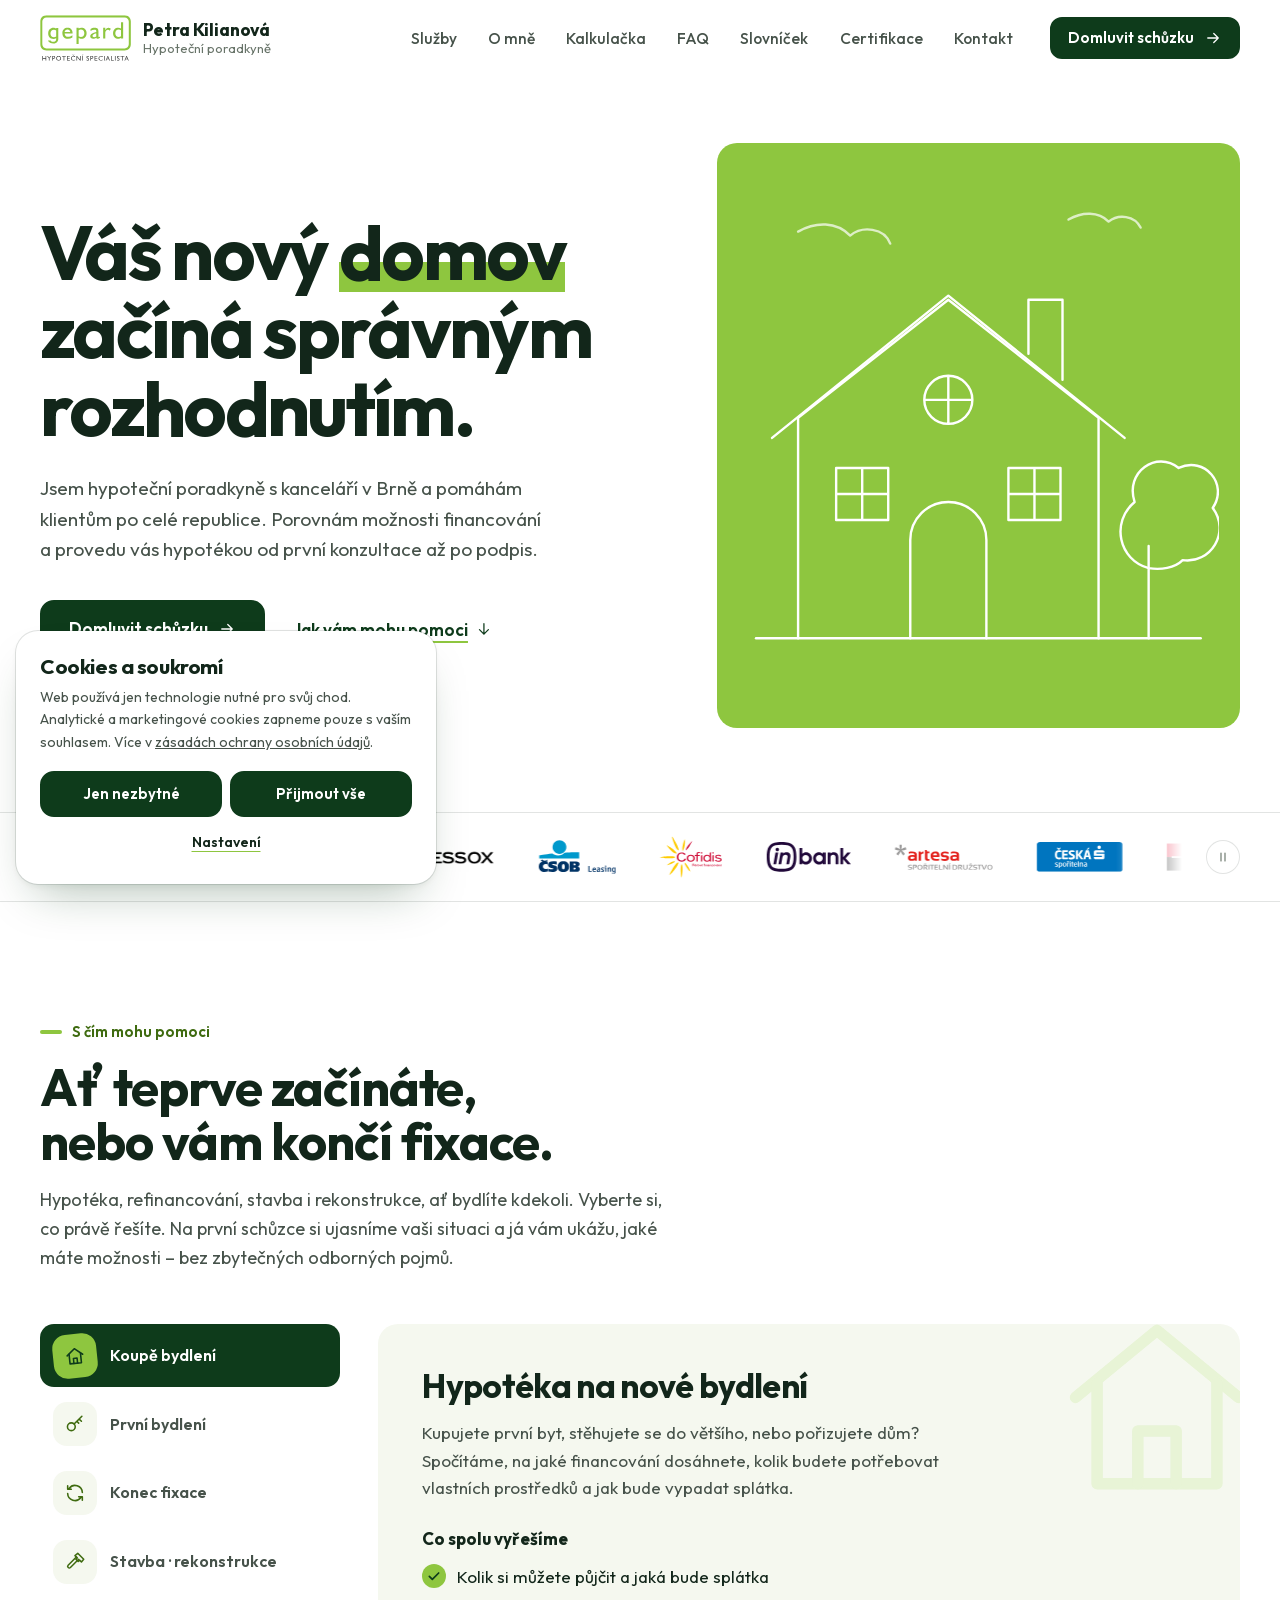
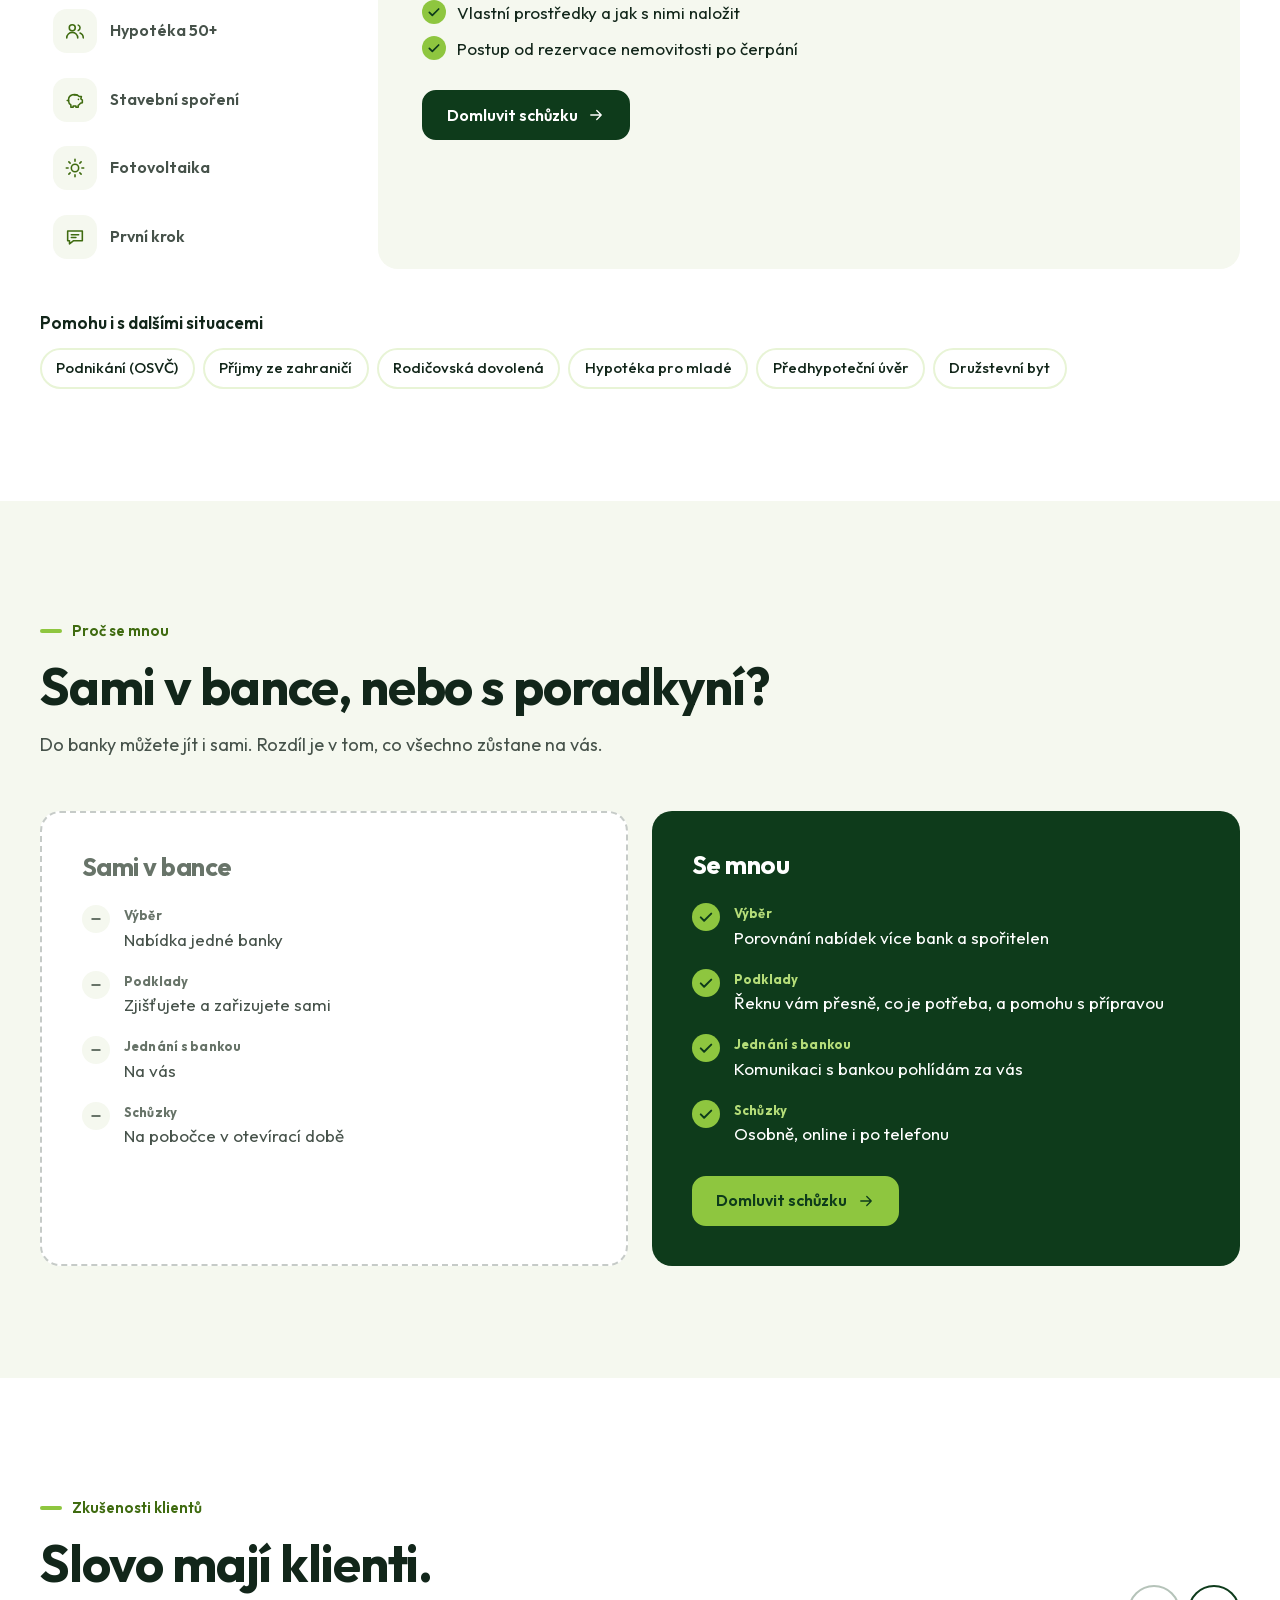
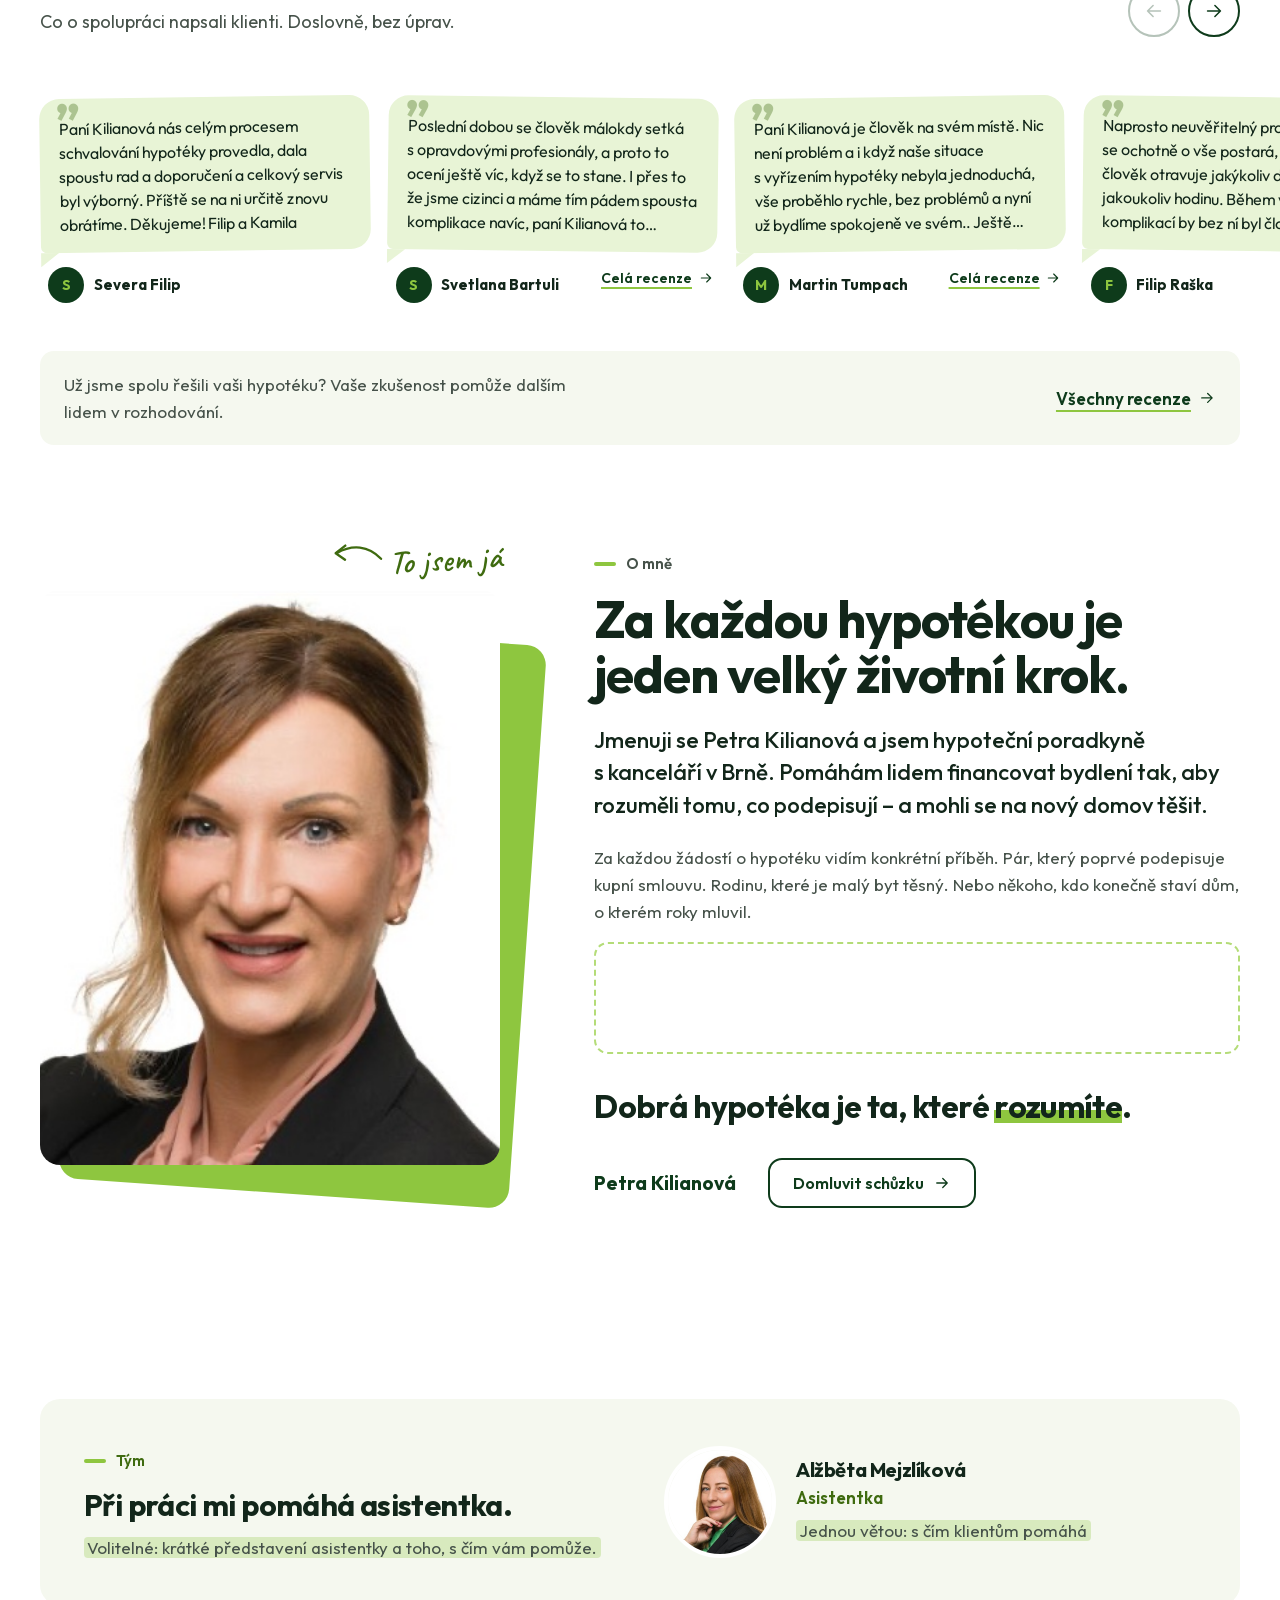
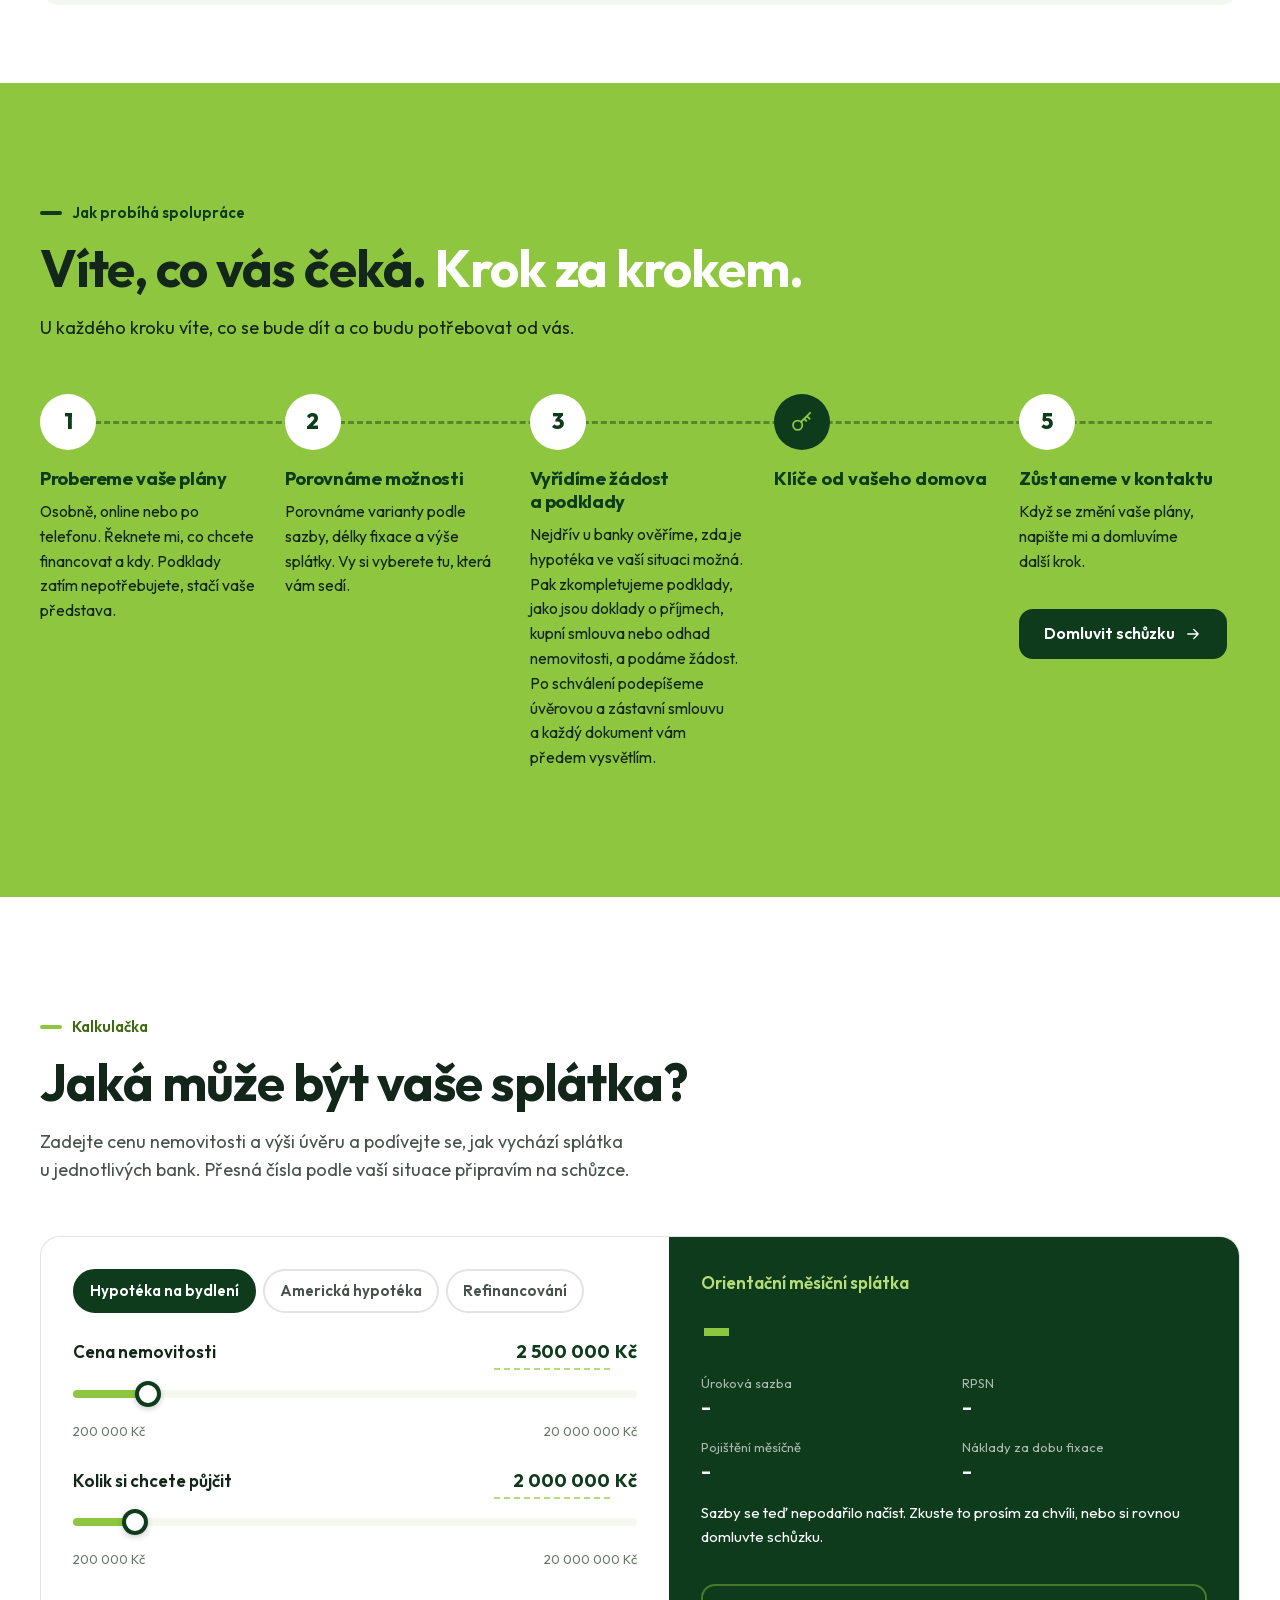
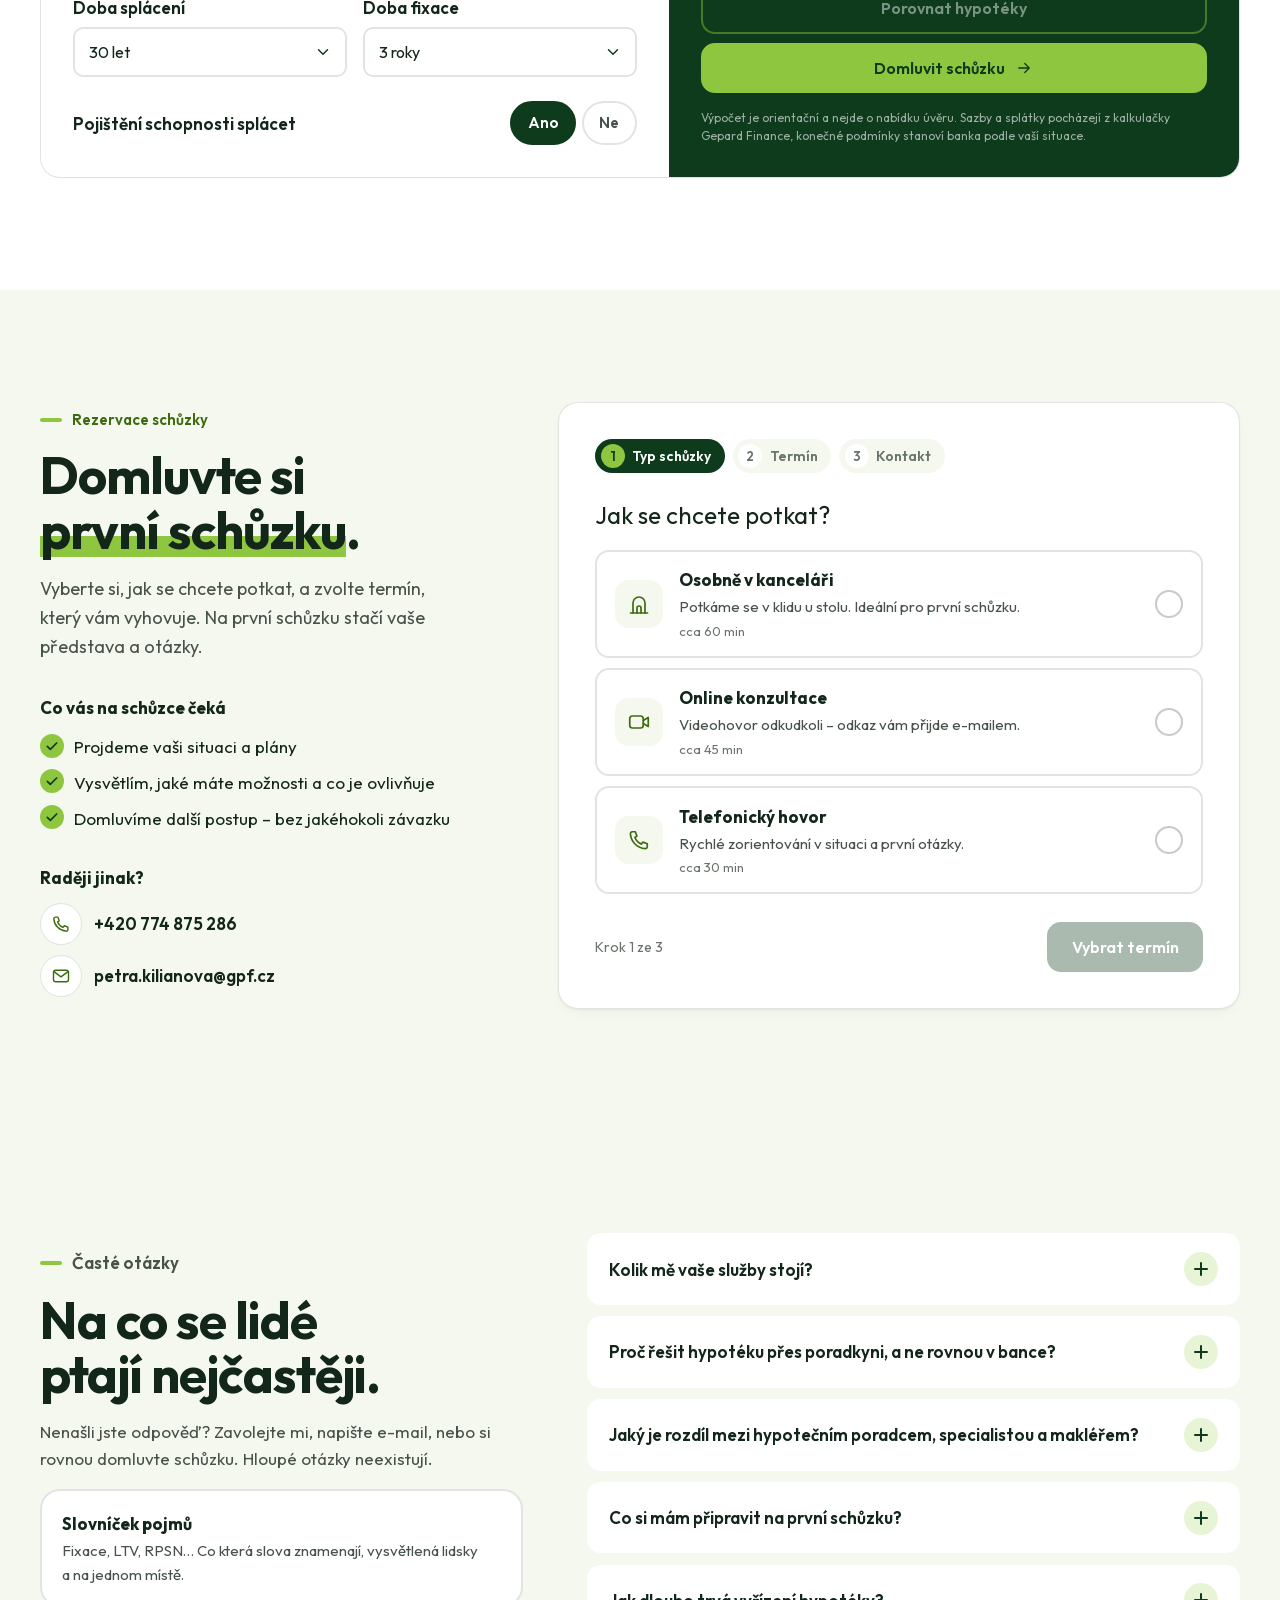
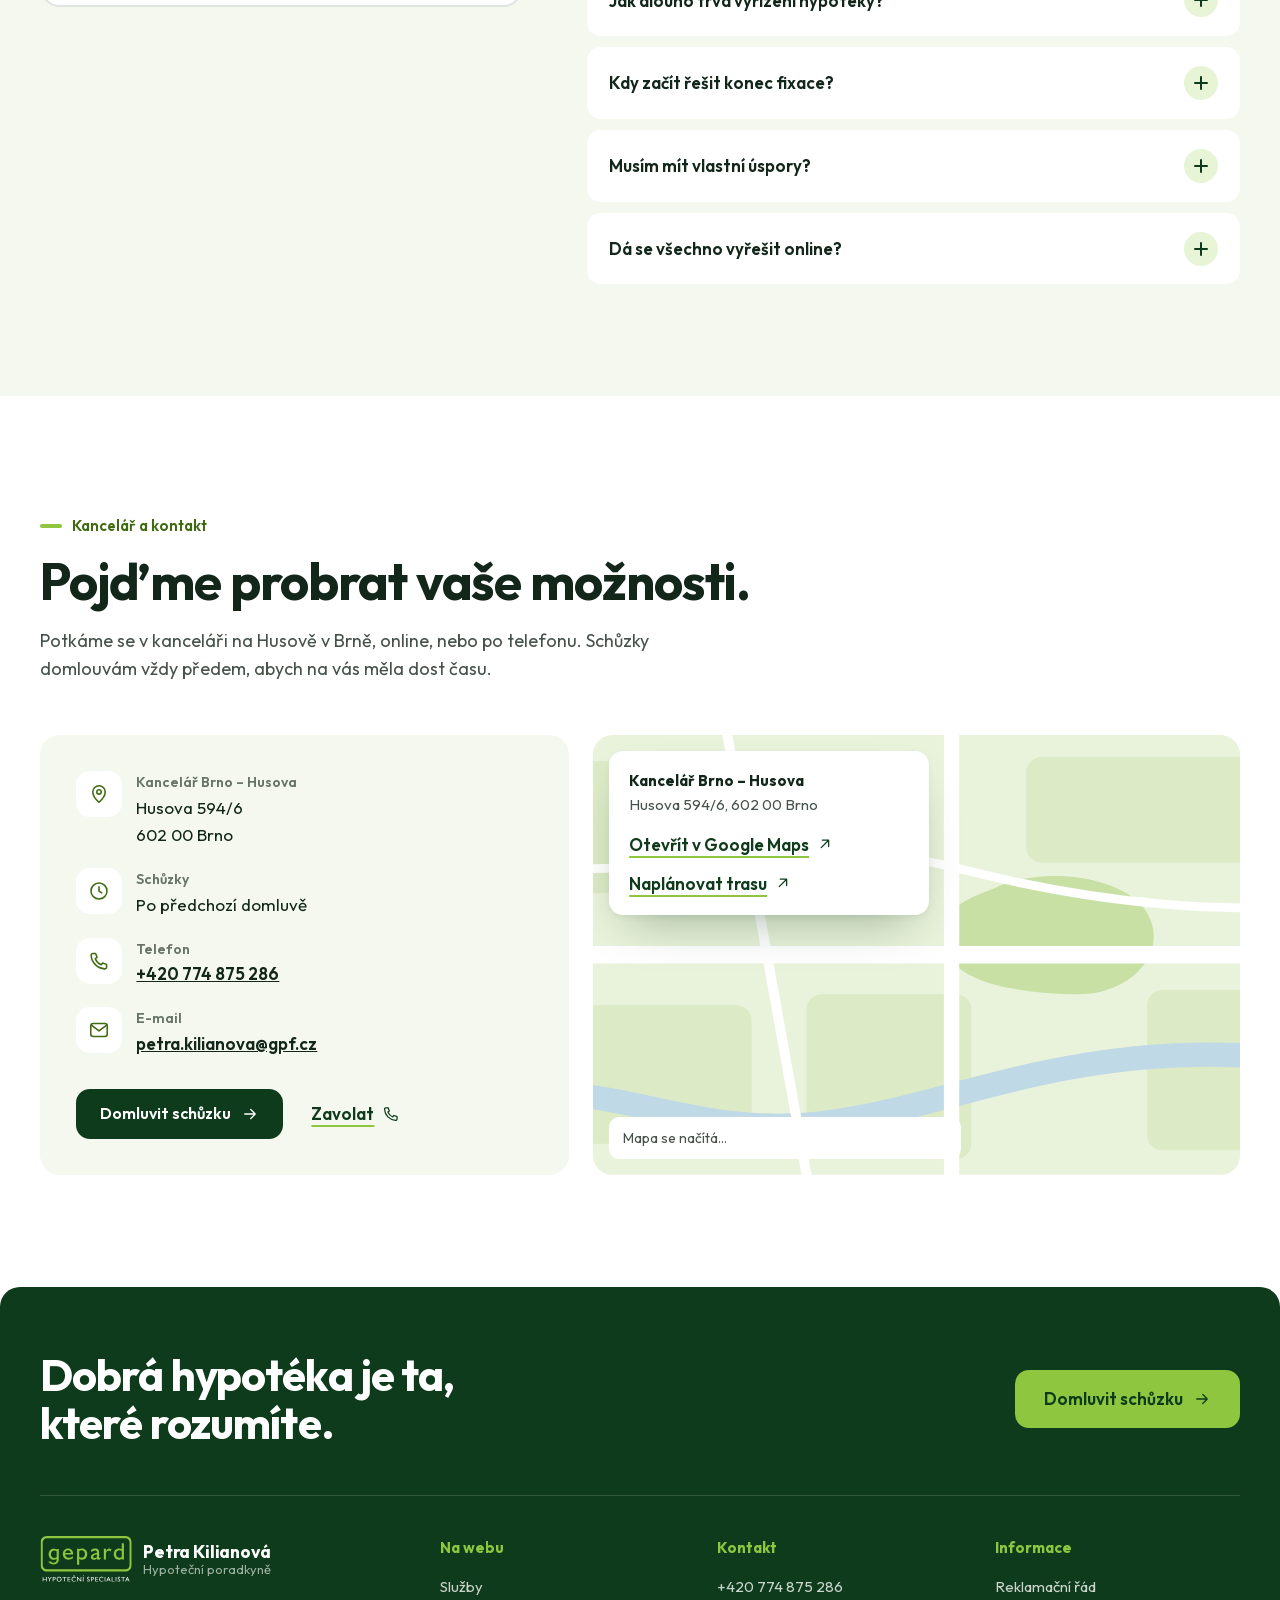
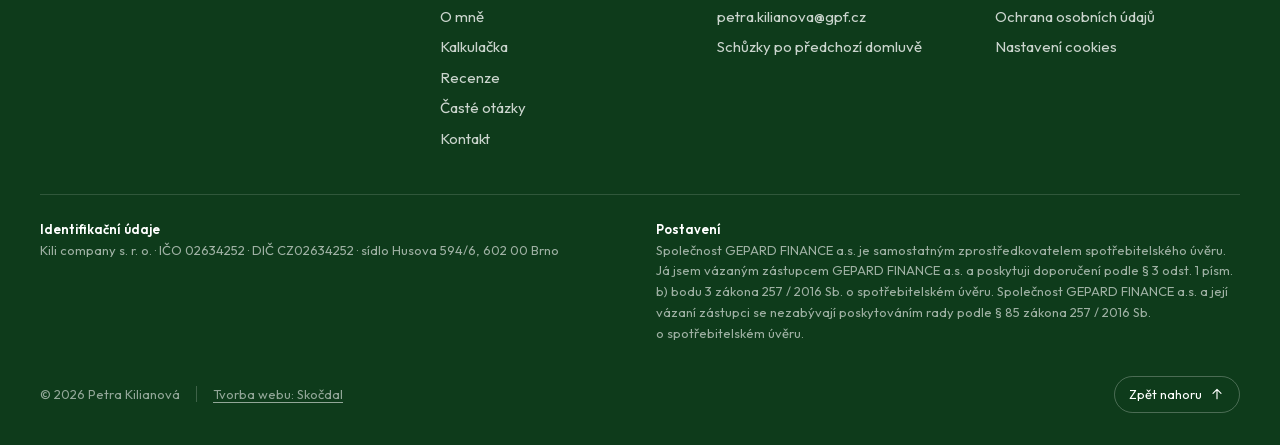
==== index.html @ bd6a0055 "Favicon ze starého webu Co-Authored-By: Claude Opus 5.5 <noreply@anthropic.com>" ====
<!doctype html>
<html lang="cs">
<head>
  <meta charset="utf-8">
  <meta name="viewport" content="width=device-width, initial-scale=1, viewport-fit=cover">
  <!-- seo-head:start -->
  <title>Hypoteční poradkyně Brno – Petra Kilianová | Gepard Finance</title>
  <meta name="description" content="Hypoteční poradkyně s kanceláří v Brně, pomáhám po celé ČR. Porovnám nabídky bank a provedu vás hypotékou i refinancováním. Osobně, online i po telefonu.">
  <link rel="canonical" href="https://petaholec.github.io/petra-kilianova-web/">

  <!-- Sdílení na sociálních sítích -->
  <meta property="og:type" content="website">
  <meta property="og:locale" content="cs_CZ">
  <meta property="og:url" content="https://petaholec.github.io/petra-kilianova-web/">
  <meta property="og:site_name" content="Petra Kilianová">
  <meta property="og:title" content="Hypoteční poradkyně Brno – Petra Kilianová | Gepard Finance">
  <meta property="og:description" content="Hypoteční poradkyně s kanceláří v Brně, pomáhám po celé ČR. Porovnám nabídky bank a provedu vás hypotékou i refinancováním. Osobně, online i po telefonu.">
  <meta name="twitter:card" content="summary">

  <script type="application/ld+json">
{
  "@context": "https://schema.org",
  "@graph": [
    {
      "@type": "FinancialService",
      "@id": "https://petaholec.github.io/petra-kilianova-web/#poradkyne",
      "name": "Petra Kilianová – hypoteční poradkyně",
      "description": "Hypoteční poradkyně s kanceláří v Brně, pomáhám po celé ČR. Porovnám nabídky bank a provedu vás hypotékou i refinancováním. Osobně, online i po telefonu.",
      "url": "https://petaholec.github.io/petra-kilianova-web/",
      "telephone": "+420774875286",
      "email": "petra.kilianova@gpf.cz",
      "brand": {
        "@type": "Brand",
        "name": "Gepard Finance"
      },
      "areaServed": {
        "@type": "Country",
        "name": "Česko"
      },
      "address": {
        "@type": "PostalAddress",
        "streetAddress": "Husova 594/6",
        "postalCode": "602 00",
        "addressLocality": "Brno",
        "addressCountry": "CZ"
      },
      "hasOfferCatalog": {
        "@type": "OfferCatalog",
        "name": "Služby",
        "itemListElement": [
          {
            "@type": "Offer",
            "itemOffered": {
              "@type": "Service",
              "name": "Hypotéka na nové bydlení",
              "description": "Kupujete první byt, stěhujete se do většího, nebo pořizujete dům? Spočítáme, na jaké financování dosáhnete, kolik budete potřebovat vlastních prostředků a jak bude vypadat splátka."
            }
          },
          {
            "@type": "Offer",
            "itemOffered": {
              "@type": "Service",
              "name": "Hypotéka na první bydlení",
              "description": "Chcete být konečně ve svém? Provedu vás celým procesem krok za krokem – od první úvahy přes výběr financování až po podpis a čerpání."
            }
          },
          {
            "@type": "Offer",
            "itemOffered": {
              "@type": "Service",
              "name": "Refinancování hypotéky",
              "description": "Blíží se konec fixace, nebo máte pocit, že vaše hypotéka už neodpovídá vašemu životu? Porovnáme nabídku vaší banky s dalšími možnostmi a společně zvážíme, co dává smysl."
            }
          },
          {
            "@type": "Offer",
            "itemOffered": {
              "@type": "Service",
              "name": "Financování stavby nebo rekonstrukce",
              "description": "Stavíte dům, nebo chcete z bytu udělat domov podle svých představ? Najdeme financování, které počítá s průběžným čerpáním, rozpočtem i tím, že ne všechno půjde přesně podle plánu."
            }
          },
          {
            "@type": "Offer",
            "itemOffered": {
              "@type": "Service",
              "name": "Hypotéka po padesátce",
              "description": "Pořizujete bydlení, rekonstruujete to současné, nebo chcete pomoci dětem? I v pozdějším věku se dá hypotéka řešit. Projdeme, jaké máte možnosti a co banky posuzují."
            }
          },
          {
            "@type": "Offer",
            "itemOffered": {
              "@type": "Service",
              "name": "Stavební spoření",
              "description": "Spořit na bydlení se dá i chytře, ať už na rekonstrukci, nebo jako doplněk financování. Vysvětlím, jak stavební spoření funguje a jestli se vám hodí."
            }
          },
          {
            "@type": "Offer",
            "itemOffered": {
              "@type": "Service",
              "name": "Financování fotovoltaiky",
              "description": "Chcete snížit náklady na energie a postavit si vlastní fotovoltaiku? Pomůžu vám zorientovat se v možnostech, jak ji financovat."
            }
          },
          {
            "@type": "Offer",
            "itemOffered": {
              "@type": "Service",
              "name": "Konzultace možností financování",
              "description": "Ještě nevíte, jestli je hypotéka pro vás, nebo kdy je ten správný čas? Projdeme vaši situaci a odejdete s jasnou představou, jaké máte možnosti a co udělat jako první."
            }
          }
        ]
      }
    },
    {
      "@type": "Person",
      "name": "Petra Kilianová",
      "jobTitle": "Hypoteční poradkyně",
      "worksFor": {
        "@id": "https://petaholec.github.io/petra-kilianova-web/#poradkyne"
      }
    },
    {
      "@type": "FAQPage",
      "mainEntity": [
        {
          "@type": "Question",
          "name": "Kolik mě vaše služby stojí?",
          "acceptedAnswer": {
            "@type": "Answer",
            "text": "Vás nic. Mé služby jsou pro vás zdarma, odměnu mi platí banka."
          }
        },
        {
          "@type": "Question",
          "name": "Proč řešit hypotéku přes poradkyni, a ne rovnou v bance?",
          "acceptedAnswer": {
            "@type": "Answer",
            "text": "Uvidíte víc nabídek najednou a nemusíte obcházet jednotlivé banky. Pomohu vám s podklady, s komunikací s bankou i s tím, abyste rozuměli každé smlouvě. Rozhodnutí je vždy na vás."
          }
        },
        {
          "@type": "Question",
          "name": "Jaký je rozdíl mezi hypotečním poradcem, specialistou a makléřem?",
          "acceptedAnswer": {
            "@type": "Answer",
            "text": "V běžné řeči jde většinou o totéž: o člověka, který vám pomůže porovnat nabídky bank a vyřídit hypotéku. Důležitější než název je, kolik nabídek s vámi projde a jestli rozumíte tomu, co podepisujete."
          }
        },
        {
          "@type": "Question",
          "name": "Co si mám připravit na první schůzku?",
          "acceptedAnswer": {
            "@type": "Answer",
            "text": "Stačí představa o tom, co chcete financovat, a přehled o vašich příjmech a výdajích. Konkrétní doklady řešíme až v dalším kroku – dostanete ode mě přesný seznam."
          }
        },
        {
          "@type": "Question",
          "name": "Jak dlouho trvá vyřízení hypotéky?",
          "acceptedAnswer": {
            "@type": "Answer",
            "text": "Záleží na bance, typu nemovitosti a na tom, jak rychle se podaří připravit podklady. Obvykle počítejte s několika týdny. Odhad pro vaši situaci vám řeknu na první schůzce."
          }
        },
        {
          "@type": "Question",
          "name": "Kdy začít řešit konec fixace?",
          "acceptedAnswer": {
            "@type": "Answer",
            "text": "Ideálně několik měsíců předem. Budete mít čas porovnat nabídku své banky s dalšími možnostmi a v klidu se rozhodnout."
          }
        },
        {
          "@type": "Question",
          "name": "Musím mít vlastní úspory?",
          "acceptedAnswer": {
            "@type": "Answer",
            "text": "Banky obvykle financují jen část hodnoty nemovitosti, zbytek je potřeba pokrýt z vlastních zdrojů. Kolik to bude ve vašem případě a jaké máte možnosti, spočítáme spolu."
          }
        },
        {
          "@type": "Question",
          "name": "Dá se všechno vyřešit online?",
          "acceptedAnswer": {
            "@type": "Answer",
            "text": "Většinu kroků zvládneme online nebo po telefonu. Pokud dáváte přednost osobnímu setkání, potkáme se v kanceláři."
          }
        }
      ]
    }
  ]
}
  </script>
  <!-- seo-head:end -->


  <meta name="theme-color" content="#FFFFFF">

  <link rel="icon" href="assets/img/favicon.ico" sizes="16x16 32x32">
  <link rel="preload" href="assets/fonts/outfit-var-latin.woff2" as="font" type="font/woff2" crossorigin>
  <link rel="stylesheet" href="assets/css/styles.css?v=202611054">

  <script>document.documentElement.classList.add('js');</script>

  <!-- Obsah (texty, kontakty, služby…) – upravujte v tomto souboru -->
  <script defer src="content/site.js?v=202611054"></script>

  <!-- Logika webu -->
  <script defer src="content/blog/posts.js"></script>
  <script defer src="assets/js/core.js?v=202611054"></script>
  <script defer src="assets/js/blog.js?v=202611054"></script>
  <script defer src="assets/js/consent.js?v=202611054"></script>
  <script defer src="assets/js/booking.js?v=202611054"></script>
  <script defer src="assets/js/app.js?v=202611054"></script>
</head>
<body data-page="home">
  <div data-render="header"></div>

  <main id="main" tabindex="-1">
  <!-- seo-main:start -->
  <div class="seo-static">
<h1>Váš nový domov začíná správným rozhodnutím.</h1>
<p>Jsem hypoteční poradkyně s kanceláří v Brně a pomáhám klientům po celé republice. Porovnám možnosti financování a provedu vás hypotékou od první konzultace až po podpis.</p>
<h2>Ať teprve začínáte, nebo vám končí fixace.</h2>
<p>Hypotéka, refinancování, stavba i rekonstrukce, ať bydlíte kdekoli. Vyberte si, co právě řešíte. Na první schůzce si ujasníme vaši situaci a já vám ukážu, jaké máte možnosti – bez zbytečných odborných pojmů.</p>
<h3>Hypotéka na nové bydlení</h3>
<p>Kupujete první byt, stěhujete se do většího, nebo pořizujete dům? Spočítáme, na jaké financování dosáhnete, kolik budete potřebovat vlastních prostředků a jak bude vypadat splátka.</p>
<h3>Hypotéka na první bydlení</h3>
<p>Chcete být konečně ve svém? Provedu vás celým procesem krok za krokem – od první úvahy přes výběr financování až po podpis a čerpání.</p>
<h3>Refinancování hypotéky</h3>
<p>Blíží se konec fixace, nebo máte pocit, že vaše hypotéka už neodpovídá vašemu životu? Porovnáme nabídku vaší banky s dalšími možnostmi a společně zvážíme, co dává smysl.</p>
<h3>Financování stavby nebo rekonstrukce</h3>
<p>Stavíte dům, nebo chcete z bytu udělat domov podle svých představ? Najdeme financování, které počítá s průběžným čerpáním, rozpočtem i tím, že ne všechno půjde přesně podle plánu.</p>
<h3>Hypotéka po padesátce</h3>
<p>Pořizujete bydlení, rekonstruujete to současné, nebo chcete pomoci dětem? I v pozdějším věku se dá hypotéka řešit. Projdeme, jaké máte možnosti a co banky posuzují.</p>
<h3>Stavební spoření</h3>
<p>Spořit na bydlení se dá i chytře, ať už na rekonstrukci, nebo jako doplněk financování. Vysvětlím, jak stavební spoření funguje a jestli se vám hodí.</p>
<h3>Financování fotovoltaiky</h3>
<p>Chcete snížit náklady na energie a postavit si vlastní fotovoltaiku? Pomůžu vám zorientovat se v možnostech, jak ji financovat.</p>
<h3>Konzultace možností financování</h3>
<p>Ještě nevíte, jestli je hypotéka pro vás, nebo kdy je ten správný čas? Projdeme vaši situaci a odejdete s jasnou představou, jaké máte možnosti a co udělat jako první.</p>
<h2>Sami v bance, nebo s poradkyní?</h2>
<p>Do banky můžete jít i sami. Rozdíl je v tom, co všechno zůstane na vás.</p>
<h2>Za každou hypotékou je jeden velký životní krok.</h2>
<p>Jmenuji se Petra Kilianová a jsem hypoteční poradkyně s kanceláří v Brně. Pomáhám lidem financovat bydlení tak, aby rozuměli tomu, co podepisují – a mohli se na nový domov těšit.</p>
<p>Za každou žádostí o hypotéku vidím konkrétní příběh. Pár, který poprvé podepisuje kupní smlouvu. Rodinu, které je malý byt těsný. Nebo někoho, kdo konečně staví dům, o kterém roky mluvil.</p>
<h2>Víte, co vás čeká. Krok za krokem.</h2>
<ol><li>Probereme vaše plány</li><li>Porovnáme možnosti</li><li>Vyřídíme žádost a podklady</li><li>Zůstaneme v kontaktu</li></ol>
<h2>Na co se lidé ptají nejčastěji.</h2>
<h3>Kolik mě vaše služby stojí?</h3>
<p>Vás nic. Mé služby jsou pro vás zdarma, odměnu mi platí banka.</p>
<h3>Proč řešit hypotéku přes poradkyni, a ne rovnou v bance?</h3>
<p>Uvidíte víc nabídek najednou a nemusíte obcházet jednotlivé banky. Pomohu vám s podklady, s komunikací s bankou i s tím, abyste rozuměli každé smlouvě. Rozhodnutí je vždy na vás.</p>
<h3>Jaký je rozdíl mezi hypotečním poradcem, specialistou a makléřem?</h3>
<p>V běžné řeči jde většinou o totéž: o člověka, který vám pomůže porovnat nabídky bank a vyřídit hypotéku. Důležitější než název je, kolik nabídek s vámi projde a jestli rozumíte tomu, co podepisujete.</p>
<h3>Co si mám připravit na první schůzku?</h3>
<p>Stačí představa o tom, co chcete financovat, a přehled o vašich příjmech a výdajích. Konkrétní doklady řešíme až v dalším kroku – dostanete ode mě přesný seznam.</p>
<h3>Jak dlouho trvá vyřízení hypotéky?</h3>
<p>Záleží na bance, typu nemovitosti a na tom, jak rychle se podaří připravit podklady. Obvykle počítejte s několika týdny. Odhad pro vaši situaci vám řeknu na první schůzce.</p>
<h3>Kdy začít řešit konec fixace?</h3>
<p>Ideálně několik měsíců předem. Budete mít čas porovnat nabídku své banky s dalšími možnostmi a v klidu se rozhodnout.</p>
<h3>Musím mít vlastní úspory?</h3>
<p>Banky obvykle financují jen část hodnoty nemovitosti, zbytek je potřeba pokrýt z vlastních zdrojů. Kolik to bude ve vašem případě a jaké máte možnosti, spočítáme spolu.</p>
<h3>Dá se všechno vyřešit online?</h3>
<p>Většinu kroků zvládneme online nebo po telefonu. Pokud dáváte přednost osobnímu setkání, potkáme se v kanceláři.</p>
<h2>Pojďme probrat vaše možnosti.</h2>
<p>Kancelář Brno – Husova, Husova 594/6, 602 00 Brno. Telefon: <a href="tel:+420774875286">+420 774 875 286</a>, e-mail: <a href="mailto:petra.kilianova@gpf.cz">petra.kilianova@gpf.cz</a>.</p>
<p><a href="recenze.html">Recenze klientů</a> · <a href="slovnicek.html">Slovníček hypotečních pojmů</a></p>
</div>
  <!-- seo-main:end -->
    <noscript>
      <p class="noscript">Pro zobrazení webu prosím povolte JavaScript.</p>
    </noscript>
  </main>

  <div data-render="footer"></div>
</body>
</html>
---- assets/css/styles.css ----
/* ==========================================================================
   Petra Kilianová · hypoteční poradkyně – styly webu
   --------------------------------------------------------------------------
   Živý, osobní vzhled v barvách Gepard Finance: limetková zelená, tmavě
   zelená, bílá kresba domu, ručně psané poznámky a barevná loga partnerů.

   1. Písma          6. Úvod a partneři   11. Rezervace
   2. Proměnné       7. Služby            12. Instagram, reference, otázky
   3. Základ         8. Proč se mnou      13. Kontakt a patička
   4. Komponenty     9. O mně, tým        14. Menu, cookies, upozornění
   5. Hlavička      10. Cesta, kalkulačka 15. Blog, slovníček, právní stránky
   ========================================================================== */

/* ---------- 1. Písma (hostovaná lokálně, licence OFL) ---------- */
@font-face {
  font-family: "Outfit"; font-style: normal; font-weight: 100 900; font-display: swap;
  src: url("../fonts/outfit-var-latin.woff2") format("woff2");
  unicode-range: U+0000-00FF, U+0131, U+0152-0153, U+02BB-02BC, U+02C6, U+02DA, U+02DC, U+0304, U+0308, U+0329, U+2000-206F, U+20AC, U+2122, U+2191, U+2193, U+2212, U+2215, U+FEFF, U+FFFD;
}
@font-face {
  font-family: "Outfit"; font-style: normal; font-weight: 100 900; font-display: swap;
  src: url("../fonts/outfit-var-latin-ext.woff2") format("woff2");
  unicode-range: U+0100-02BA, U+02BD-02C5, U+02C7-02CC, U+02CE-02D7, U+02DD-02FF, U+0304, U+0308, U+0329, U+1D00-1DBF, U+1E00-1E9F, U+1EF2-1EFF, U+2020, U+20A0-20AB, U+20AD-20C4, U+2113, U+2C60-2C7F, U+A720-A7FF;
}
@font-face {
  font-family: "Caveat"; font-style: normal; font-weight: 400 700; font-display: swap;
  src: url("../fonts/caveat-var-latin.woff2") format("woff2");
  unicode-range: U+0000-00FF, U+0131, U+0152-0153, U+02BB-02BC, U+02C6, U+02DA, U+02DC, U+0304, U+0308, U+0329, U+2000-206F, U+20AC, U+2122, U+2191, U+2193, U+2212, U+2215, U+FEFF, U+FFFD;
}
@font-face {
  font-family: "Caveat"; font-style: normal; font-weight: 400 700; font-display: swap;
  src: url("../fonts/caveat-var-latin-ext.woff2") format("woff2");
  unicode-range: U+0100-02BA, U+02BD-02C5, U+02C7-02CC, U+02CE-02D7, U+02DD-02FF, U+0304, U+0308, U+0329, U+1D00-1DBF, U+1E00-1E9F, U+1EF2-1EFF, U+2020, U+20A0-20AB, U+20AD-20C4, U+2113, U+2C60-2C7F, U+A720-A7FF;
}

/* ---------- 2. Proměnné ---------- */
:root {
  --white: #FFFFFF;
  --cream: #F5F8EF;          /* jemně zelenkavé sekce */
  --lime: #8EC63F;           /* Gepard Finance */
  --lime-2: #B4DC78;
  --lime-soft: #E8F4D6;
  --lime-deep: #3F6B10;      /* zelená pro text (kontrast AA) */
  --forest: #0E3B1B;         /* tmavě zelená */
  --forest-2: #17552A;
  --ink: #12261A;
  --ink-soft: #46524A;
  --ink-muted: #687469;
  --peach: #FFF0D9;          /* doplňkové barvy (reference) */
  --sky: #E2EFF5;
  --line: rgba(18, 38, 26, .12);
  --line-strong: rgba(18, 38, 26, .24);
  --error: #B03A2E;

  /* aliasy pro správu webu (admin.css) */
  --paper: var(--white);
  --paper-2: var(--white);
  --sand: var(--cream);
  --copper: var(--lime);
  --copper-ink: var(--lime-deep);

  --font-display: "Outfit", ui-sans-serif, system-ui, -apple-system, "Segoe UI", Roboto, sans-serif;
  --font-sans: "Outfit", ui-sans-serif, system-ui, -apple-system, "Segoe UI", Roboto, sans-serif;
  --font-hand: "Caveat", "Comic Sans MS", cursive;

  --container: 1240px;
  --gutter: clamp(1rem, 4vw, 2.5rem);
  --section-y: clamp(4.5rem, 3rem + 5vw, 8rem);
  --header-h: 76px;
  --r-lg: 20px;
  --r: 14px;
  --r-sm: 10px;
  --shadow-1: 0 1px 2px rgba(14, 59, 27, .06), 0 8px 24px -12px rgba(14, 59, 27, .18);
  --shadow-2: 0 2px 6px rgba(14, 59, 27, .06), 0 24px 48px -20px rgba(14, 59, 27, .35);
  --ease: cubic-bezier(.2, .8, .2, 1);
}

/* ---------- 3. Základ ---------- */
*, *::before, *::after { box-sizing: border-box; }
html { -webkit-text-size-adjust: 100%; text-size-adjust: 100%; scroll-behavior: smooth; scroll-padding-top: calc(var(--header-h) + 16px); }
html:has(dialog[open]) { overflow: hidden; }
body {
  margin: 0; background: var(--white); color: var(--ink);
  font-family: var(--font-sans); font-size: 1.0625rem; line-height: 1.6;
  -webkit-font-smoothing: antialiased; -moz-osx-font-smoothing: grayscale;
}
body.has-mobile-cta { padding-bottom: 80px; }
main { display: block; overflow-x: clip; }
main:focus { outline: none; }
img, svg, video { display: block; max-width: 100%; }
button, input, select, textarea { font: inherit; color: inherit; }
a { color: inherit; }
p { margin: 0 0 1em; text-wrap: pretty; }
h1, h2, h3, h4 { margin: 0; font-family: var(--font-display); font-weight: 700; line-height: 1.1; letter-spacing: -.02em; text-wrap: balance; }
::selection { background: var(--lime); color: var(--forest); }
:focus-visible { outline: 3px solid var(--lime); outline-offset: 3px; }

.container { width: min(100% - 2 * var(--gutter), var(--container)); margin-inline: auto; }
.section { position: relative; padding-block: var(--section-y); }
.section--slim { padding-block: calc(var(--section-y) * .7); }
.section--soft { background: var(--cream); }
.section--lime { background: var(--lime); }

.visually-hidden { position: absolute !important; width: 1px; height: 1px; padding: 0; margin: -1px; overflow: hidden; clip: rect(0 0 0 0); white-space: nowrap; border: 0; }
.skip-link { position: fixed; left: 1rem; top: -100px; z-index: 200; padding: .75rem 1.1rem; border-radius: var(--r-sm); background: var(--forest); color: #fff; font-weight: 600; text-decoration: none; }
.skip-link:focus { top: 1rem; }
.noscript { padding: 8rem 1.5rem; text-align: center; }
.js .seo-static { display: none; }
.seo-static { max-width: 46rem; margin-inline: auto; padding: 2rem 1rem; }
.muted { color: var(--ink-muted); }
.hp-field { position: absolute; left: -9999px; width: 1px; height: 1px; overflow: hidden; }

/* ---------- 4. Komponenty ---------- */
.i { width: 1.25em; height: 1.25em; flex: none; fill: none; stroke: currentColor; stroke-width: 1.7; stroke-linecap: round; stroke-linejoin: round; }

.kicker, .eyebrow { display: inline-flex; align-items: center; gap: .6rem; margin: 0 0 1rem; font-size: .9375rem; font-weight: 600; color: var(--lime-deep); }
.kicker::before, .eyebrow::before { content: ""; width: 22px; height: 4px; border-radius: 4px; background: var(--lime); }
.eyebrow__line, .eyebrow__idx { display: none; }
.section--lime .kicker { color: var(--forest); }
.section--lime .kicker::before { background: var(--forest); }

.sec-head { position: relative; max-width: 50rem; margin-bottom: clamp(2.25rem, 4vw, 3.5rem); }
.sec-head__intro { margin: 1.1rem 0 0; max-width: 40rem; font-size: 1.125rem; color: var(--ink-soft); }
.section--lime .sec-head__intro { color: var(--ink); }
.section-head--split { display: flex; flex-wrap: wrap; justify-content: space-between; align-items: flex-end; gap: 1rem 3rem; margin-bottom: 2.5rem; }
.section-head__intro { max-width: 30rem; color: var(--ink-soft); }

.h2 { font-size: clamp(2rem, 1.3rem + 2.4vw, 3.3rem); line-height: 1.06; }
.h3 { font-size: clamp(1.5rem, 1.25rem + .8vw, 2rem); }
.h2 em, .h3 em, .card-title em, .picker__title em { font-style: normal; }
/* jediné zvýraznění: úvod, citát a rezervace */
.hero__title em, .about__quote em, #booking-title em { font-style: normal; background: linear-gradient(transparent 60%, var(--lime) 60%, var(--lime) 92%, transparent 92%); box-decoration-break: clone; -webkit-box-decoration-break: clone; }
.section--lime .h2 em { color: var(--white); }

/* Ručně psaná poznámka */
.hand { display: inline-flex; align-items: flex-end; gap: .25rem; margin: 0; font-family: var(--font-hand); font-size: clamp(1.7rem, 1.4rem + .8vw, 2.2rem); font-weight: 600; line-height: 1; color: var(--lime-deep); transform: rotate(-3deg); }
.hand__arrow { width: 56px; height: 44px; fill: none; stroke: currentColor; stroke-width: 2.4; stroke-linecap: round; stroke-linejoin: round; }
.hand--left { flex-direction: row-reverse; }

/* Tlačítka */
.btn {
  display: inline-flex; align-items: center; justify-content: center; gap: .6rem;
  min-height: 50px; padding: .7rem 1.4rem; border: 2px solid var(--forest); border-radius: 14px;
  background: var(--forest); color: #fff; font-size: 1rem; font-weight: 600; line-height: 1.2;
  text-align: center; text-decoration: none; cursor: pointer;
  transition: background-color .2s, border-color .2s, color .2s, transform .2s var(--ease), box-shadow .2s;
}
.btn:hover { background: var(--lime); border-color: var(--lime); color: var(--forest); transform: translateY(-2px); box-shadow: 0 10px 20px -10px rgba(63, 107, 16, .6); }
.btn:active { transform: none; }
.btn__arrow { width: 18px; height: 18px; transition: transform .2s var(--ease); }
.btn:hover .btn__arrow { transform: translateX(3px); }
.btn--lime { background: var(--lime); border-color: var(--lime); color: var(--forest); }
.btn--lime:hover { background: #fff; border-color: #fff; }
.btn--outline, .btn--ghost { background: transparent; color: var(--forest); }
.btn--outline:hover, .btn--ghost:hover { background: var(--forest); border-color: var(--forest); color: #fff; }
.btn--light { background: #fff; border-color: #fff; color: var(--forest); }
.btn--danger { background: var(--error); border-color: var(--error); }
.btn--lg { min-height: 58px; padding: .9rem 1.7rem; font-size: 1.0625rem; }
.btn--sm { min-height: 42px; padding: .45rem 1rem; font-size: .9375rem; border-radius: 12px; }
.btn--block { width: 100%; }
.btn[disabled] { opacity: .35; cursor: not-allowed; transform: none; box-shadow: none; }
.btn[disabled]:hover { background: var(--forest); border-color: var(--forest); color: #fff; }
.btn.is-loading { opacity: .65; cursor: progress; }
.btn__icon { display: none; }

.link-arrow { display: inline-flex; align-items: center; gap: .45rem; font-weight: 600; color: var(--forest); text-decoration: underline; text-decoration-color: var(--lime); text-decoration-thickness: 2px; text-underline-offset: .3em; cursor: pointer; }
.link-arrow__icon { display: inline-flex; transition: transform .2s var(--ease); }
.link-arrow__icon .i { width: 1.05em; height: 1.05em; }
.link-arrow:hover .link-arrow__icon { transform: translateX(3px); }
.link-arrow--back { margin-bottom: 2rem; }
.link-arrow--back:hover .link-arrow__icon { transform: translateX(-3px); }

/* Zaškrtnutý seznam */
.ticks { display: grid; gap: .55rem; margin: 0 0 1.75rem; padding: 0; list-style: none; }
.ticks li { display: flex; gap: .65rem; align-items: flex-start; }
.ticks .i { width: 24px; height: 24px; padding: 4px; margin-top: .05rem; border-radius: 50%; background: var(--lime); color: var(--forest); stroke-width: 2.6; }

/* Zástupné údaje k doplnění */
.ph { background: rgba(142, 198, 63, .28); box-decoration-break: clone; -webkit-box-decoration-break: clone; padding: 0 .2em; border-radius: 4px; }
.ph-block { display: flex; gap: .75rem; margin: 0 0 1.25rem; padding: 1rem 1.15rem; border: 2px dashed var(--lime-2); border-radius: var(--r); color: var(--ink-soft); font-size: .9375rem; }
.ph-block p { margin: 0; }
.ph-block .i { margin-top: .15rem; color: var(--lime-deep); }
.proto-note { display: none; }
.show-notes .proto-note { display: flex; gap: .6rem; margin: 1rem 0; padding: .8rem 1rem; border-radius: var(--r-sm); background: var(--peach); font-size: .875rem; }

/* Fotografie a zástupná plocha */
.media { position: relative; margin: 0; aspect-ratio: var(--ratio, 4 / 5); overflow: hidden; border-radius: var(--r-lg); background: var(--cream); }
.media img { width: 100%; height: 100%; object-fit: cover; }
.media--ph { display: grid; place-items: center; padding: 1rem; background: repeating-linear-gradient(135deg, transparent 0 12px, rgba(142, 198, 63, .14) 12px 14px), var(--cream); }
.media__marks { display: none; }
.media__label { display: grid; justify-items: center; gap: .3rem; max-width: 15rem; text-align: center; font-size: .8125rem; line-height: 1.4; color: var(--ink-muted); }
.media__label .i { width: 26px; height: 26px; color: var(--lime-deep); }
.media__label strong { font-size: .9375rem; font-weight: 600; color: var(--ink-soft); }

/* Formuláře */
.field { display: grid; align-content: start; gap: .4rem; }
.field--full { grid-column: 1 / -1; }
.field__label { font-size: .9375rem; font-weight: 600; }
.req { margin-left: .15rem; color: var(--error); }
.opt { font-weight: 400; color: var(--ink-muted); }
.field__input { width: 100%; min-height: 50px; padding: .6rem .9rem; border: 2px solid var(--line); border-radius: var(--r-sm); background: #fff; font-size: 1rem; line-height: 1.4; transition: border-color .15s, box-shadow .15s; }
.field__input:hover { border-color: var(--line-strong); }
.field__input:focus { outline: none; border-color: var(--lime-deep); box-shadow: 0 0 0 4px rgba(142, 198, 63, .3); }
.field__input[aria-invalid="true"] { border-color: var(--error); }
textarea.field__input { resize: vertical; min-height: 100px; }
select.field__input { appearance: none; -webkit-appearance: none; padding-right: 2.5rem; cursor: pointer; background: #fff url("data:image/svg+xml,%3Csvg xmlns='http://www.w3.org/2000/svg' viewBox='0 0 24 24' fill='none' stroke='%230E3B1B' stroke-width='2' stroke-linecap='round'%3E%3Cpath d='m6 9 6 6 6-6'/%3E%3C/svg%3E") no-repeat right .8rem center / 18px; }
.field__input::placeholder { color: #8e978f; }
.field__error { display: flex; gap: .35rem; align-items: flex-start; margin: 0; font-size: .8125rem; color: var(--error); }
.field__error:empty { display: none; }
.field__error .i { width: 15px; height: 15px; margin-top: .15rem; }
.check { display: flex; gap: .6rem; align-items: flex-start; font-size: .875rem; line-height: 1.5; color: var(--ink-soft); cursor: pointer; }
.check input { flex: none; width: 20px; height: 20px; margin: .05rem 0 0; accent-color: var(--forest); }
.form-grid { display: grid; grid-template-columns: 1fr 1fr; gap: 1rem; }
.form-privacy { margin: 1rem 0 0; font-size: .8125rem; color: var(--ink-muted); }
fieldset { margin: 0; padding: 0; border: 0; min-width: 0; }
legend { padding: 0; }

.switch { position: relative; display: inline-flex; align-items: center; gap: .7rem; font-size: .9375rem; cursor: pointer; }
.switch input { position: absolute; inset: 0; width: 100%; height: 100%; margin: 0; opacity: 0; cursor: pointer; }
.switch__track { position: relative; flex: none; width: 44px; height: 26px; border-radius: 13px; background: var(--line-strong); transition: background-color .2s; }
.switch__track::after { content: ""; position: absolute; top: 3px; left: 3px; width: 20px; height: 20px; border-radius: 50%; background: #fff; box-shadow: 0 1px 3px rgba(0, 0, 0, .2); transition: transform .2s var(--ease); }
.switch input:checked + .switch__track { background: var(--lime-deep); }
.switch input:checked + .switch__track::after { transform: translateX(18px); }
.switch input:disabled + .switch__track { background: var(--lime-2); }
.switch input:focus-visible + .switch__track { outline: 3px solid var(--lime); outline-offset: 2px; }

.card-title { margin-bottom: 1.25rem; font-size: 1.4rem; }
.card-title .i { display: inline-block; margin-right: .45rem; vertical-align: -.2em; color: var(--lime-deep); }
.done-check { width: 64px; height: 64px; margin: 0 auto 1rem; fill: none; stroke: var(--lime-deep); stroke-width: 3; stroke-linecap: round; stroke-linejoin: round; }
.done-check circle, .done-check path { stroke-dasharray: 1; stroke-dashoffset: 1; animation: draw .7s var(--ease) forwards; }
.done-check path { animation-delay: .35s; }

/* ---------- 5. Hlavička ---------- */
.site-header { position: sticky; top: 0; z-index: 50; background: #fff; transition: box-shadow .2s; }
.site-header.is-scrolled { box-shadow: 0 1px 0 var(--line), 0 10px 30px -20px rgba(14, 59, 27, .35); }
.header__inner { display: flex; align-items: center; gap: 1.5rem; min-height: var(--header-h); }
.logo { display: inline-flex; align-items: center; gap: .7rem; text-decoration: none; }
.logo__gepard { flex: none; width: auto; height: 46px; }
.logo__text { display: flex; flex-direction: column; line-height: 1.15; }
.logo__name { font-size: 1.1rem; font-weight: 700; letter-spacing: -.01em; }
.logo__role { font-size: .8125rem; color: var(--ink-muted); }
.nav { margin-left: auto; }
.nav__list { display: flex; gap: .25rem; margin: 0; padding: 0; list-style: none; }
.nav__link { display: block; padding: .5rem .85rem; border-radius: 999px; font-size: .96875rem; font-weight: 500; color: var(--ink-soft); text-decoration: none; transition: background-color .15s, color .15s; }
.nav__link:hover { background: var(--cream); color: var(--ink); }
.nav__link.is-active { background: var(--lime-soft); color: var(--forest); }
.menu-toggle { display: none; align-items: center; gap: .55rem; min-height: 44px; padding: .4rem 1rem; border: 2px solid var(--forest); border-radius: 12px; background: none; font-weight: 600; cursor: pointer; }
.menu-toggle__lines { display: grid; gap: 5px; width: 18px; }
.menu-toggle__lines span { height: 2px; border-radius: 2px; background: currentColor; }
.menu-toggle__lines span:last-child { width: 65%; }

/* ---------- 6. Úvod a partneři ---------- */
.hero { padding-block: clamp(2rem, 1rem + 4vw, 4.5rem) clamp(3rem, 2rem + 4vw, 5.5rem); }
.hero__grid { display: grid; grid-template-columns: minmax(0, 1.08fr) minmax(0, .92fr); gap: clamp(2rem, 5vw, 4.5rem); align-items: center; }
.hero__kicker { margin-bottom: 1.25rem; font-size: 1rem; font-weight: 500; color: var(--ink-muted); }
.hero__title { font-size: clamp(2.6rem, 1.3rem + 4.3vw, 4.9rem); line-height: 1.03; letter-spacing: -.035em; }
.hero__text { max-width: 33rem; margin: 1.6rem 0 2.25rem; font-size: 1.1875rem; color: var(--ink-soft); }
.hero__actions { display: flex; flex-wrap: wrap; align-items: center; gap: 1rem 1.75rem; }


.hero__visual { position: relative; }
.hero__panel { position: relative; display: flex; align-items: flex-end; justify-content: center; aspect-ratio: 5 / 5.6; overflow: hidden; border-radius: var(--r-lg); background: var(--lime); }
.house-art { position: absolute; inset: 4% 4% 0; width: 92%; height: 96%; }

.partners { padding: 1.25rem 0; border-block: 1px solid var(--line); background: #fff; }
.partners__inner { display: grid; grid-template-columns: auto minmax(0, 1fr) auto; gap: .75rem 1.5rem; align-items: center; }
.partners__title { max-width: 11rem; margin: 0; font-size: .9375rem; font-weight: 600; line-height: 1.35; color: var(--ink-soft); }
.partners__marquee { overflow: hidden; -webkit-mask-image: linear-gradient(90deg, transparent, #000 7%, #000 93%, transparent); mask-image: linear-gradient(90deg, transparent, #000 7%, #000 93%, transparent); cursor: grab; touch-action: pan-y; user-select: none; -webkit-user-select: none; }
.partners__marquee.is-drag { cursor: grabbing; }
.partners__track { display: flex; width: max-content; will-change: transform; }
.partners__list { display: flex; flex: none; align-items: center; gap: 2.75rem; margin: 0; padding: 0 2.75rem 0 0; list-style: none; }
.partners__item { display: grid; flex: none; place-items: center; min-height: 48px; }
.partners__item img { pointer-events: none; display: block; width: auto; height: 30px; max-width: 138px; object-fit: contain; }
.partners__item--text { font-size: .875rem; font-weight: 600; white-space: nowrap; color: var(--ink-soft); }
.partners__note { grid-column: 1 / -1; margin: 0; font-size: .875rem; }
.partners__pause { display: grid; place-items: center; width: 34px; height: 34px; padding: 0; border: 1px solid var(--line); border-radius: 50%; background: #fff; color: var(--ink-muted); cursor: pointer; transition: color .15s, border-color .15s; }
.partners__pause:hover { border-color: var(--forest); color: var(--forest); }
.partners__pause .i { width: 16px; height: 16px; }
.partners__pause-on { display: none; }
.is-paused .partners__pause-off { display: none; }
.is-paused .partners__pause-on { display: block; }

/* ---------- 7. Služby ---------- */
.picker { display: grid; grid-template-columns: minmax(0, 300px) minmax(0, 1fr); gap: clamp(1.25rem, 3vw, 2.5rem); align-items: start; }
.picker__tabs { display: grid; gap: .35rem; }
.picker__tab { display: flex; align-items: center; gap: .85rem; width: 100%; padding: .6rem .8rem; border: 0; border-radius: var(--r); background: transparent; font-size: 1rem; font-weight: 600; text-align: left; color: var(--ink-soft); cursor: pointer; transition: background-color .2s, color .2s; }
.picker__tab:hover { background: var(--cream); color: var(--ink); }
.picker__icon { display: grid; place-items: center; width: 44px; height: 44px; flex: none; border-radius: 14px; background: var(--cream); color: var(--lime-deep); transition: background-color .2s, color .2s, transform .2s var(--ease); }
.picker__icon .i { width: 22px; height: 22px; }
.picker__tab[aria-selected="true"] { background: var(--forest); color: #fff; }
.picker__tab[aria-selected="true"] .picker__icon { background: var(--lime); color: var(--forest); transform: rotate(-6deg); }
.picker__panel { position: relative; overflow: hidden; min-height: 100%; padding: clamp(1.5rem, 4vw, 2.75rem); border-radius: var(--r-lg); background: var(--cream); }
.picker__panel:not([hidden]) { animation: panelIn .4s var(--ease); }
.picker__panel:focus-visible { outline-offset: -3px; }
.picker__big-icon { position: absolute; right: -2rem; top: -2rem; color: var(--lime-soft); }
.picker__big-icon .i { width: 230px; height: 230px; stroke-width: 1.2; }
.picker__title { position: relative; max-width: 30rem; margin-bottom: .9rem; font-size: clamp(1.6rem, 1.3rem + 1vw, 2.2rem); }
.picker__text { position: relative; max-width: 36rem; font-size: 1.0625rem; color: var(--ink-soft); }
.picker__sub { position: relative; margin: 1.5rem 0 .7rem; font-weight: 700; }
.picker .ticks { position: relative; }

.situations { display: flex; flex-wrap: wrap; align-items: center; gap: .75rem 1rem; margin-top: 2.5rem; }
.situations__title { margin: 0; font-weight: 600; }
.situations__list { display: flex; flex-wrap: wrap; gap: .5rem; margin: 0; padding: 0; list-style: none; }
.situations__list li { padding: .4rem .9rem; border: 2px solid var(--lime-soft); border-radius: 999px; font-size: .9375rem; font-weight: 500; }

/* ---------- 8. Proč se mnou ---------- */
.versus { display: grid; grid-template-columns: repeat(2, minmax(0, 1fr)); gap: 1.5rem; align-items: stretch; }
.versus__card { position: relative; padding: clamp(1.5rem, 3.5vw, 2.5rem); border-radius: var(--r-lg); }
.versus__card--self { background: #fff; border: 2px dashed var(--line-strong); color: var(--ink-soft); }
.versus__card--me { background: var(--forest); color: #fff; }
.versus__who { margin-bottom: 1.5rem; font-size: 1.6rem; }
.versus__card--self .versus__who { color: var(--ink-muted); }
.versus__list { display: grid; gap: 1.1rem; margin: 0 0 1.75rem; padding: 0; list-style: none; }
.versus__list li { display: flex; gap: .85rem; align-items: flex-start; }
.versus__icon .i { width: 28px; height: 28px; padding: 5px; border-radius: 50%; stroke-width: 2.6; }
.versus__card--self .versus__icon .i { background: var(--cream); color: var(--ink-muted); }
.versus__card--me .versus__icon .i { background: var(--lime); color: var(--forest); }
.versus__label { display: block; font-size: .8125rem; font-weight: 700; letter-spacing: .02em; }
.versus__card--self .versus__label { color: var(--ink-muted); }
.versus__card--me .versus__label { color: var(--lime-2); }
.versus__card--self .versus__list { margin-bottom: 0; }


/* ---------- 9. O mně, tým ---------- */
.about__grid { display: grid; grid-template-columns: minmax(0, .85fr) minmax(0, 1.15fr); gap: clamp(2rem, 6vw, 5rem); align-items: center; }
.about__visual { position: relative; }
.about__frame { position: relative; max-width: 460px; }
.about__frame::before { content: ""; position: absolute; inset: 7% -6% -5% 8%; border-radius: var(--r-lg); background: var(--lime); transform: rotate(4deg); }
.about__portrait { position: relative; }
.about__hand { position: absolute; right: 1rem; top: -3.4rem; }
.about__lead { margin: 1.4rem 0; font-size: clamp(1.2rem, 1.05rem + .5vw, 1.4rem); font-weight: 500; line-height: 1.45; }
.about__content > p { color: var(--ink-soft); }
.about__content > .about__lead { color: var(--ink); }
.about__story { min-height: 7rem; margin: 0 0 1.25rem; border: 2px dashed var(--lime-2); border-radius: var(--r); }
.about__quote { margin: 2rem 0; }
.about__quote p { margin: 0; font-size: clamp(1.5rem, 1.2rem + 1vw, 2.1rem); font-weight: 700; line-height: 1.25; letter-spacing: -.02em; }
.about__sign { display: flex; flex-wrap: wrap; align-items: center; gap: 1rem 2rem; }
.signature { margin: 0; font-size: 1.2rem; font-weight: 700; color: var(--forest); }


.team__inner { display: grid; grid-template-columns: minmax(0, 1fr) minmax(0, 1fr); gap: 2rem 3rem; align-items: center; padding: clamp(1.5rem, 4vw, 2.75rem); border-radius: var(--r-lg); background: var(--cream); }
.team__intro { margin: .75rem 0 0; color: var(--ink-soft); }
.member { display: grid; grid-template-columns: 112px minmax(0, 1fr); gap: 1.25rem; align-items: center; }
.member .media { border-radius: 50%; border: 4px solid #fff; }
.member__name { font-size: 1.25rem; }
.member__role { margin: .15rem 0 .4rem; font-weight: 600; color: var(--lime-deep); }
.member__text { margin: 0; color: var(--ink-soft); }

/* ---------- 10. Cesta a kalkulačka ---------- */
.road { position: relative; display: grid; grid-template-columns: repeat(5, minmax(0, 1fr)); gap: 1.5rem; margin: 0; padding: 0; list-style: none; }
.road::before { content: ""; position: absolute; left: 28px; right: 28px; top: 27px; border-top: 3px dashed var(--forest); opacity: .45; transform-origin: left; }
.road__step { position: relative; }
.road__dot { position: relative; display: grid; place-items: center; width: 56px; height: 56px; margin-bottom: 1.1rem; border-radius: 50%; background: #fff; color: var(--forest); font-size: 1.35rem; font-weight: 800; }
.road__step--finish .road__dot { background: var(--forest); color: var(--lime); }
.road__step--finish .road__dot .i { width: 26px; height: 26px; }
.road__title { margin-bottom: .55rem; font-size: 1.15rem; line-height: 1.25; color: var(--forest); }
.road__text { font-size: .96875rem; color: var(--ink); }
.road__text + .btn { margin-top: 1.25rem; }
.road__finish { margin-bottom: 0; font-size: 1.15rem; font-weight: 700; line-height: 1.25; color: var(--forest); }
.calc { display: grid; grid-template-columns: minmax(0, 1.1fr) minmax(0, 1fr); overflow: hidden; border: 1px solid var(--line); border-radius: var(--r-lg); background: #fff; }
.calc__inputs { padding: clamp(1.25rem, 3vw, 2rem); }
.calc__field { margin-bottom: 1.5rem; }
.calc__row { display: flex; justify-content: space-between; align-items: baseline; gap: 1rem; margin-bottom: .6rem; }
.calc__label { font-weight: 600; }
.calc__scale { display: flex; justify-content: space-between; margin-top: .35rem; font-size: .8125rem; color: var(--ink-muted); }

.range { --fill: 50%; width: 100%; height: 28px; margin: 0; background: transparent; -webkit-appearance: none; appearance: none; cursor: pointer; }
.range::-webkit-slider-runnable-track { height: 8px; border-radius: 8px; background: linear-gradient(to right, var(--lime) var(--fill), var(--cream) var(--fill)); }
.range::-moz-range-track { height: 8px; border-radius: 8px; background: var(--cream); }
.range::-moz-range-progress { height: 8px; border-radius: 8px; background: var(--lime); }
.range::-webkit-slider-thumb { -webkit-appearance: none; width: 26px; height: 26px; margin-top: -9px; border: 4px solid var(--forest); border-radius: 50%; background: #fff; box-shadow: 0 2px 6px rgba(0, 0, 0, .2); transition: transform .15s; }
.range::-moz-range-thumb { width: 18px; height: 18px; border: 4px solid var(--forest); border-radius: 50%; background: #fff; }
.range:active::-webkit-slider-thumb { transform: scale(1.15); }
.range:focus-visible { outline: none; }
.range:focus-visible::-webkit-slider-thumb { box-shadow: 0 0 0 5px rgba(142, 198, 63, .5); }
.range:focus-visible::-moz-range-thumb { box-shadow: 0 0 0 5px rgba(142, 198, 63, .5); }

.calc__result { display: flex; flex-direction: column; padding: clamp(1.25rem, 3vw, 2rem); background: var(--forest); color: #fff; }
.calc__result-label { margin-bottom: .25rem; font-weight: 600; color: var(--lime-2); }
.calc__payment { margin-bottom: 1.25rem; font-size: clamp(2.4rem, 1.8rem + 2vw, 3.3rem); font-weight: 800; line-height: 1; letter-spacing: -.03em; color: var(--lime); }
.calc__stats { display: grid; grid-template-columns: 1fr 1fr; gap: 1rem; margin: 0 0 1rem; }
.calc__stats dt { font-size: .8125rem; color: rgba(255, 255, 255, .65); }
.calc__stats dd { margin: 0; font-weight: 700; }
.calc__label--block { display: block; margin-bottom: .4rem; }
.calc__modes { display: flex; flex-wrap: wrap; gap: .4rem; margin-bottom: 1.5rem; }
.calc__modes--small { margin-bottom: 0; }
.calc__mode { padding: .5rem .95rem; border: 2px solid var(--line); border-radius: 999px; background: #fff; font: inherit; font-size: .9375rem; font-weight: 600; color: var(--ink-soft); cursor: pointer; transition: border-color .2s, background-color .2s, color .2s; }
.calc__mode:hover { border-color: var(--forest); }
.calc__mode[aria-pressed="true"] { border-color: var(--forest); background: var(--forest); color: #fff; }
.calc__money { display: inline-flex; align-items: baseline; gap: .3rem; font-size: 1.15rem; font-weight: 700; color: var(--forest); white-space: nowrap; }
.calc__money-input { width: 7.25rem; padding: 0 0 .1rem; border: 0; border-bottom: 2px dashed var(--lime-2); border-radius: 0; background: transparent; font: inherit; color: inherit; text-align: right; }
.calc__money-input:focus { outline: none; border-bottom: 2px solid var(--forest); }
.calc__error { margin: .4rem 0 0; font-size: .875rem; font-weight: 600; color: #B3261E; }
.calc__selects { display: grid; grid-template-columns: 1fr 1fr; gap: 1rem; margin-bottom: 1.5rem; }
.calc__insurance { display: flex; flex-wrap: wrap; align-items: center; justify-content: space-between; gap: .6rem 1rem; }
.calc__result[aria-busy="true"] .calc__payment, .calc__result[aria-busy="true"] .calc__stats { opacity: .55; transition: opacity .2s; }
.calc__message { margin: 0 0 1rem; font-size: .9375rem; color: #fff; }
.calc__actions { display: grid; gap: .6rem; margin-top: auto; }
.calc__toggle { border: 2px solid var(--lime); background: transparent; color: #fff; }
.calc__toggle:hover:not(:disabled) { background: rgba(255, 255, 255, .1); }
.calc__toggle:disabled { opacity: .45; cursor: default; }
.calc__compare { grid-column: 1 / -1; padding: clamp(1.25rem, 3vw, 2rem); border-top: 1px solid var(--line); }
.calc__table { width: 100%; margin-top: .75rem; border-collapse: collapse; font-size: .9375rem; }
.calc__table th { padding: .5rem .75rem; font-size: .8125rem; font-weight: 600; text-align: left; color: var(--ink-muted); }
.calc__table td { padding: .75rem; border-top: 1px solid var(--line); }
.calc__table .is-best td { background: var(--lime-soft); }
.calc__bank { display: flex; align-items: center; gap: .9rem; }
.calc__bank-logo { display: grid; place-items: center; flex: none; width: 92px; height: 40px; padding: .3rem .4rem; border-radius: var(--r-sm); background: #fff; }
.calc__bank-logo img { width: 100%; height: 100%; object-fit: contain; }
.calc__product { display: block; font-size: .8125rem; color: var(--ink-muted); }
@media (max-width: 700px) {
  .calc__table thead { display: none; }
  .calc__table tr { display: block; padding: .5rem 0; border-top: 1px solid var(--line); }
  .calc__table .is-best { border-radius: var(--r-sm); background: var(--lime-soft); }
  .calc__table td { display: flex; justify-content: space-between; gap: 1rem; padding: .3rem .75rem; border: 0; text-align: right; }
  .calc__table td:first-child { display: block; text-align: left; }
  .calc__table td:not(:first-child)::before { content: attr(data-label); color: var(--ink-muted); }
}
.calc__disclaimer { margin: 1rem 0 0; font-size: .75rem; line-height: 1.5; color: rgba(255, 255, 255, .6); }


/* ---------- 11. Rezervace ---------- */
.booking-section__grid { display: grid; grid-template-columns: minmax(0, .8fr) minmax(0, 1.2fr); gap: clamp(2rem, 5vw, 4rem); align-items: start; }
.booking-section__lead { margin: 1.1rem 0 2rem; font-size: 1.125rem; color: var(--ink-soft); }
.booking-section__widget { scroll-margin-top: calc(var(--header-h) + 16px); }
.aside-title { margin: 0 0 .75rem; font-weight: 700; }
.alt-contacts { margin-top: 2rem; }
.alt-contact { display: flex; align-items: center; gap: .75rem; margin: 0 0 .6rem; font-weight: 600; text-decoration: none; }
.alt-contact__icon { display: grid; place-items: center; width: 42px; height: 42px; border-radius: 50%; background: #fff; color: var(--lime-deep); border: 1px solid var(--line); }
.alt-contact__icon .i { width: 20px; height: 20px; }
a.alt-contact:hover { color: var(--lime-deep); }

.bk { border: 1px solid var(--line); border-radius: var(--r-lg); background: #fff; box-shadow: 0 1px 2px rgba(14, 59, 27, .05), 0 6px 18px -12px rgba(14, 59, 27, .16); }
.bk__body { padding: clamp(1.25rem, 3.5vw, 2.25rem); }
.bk__steps { display: flex; flex-wrap: wrap; gap: .5rem; margin: 0 0 1.75rem; padding: 0; list-style: none; counter-reset: st; }
.bk__steps li { counter-increment: st; display: inline-flex; align-items: center; gap: .45rem; padding: .3rem .85rem .3rem .35rem; border-radius: 999px; background: var(--cream); font-size: .875rem; font-weight: 600; color: var(--ink-muted); }
.bk__steps li::before { content: counter(st); display: grid; place-items: center; width: 24px; height: 24px; border-radius: 50%; background: #fff; font-size: .8125rem; }
.bk__steps li[aria-current] { background: var(--forest); color: #fff; }
.bk__steps li[aria-current]::before { background: var(--lime); color: var(--forest); }
.bk__steps li.is-done { background: var(--lime-soft); color: var(--lime-deep); }
.bk__steps li.is-done::before { content: "✓"; }
.bk__panel:focus { outline: none; }
.bk__panel:not([hidden]) { animation: panelIn .35s var(--ease); }
.bk__title { margin-bottom: 1.25rem; font-size: 1.5rem; line-height: 1.2; }
.bk__head { display: flex; align-items: center; gap: .75rem; margin-bottom: 1rem; }
.bk__head .bk__title { margin: 0; }
.bk__back { display: grid; place-items: center; width: 42px; height: 42px; flex: none; padding: 0; border: 0; border-radius: 50%; background: var(--cream); cursor: pointer; transition: background-color .15s; }
.bk__back:hover { background: var(--lime-soft); }
.bk__back .i { width: 20px; height: 20px; }
.bk__summary { display: flex; flex-wrap: wrap; gap: .4rem; margin-bottom: 1.25rem; }
.bk__summary:empty { display: none; }
.bk__chip { display: inline-flex; align-items: center; gap: .35rem; padding: .3rem .75rem; border-radius: 999px; background: var(--lime-soft); font-size: .875rem; font-weight: 600; color: var(--forest); }
.bk__chip .i { display: none; }
.bk__actions { display: flex; align-items: center; justify-content: space-between; gap: 1rem; margin-top: 1.75rem; }
.bk__hint { margin: 0; font-size: .875rem; color: var(--ink-muted); }

.type-grid { display: grid; gap: .65rem; }
.type-opt { position: relative; display: block; cursor: pointer; }
.type-opt input { position: absolute; opacity: 0; width: 1px; height: 1px; }
.type-opt__box { display: grid; grid-template-columns: auto minmax(0, 1fr) auto; gap: 1rem; align-items: center; padding: .9rem 1.1rem; border: 2px solid var(--line); border-radius: var(--r); transition: border-color .15s, background-color .15s, transform .15s var(--ease); }
.type-opt:hover .type-opt__box { border-color: var(--lime-2); transform: translateX(3px); }
.type-opt input:checked + .type-opt__box { border-color: var(--lime-deep); background: var(--lime-soft); }
.type-opt input:focus-visible + .type-opt__box { outline: 3px solid var(--lime); outline-offset: 2px; }
.type-opt__icon { display: grid; place-items: center; width: 48px; height: 48px; border-radius: 14px; background: var(--cream); color: var(--lime-deep); transition: background-color .15s; }
.type-opt input:checked + .type-opt__box .type-opt__icon { background: var(--lime); color: var(--forest); }
.type-opt__icon .i { width: 24px; height: 24px; }
.type-opt__content { display: grid; gap: .1rem; }
.type-opt__title { font-weight: 700; }
.type-opt__text { font-size: .9375rem; color: var(--ink-soft); }
.type-opt__meta { display: inline-flex; align-items: center; gap: .3rem; font-size: .8125rem; color: var(--ink-muted); }
.type-opt__meta .i { display: none; }
.type-opt__check { display: grid; place-items: center; width: 28px; height: 28px; border: 2px solid var(--line-strong); border-radius: 50%; color: transparent; }
.type-opt__check .i { width: 16px; height: 16px; stroke-width: 3; }
.type-opt input:checked + .type-opt__box .type-opt__check { border-color: var(--forest); background: var(--forest); color: var(--lime); }

.cal-wrap { display: grid; grid-template-columns: minmax(0, 7fr) minmax(0, 5fr); gap: 1.5rem; }
.cal__head { display: flex; align-items: center; justify-content: space-between; margin-bottom: .75rem; }
.cal__month { margin: 0; font-size: 1.15rem; font-weight: 700; }
.cal__navs { display: flex; gap: .35rem; }
.cal__nav { display: grid; place-items: center; width: 38px; height: 38px; padding: 0; border: 0; border-radius: 50%; background: var(--cream); cursor: pointer; }
.cal__nav:hover:not(:disabled) { background: var(--lime-soft); }
.cal__nav:disabled { opacity: .35; cursor: default; }
.cal__nav .i { width: 18px; height: 18px; }
.cal__row { display: grid; grid-template-columns: repeat(7, minmax(0, 1fr)); gap: 4px; margin-bottom: 4px; }
.cal__dow { padding: .3rem 0; font-size: .75rem; font-weight: 700; text-align: center; color: var(--ink-muted); }
.cal__cell { aspect-ratio: 1; min-height: 34px; }
.cal__day { width: 100%; height: 100%; padding: 0; border: 2px solid transparent; border-radius: 12px; background: none; font-size: .9375rem; color: var(--ink-muted); cursor: default; }
.cal__day[aria-disabled="true"] { opacity: .4; }
.cal__day.is-available { background: var(--lime-soft); color: var(--forest); font-weight: 700; cursor: pointer; }
.cal__day.is-available:hover { border-color: var(--lime-deep); }
.cal__day.is-today { box-shadow: inset 0 -3px 0 var(--lime); }
.cal__day.is-selected { background: var(--forest); color: #fff; }
.cal__legend { margin: .6rem 0 0; font-size: .8125rem; color: var(--ink-muted); }

.slots__empty { display: grid; justify-items: center; align-content: center; gap: .5rem; height: 100%; min-height: 180px; padding: 1.5rem; border: 2px dashed var(--lime-soft); border-radius: var(--r); text-align: center; font-size: .9375rem; color: var(--ink-muted); }
.slots__empty .i { width: 28px; height: 28px; color: var(--lime-deep); }
.slots__title { margin-bottom: .1rem; font-size: 1.1rem; font-weight: 700; }
.slots__sub { margin-bottom: .75rem; font-size: .875rem; color: var(--ink-muted); }
.slots__grid { display: grid; grid-template-columns: repeat(auto-fill, minmax(76px, 1fr)); gap: .45rem; }
.slot { position: relative; cursor: pointer; }
.slot input { position: absolute; opacity: 0; width: 1px; height: 1px; }
.slot span { display: block; padding: .55rem 0; border: 2px solid var(--line); border-radius: 12px; text-align: center; font-weight: 600; font-variant-numeric: tabular-nums; transition: border-color .15s, background-color .15s; }
.slot:hover input:not(:disabled) + span { border-color: var(--lime-deep); }
.slot input:checked + span { background: var(--forest); border-color: var(--forest); color: #fff; }
.slot input:disabled + span { color: var(--ink-muted); text-decoration: line-through; opacity: .45; cursor: not-allowed; }
.slot input:focus-visible + span { outline: 3px solid var(--lime); outline-offset: 2px; }
.slots__tz { margin: .75rem 0 0; font-size: .8125rem; color: var(--ink-muted); }

.bk__done { padding: 1rem 0; text-align: center; }
.done-summary { display: grid; gap: .5rem; max-width: 22rem; margin: 1.5rem auto; padding: 1rem 1.25rem; border-radius: var(--r); background: var(--cream); text-align: left; }
.done-summary div { display: flex; justify-content: space-between; gap: 1rem; }
.done-summary dt { color: var(--ink-muted); }
.done-summary dd { margin: 0; font-weight: 700; text-align: right; }
.bk-external p { color: var(--ink-soft); }

/* ---------- 12. Instagram, reference, otázky ---------- */
.insta__grid { display: grid; grid-template-columns: minmax(0, 1fr) minmax(0, 1fr); gap: clamp(2rem, 5vw, 4rem); align-items: center; }
.insta__text { margin: 1rem 0 0; font-size: 1.125rem; color: var(--ink-soft); }
.channels { display: grid; gap: 1rem; margin: 0; padding: 0; list-style: none; }
.channel { display: flex; align-items: center; gap: 1.1rem; padding: 1.1rem 1.25rem; border: 1px solid var(--line); border-radius: 22px; background: #fff; text-decoration: none; transition: transform .2s var(--ease), box-shadow .2s; }
.channel:hover { transform: translateY(-3px); box-shadow: var(--shadow-2); }
.channel__icon { display: grid; place-items: center; width: 56px; height: 56px; flex: none; border-radius: 18px; color: #fff; }
.channel__icon .i { width: 28px; height: 28px; }
.channel--instagram .channel__icon { background: linear-gradient(45deg, #F9A13A, #E1306C 45%, #833AB4); }
.channel--linkedin .channel__icon { background: #0A66C2; }
.channel__body { display: grid; gap: .15rem; flex: 1; min-width: 0; }
.channel__name { font-size: 1.15rem; font-weight: 700; }
.channel__handle { font-size: .9375rem; font-weight: 400; color: var(--ink-muted); }
.channel__text { font-size: .9375rem; color: var(--ink-soft); }
.channel__go { display: grid; place-items: center; width: 42px; height: 42px; flex: none; border-radius: 50%; background: var(--cream); transition: background-color .2s; }
.channel:hover .channel__go { background: var(--lime); }
.channel__go .i { width: 20px; height: 20px; }

/* menší mezera mezi recenzemi a sekcí O mně */
.testimonials { padding-bottom: calc(var(--section-y) * .45); }
.testimonials + .about { padding-top: calc(var(--section-y) * .45); }
.testimonials__head { display: flex; flex-wrap: wrap; align-items: flex-end; justify-content: space-between; gap: 1rem 2rem; }
.testimonials__head .sec-head { margin-bottom: 0; }
.reviews__nav { display: flex; gap: .5rem; }
.reviews__btn { display: grid; place-items: center; width: 52px; height: 52px; padding: 0; border: 2px solid var(--forest); border-radius: 50%; background: #fff; color: var(--forest); cursor: pointer; transition: background-color .2s, color .2s, transform .2s var(--ease); }
.reviews__btn:hover { background: var(--forest); color: var(--lime); transform: scale(1.06); }
.reviews__btn .i { width: 22px; height: 22px; }
.reviews__btn:disabled { opacity: .3; cursor: default; background: #fff; color: var(--forest); transform: none; }

/* posuvný pás */
.reviews { --edge: max(var(--gutter), calc((100% - var(--container)) / 2)); margin-top: clamp(1.5rem, 3vw, 2.25rem); overflow-x: auto; overscroll-behavior-x: contain; scroll-snap-type: x proximity; scroll-padding-inline: var(--edge); scrollbar-width: none; }
.reviews::-webkit-scrollbar { display: none; }
.reviews:focus-visible { outline: 3px solid var(--lime); outline-offset: -3px; }
.reviews__track { display: flex; align-items: stretch; gap: 1.1rem; width: max-content; margin: 0; padding: 1.5rem var(--edge) 1rem; list-style: none; }
.reviews__track .review { width: clamp(260px, 78vw, 330px); flex: none; scroll-snap-align: start; }
.reviews__track .review figure { display: flex; flex-direction: column; height: 100%; margin: 0; }

/* karta recenze (pás i podstránka) */
.review { position: relative; }
.review blockquote { position: relative; margin: 0; padding: 2.4rem 1.6rem 1.5rem; border-radius: var(--r-lg) var(--r-lg) var(--r-lg) 6px; background: var(--lime-soft); }
.reviews__track .review blockquote { flex: 1; }
.review blockquote::before { content: "„"; position: absolute; left: 1.3rem; top: -2rem; font-size: 4.5rem; font-weight: 800; line-height: 1; color: var(--lime-deep); opacity: .35; }
.review blockquote::after { content: ""; position: absolute; left: 0; bottom: -14px; border-left: 18px solid var(--lime-soft); border-bottom: 14px solid transparent; }
.review blockquote p { position: relative; margin: 0; font-size: 1.0625rem; line-height: 1.55; }
.reviews__track .review:nth-child(odd) blockquote { transform: rotate(-.8deg); }
.reviews__track .review:nth-child(even) blockquote { transform: rotate(.7deg); }
/* v pásu: kompaktní karty, text na 5 řádků */
.reviews__track .review blockquote { padding: 1.15rem 1.2rem 1rem; }
.reviews__track .review blockquote::before { left: 1rem; top: -1.75rem; font-size: 3rem; }
.review__text { margin: 0; }
.reviews__track .review__text { display: -webkit-box; -webkit-box-orient: vertical; -webkit-line-clamp: 5; line-clamp: 5; overflow: hidden; font-size: 1rem; line-height: 1.5; }
.reviews__track .review__more { flex: none; margin: 0 0 0 auto; font-size: .875rem; }
.reviews__track .review__more[hidden] { display: none; }
.reviews__track .review figcaption { gap: .6rem; margin-top: 1rem; padding-right: .25rem; }
.reviews__track .review figcaption > span:not(.review__avatar) { min-width: 0; }
.reviews__track .review__avatar { width: 36px; height: 36px; font-size: .875rem; }
.reviews__track .review__name { font-size: .9375rem; }
.review__more { display: inline-flex; align-items: center; gap: .35rem; align-self: flex-start; margin: 1.6rem 0 0 .5rem; font-size: .9375rem; font-weight: 600; color: var(--forest); text-decoration: underline; text-decoration-color: var(--lime); text-decoration-thickness: 2px; text-underline-offset: .25em; }
.review__more .i { width: 16px; height: 16px; transition: transform .2s var(--ease); }
.review__more:hover .i { transform: translateX(3px); }
.review figcaption { display: flex; align-items: center; gap: .75rem; margin-top: 1.4rem; padding-left: .5rem; }
.review__more + figcaption { margin-top: .9rem; }
.review__avatar { display: grid; place-items: center; width: 44px; height: 44px; flex: none; border-radius: 50%; background: var(--forest); color: var(--lime); font-weight: 700; }
.review__name { display: block; font-weight: 700; }
.review__meta { display: block; font-size: .875rem; color: var(--ink-muted); }

.testimonials__foot { display: flex; flex-wrap: wrap; align-items: center; justify-content: space-between; gap: 1rem 2rem; margin-top: 2rem; padding: 1.25rem 1.5rem; border-radius: var(--r); background: var(--cream); }
.testimonials__foot p { margin: 0; max-width: 38rem; color: var(--ink-soft); }
.testimonials__links { display: flex; flex-wrap: wrap; gap: .75rem 1.75rem; }

/* podstránka: karty skládané do sloupců */
.reviews-page__count { display: inline-block; margin: 1.25rem 0 0; padding: .35rem .9rem; border-radius: 999px; background: var(--lime); font-weight: 700; color: var(--forest); }
.review-wall { columns: 3 300px; column-gap: 1.5rem; }
.review-wall blockquote p { white-space: pre-line; }
.review-wall .review { display: inline-block; width: 100%; margin: 0 0 2.25rem; break-inside: avoid; scroll-margin-top: calc(var(--header-h) + 24px); }
.review-wall .review:target blockquote { box-shadow: 0 0 0 3px var(--lime-deep); animation: pop .6s var(--ease); }
@keyframes pop { 0% { transform: scale(.97); } 60% { transform: scale(1.02); } 100% { transform: none; } }

.faq__grid { display: grid; grid-template-columns: minmax(0, .85fr) minmax(0, 1.15fr); gap: clamp(2rem, 5vw, 4.5rem); align-items: start; }
.faq__intro { position: sticky; top: calc(var(--header-h) + 2rem); }
.faq__intro > p { margin-top: 1rem; font-size: 1.0625rem; color: var(--ink-soft); }
.glossary-card { display: flex; gap: 1rem; align-items: flex-start; padding: 1.15rem 1.25rem; border: 2px solid var(--line); border-radius: 20px; background: #fff; text-decoration: none; transition: border-color .2s, transform .2s var(--ease); }
.glossary-card:hover { border-color: var(--lime); transform: translateY(-2px); }
.glossary-card strong { display: block; margin-bottom: .15rem; }
.glossary-card span span { display: block; font-size: .9375rem; color: var(--ink-soft); }
.faq__list { display: grid; gap: .7rem; }
.faq__item { border: 2px solid transparent; border-radius: var(--r); background: #fff; transition: border-color .2s; }
.faq__item[open] { border-color: var(--lime); }
.faq__q { display: flex; align-items: center; justify-content: space-between; gap: 1.25rem; padding: 1.05rem 1.25rem; font-size: 1.0625rem; font-weight: 600; list-style: none; cursor: pointer; }
.faq__q::-webkit-details-marker { display: none; }
.faq__sign { position: relative; flex: none; width: 34px; height: 34px; border-radius: 50%; background: var(--lime-soft); transition: background-color .2s, transform .3s var(--ease); }
.faq__sign::before, .faq__sign::after { content: ""; position: absolute; left: 10px; top: 16px; width: 14px; height: 2px; border-radius: 2px; background: var(--forest); }
.faq__sign::after { transform: rotate(90deg); transition: transform .3s var(--ease); }
.faq__item[open] .faq__sign { background: var(--lime); transform: rotate(180deg); }
.faq__item[open] .faq__sign::after { transform: rotate(0); }
.faq__q:hover .faq__sign { background: var(--lime-2); }
.faq__a { padding: 0 1.25rem 1.25rem; color: var(--ink-soft); }
.faq__a p { margin: 0; }

/* ---------- 13. Kontakt a patička ---------- */
.contact__grid { display: grid; grid-template-columns: minmax(0, .9fr) minmax(0, 1.1fr); gap: 1.5rem; align-items: stretch; }
.contact__card { padding: clamp(1.5rem, 3.5vw, 2.25rem); border-radius: var(--r-lg); background: var(--cream); }
.details { display: grid; gap: 1.25rem; margin: 0; }
.detail { display: flex; gap: .9rem; align-items: flex-start; }
.detail__icon { display: grid; place-items: center; width: 46px; height: 46px; flex: none; border-radius: 14px; background: #fff; color: var(--lime-deep); }
.detail__icon .i { width: 22px; height: 22px; }
.detail dt { font-size: .875rem; font-weight: 600; color: var(--ink-muted); }
.detail dd { margin: 0; }
.detail a { font-weight: 600; }
.contact__actions { display: flex; flex-wrap: wrap; align-items: center; gap: 1rem 1.75rem; margin-top: 2rem; }
.map { position: relative; min-height: 380px; overflow: hidden; border-radius: var(--r-lg); background: var(--lime-soft); }
.map__art { position: absolute; inset: 0; width: 100%; height: 100%; }
.map__pin { position: absolute; left: 54%; top: 42%; display: grid; place-items: center; width: 60px; height: 60px; border-radius: 50% 50% 50% 6px; background: var(--forest); color: var(--lime); transform: translate(-50%, -100%) rotate(-45deg); }
.map__pin .i { width: 26px; height: 26px; transform: rotate(45deg); }
.map__overlay { position: absolute; left: 1rem; right: 1rem; bottom: 1rem; max-width: 400px; padding: 1.1rem 1.25rem; border-radius: var(--r); background: #fff; box-shadow: var(--shadow-2); }
.map__overlay p { margin: 0 0 .85rem; font-size: .9375rem; color: var(--ink-soft); }
.map__actions { display: flex; flex-wrap: wrap; align-items: center; gap: .75rem 1.25rem; }
.map--live { display: flex; flex-direction: column; background: var(--cream); }
.map__stage { position: relative; flex: 1; min-height: 380px; overflow: hidden; }
.map__fallback { position: absolute; left: 1rem; right: 1rem; bottom: 1rem; max-width: 22rem; margin: 0; padding: .6rem .85rem; border-radius: var(--r-sm); background: #fff; font-size: .875rem; color: var(--ink-soft); }
.map__fallback a { font-weight: 600; color: var(--forest); text-decoration-color: var(--lime); text-decoration-thickness: 2px; text-underline-offset: .25em; }
.map__frame { position: absolute; inset: 0; display: block; width: 100%; height: 100%; border: 0; }
.map--live .map__overlay { top: 1rem; bottom: auto; max-width: 320px; }
.map__overlay strong { color: var(--ink); }

.site-footer { margin-top: 0; padding: 0 0 2rem; border-radius: var(--r-lg) var(--r-lg) 0 0; background: var(--forest); color: rgba(255, 255, 255, .78); font-size: .9375rem; }
.footer__cta { display: flex; flex-wrap: wrap; align-items: center; justify-content: space-between; gap: 1.5rem 2rem; padding: clamp(2.75rem, 6vw, 4rem) 0 clamp(2rem, 4vw, 3rem); border-bottom: 1px solid rgba(255, 255, 255, .14); }
.footer__claim { max-width: 30rem; margin: 0; font-size: clamp(1.8rem, 1.3rem + 1.8vw, 2.75rem); font-weight: 700; line-height: 1.1; letter-spacing: -.02em; color: #fff; }
.footer__top { display: grid; grid-template-columns: minmax(0, 1.5fr) repeat(3, minmax(0, 1fr)); gap: 2rem; padding-top: 2.5rem; }
.site-footer .logo__name { color: #fff; }
.site-footer .logo__role { color: rgba(255, 255, 255, .6); }
.footer__social { display: flex; gap: .6rem; margin-top: 1.25rem; }
.footer__social a { display: grid; place-items: center; width: 44px; height: 44px; border: 1px solid rgba(255, 255, 255, .25); border-radius: 50%; color: #fff; transition: background-color .2s, color .2s, border-color .2s; }
.footer__social a:hover { background: var(--lime); border-color: var(--lime); color: var(--forest); }
.footer__social .i { width: 20px; height: 20px; }
.footer__title { margin-bottom: .7rem; font-weight: 700; color: var(--lime); }
.footer__links { margin: 0; padding: 0; list-style: none; }
.footer__links li { padding: .2rem 0; }
.footer__links a, .footer__links button { padding: 0; border: 0; background: none; color: inherit; text-decoration: none; cursor: pointer; }
.footer__links a:hover, .footer__links button:hover { color: #fff; text-decoration: underline; text-decoration-color: var(--lime); }
.site-footer .ph { background: rgba(142, 198, 63, .25); color: #fff; }
.footer__legal { display: grid; grid-template-columns: repeat(2, minmax(0, 1fr)); gap: 1rem 2rem; margin: 2.5rem 0 0; padding-top: 1.5rem; border-top: 1px solid rgba(255, 255, 255, .14); font-size: .8125rem; }
.footer__legal dt { font-weight: 600; color: #fff; }
.footer__legal dd { margin: 0; color: rgba(255, 255, 255, .6); }
.footer__bottom { display: flex; flex-wrap: wrap; justify-content: space-between; align-items: center; gap: 1rem; margin-top: 2rem; font-size: .8125rem; color: rgba(255, 255, 255, .55); }
.footer__bottom p { margin: 0; }
.footer__credit a { color: inherit; text-underline-offset: .2em; }
.footer__credit a:hover { color: #fff; }
.footer__credit { margin-left: 1rem; padding-left: 1rem; border-left: 1px solid rgba(255, 255, 255, .2); }
.to-top { display: inline-flex; align-items: center; gap: .4rem; padding: .45rem .9rem; border: 1px solid rgba(255, 255, 255, .25); border-radius: 999px; background: none; color: #fff; cursor: pointer; }
.to-top:hover { background: var(--lime); border-color: var(--lime); color: var(--forest); }
.to-top .i { width: 16px; height: 16px; }

/* ---------- 14. Menu, cookies, upozornění ---------- */
.menu { position: fixed; inset: 0; width: 100%; max-width: 100%; height: 100%; max-height: 100%; margin: 0; padding: 0; border: 0; background: #fff; color: var(--ink); overscroll-behavior: contain; }
.menu::backdrop { background: rgba(14, 59, 27, .35); }
.menu[open] { animation: menuIn .3s var(--ease); }
.menu.is-closing { animation: menuOut .2s ease-in forwards; }
.menu__inner { display: flex; flex-direction: column; min-height: 100%; width: min(100% - 2 * var(--gutter), var(--container)); margin-inline: auto; padding-bottom: 2rem; }
.menu__top { display: flex; align-items: center; justify-content: space-between; min-height: var(--header-h); }
.menu__close { display: grid; place-items: center; width: 48px; height: 48px; padding: 0; border: 0; border-radius: 50%; background: var(--cream); cursor: pointer; }
.menu__close .i { width: 22px; height: 22px; }
.menu__list { margin: 1.5rem 0 2rem; padding: 0; list-style: none; }
.menu__link { display: flex; align-items: center; justify-content: space-between; padding: .85rem 0; border-bottom: 1px solid var(--line); font-size: 1.75rem; font-weight: 700; letter-spacing: -.02em; text-decoration: none; }
.menu__link .i { width: 24px; height: 24px; color: var(--lime-deep); }
.menu__contacts { display: grid; gap: .6rem; margin-top: 2rem; }
.menu__contacts p { display: flex; align-items: center; gap: .6rem; margin: 0; font-weight: 600; }
.menu__contacts .i { color: var(--lime-deep); }

.mobile-cta { display: none; }

.toast { position: fixed; left: 50%; bottom: 1.25rem; z-index: 120; display: flex; gap: .6rem; align-items: flex-start; width: max-content; max-width: min(92vw, 480px); padding: .9rem 1.15rem; border-radius: 14px; background: var(--forest); color: #fff; font-size: .9375rem; line-height: 1.45; box-shadow: var(--shadow-2); opacity: 0; transform: translate(-50%, 14px); pointer-events: none; transition: opacity .25s, transform .25s var(--ease); }
.toast .i { margin-top: .1rem; color: var(--lime); }
.toast.is-shown { opacity: 1; transform: translate(-50%, 0); }
.has-mobile-cta .toast { bottom: 92px; }

.consent { position: fixed; left: 1rem; bottom: 1rem; z-index: 110; width: min(100% - 2rem, 420px); max-height: calc(100dvh - 2rem); overflow: auto; padding: 1.5rem; border-radius: 22px; background: #fff; box-shadow: 0 0 0 1px var(--line), var(--shadow-2); animation: panelIn .4s var(--ease); }
.consent[hidden] { display: none; }
.consent__title { display: flex; align-items: center; gap: .55rem; margin: 0 0 .5rem; font-size: 1.3rem; }
.consent__title .i { display: none; }
.consent__text { margin: 0 0 1.1rem; font-size: .875rem; color: var(--ink-soft); }
.consent__actions { display: grid; grid-template-columns: 1fr 1fr; gap: .5rem; }
.consent__actions .btn { min-height: 46px; padding: .5rem .75rem; font-size: .9375rem; }
.consent__more { grid-column: 1 / -1; justify-self: center; padding: .4rem; border: 0; background: none; font-size: .875rem; font-weight: 600; text-decoration: underline; text-decoration-color: var(--lime); text-underline-offset: .25em; cursor: pointer; }
.consent__prefs { display: grid; gap: .5rem; margin: 0 0 1.1rem; }
.consent__prefs[hidden] { display: none; }
.consent__cat { display: flex; align-items: center; justify-content: space-between; gap: 1rem; padding: .8rem 1rem; border-radius: 14px; background: var(--cream); }
.consent__cat-text strong { display: block; font-size: .9375rem; }
.consent__cat-text span { display: block; font-size: .8125rem; color: var(--ink-muted); }

@keyframes panelIn { from { opacity: 0; transform: translateY(10px); } }
@keyframes menuIn { from { opacity: 0; transform: translateY(-12px); } }
@keyframes menuOut { to { opacity: 0; transform: translateY(-12px); } }
@keyframes draw { to { stroke-dashoffset: 0; } }

/* ---------- 15. Blog, slovníček, právní stránky ---------- */
.blog-page, .legal-page { padding: clamp(2rem, 5vw, 3.5rem) 0 var(--section-y); }
.blog-head { max-width: 46rem; margin-bottom: 3rem; }
.blog-head .h2 { font-size: clamp(2.3rem, 1.5rem + 2.8vw, 3.75rem); }
.blog-head__intro { margin: 1.1rem 0 0; font-size: 1.125rem; color: var(--ink-soft); }
.blog-grid { display: grid; grid-template-columns: repeat(3, minmax(0, 1fr)); gap: 1.5rem; }
.blog-grid--two { grid-template-columns: repeat(2, minmax(0, 1fr)); }
.blog-card { position: relative; display: flex; flex-direction: column; overflow: hidden; border-radius: var(--r-lg); background: var(--cream); transition: transform .25s var(--ease), box-shadow .25s; }
.blog-card:hover { transform: translateY(-4px); box-shadow: var(--shadow-2); }
.blog-card__media { display: grid; place-items: center; aspect-ratio: 3 / 2; overflow: hidden; background: var(--lime); }
.blog-card__media img { width: 100%; height: 100%; object-fit: cover; }
.blog-card__mark { display: none; }
.blog-card__body { display: flex; flex-direction: column; flex: 1; padding: 1.4rem; }
.blog-card__meta { display: flex; gap: .4rem; margin-bottom: .4rem; font-size: .875rem; color: var(--ink-muted); }
.blog-card__title { margin-bottom: .6rem; font-size: 1.3rem; line-height: 1.2; }
.blog-card__title a { text-decoration: none; }
.blog-card__title a::after { content: ""; position: absolute; inset: 0; }
.blog-card__excerpt { color: var(--ink-soft); }
.blog-card .link-arrow { margin-top: auto; }
.blog-empty { max-width: 40rem; padding: 2.5rem; border-radius: var(--r-lg); background: var(--cream); }
.blog-empty__mark { display: none; }
.blog-empty h1, .blog-empty h2 { margin-bottom: .75rem; font-size: 1.75rem; }
.blog-empty p { color: var(--ink-soft); }

.post { padding: clamp(2rem, 5vw, 3.5rem) 0 var(--section-y); }
.post__wrap { max-width: 46rem; }
.post__head { margin-bottom: 2rem; }
.post__meta { display: flex; gap: .4rem; margin-bottom: 1rem; font-size: .9375rem; color: var(--ink-muted); }
.post__title { font-size: clamp(2.2rem, 1.5rem + 2.6vw, 3.5rem); }
.post__lead { margin: 1.25rem 0 0; font-size: 1.3rem; font-weight: 500; line-height: 1.45; color: var(--ink-soft); }
.post__cover { margin: 0 0 2.5rem; overflow: hidden; border-radius: var(--r-lg); }
.post__cover img { width: 100%; }
.post__cta { display: flex; flex-wrap: wrap; align-items: center; justify-content: space-between; gap: 1.25rem 2rem; margin-top: 3.5rem; padding: 1.75rem 2rem; border-radius: var(--r-lg); background: var(--lime); }
.post__cta h2 { margin-bottom: .35rem; font-size: 1.5rem; }
.post__cta p { margin: 0; color: var(--ink); }
.post__more { margin-top: var(--section-y); }
.post__more-title { margin-bottom: 1.5rem; font-size: 1.75rem; }

.prose { font-size: 1.125rem; line-height: 1.75; color: var(--ink-soft); overflow-wrap: anywhere; }
.prose > :first-child { margin-top: 0; }
.prose p, .prose ul, .prose ol { margin: 0 0 1.25em; }
.prose h2 { margin: 2.5rem 0 1rem; font-size: 1.85rem; color: var(--ink); }
.prose h3 { margin: 2rem 0 .75rem; font-size: 1.45rem; color: var(--ink); }
.prose h4 { margin: 1.75rem 0 .6rem; font-size: 1.15rem; color: var(--ink); }
.prose ul, .prose ol { padding-left: 1.4rem; }
.prose li { margin-bottom: .4rem; }
.prose li::marker { color: var(--lime-deep); }
.prose strong { font-weight: 700; color: var(--ink); }
.prose a { color: var(--forest); font-weight: 600; text-decoration-color: var(--lime); text-decoration-thickness: 2px; text-underline-offset: .25em; }
.prose blockquote { margin: 2rem 0; padding: 1.25rem 1.5rem; border-radius: var(--r); background: var(--lime-soft); font-size: 1.2rem; font-weight: 500; color: var(--ink); }
.prose img, .prose figure { margin: 2rem 0; border-radius: var(--r); }
.prose hr { margin: 2.5rem 0; border: 0; border-top: 2px dashed var(--lime-2); }

.glossary-group { margin-top: 2.5rem; }
.glossary-group:first-of-type { margin-top: 0; }
.glossary-group__title { margin: 0 0 1rem; font-size: 1.6rem; color: var(--ink); }
.glossary { display: grid; grid-template-columns: repeat(2, minmax(0, 1fr)); gap: 1rem; max-width: 64rem; margin: 0; }
.glossary__item { padding: 1.4rem 1.5rem; border-radius: var(--r-lg); background: var(--cream); }
.glossary dt { margin-bottom: .4rem; font-size: 1.3rem; font-weight: 700; color: var(--forest); }
.glossary dd { margin: 0; color: var(--ink-soft); }

.certs { display: grid; grid-template-columns: repeat(3, minmax(0, 1fr)); gap: 1rem; margin: 0; padding: 0; list-style: none; }
.cert { display: flex; flex-direction: column; height: 100%; border: 2px solid transparent; border-radius: var(--r-lg); background: var(--cream); color: inherit; text-decoration: none; transition: border-color .2s; }
.cert:hover { border-color: var(--lime); }
.cert__img { position: relative; display: block; aspect-ratio: 4 / 3; }
.cert__img img { position: absolute; inset: 1rem 1rem 0; width: calc(100% - 2rem); height: calc(100% - 1rem); object-fit: contain; }
.cert__body { display: grid; gap: .3rem; padding: 1rem 1.25rem 1.25rem; }
.cert__title { font-size: 1.0625rem; font-weight: 700; line-height: 1.3; color: var(--forest); }
.cert__meta { font-size: .9375rem; color: var(--ink-soft); }
.cert-view { width: min(100vw - 2rem, 72rem); max-width: none; max-height: calc(100dvh - 2rem); padding: 1rem; border: 0; border-radius: var(--r-lg); background: #fff; overflow: hidden; }
.cert-view[open] { display: flex; flex-direction: column; gap: .75rem; }
.cert-view::backdrop { background: rgba(14, 59, 27, .6); }
.cert-view__bar { display: flex; flex-wrap: wrap; align-items: center; gap: .5rem; }
.cert-view__caption { flex: 1 1 12rem; margin: 0; font-weight: 700; line-height: 1.3; color: var(--forest); }
.cert-view__img { flex: 1 1 auto; width: 100%; min-height: 0; height: calc(100dvh - 8.5rem); object-fit: contain; }
@media (max-width: 900px) { .certs { grid-template-columns: repeat(2, minmax(0, 1fr)); } }
@media (max-width: 560px) { .certs { grid-template-columns: 1fr; } }

.legal-doc { max-width: 46rem; }
.legal-doc h1 { margin-bottom: 2rem; }
.legal-doc h2 { margin: 2.5rem 0 .75rem; font-size: 1.45rem; }
.legal-doc ul { padding-left: 1.25rem; }
.legal-doc li { margin-bottom: .4rem; }
.legal-doc p, .legal-doc li { color: var(--ink-soft); }

/* ---------- Responzivita ---------- */
@media (max-width: 1100px) {
  .nav { display: none; }
  .header__cta { margin-left: auto; }
  .menu-toggle { display: inline-flex; }
  .road { grid-template-columns: repeat(3, minmax(0, 1fr)); row-gap: 2.5rem; }
  .road::before { display: none; }
}

@media (max-width: 900px) {
  .hero__grid { grid-template-columns: 1fr; }
  .hero__visual { width: min(100%, 480px); margin-inline: auto; }

  .picker { grid-template-columns: 1fr; }
  /* na mobilu jsou vidět všechny situace najednou: mřížka dvou sloupců */
  .picker__tabs { display: grid; grid-template-columns: repeat(2, minmax(0, 1fr)); gap: .5rem; }
  .picker__tab { gap: .55rem; min-height: 56px; padding: .45rem .6rem .45rem .45rem; border: 2px solid var(--line); border-radius: 16px; font-size: .9375rem; line-height: 1.2; }
  .picker__tab[aria-selected="true"] { border-color: var(--forest); }
  .picker__icon { width: 36px; height: 36px; border-radius: 12px; }
  .picker__icon .i { width: 19px; height: 19px; }
  .picker__panel { scroll-margin-top: calc(var(--header-h) + 12px); }
  .picker__big-icon .i { width: 160px; height: 160px; }

  .versus { grid-template-columns: 1fr; gap: 1.5rem; }
  .versus__card--me { order: -1; }
  .about__grid, .insta__grid, .faq__grid, .contact__grid, .booking-section__grid, .team__inner { grid-template-columns: 1fr; }
  .about__frame { max-width: 380px; }
  .about__hand { right: 0; }
  .blog-grid, .blog-grid--two, .glossary { grid-template-columns: 1fr; }
  .faq__intro { position: static; }

  .road { grid-template-columns: 1fr; gap: 1.75rem; }
  .road::before { display: block; left: 27px; right: auto; top: 28px; bottom: 28px; border-top: 0; border-left: 3px dashed var(--forest); transform-origin: top; }
  .road__step { display: grid; grid-template-columns: 56px minmax(0, 1fr); column-gap: 1.1rem; }
  .road__dot { grid-row: 1 / span 4; margin: 0; }
  .road__step > :not(.road__dot) { grid-column: 2; }
  .road__step .btn { justify-self: start; }

  .footer__top { grid-template-columns: 1fr 1fr; }
  .footer__brand { grid-column: 1 / -1; }
}

@media (max-width: 760px) {
  .partners__inner { grid-template-columns: minmax(0, 1fr) auto; }
  .partners__title { grid-column: 1; grid-row: 1; max-width: none; }
  .partners__pause { grid-column: 2; grid-row: 1; }
  .partners__marquee { grid-column: 1 / -1; grid-row: 2; }
  .partners__list { gap: 2rem; padding-right: 2rem; }
  .mobile-cta { position: fixed; left: 0; right: 0; bottom: 0; z-index: 40; display: flex; gap: .6rem; padding: .7rem var(--gutter) calc(.7rem + env(safe-area-inset-bottom)); background: #fff; box-shadow: 0 -10px 30px -12px rgba(14, 59, 27, .3); transform: translateY(110%); visibility: hidden; transition: transform .3s var(--ease), visibility .3s; }
  .mobile-cta.is-visible { transform: none; visibility: visible; }
  .mobile-cta .btn { flex: 1; }
  .mobile-cta__call { display: grid; place-items: center; width: 52px; flex: none; border-radius: 14px; background: var(--lime); color: var(--forest); }
  .consent { left: .75rem; bottom: .75rem; width: calc(100% - 1.5rem); }
  .cal-wrap { grid-template-columns: 1fr; }
  .map--live .map__overlay { position: static; max-width: none; margin: 0; border-radius: 0; box-shadow: none; }
  .map__stage { min-height: 300px; }
  .slots__empty { min-height: 0; }
  .calc { grid-template-columns: 1fr; }
  .footer__legal { grid-template-columns: 1fr; }
}

/* úzké telefony: odkaz jen jako šipka, jméno na jeden řádek – karty pak neporostou */
@media (max-width: 430px) {
  .reviews__track .review__more { display: grid; place-items: center; width: 34px; height: 34px; border-radius: 50%; background: var(--lime); text-decoration: none; }
  .reviews__track .review__more-text { position: absolute; width: 1px; height: 1px; overflow: hidden; clip: rect(0 0 0 0); white-space: nowrap; }
  .reviews__track .review figcaption > span:not(.review__avatar) { white-space: nowrap; overflow: hidden; text-overflow: ellipsis; }
  .reviews__track .review__name { overflow: hidden; text-overflow: ellipsis; }
}

@media (max-width: 560px) {
  .header__cta { display: none; }
  .menu-toggle { margin-left: auto; }
  .logo__role { display: none; }
  .hero__actions .btn { width: 100%; }
  .form-grid { grid-template-columns: 1fr; }
  .bk__actions { flex-direction: column-reverse; align-items: stretch; }
  .bk__actions .btn { width: 100%; }
  .bk__hint { text-align: center; }
  .footer__top { grid-template-columns: 1fr; }
  .footer__cta .btn { width: 100%; }
  .channel { padding: 1rem; }
  .channel__go { display: none; }
}

@media (prefers-reduced-motion: reduce) {
  html { scroll-behavior: auto; }
  .partners__track { width: auto; transform: none !important; }
  .partners__marquee { -webkit-mask-image: none; mask-image: none; cursor: auto; touch-action: auto; }
  .partners__list { flex: 1; flex-wrap: wrap; gap: .75rem 2rem; padding: 0; }
  .partners__list[aria-hidden] { display: none; }
  .partners__pause { display: none; }
  *, *::before, *::after { animation-duration: .01ms !important; animation-iteration-count: 1 !important; transition-duration: .01ms !important; }
}
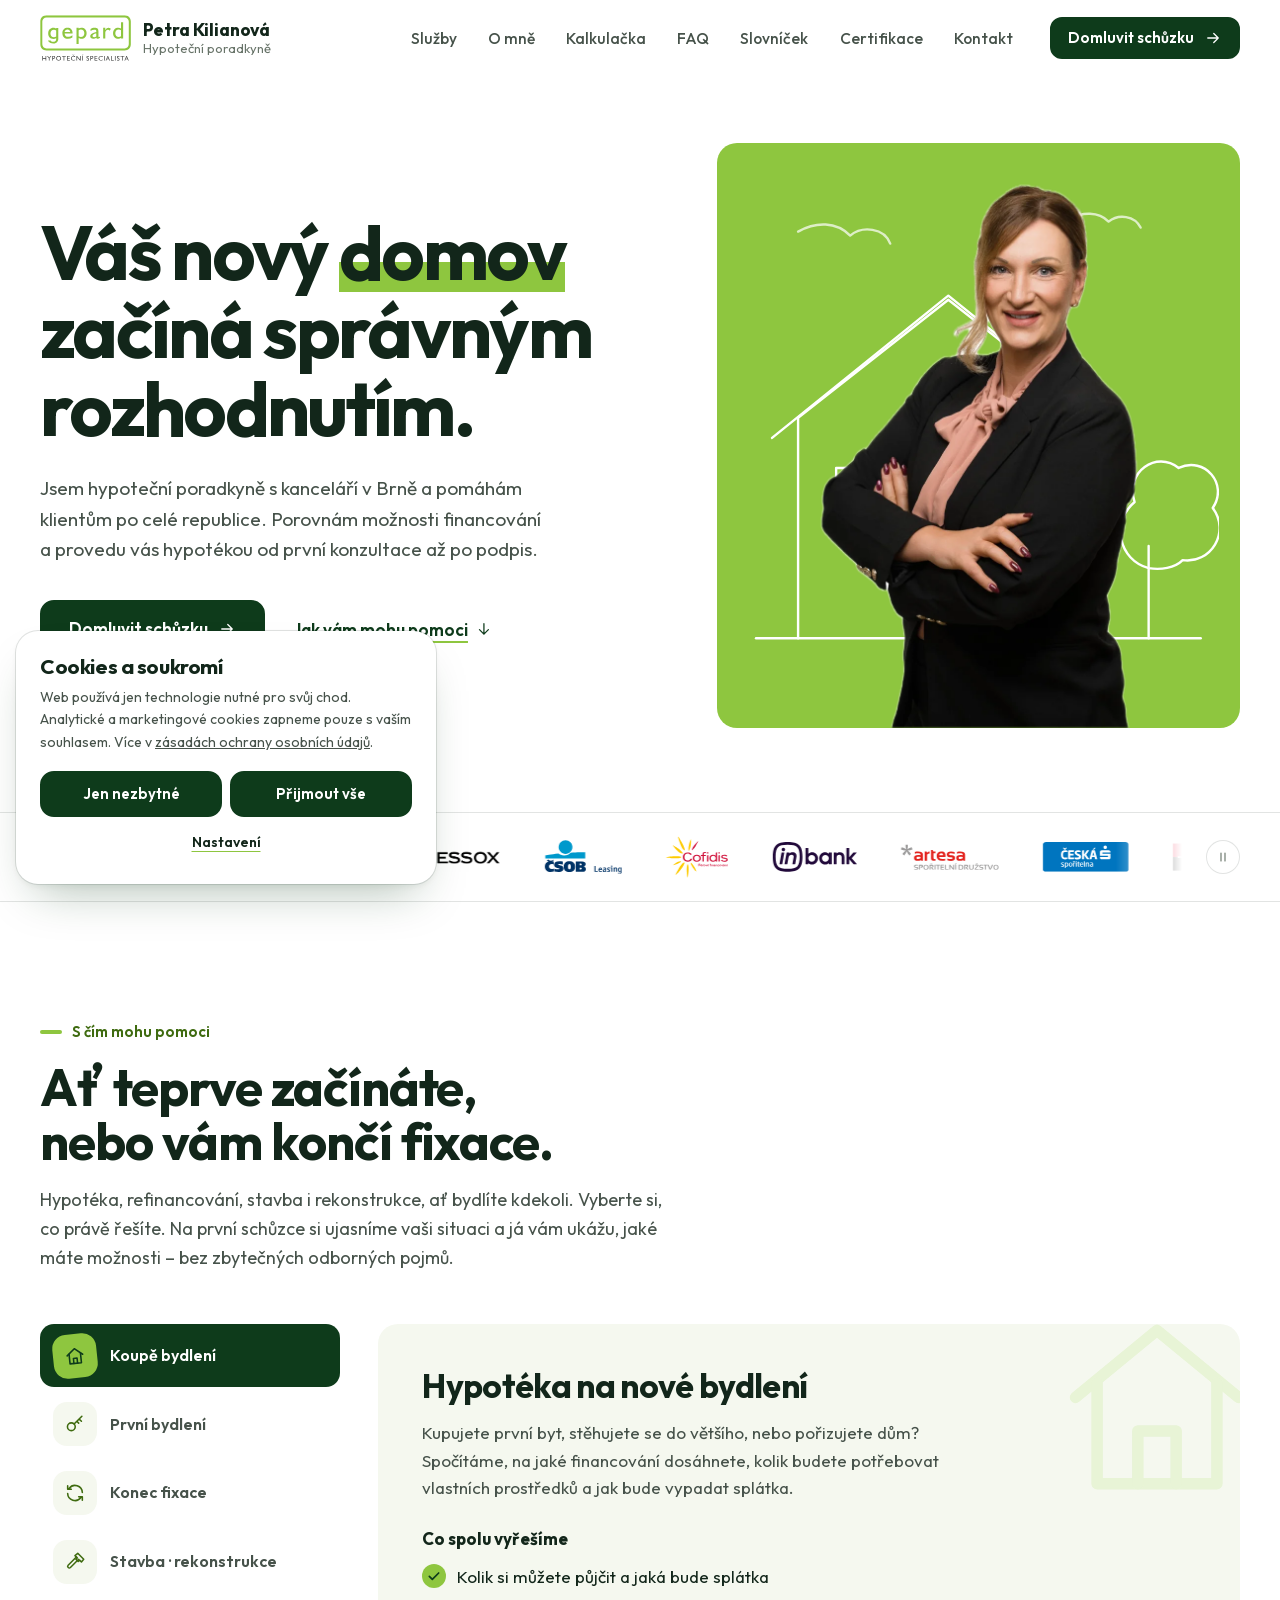
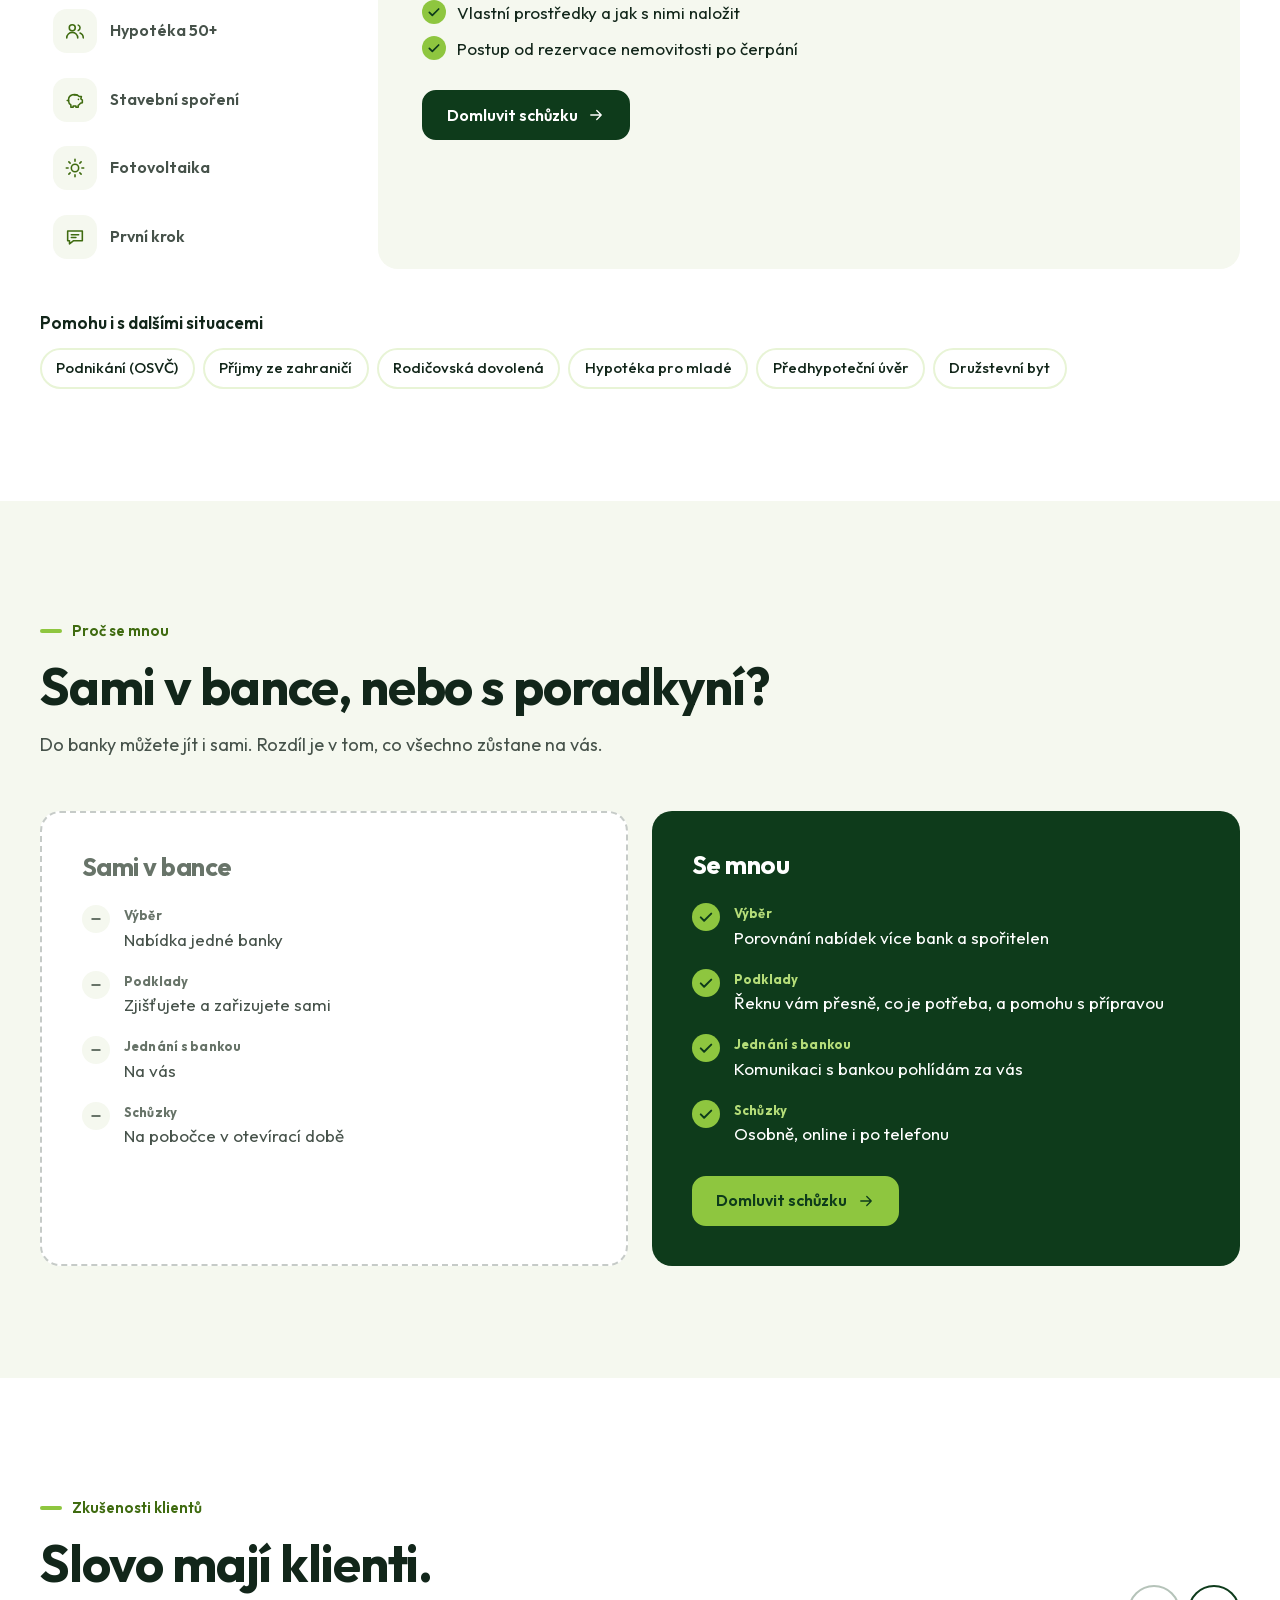
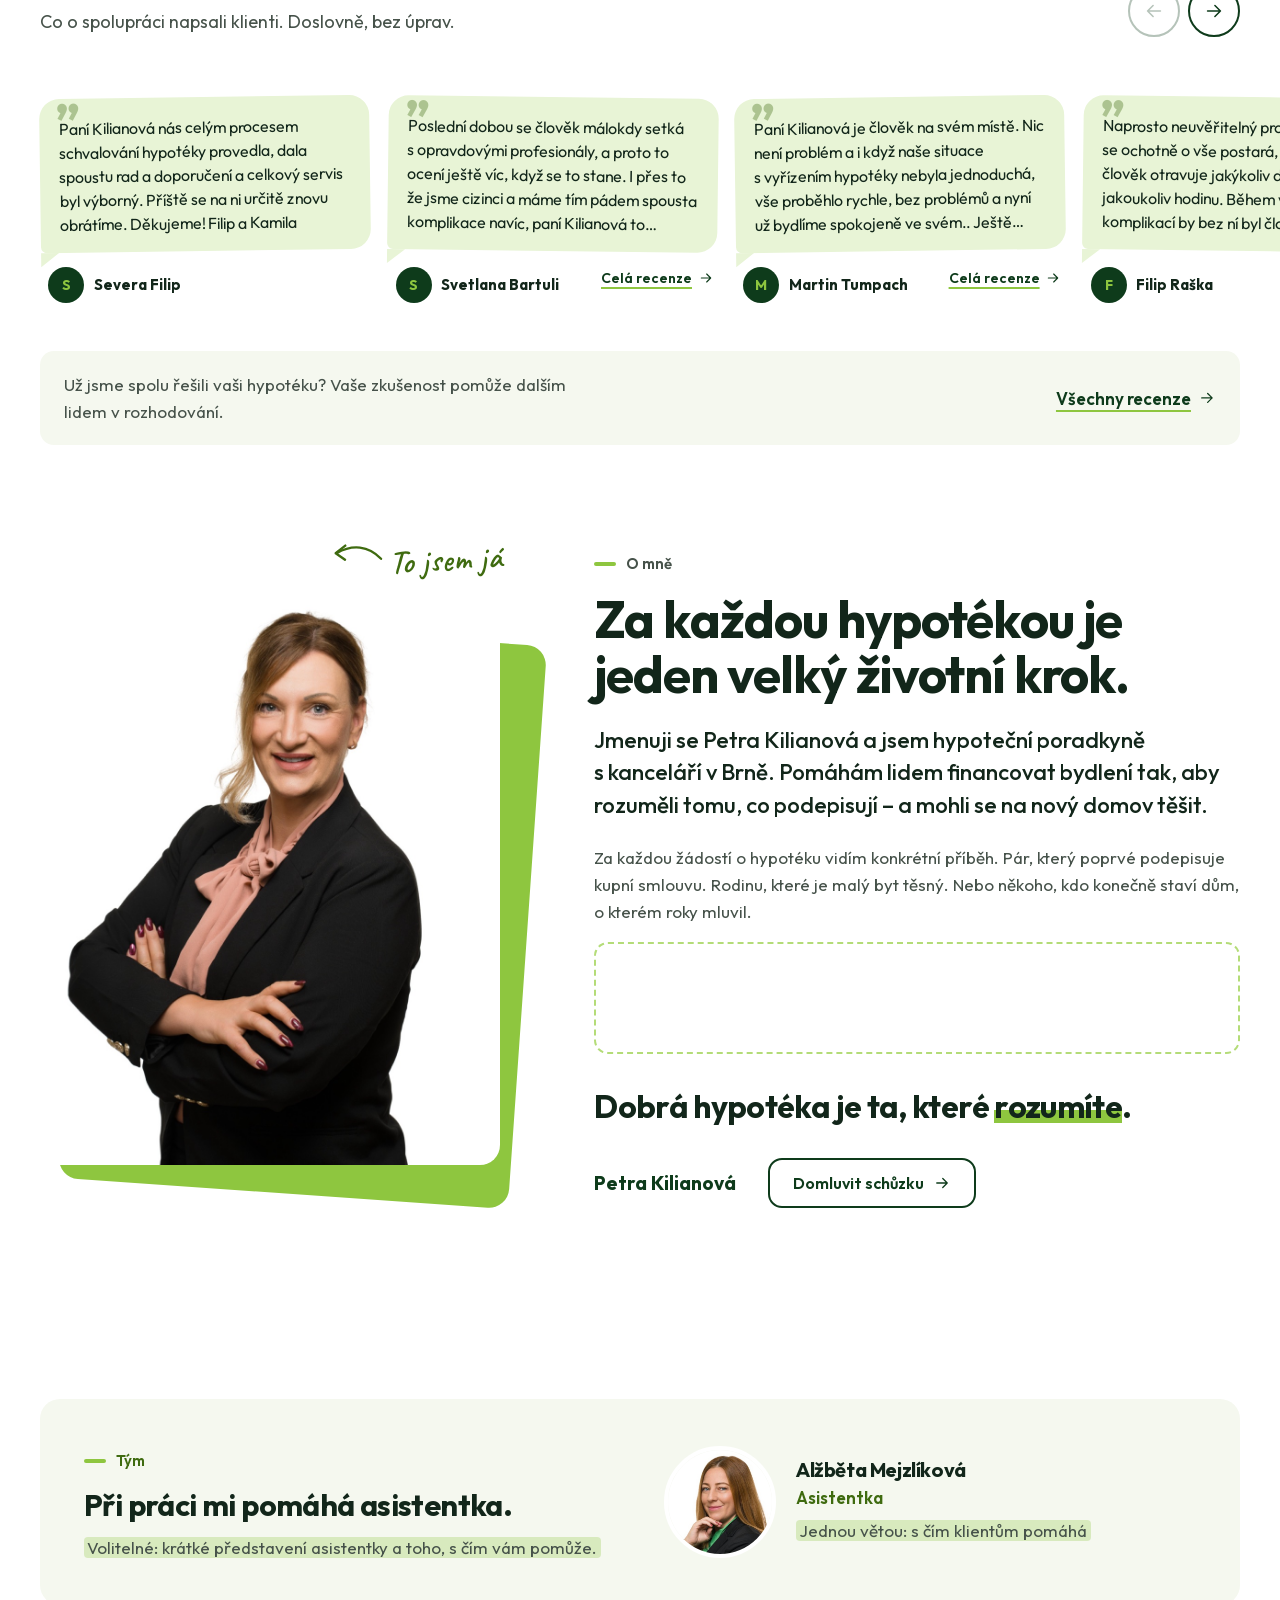
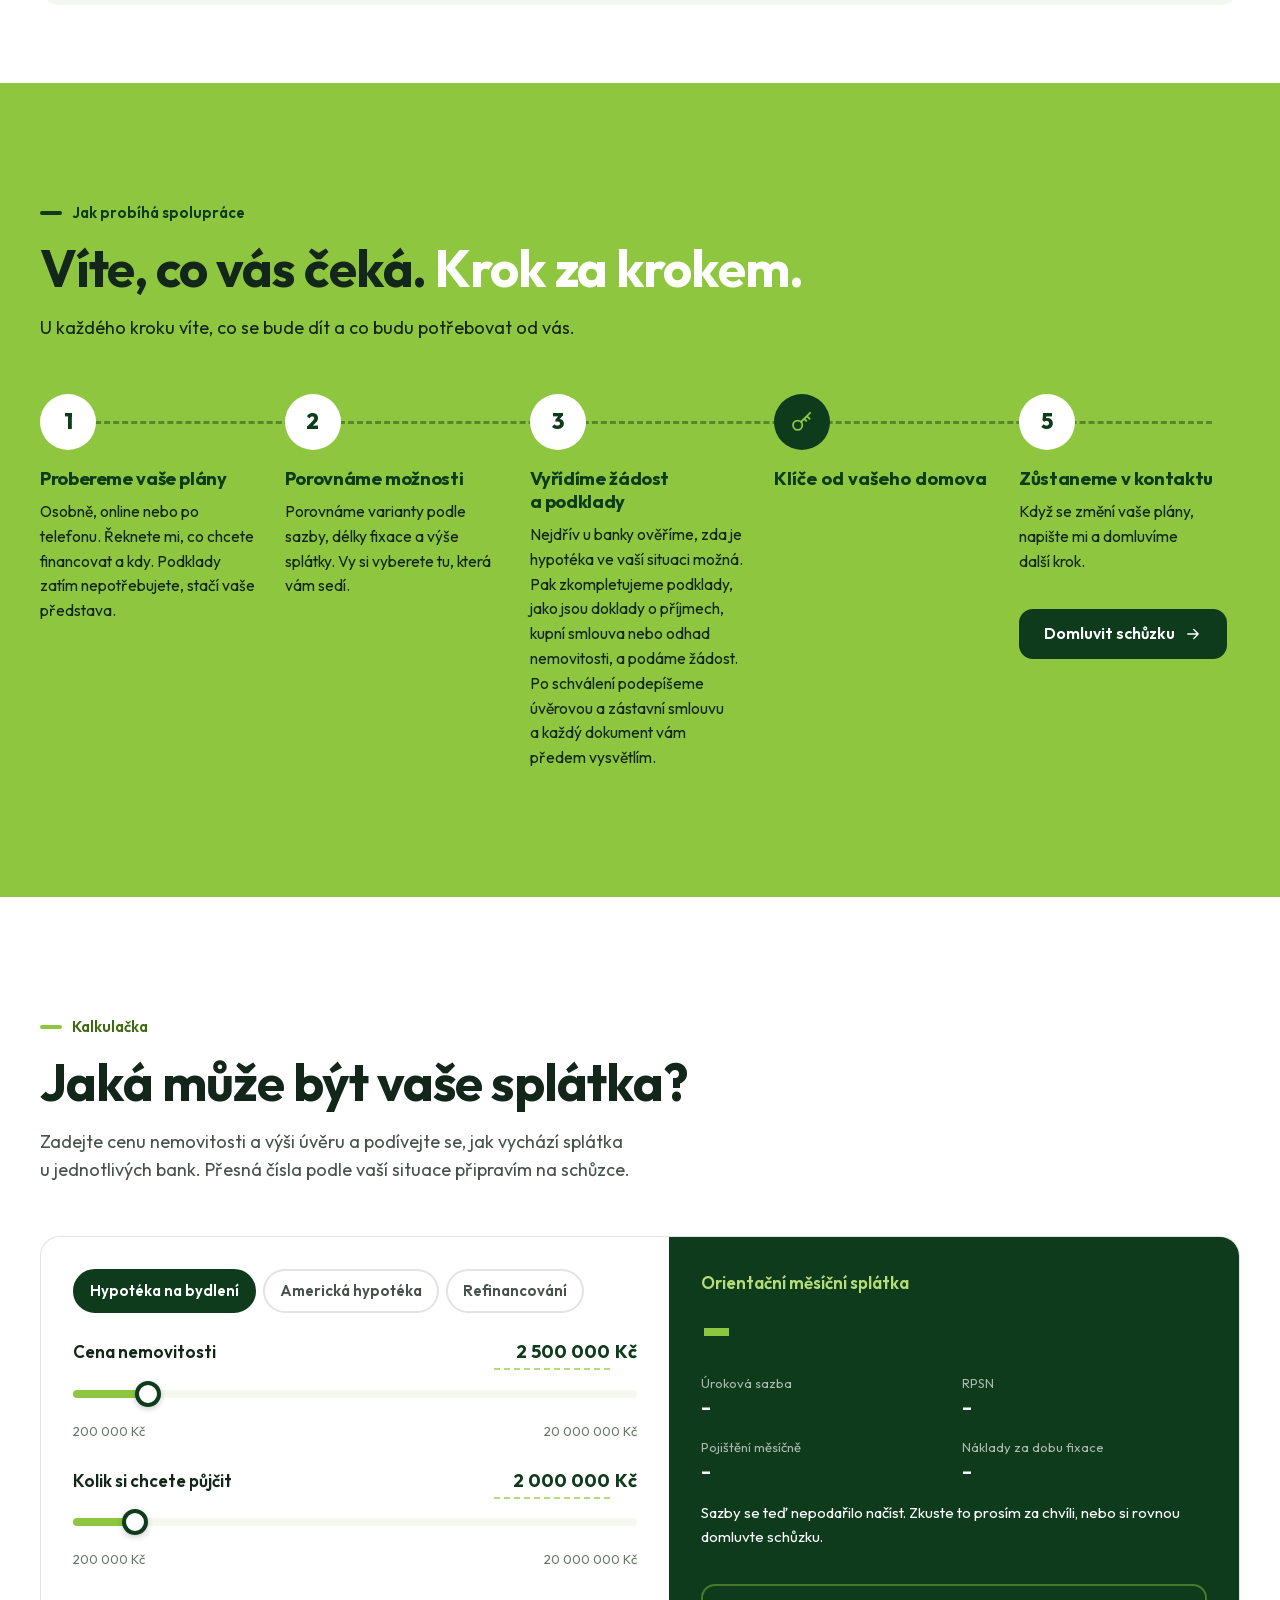
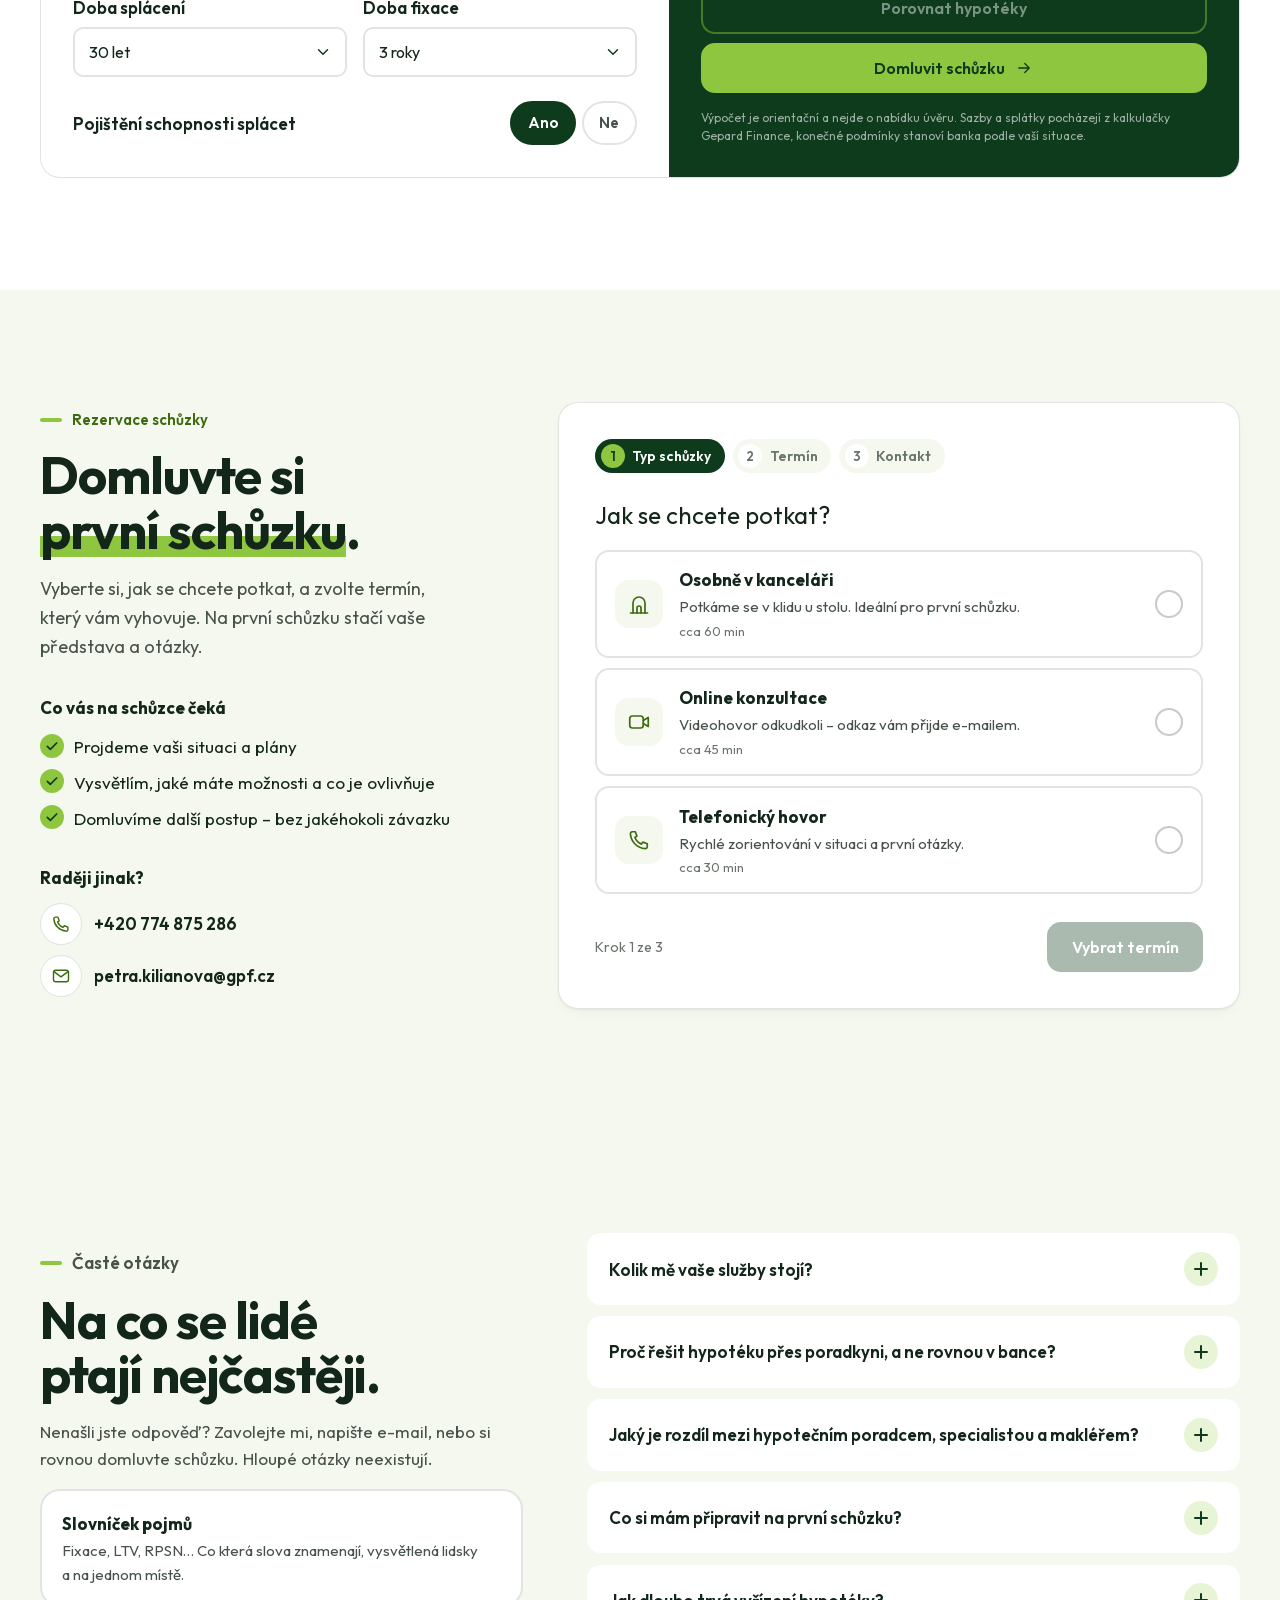
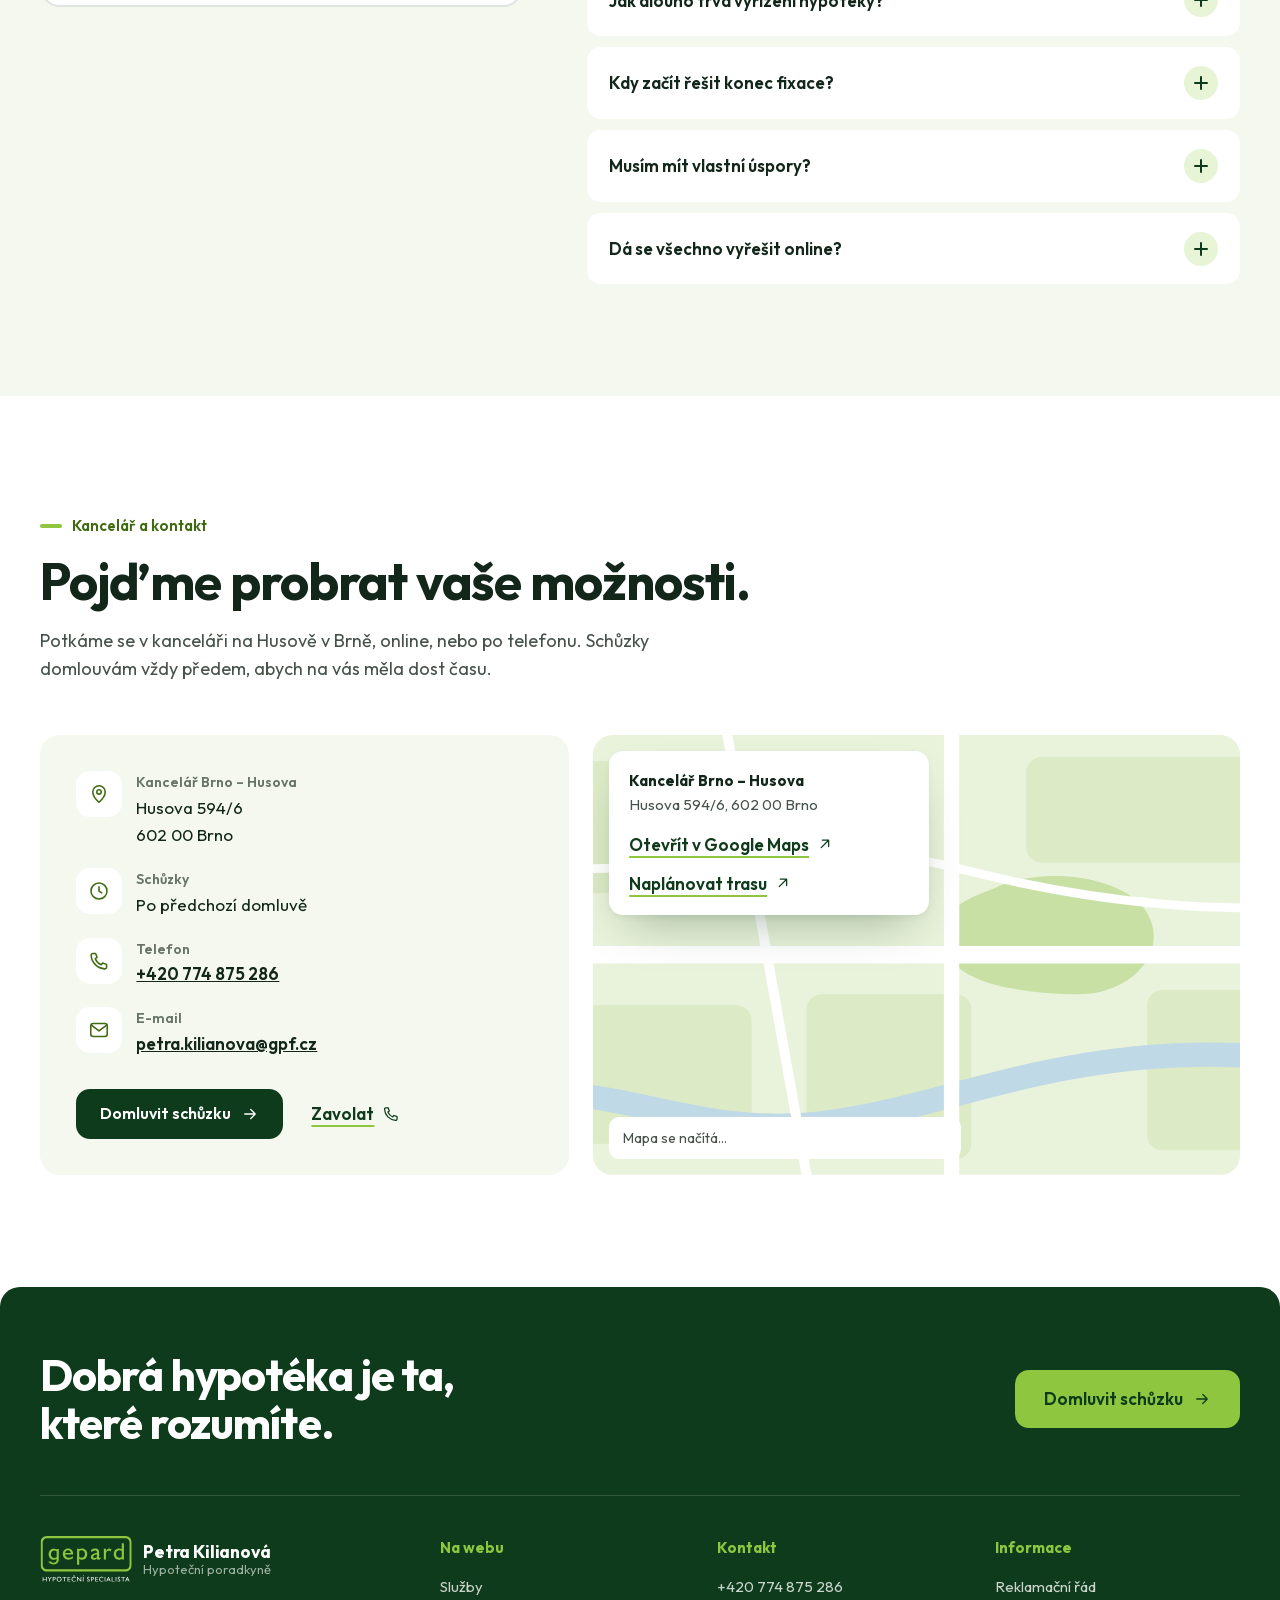
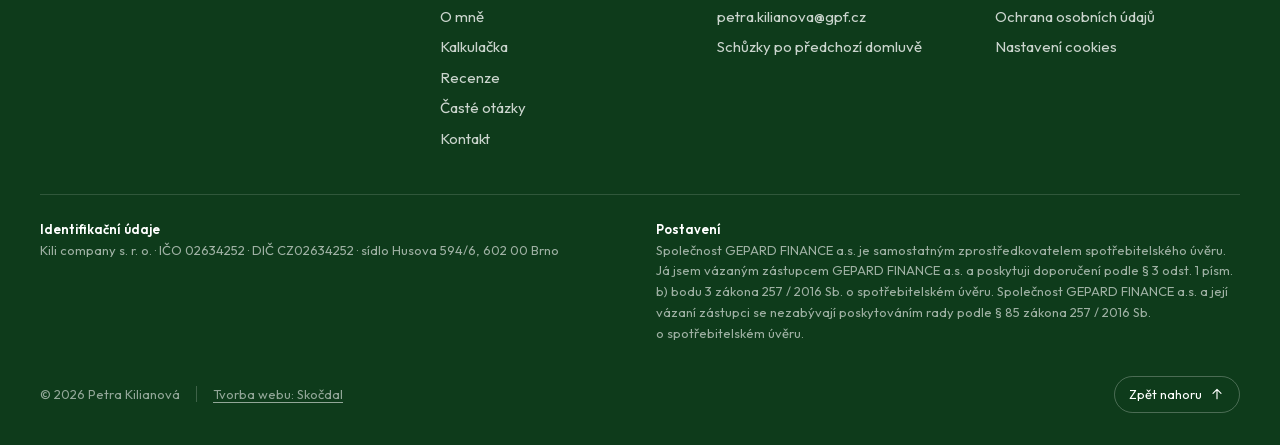
==== commit 51a46100: "Petra bez pozadí v úvodu, přes kresbu domu Co-Authored-By: Claude Opus 5.5 <noreply@anthropic.com>" ====
--- a/index.html
+++ b/index.html
@@ -202,20 +202,20 @@
 
   <link rel="icon" href="assets/img/favicon.ico" sizes="16x16 32x32">
   <link rel="preload" href="assets/fonts/outfit-var-latin.woff2" as="font" type="font/woff2" crossorigin>
-  <link rel="stylesheet" href="assets/css/styles.css?v=202611054">
+  <link rel="stylesheet" href="assets/css/styles.css?v=202611057">
 
   <script>document.documentElement.classList.add('js');</script>
 
   <!-- Obsah (texty, kontakty, služby…) – upravujte v tomto souboru -->
-  <script defer src="content/site.js?v=202611054"></script>
+  <script defer src="content/site.js?v=202611057"></script>
 
   <!-- Logika webu -->
   <script defer src="content/blog/posts.js"></script>
-  <script defer src="assets/js/core.js?v=202611054"></script>
-  <script defer src="assets/js/blog.js?v=202611054"></script>
-  <script defer src="assets/js/consent.js?v=202611054"></script>
-  <script defer src="assets/js/booking.js?v=202611054"></script>
-  <script defer src="assets/js/app.js?v=202611054"></script>
+  <script defer src="assets/js/core.js?v=202611057"></script>
+  <script defer src="assets/js/blog.js?v=202611057"></script>
+  <script defer src="assets/js/consent.js?v=202611057"></script>
+  <script defer src="assets/js/booking.js?v=202611057"></script>
+  <script defer src="assets/js/app.js?v=202611057"></script>
 </head>
 <body data-page="home">
   <div data-render="header"></div>
--- a/assets/css/styles.css
+++ b/assets/css/styles.css
@@ -261,6 +261,7 @@
 .hero__visual { position: relative; }
 .hero__panel { position: relative; display: flex; align-items: flex-end; justify-content: center; aspect-ratio: 5 / 5.6; overflow: hidden; border-radius: var(--r-lg); background: var(--lime); }
 .house-art { position: absolute; inset: 4% 4% 0; width: 92%; height: 96%; }
+.hero__person { position: absolute; bottom: 0; left: 50%; width: auto; max-width: none; height: 93%; transform: translateX(-50%); }
 
 .partners { padding: 1.25rem 0; border-block: 1px solid var(--line); background: #fff; }
 .partners__inner { display: grid; grid-template-columns: auto minmax(0, 1fr) auto; gap: .75rem 1.5rem; align-items: center; }
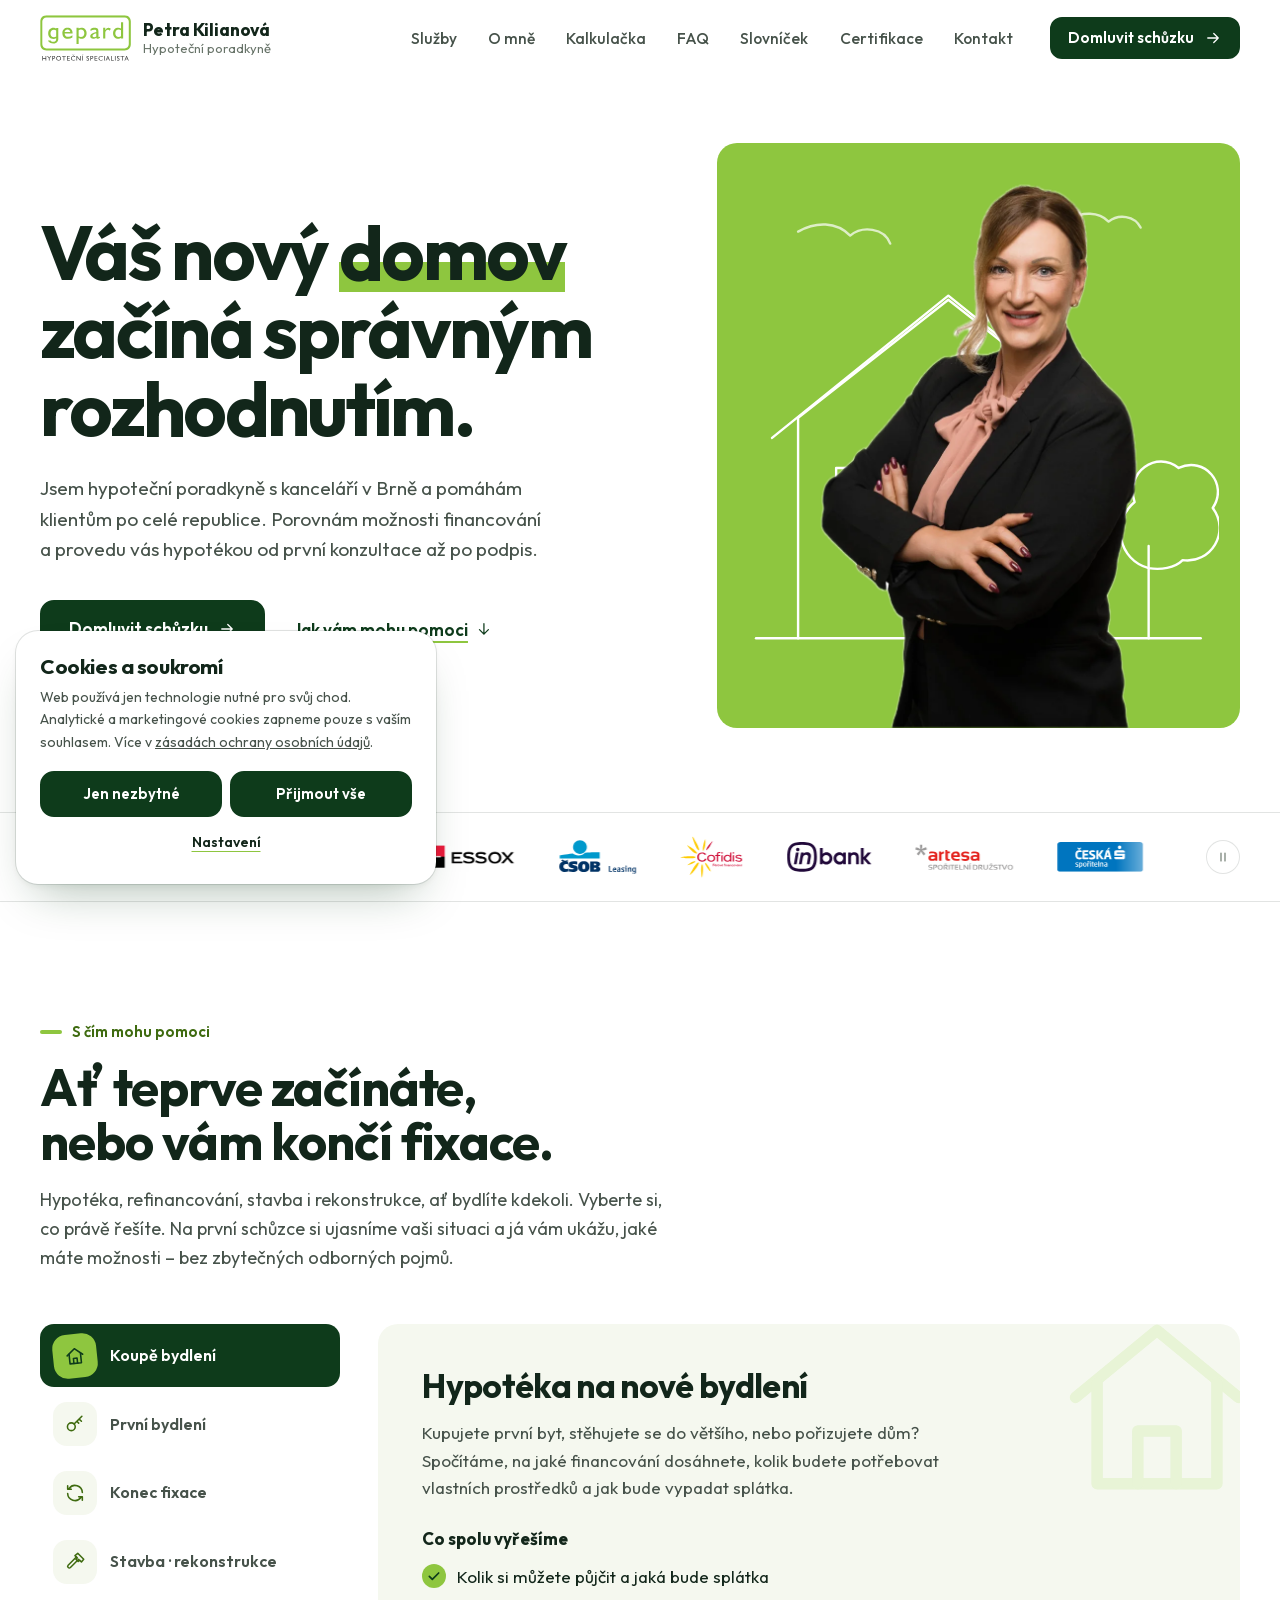
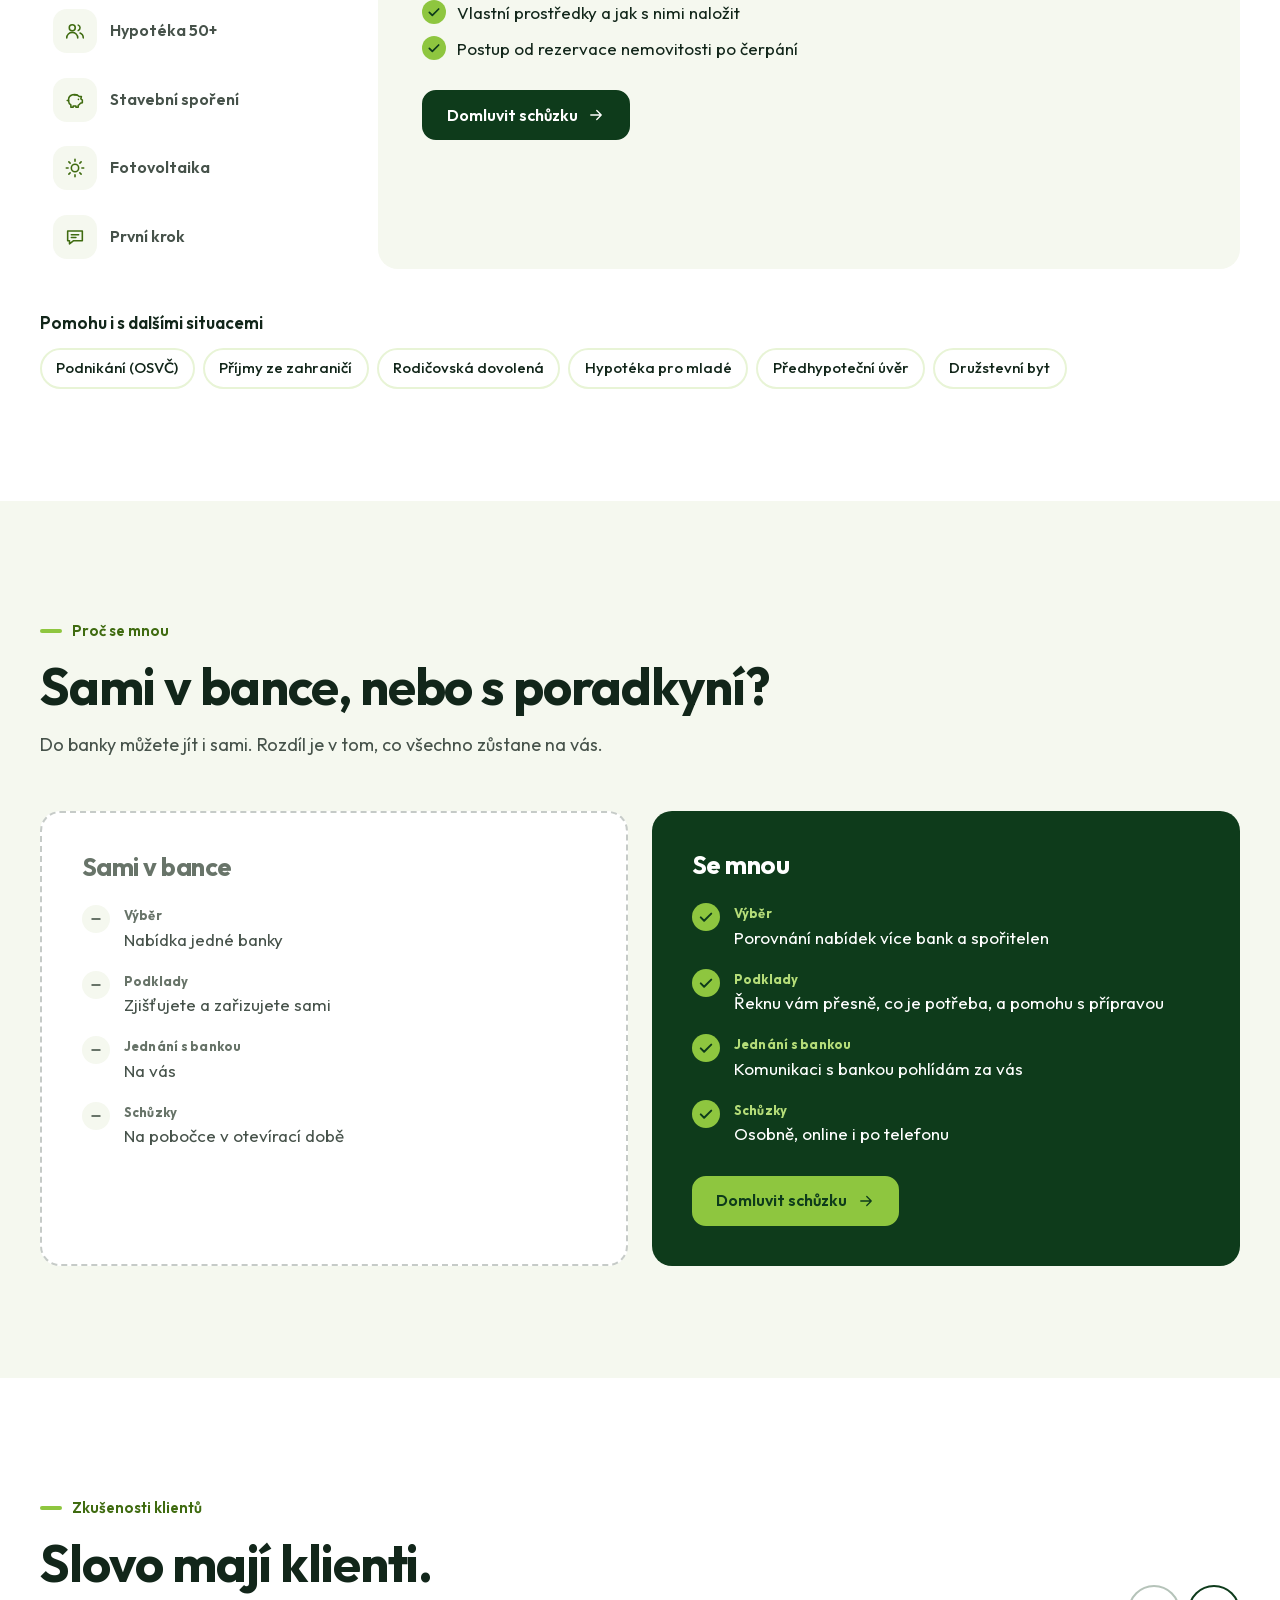
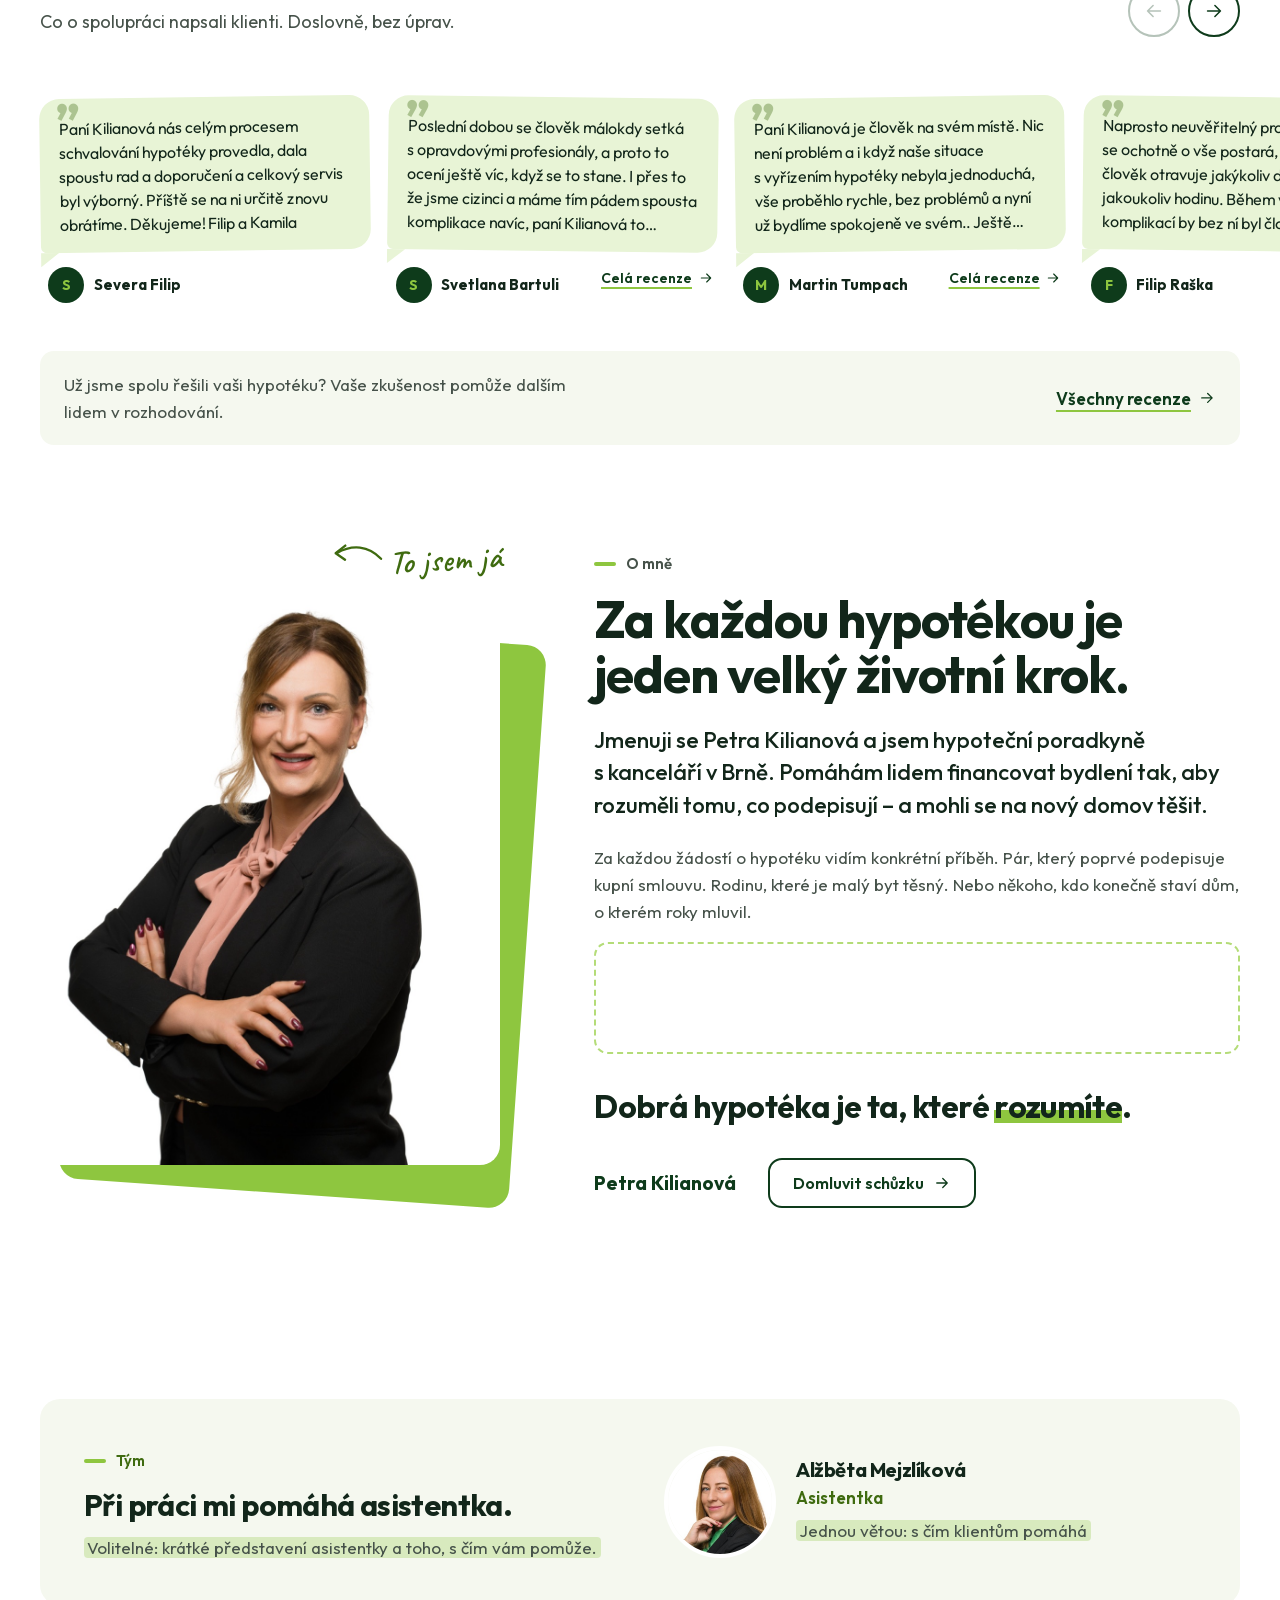
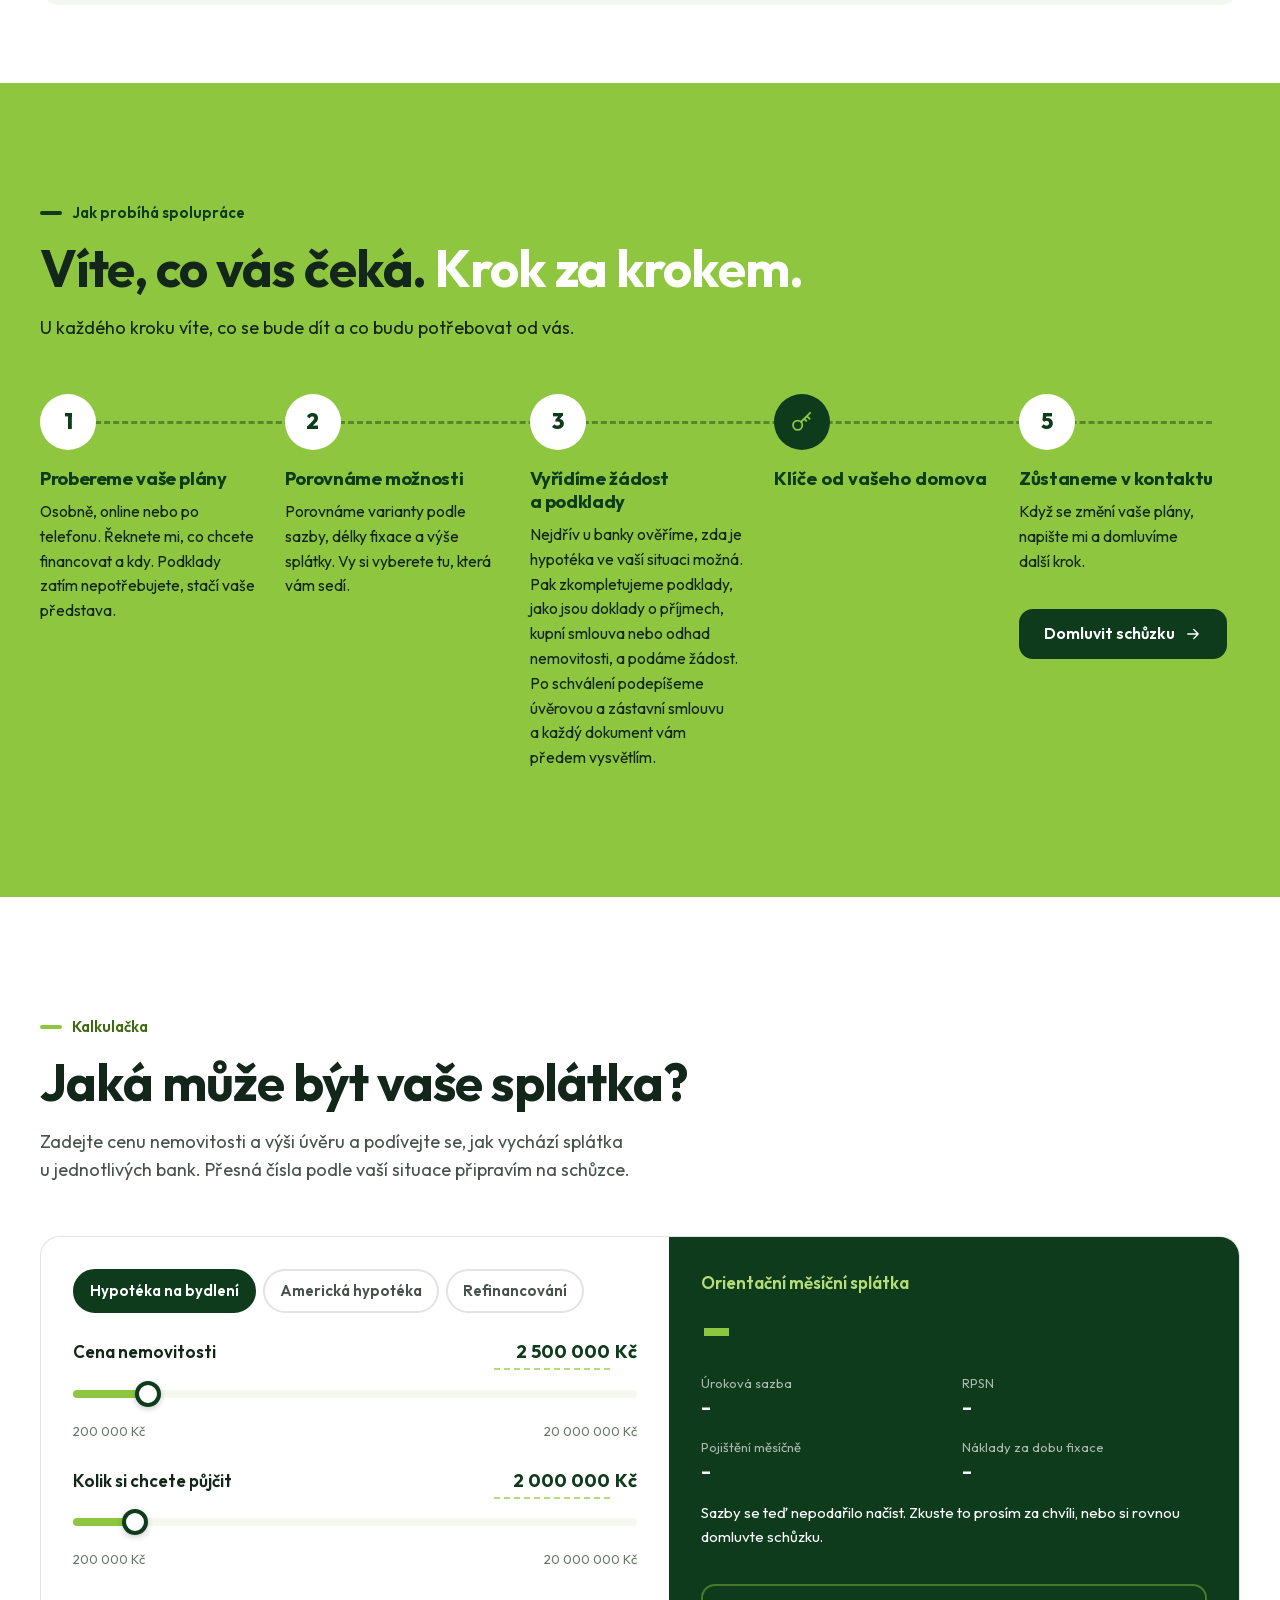
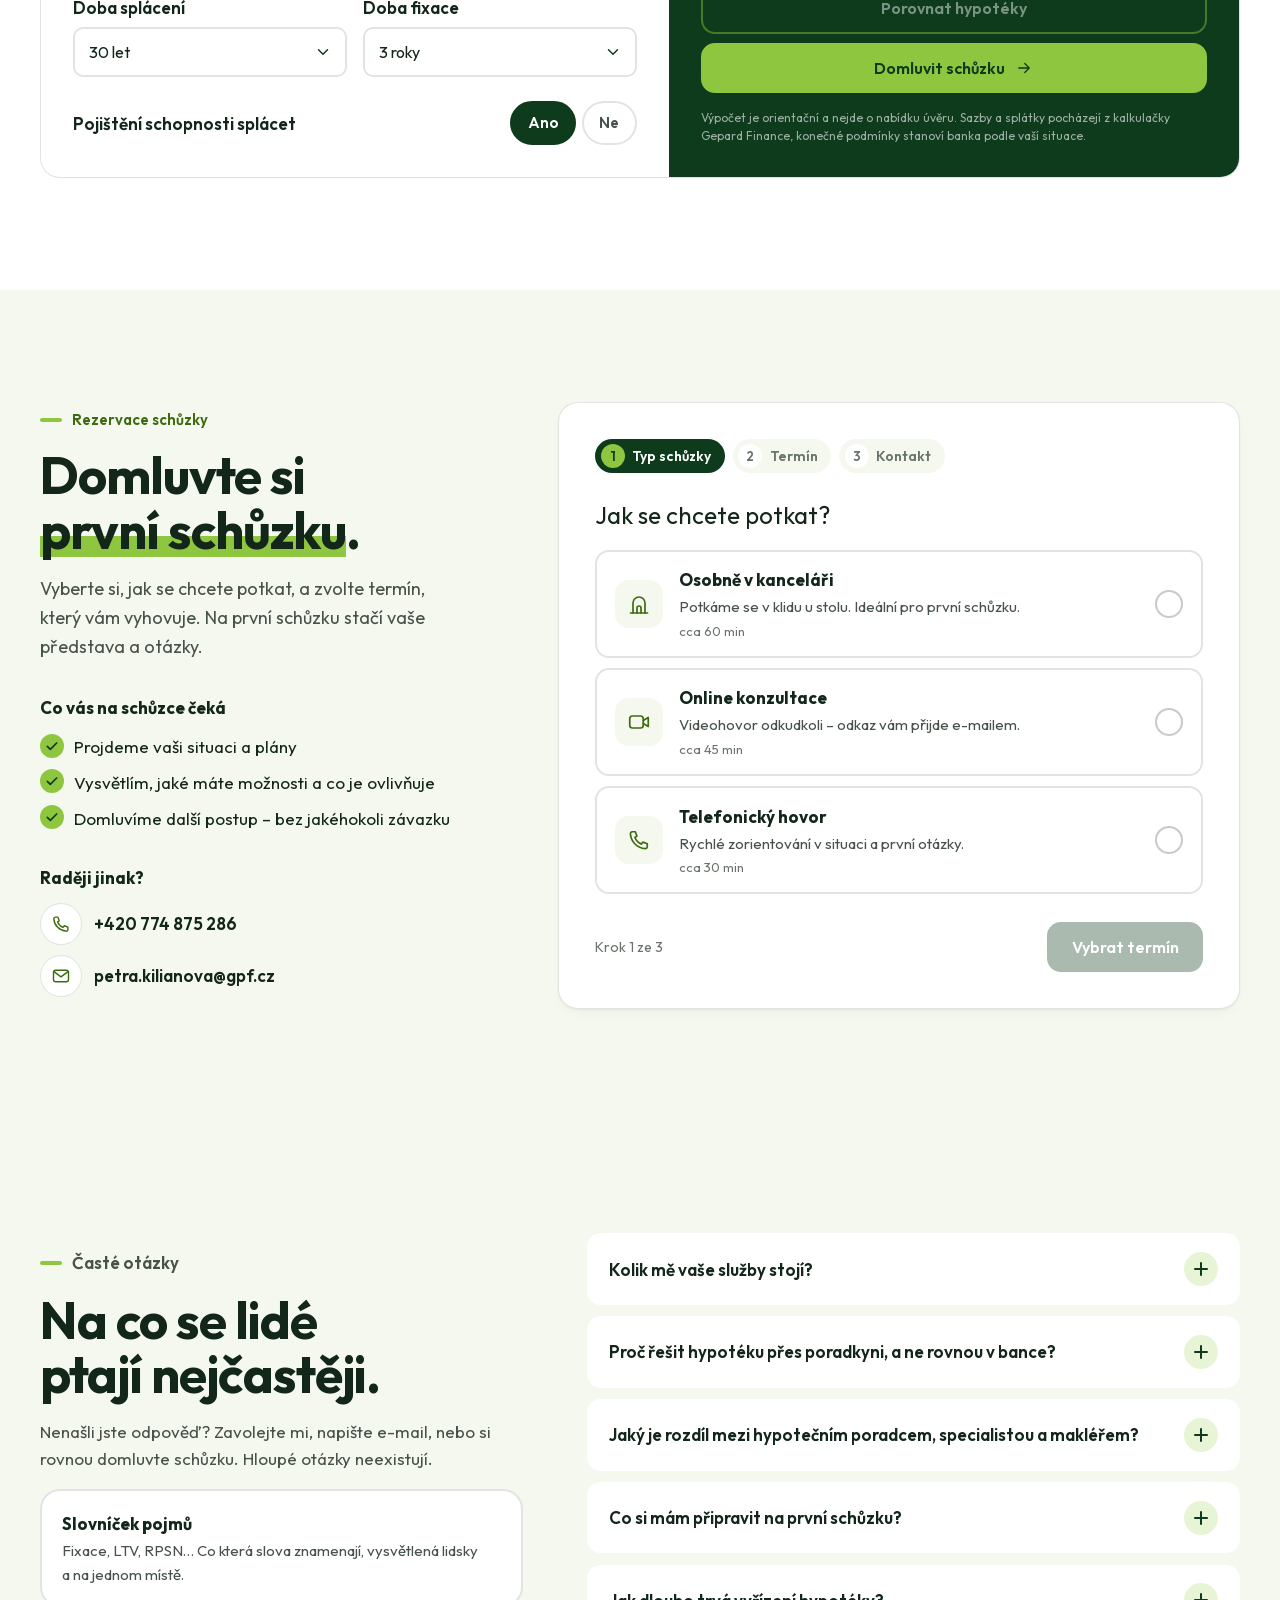
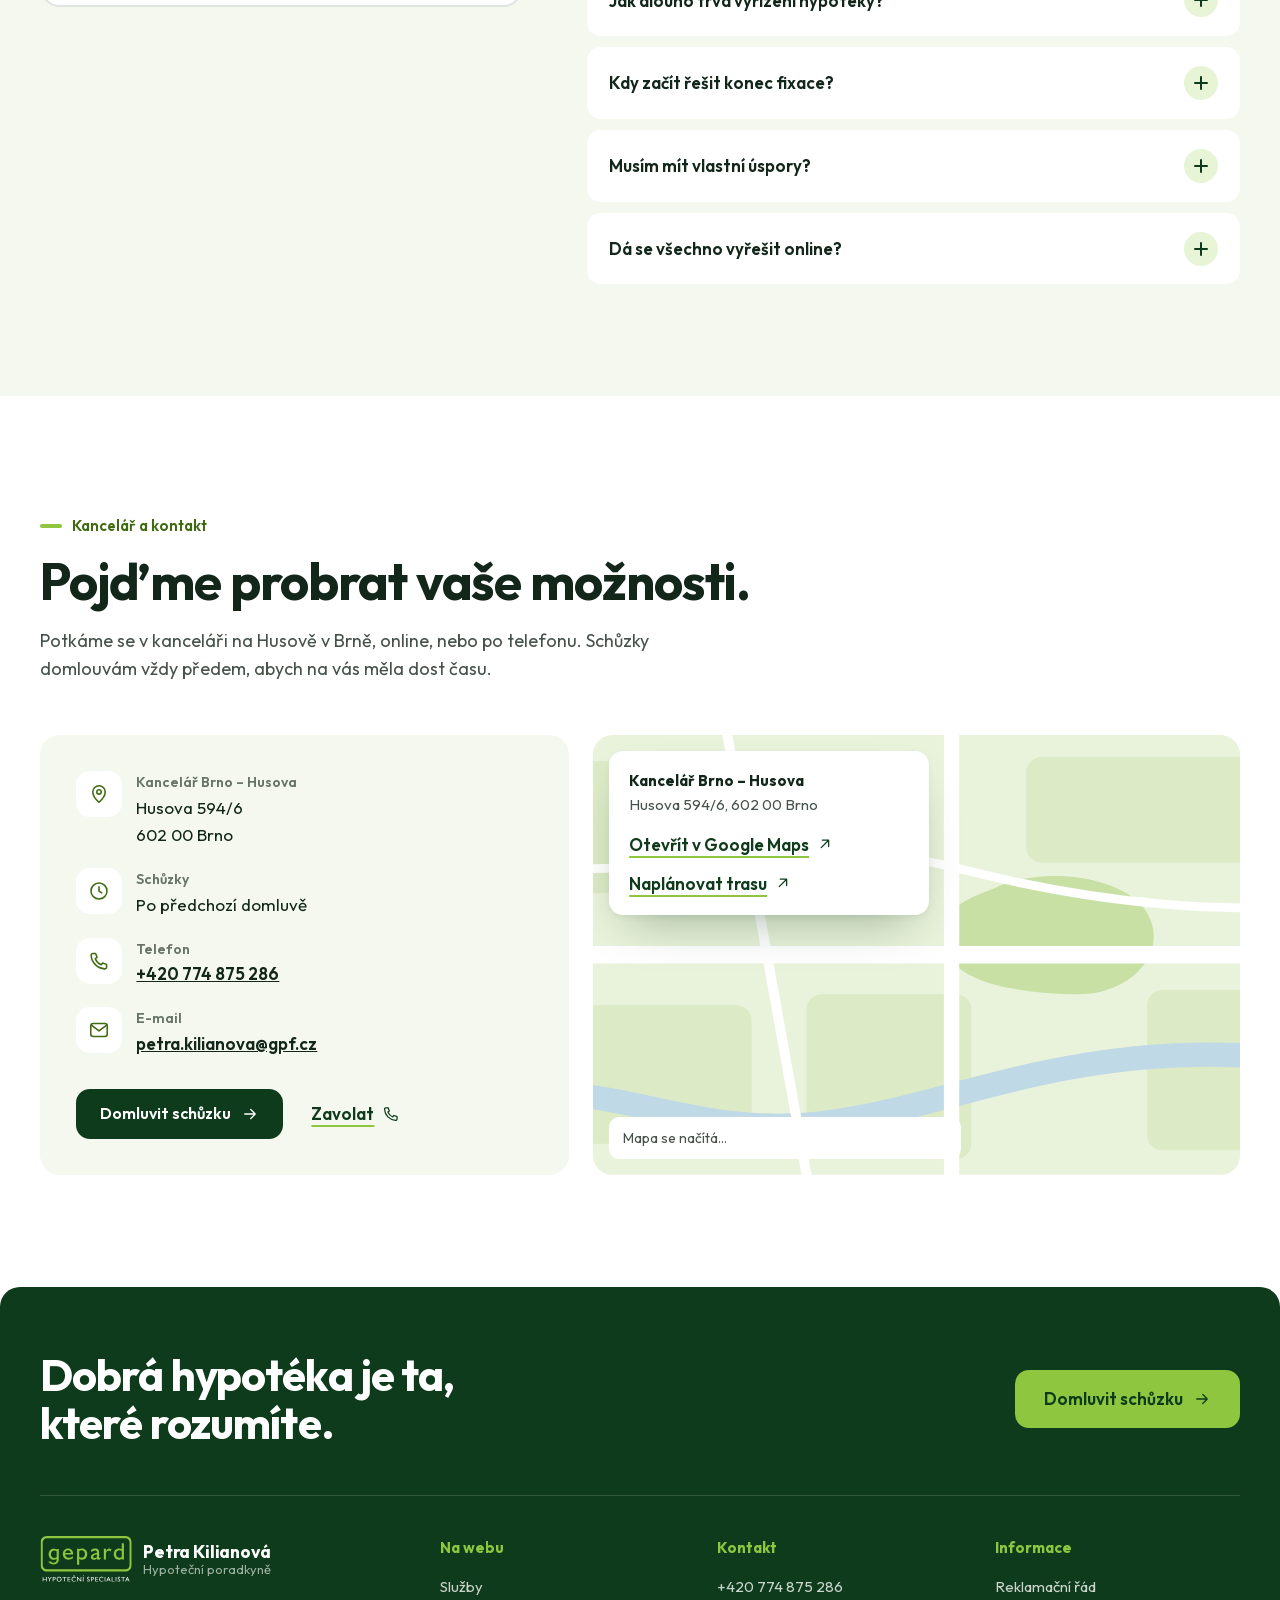
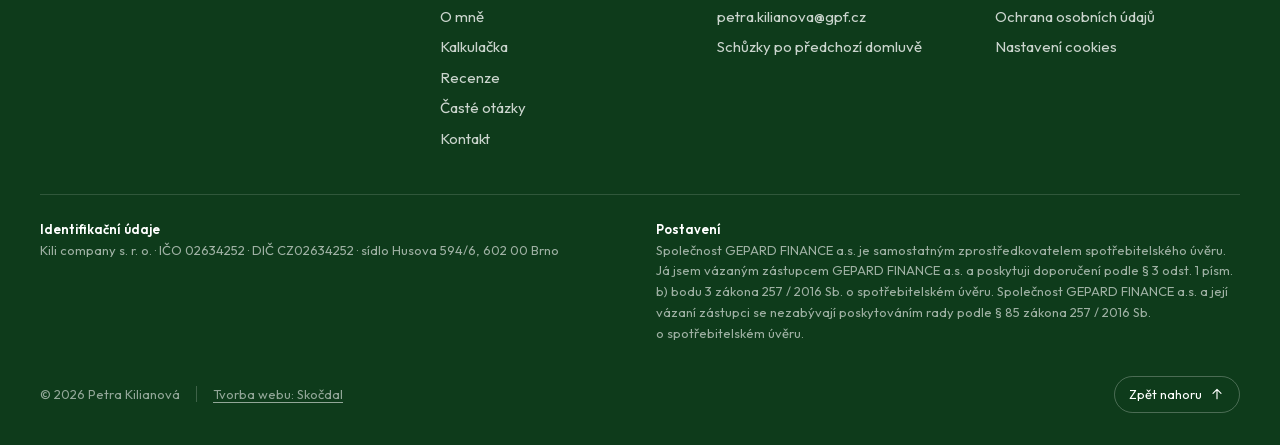
==== commit 978e2b41: "Kalkulačka: pole s částkami mají name, bez upozornění v DevTools Co-Authored-By: Claude Opus 5.5 <no" ====
--- a/index.html
+++ b/index.html
@@ -202,20 +202,20 @@
 
   <link rel="icon" href="assets/img/favicon.ico" sizes="16x16 32x32">
   <link rel="preload" href="assets/fonts/outfit-var-latin.woff2" as="font" type="font/woff2" crossorigin>
-  <link rel="stylesheet" href="assets/css/styles.css?v=202611057">
+  <link rel="stylesheet" href="assets/css/styles.css?v=202611059">
 
   <script>document.documentElement.classList.add('js');</script>
 
   <!-- Obsah (texty, kontakty, služby…) – upravujte v tomto souboru -->
-  <script defer src="content/site.js?v=202611057"></script>
+  <script defer src="content/site.js?v=202611059"></script>
 
   <!-- Logika webu -->
   <script defer src="content/blog/posts.js"></script>
-  <script defer src="assets/js/core.js?v=202611057"></script>
-  <script defer src="assets/js/blog.js?v=202611057"></script>
-  <script defer src="assets/js/consent.js?v=202611057"></script>
-  <script defer src="assets/js/booking.js?v=202611057"></script>
-  <script defer src="assets/js/app.js?v=202611057"></script>
+  <script defer src="assets/js/core.js?v=202611059"></script>
+  <script defer src="assets/js/blog.js?v=202611059"></script>
+  <script defer src="assets/js/consent.js?v=202611059"></script>
+  <script defer src="assets/js/booking.js?v=202611059"></script>
+  <script defer src="assets/js/app.js?v=202611059"></script>
 </head>
 <body data-page="home">
   <div data-render="header"></div>
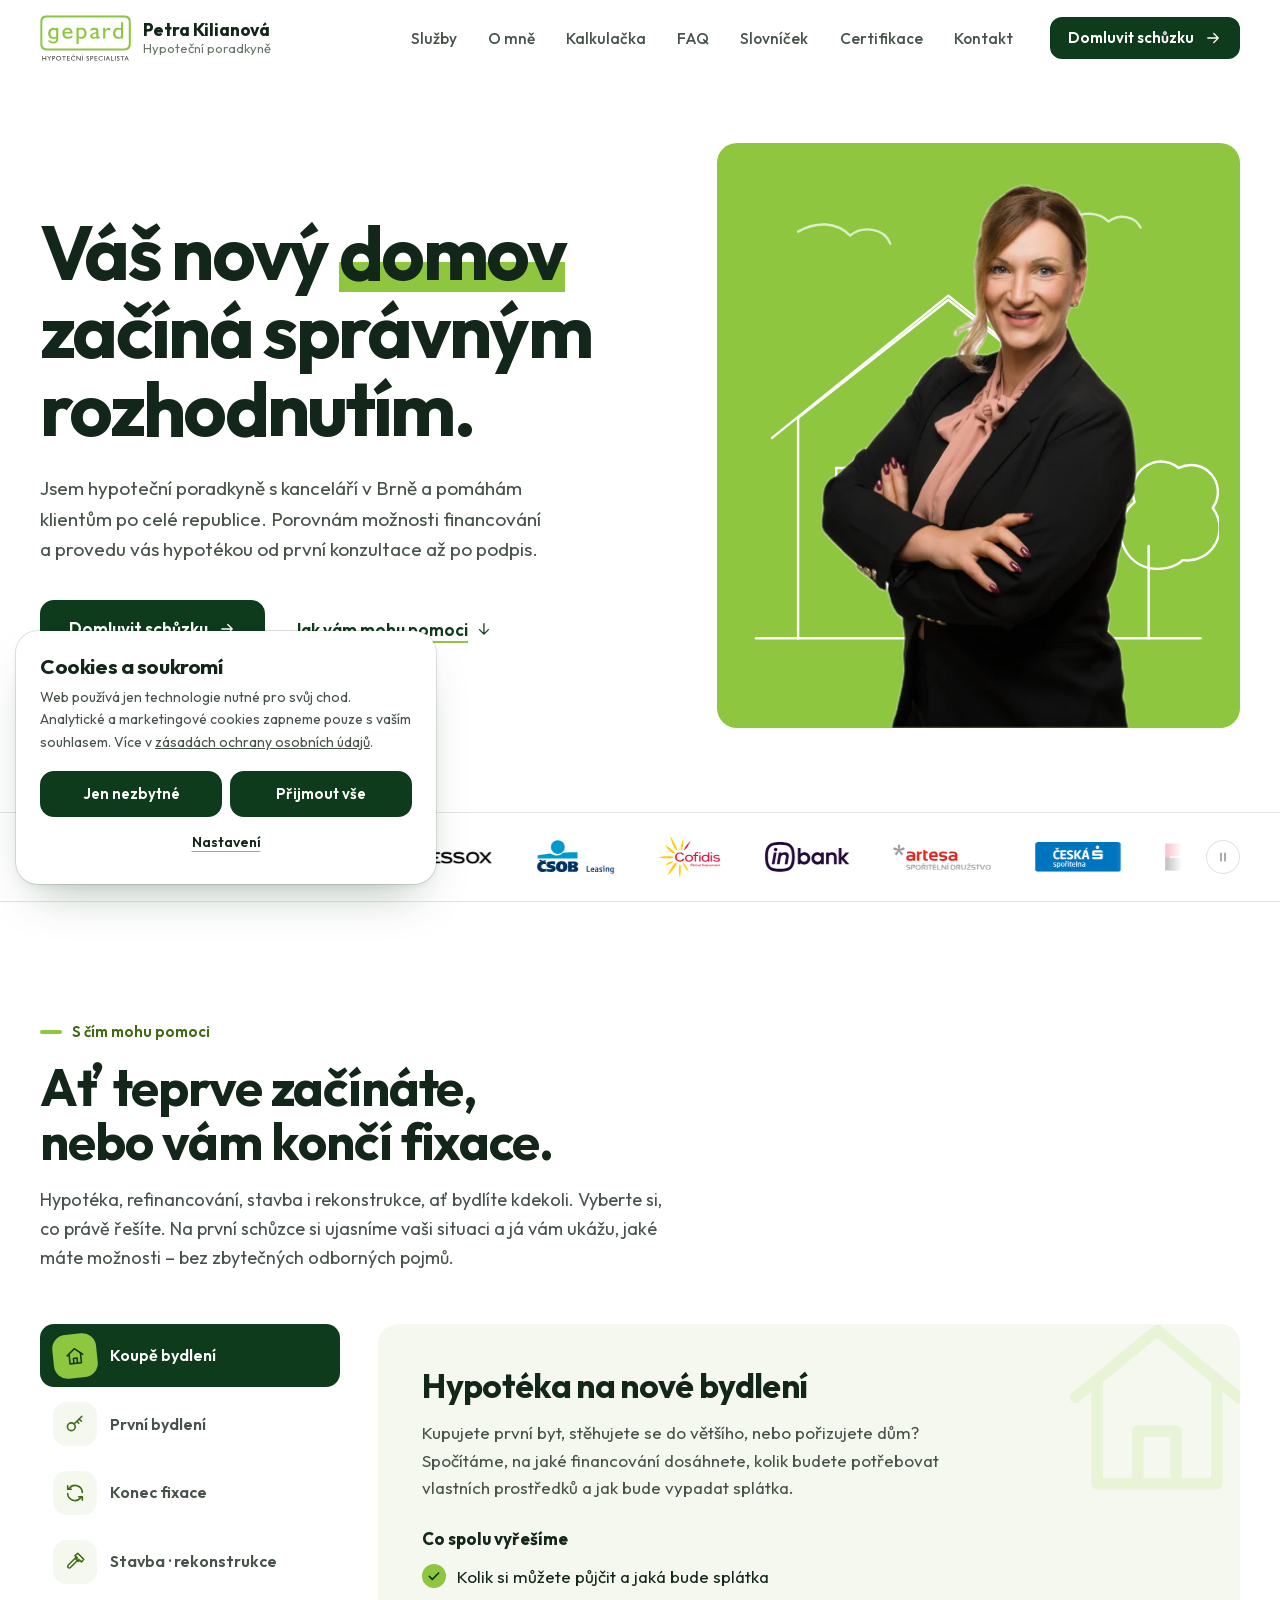
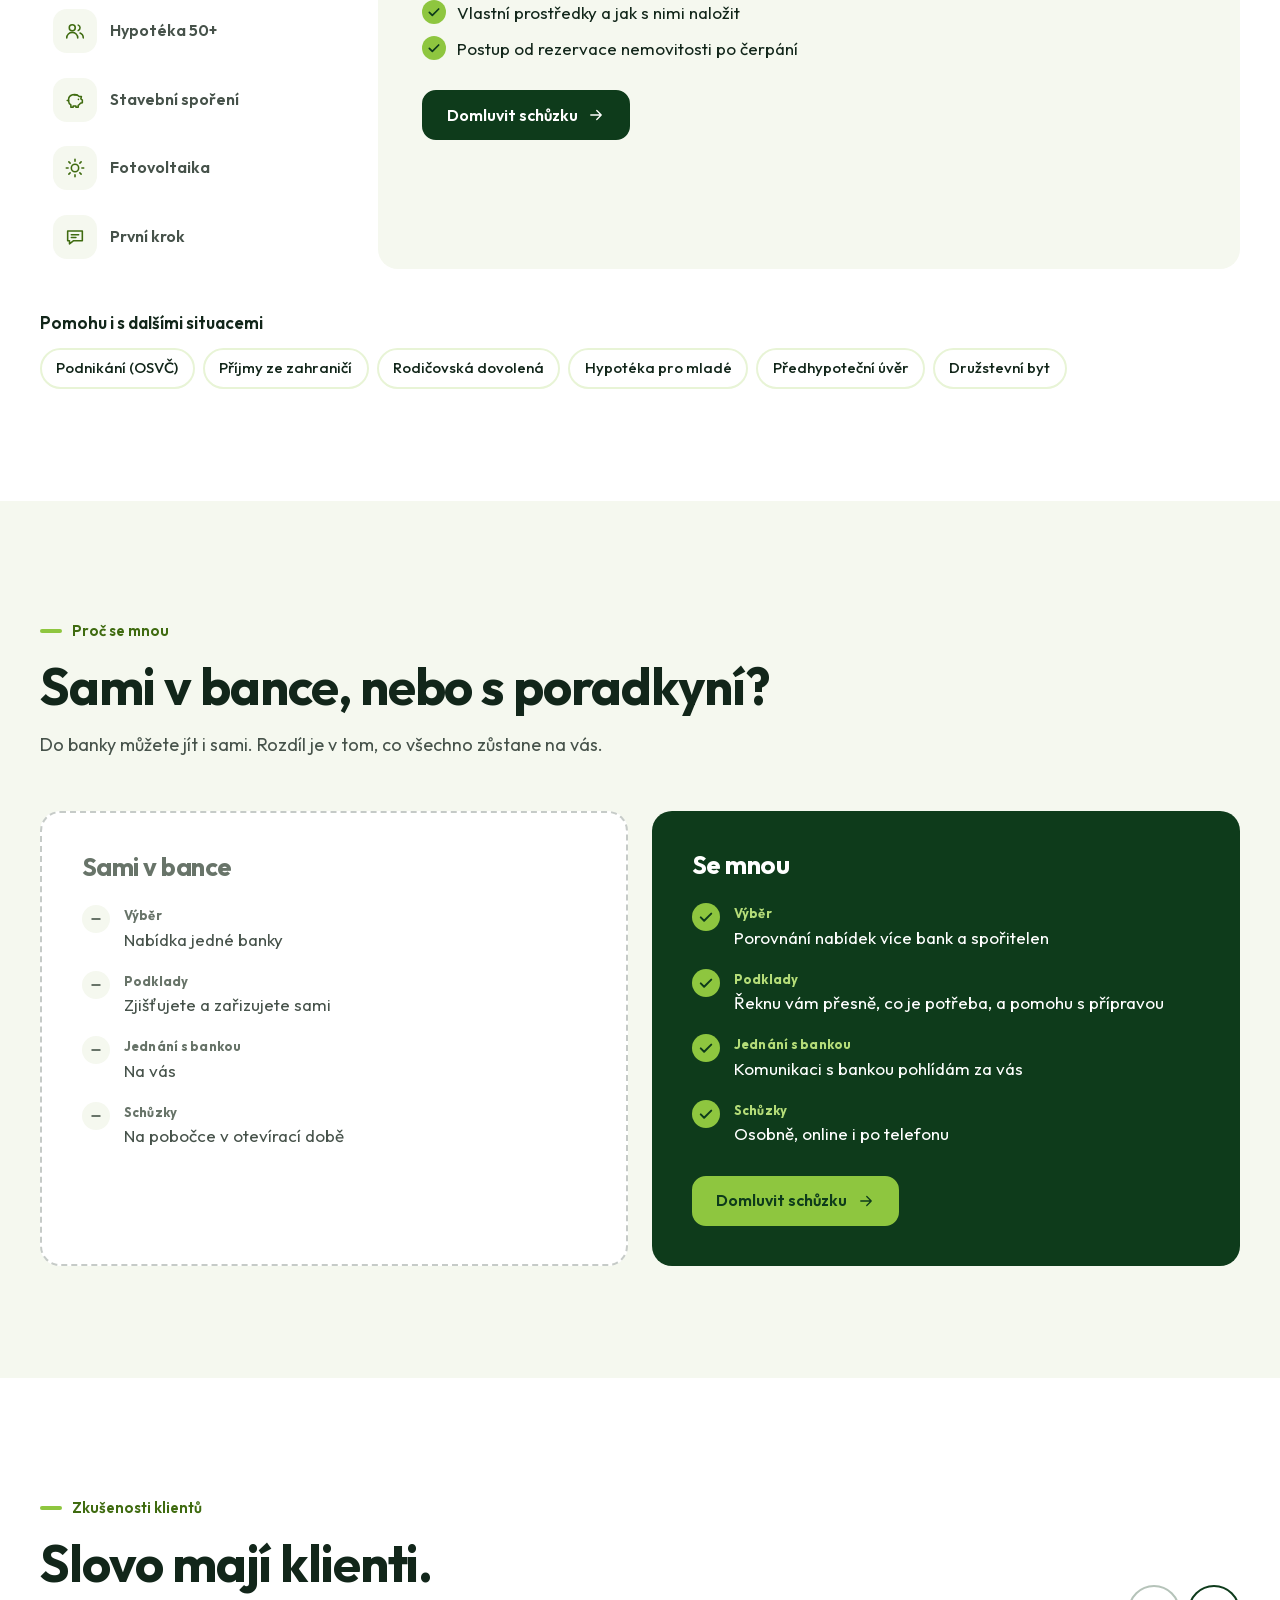
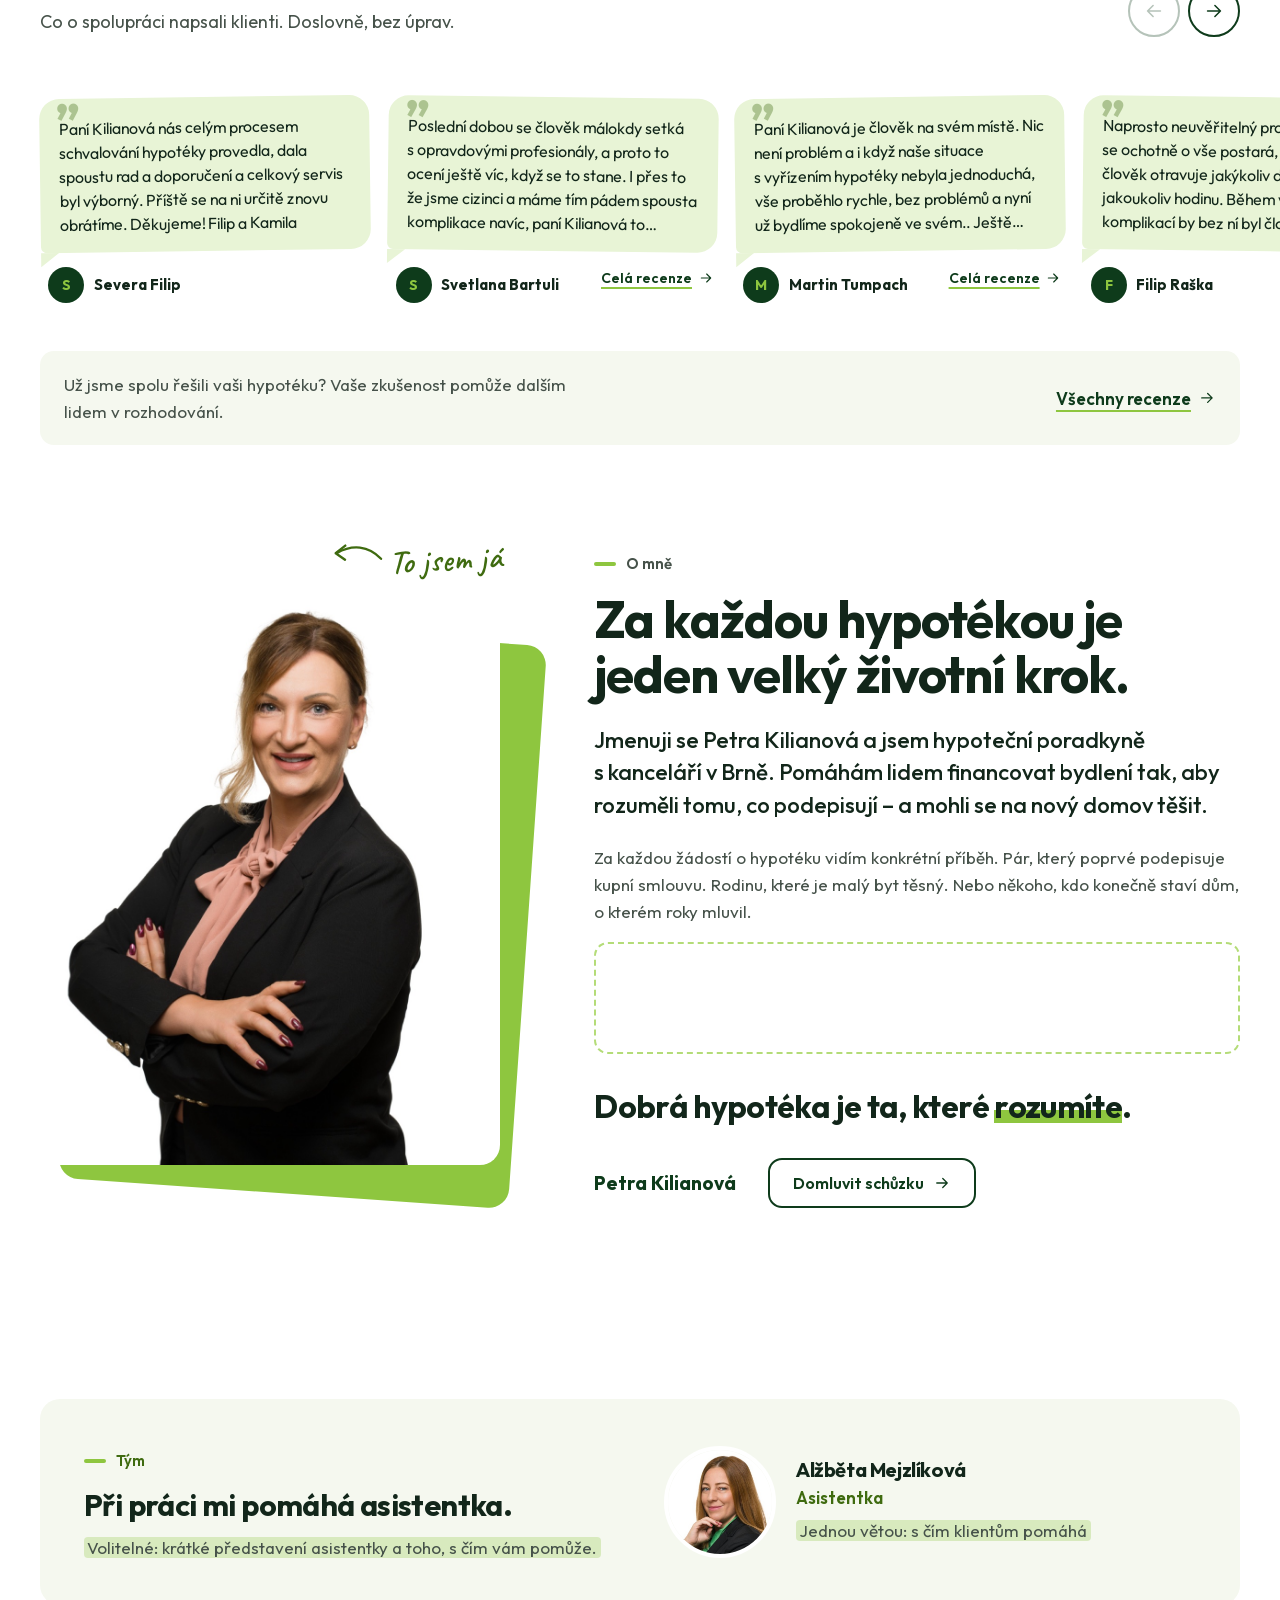
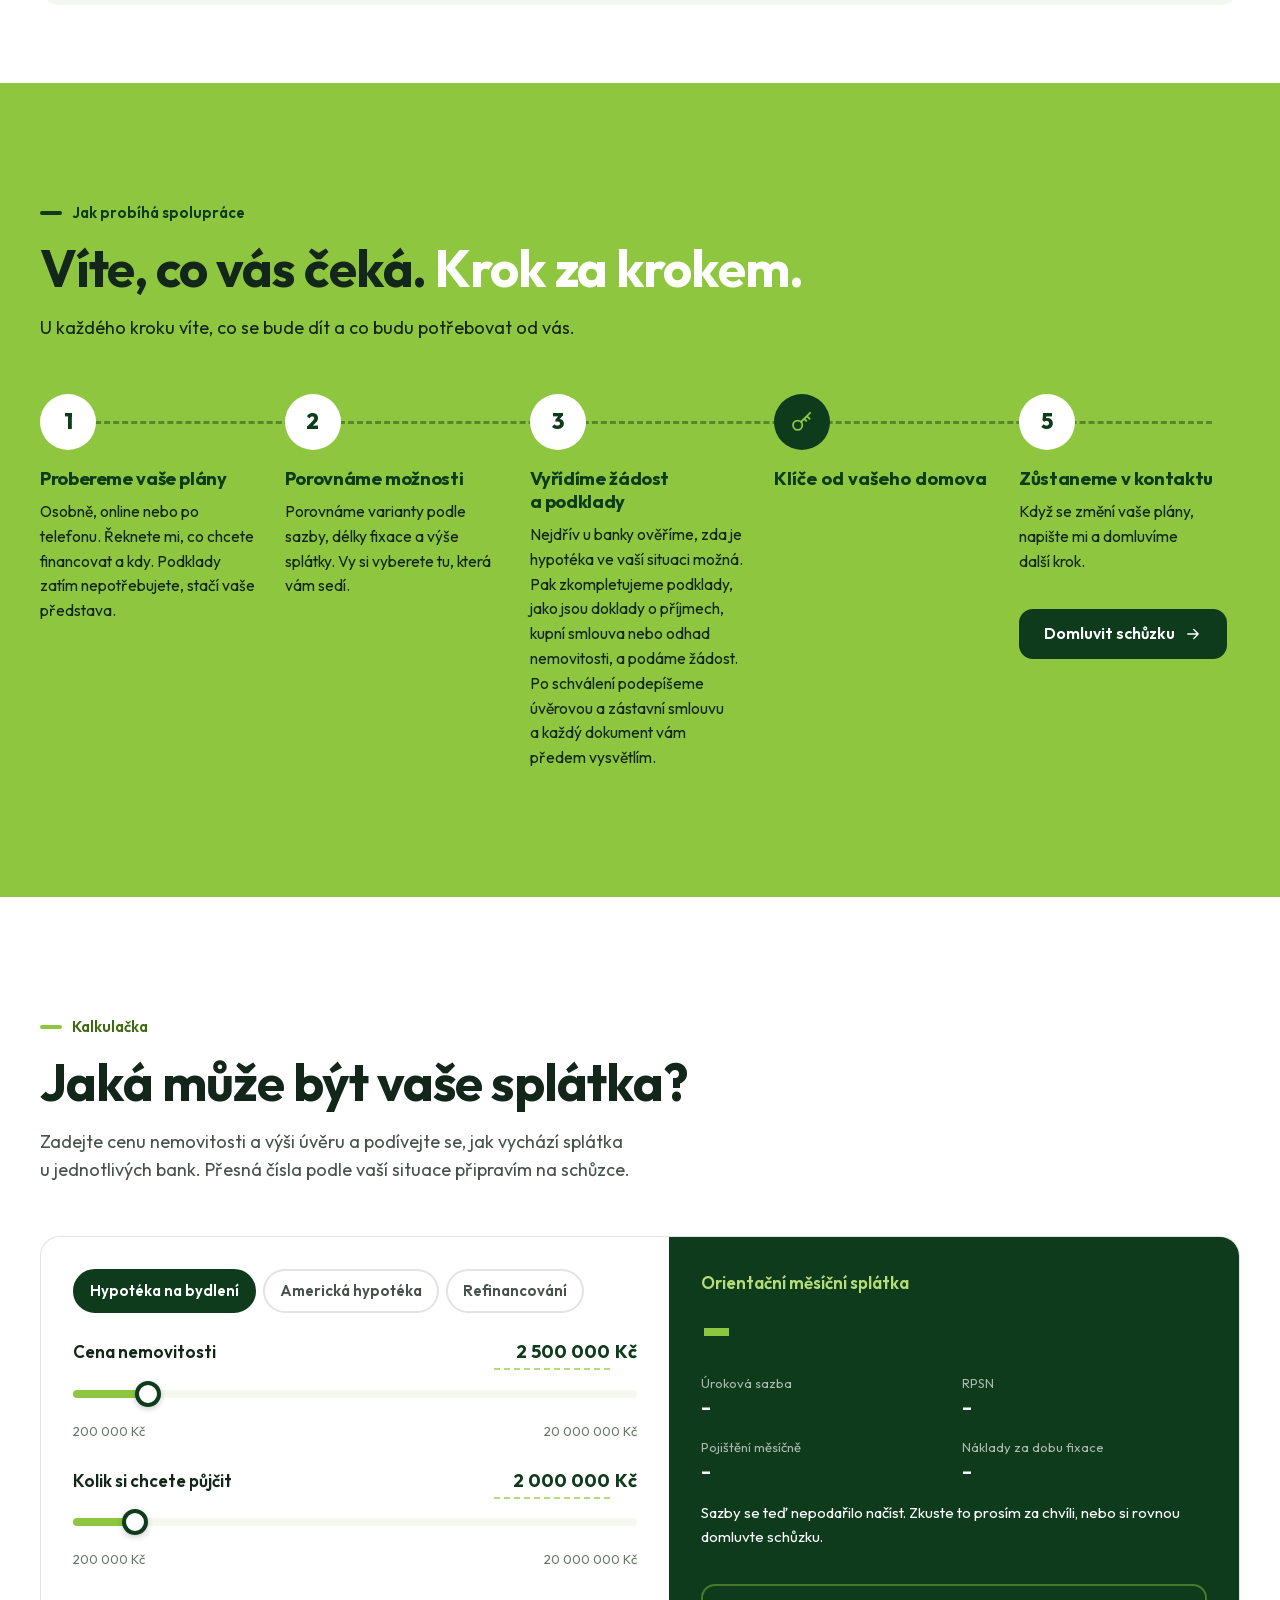
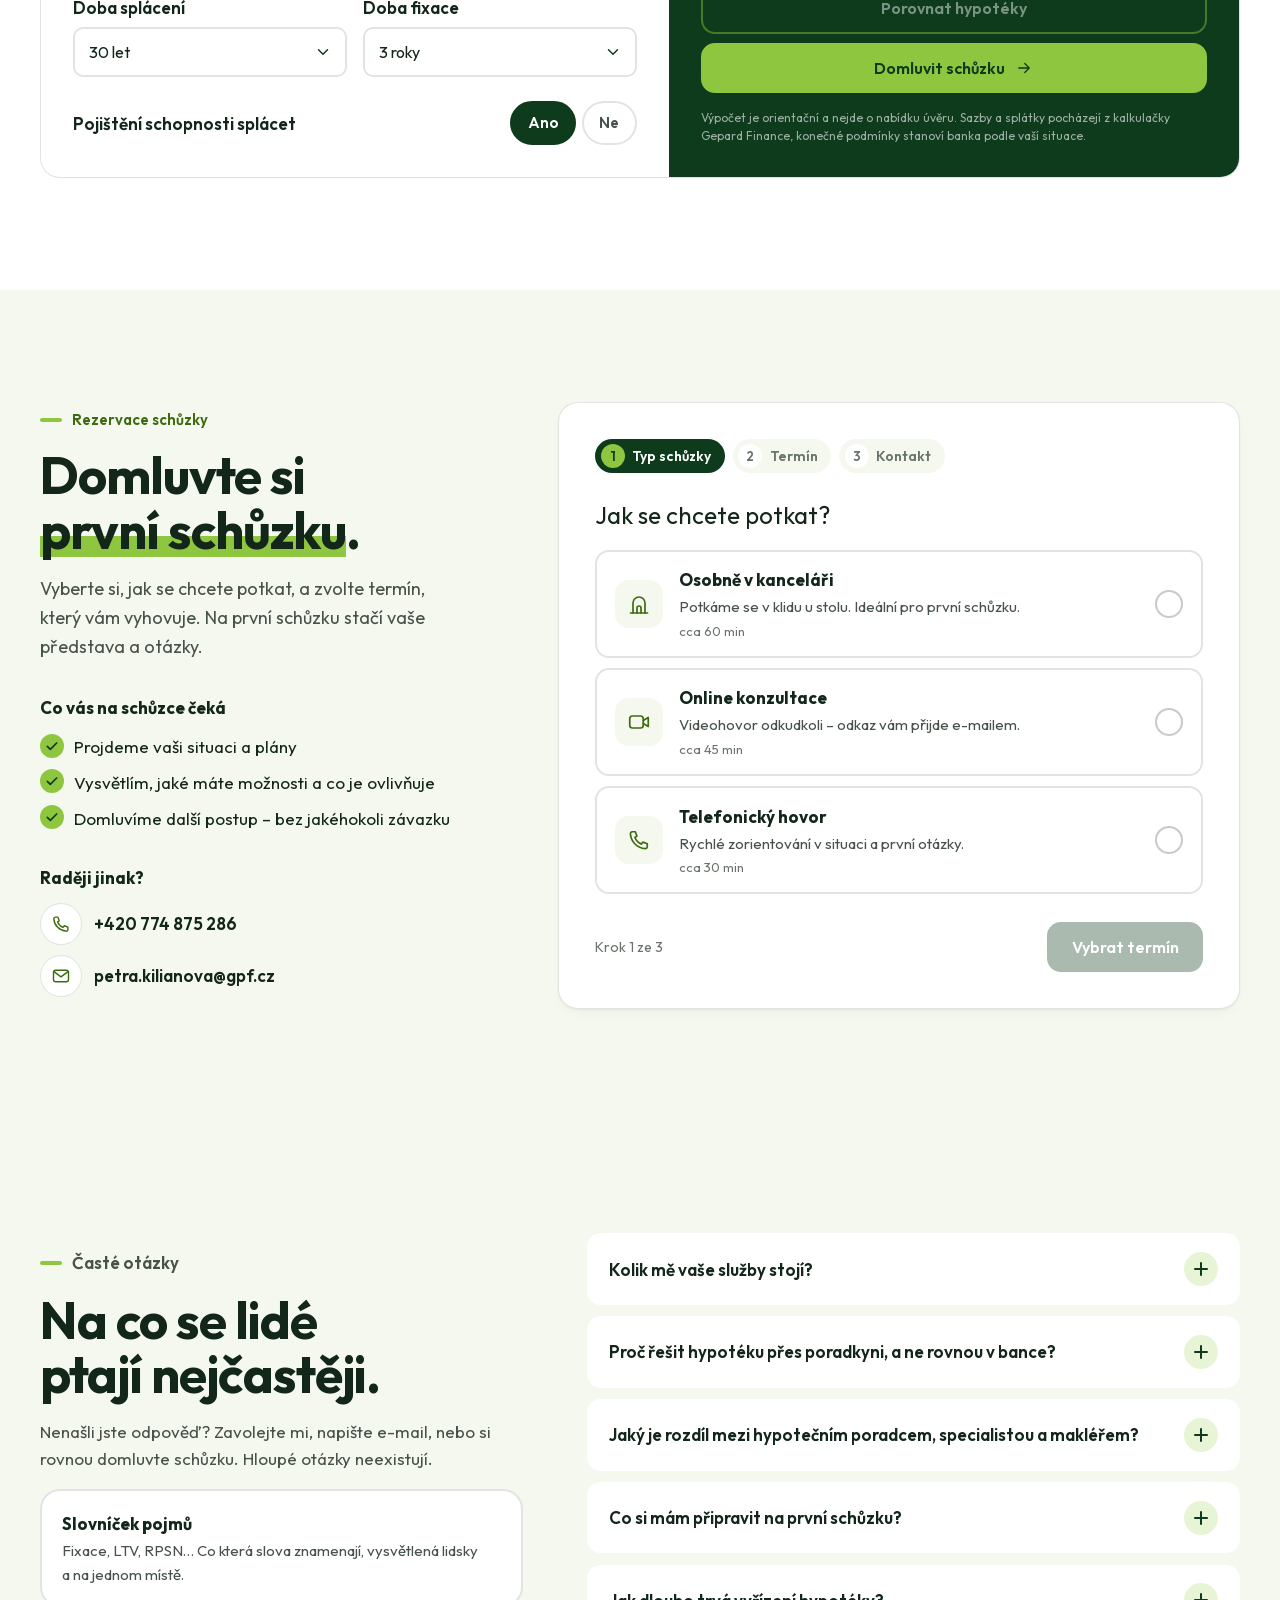
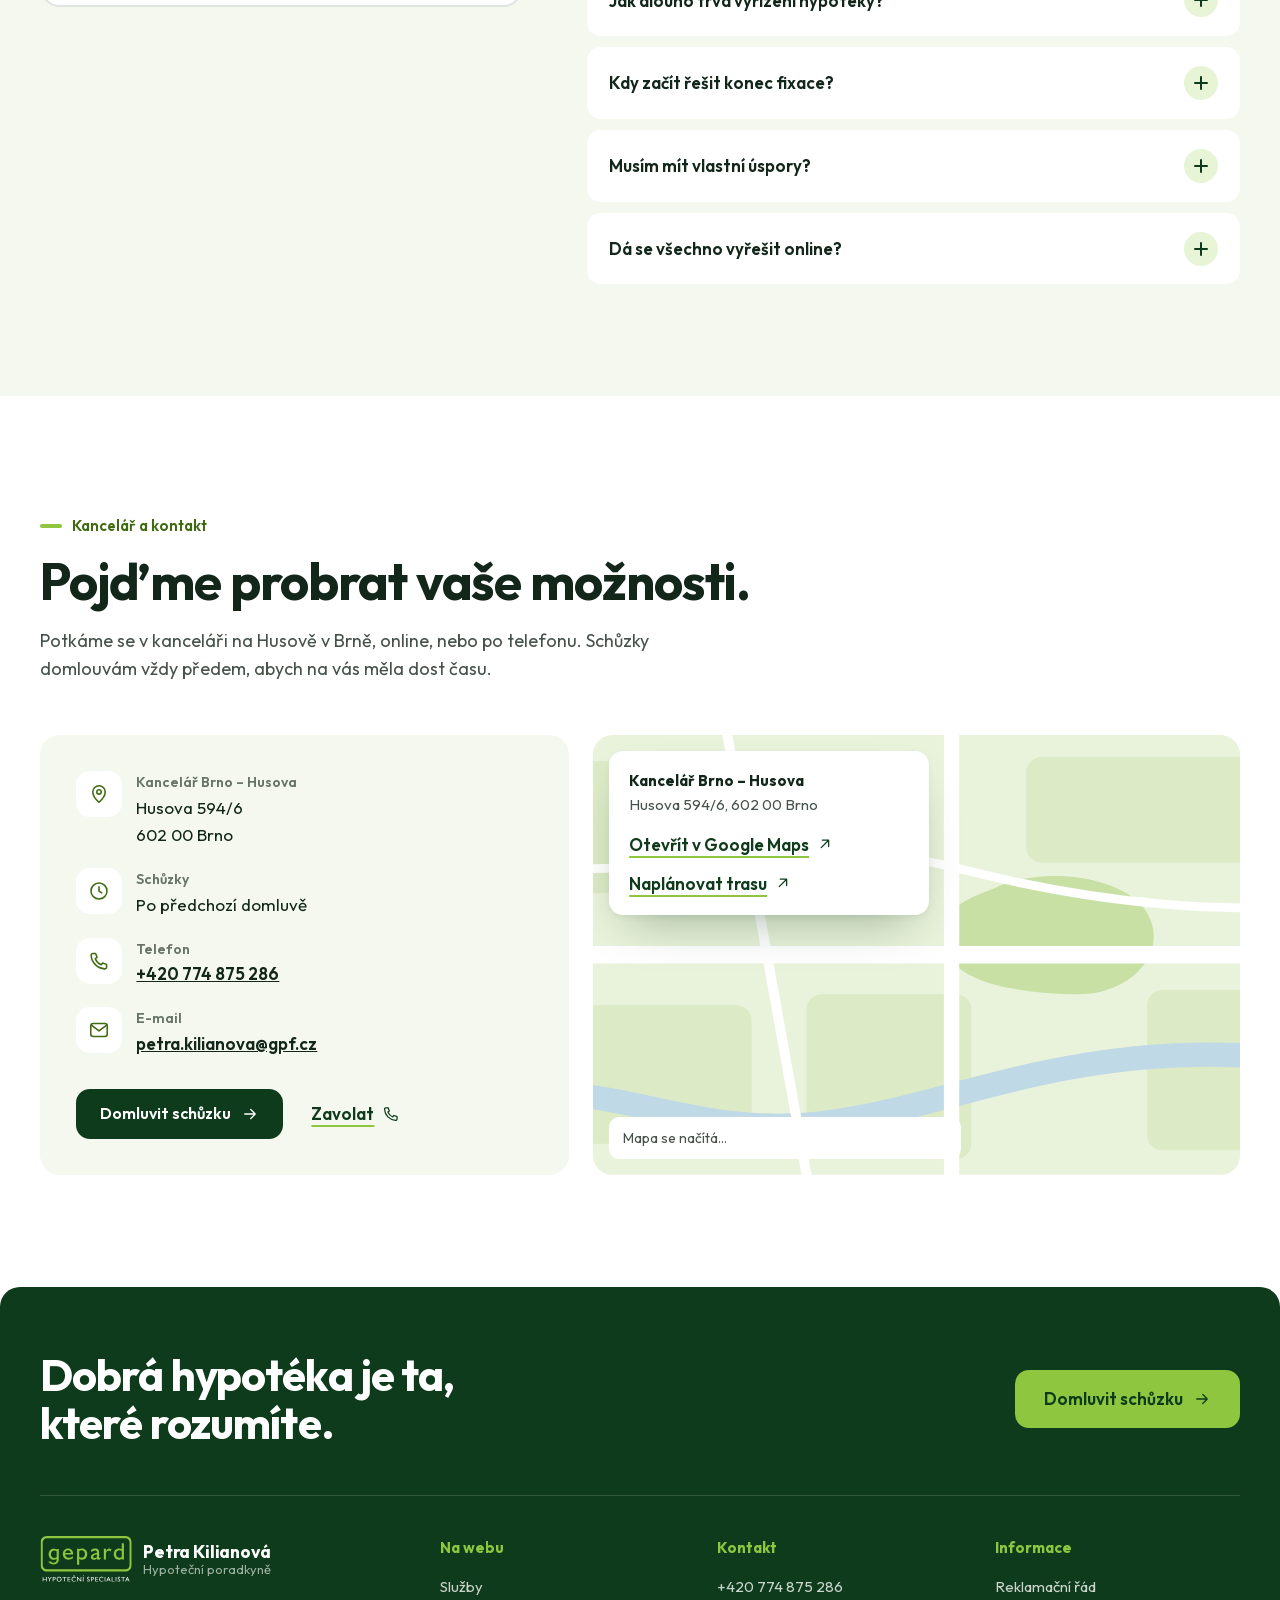
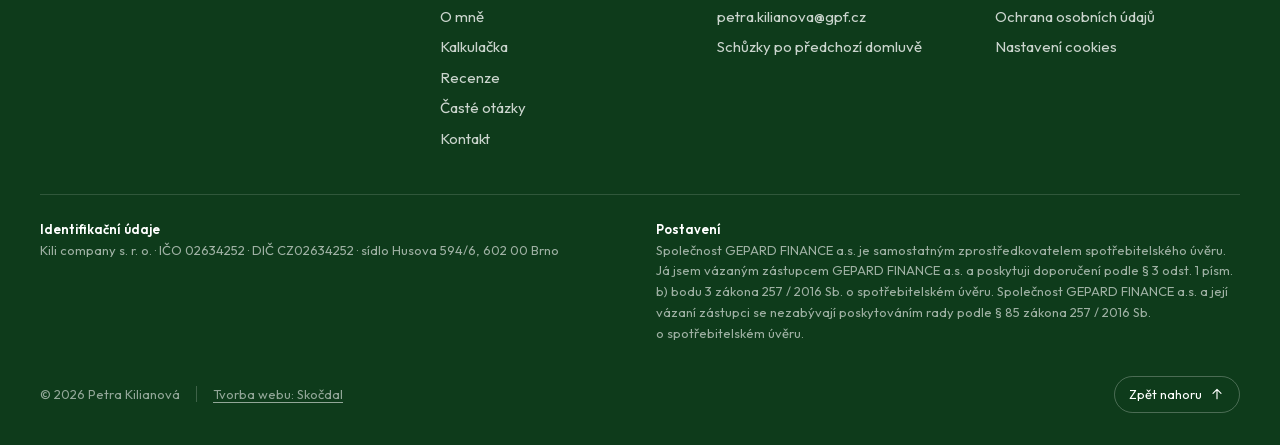
==== commit 6a8416f2: "Titulky stránek: Petra Kilianová – název stránky Co-Authored-By: Claude Opus 5.5 <noreply@anthropic." ====
--- a/index.html
+++ b/index.html
@@ -4,7 +4,7 @@
   <meta charset="utf-8">
   <meta name="viewport" content="width=device-width, initial-scale=1, viewport-fit=cover">
   <!-- seo-head:start -->
-  <title>Hypoteční poradkyně Brno – Petra Kilianová | Gepard Finance</title>
+  <title>Petra Kilianová – hypoteční poradkyně</title>
   <meta name="description" content="Hypoteční poradkyně s kanceláří v Brně, pomáhám po celé ČR. Porovnám nabídky bank a provedu vás hypotékou i refinancováním. Osobně, online i po telefonu.">
   <link rel="canonical" href="https://petaholec.github.io/petra-kilianova-web/">
 
@@ -13,7 +13,7 @@
   <meta property="og:locale" content="cs_CZ">
   <meta property="og:url" content="https://petaholec.github.io/petra-kilianova-web/">
   <meta property="og:site_name" content="Petra Kilianová">
-  <meta property="og:title" content="Hypoteční poradkyně Brno – Petra Kilianová | Gepard Finance">
+  <meta property="og:title" content="Petra Kilianová – hypoteční poradkyně">
   <meta property="og:description" content="Hypoteční poradkyně s kanceláří v Brně, pomáhám po celé ČR. Porovnám nabídky bank a provedu vás hypotékou i refinancováním. Osobně, online i po telefonu.">
   <meta name="twitter:card" content="summary">
 
@@ -202,20 +202,20 @@
 
   <link rel="icon" href="assets/img/favicon.ico" sizes="16x16 32x32">
   <link rel="preload" href="assets/fonts/outfit-var-latin.woff2" as="font" type="font/woff2" crossorigin>
-  <link rel="stylesheet" href="assets/css/styles.css?v=202611059">
+  <link rel="stylesheet" href="assets/css/styles.css?v=202611060">
 
   <script>document.documentElement.classList.add('js');</script>
 
   <!-- Obsah (texty, kontakty, služby…) – upravujte v tomto souboru -->
-  <script defer src="content/site.js?v=202611059"></script>
+  <script defer src="content/site.js?v=202611060"></script>
 
   <!-- Logika webu -->
   <script defer src="content/blog/posts.js"></script>
-  <script defer src="assets/js/core.js?v=202611059"></script>
-  <script defer src="assets/js/blog.js?v=202611059"></script>
-  <script defer src="assets/js/consent.js?v=202611059"></script>
-  <script defer src="assets/js/booking.js?v=202611059"></script>
-  <script defer src="assets/js/app.js?v=202611059"></script>
+  <script defer src="assets/js/core.js?v=202611060"></script>
+  <script defer src="assets/js/blog.js?v=202611060"></script>
+  <script defer src="assets/js/consent.js?v=202611060"></script>
+  <script defer src="assets/js/booking.js?v=202611060"></script>
+  <script defer src="assets/js/app.js?v=202611060"></script>
 </head>
 <body data-page="home">
   <div data-render="header"></div>
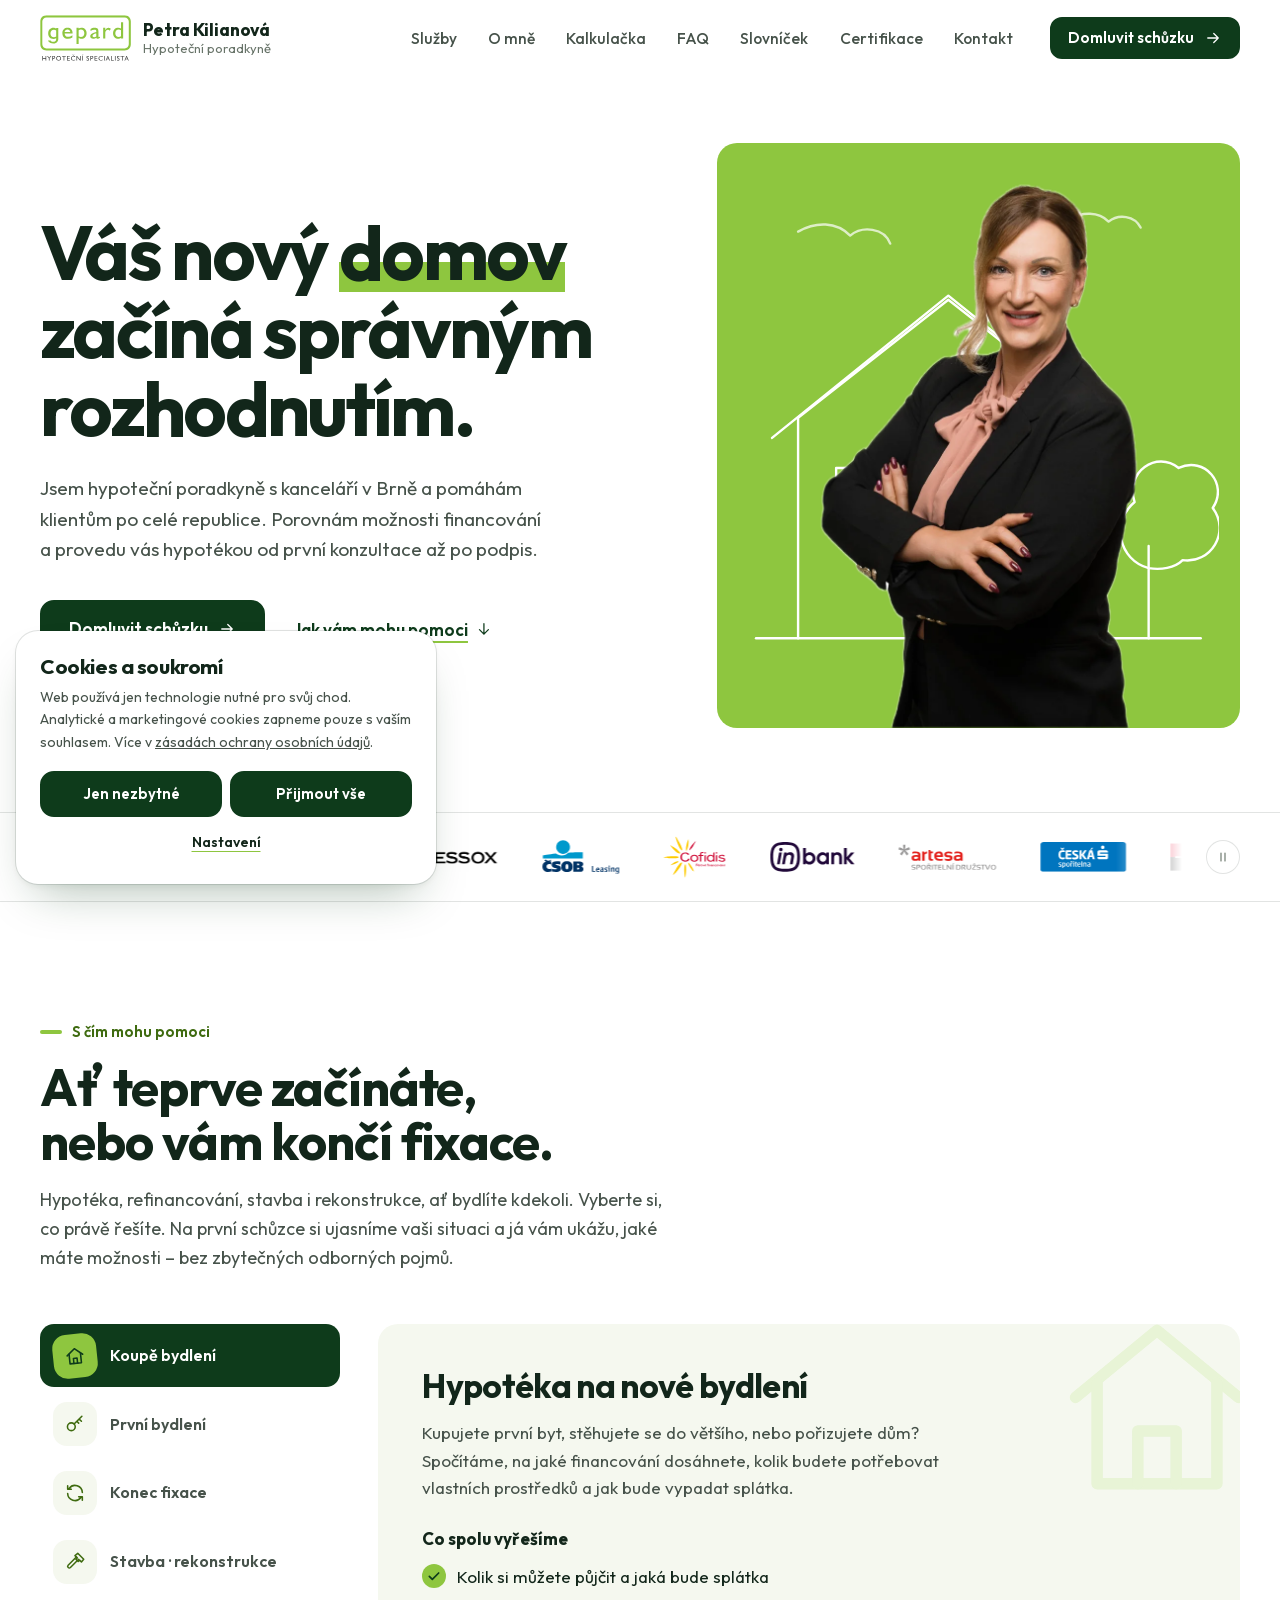
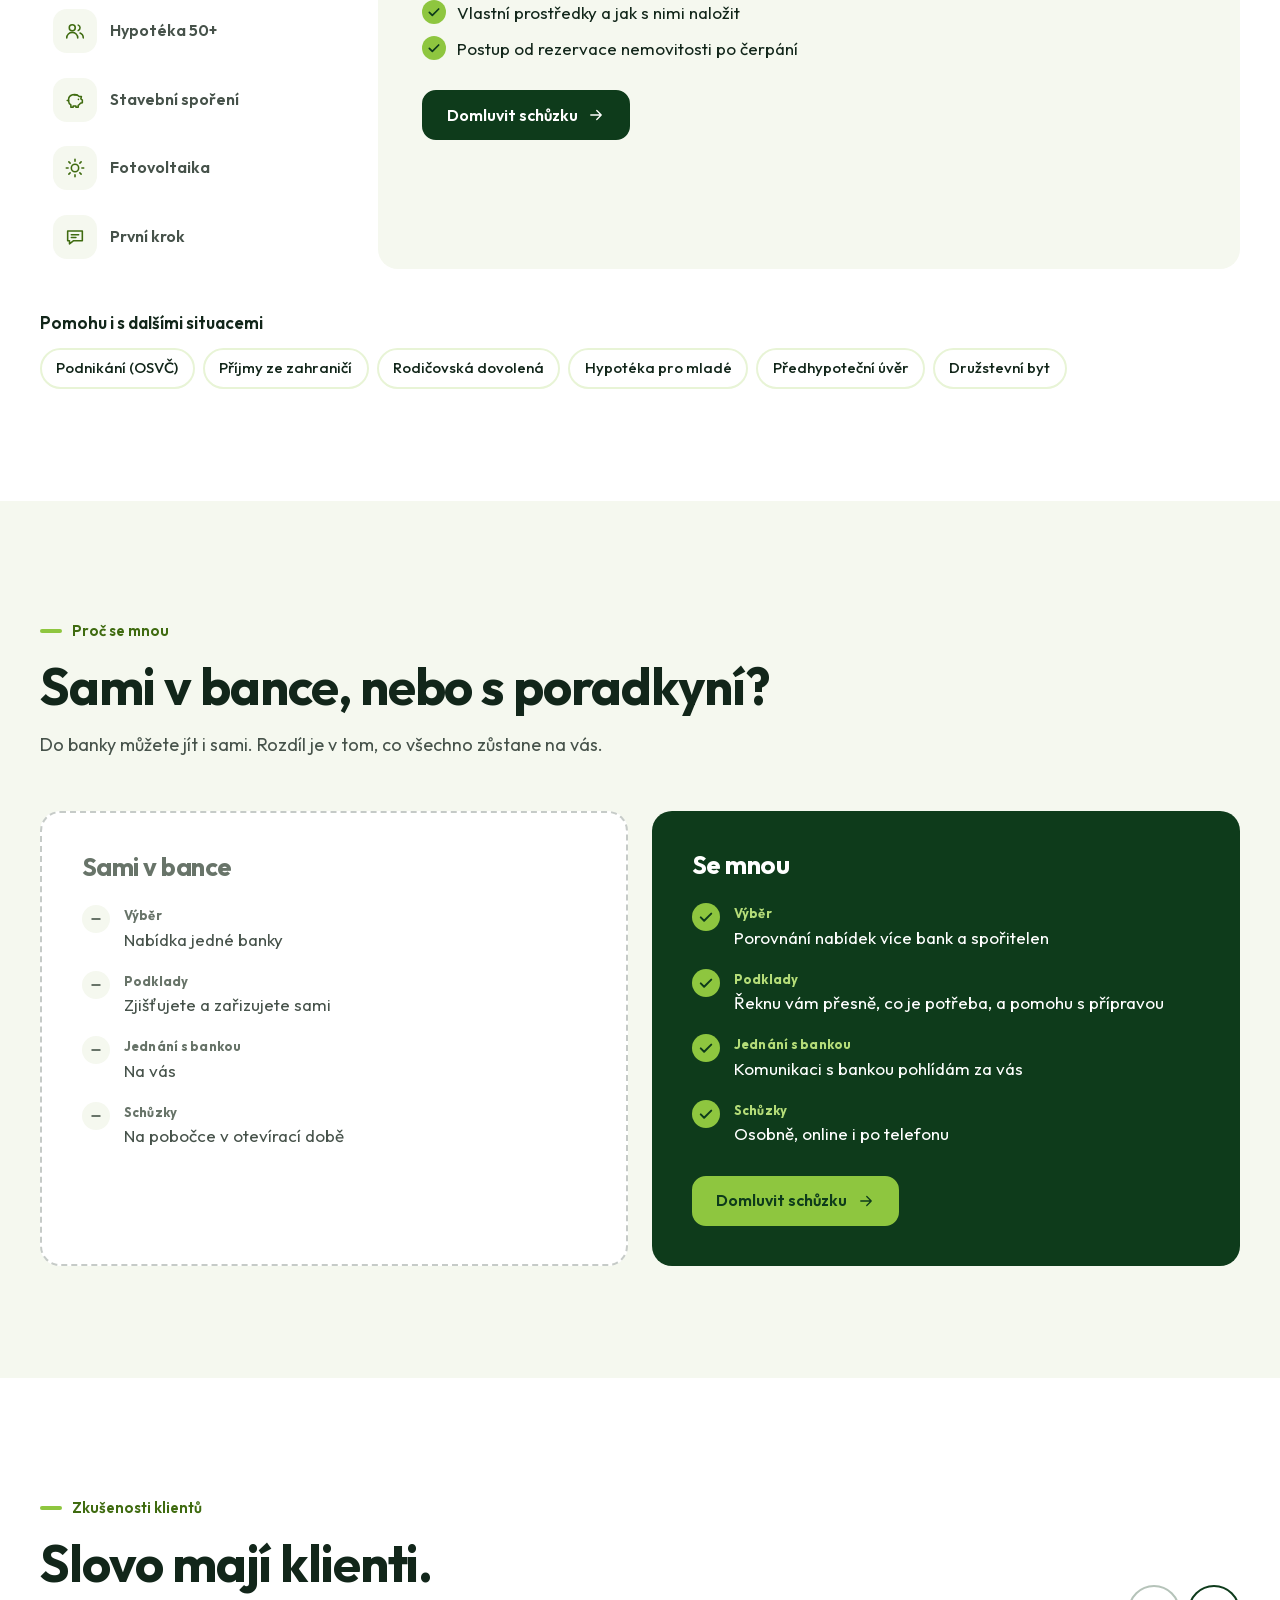
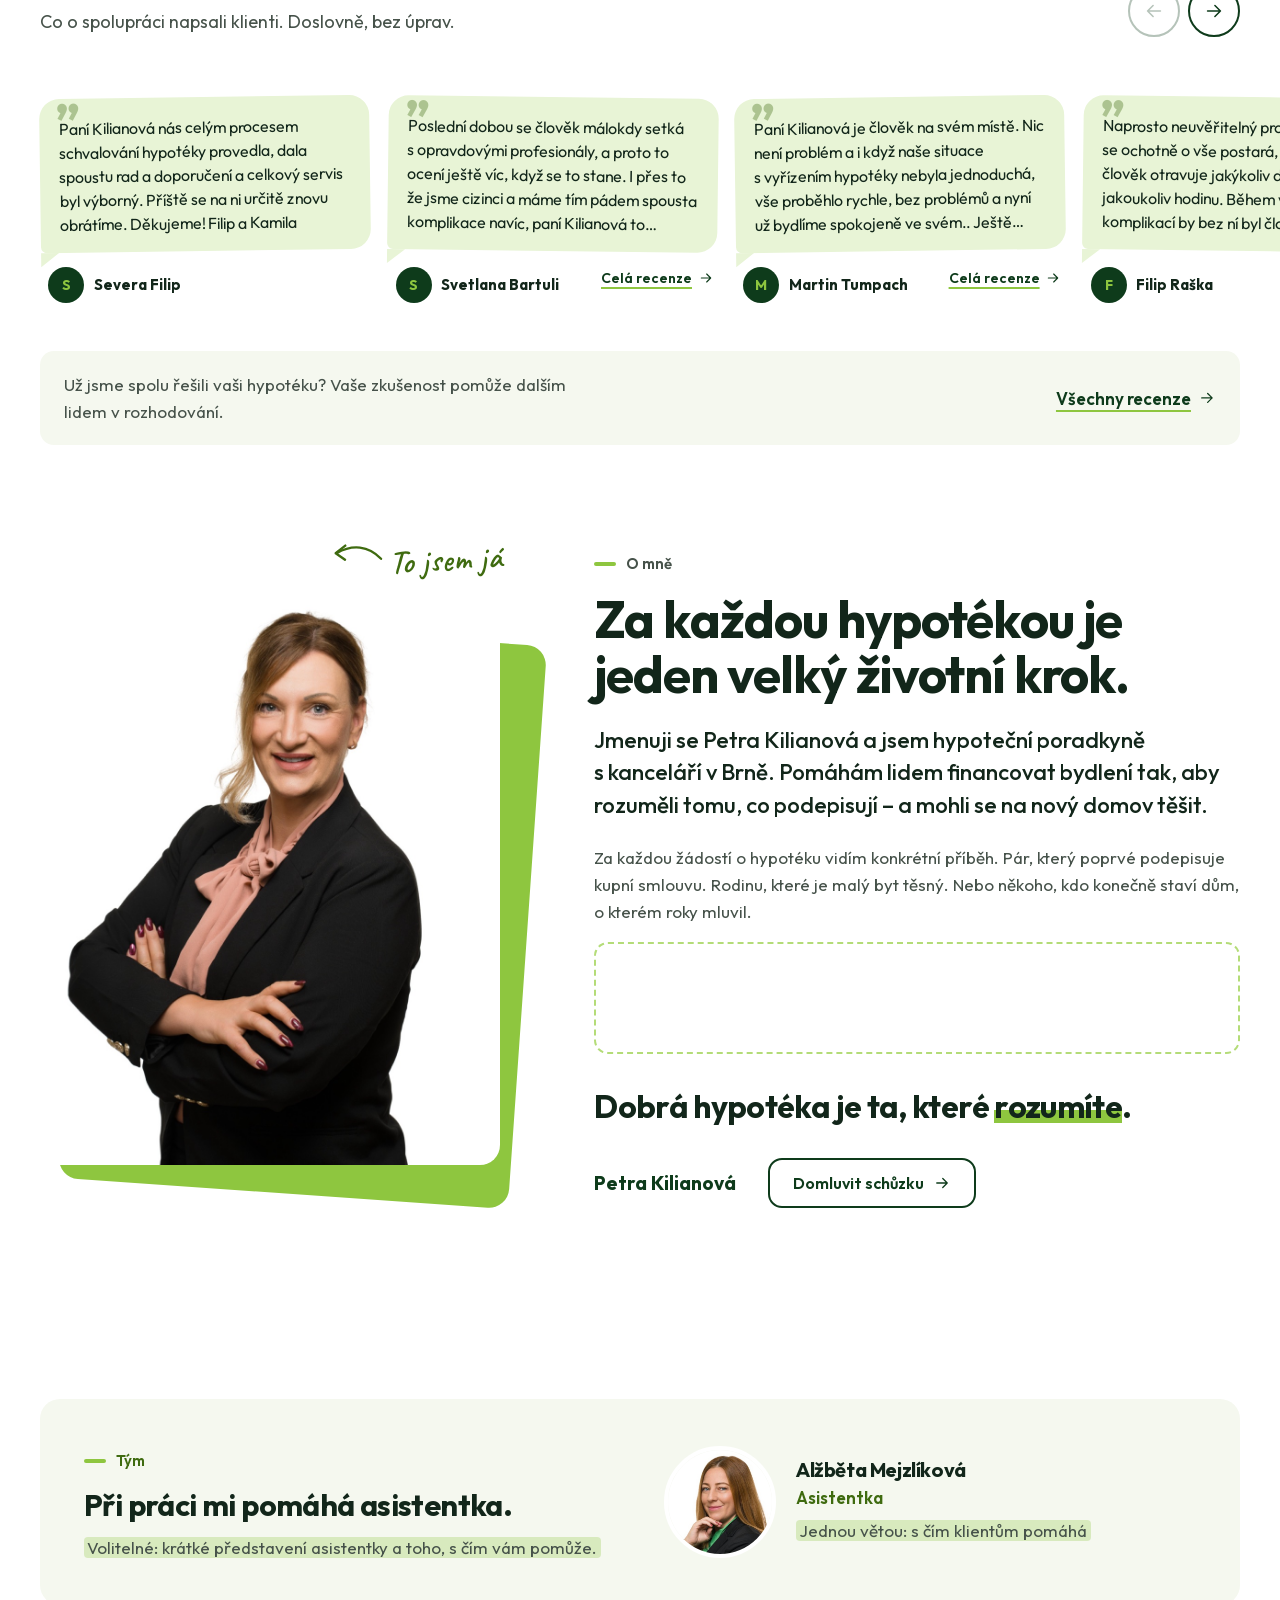
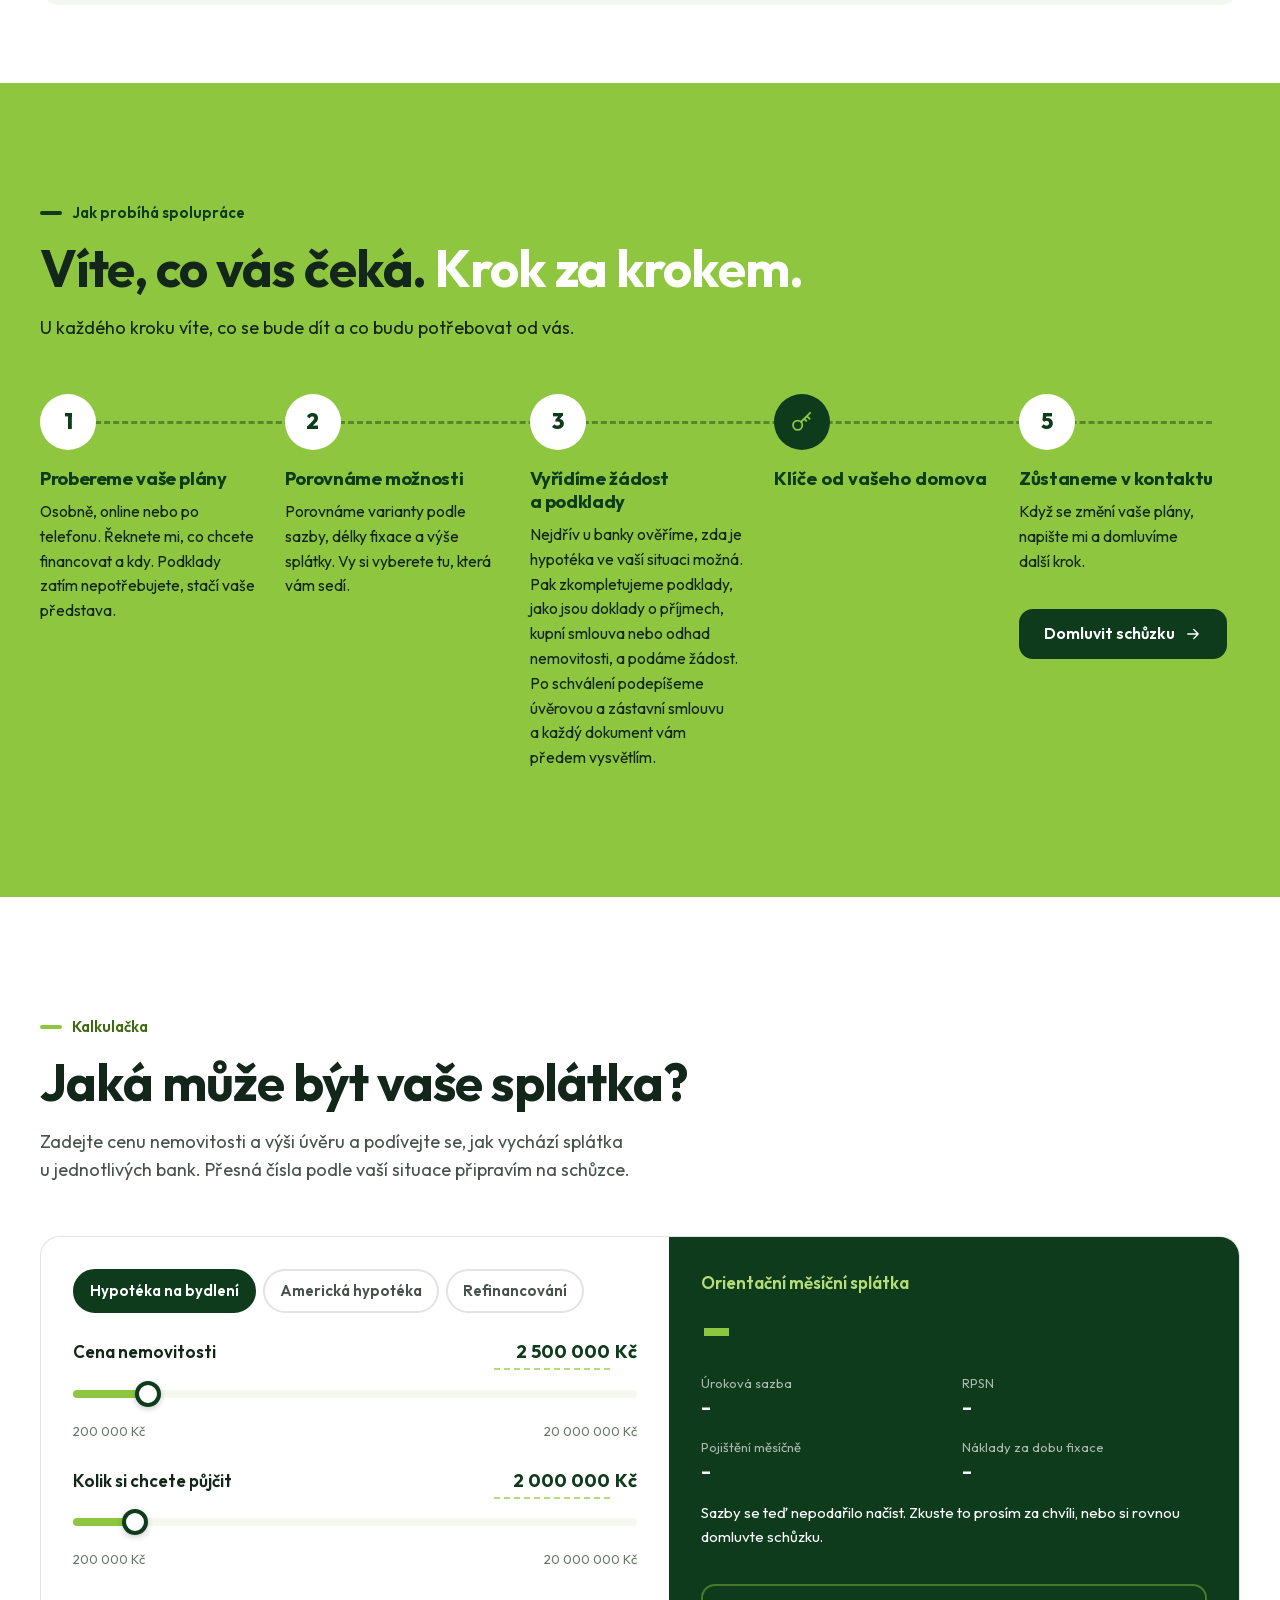
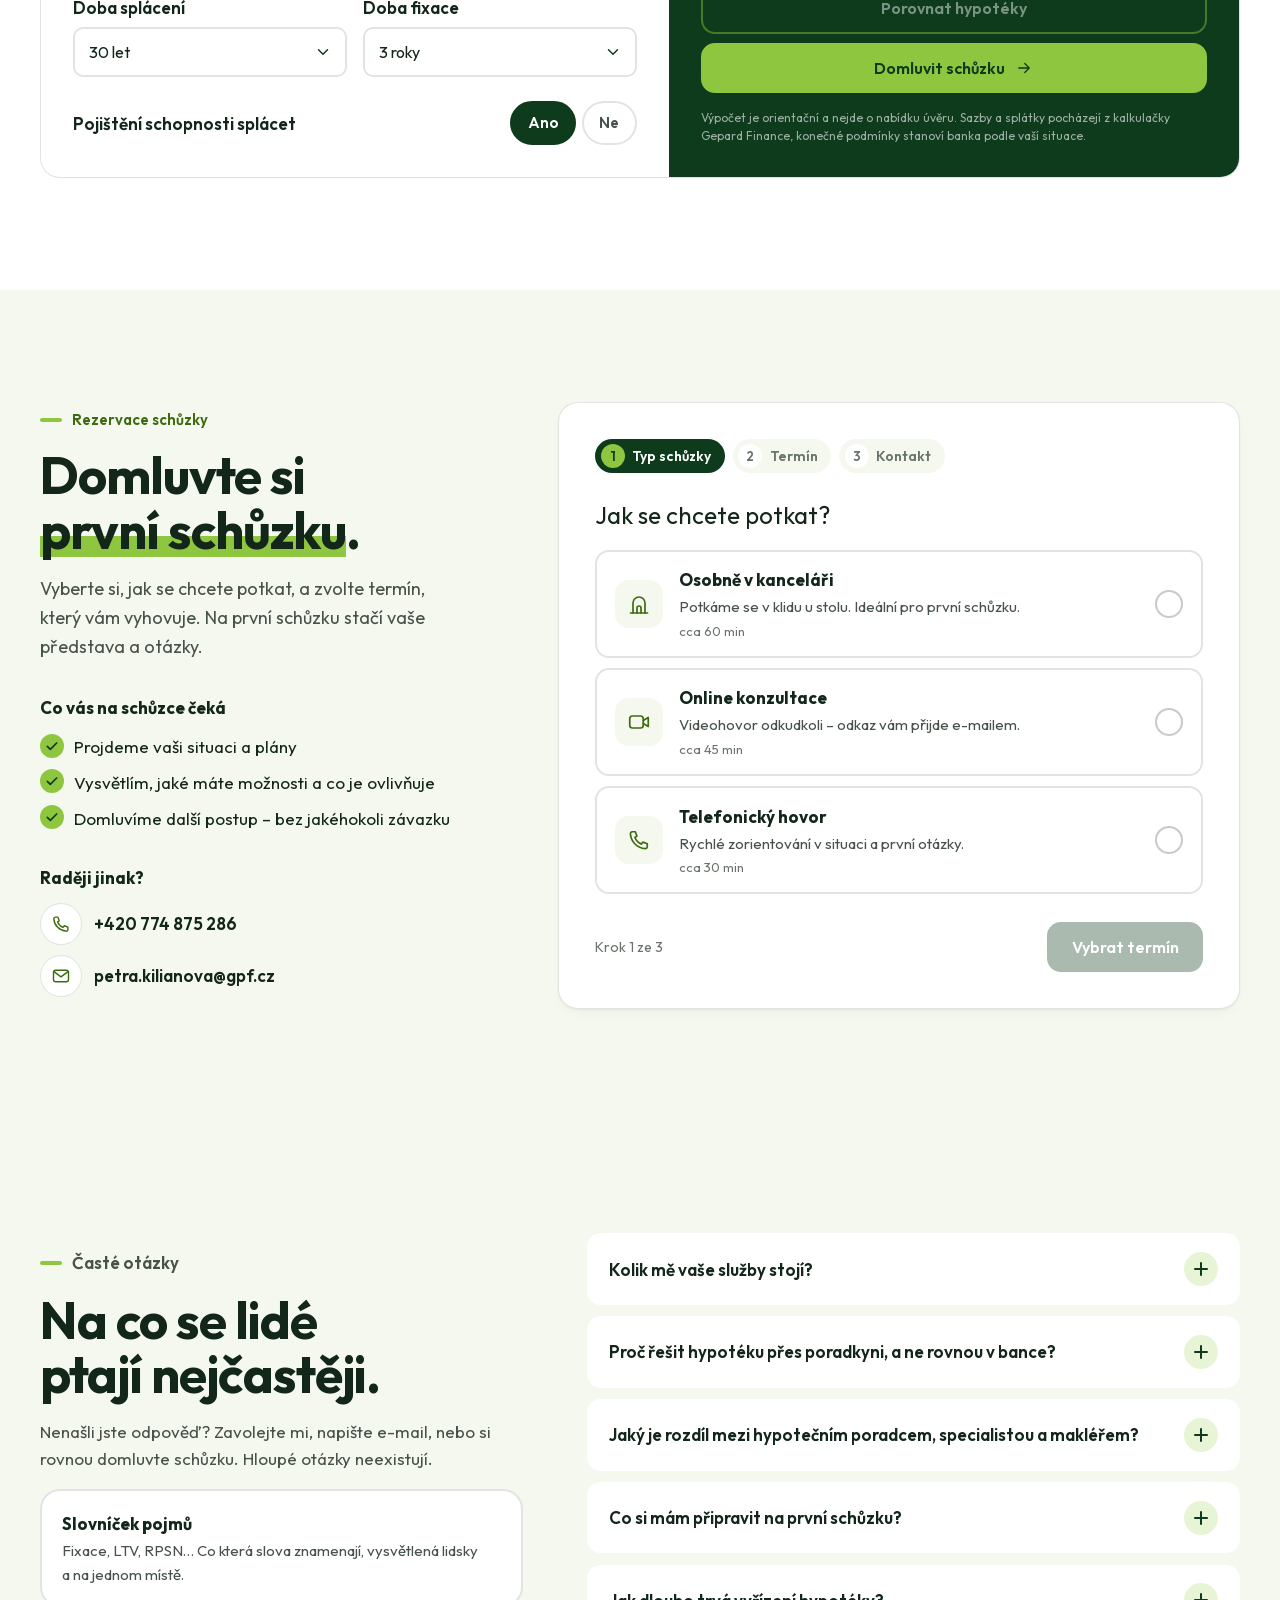
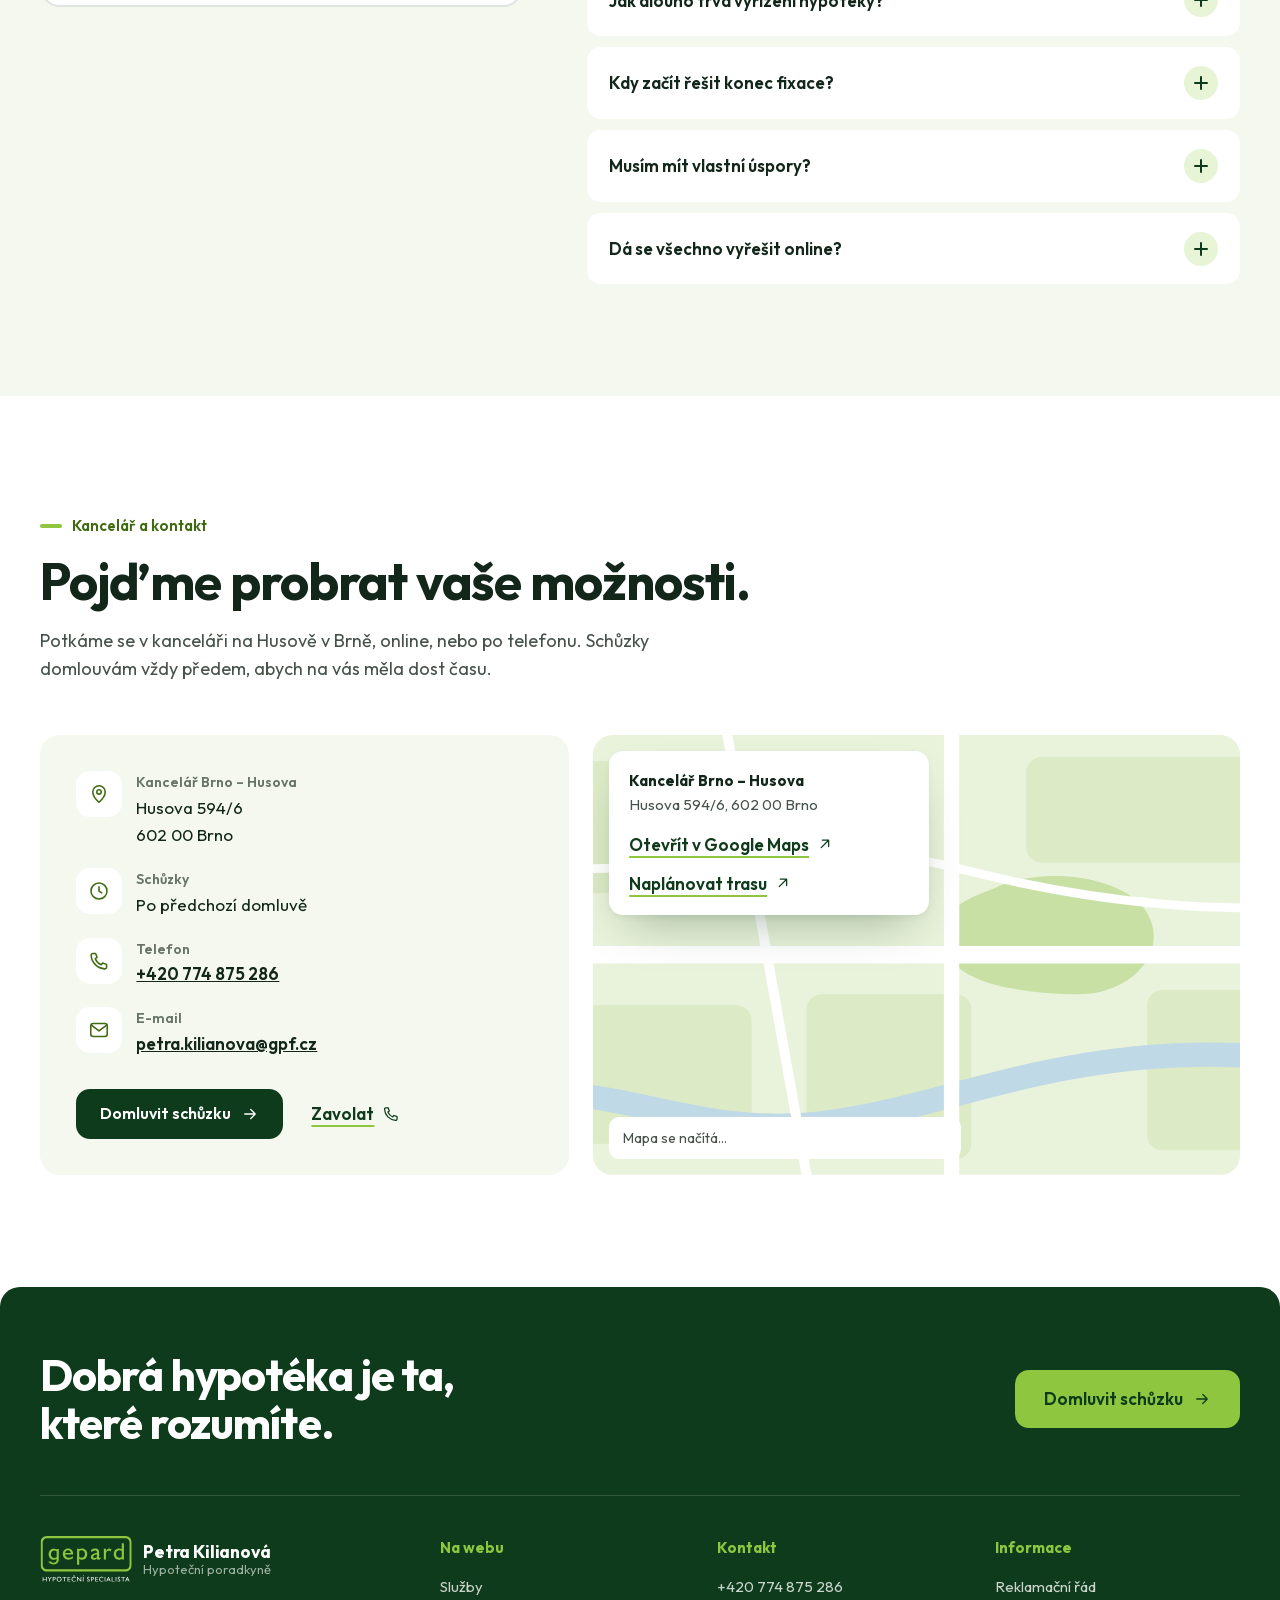
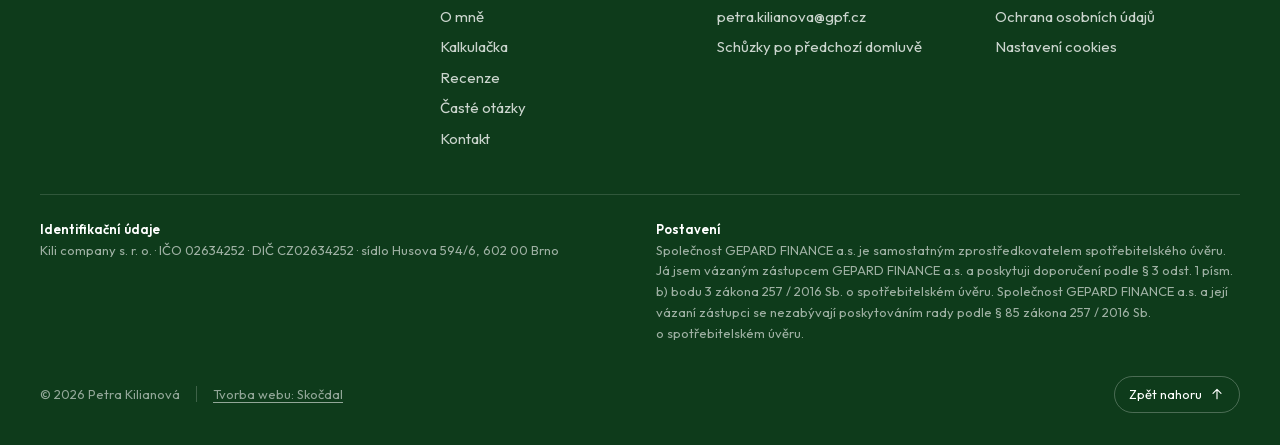
==== commit f7eb19e2: "Adresy bez .html: odkazy, canonical, sitemap a .htaccess pro hosting Co-Authored-By: Claude Opus 5.5" ====
--- a/index.html
+++ b/index.html
@@ -202,20 +202,20 @@
 
   <link rel="icon" href="assets/img/favicon.ico" sizes="16x16 32x32">
   <link rel="preload" href="assets/fonts/outfit-var-latin.woff2" as="font" type="font/woff2" crossorigin>
-  <link rel="stylesheet" href="assets/css/styles.css?v=202611060">
+  <link rel="stylesheet" href="assets/css/styles.css?v=202611061">
 
   <script>document.documentElement.classList.add('js');</script>
 
   <!-- Obsah (texty, kontakty, služby…) – upravujte v tomto souboru -->
-  <script defer src="content/site.js?v=202611060"></script>
+  <script defer src="content/site.js?v=202611061"></script>
 
   <!-- Logika webu -->
   <script defer src="content/blog/posts.js"></script>
-  <script defer src="assets/js/core.js?v=202611060"></script>
-  <script defer src="assets/js/blog.js?v=202611060"></script>
-  <script defer src="assets/js/consent.js?v=202611060"></script>
-  <script defer src="assets/js/booking.js?v=202611060"></script>
-  <script defer src="assets/js/app.js?v=202611060"></script>
+  <script defer src="assets/js/core.js?v=202611061"></script>
+  <script defer src="assets/js/blog.js?v=202611061"></script>
+  <script defer src="assets/js/consent.js?v=202611061"></script>
+  <script defer src="assets/js/booking.js?v=202611061"></script>
+  <script defer src="assets/js/app.js?v=202611061"></script>
 </head>
 <body data-page="home">
   <div data-render="header"></div>
@@ -269,7 +269,7 @@
 <p>Většinu kroků zvládneme online nebo po telefonu. Pokud dáváte přednost osobnímu setkání, potkáme se v kanceláři.</p>
 <h2>Pojďme probrat vaše možnosti.</h2>
 <p>Kancelář Brno – Husova, Husova 594/6, 602 00 Brno. Telefon: <a href="tel:+420774875286">+420 774 875 286</a>, e-mail: <a href="mailto:petra.kilianova@gpf.cz">petra.kilianova@gpf.cz</a>.</p>
-<p><a href="recenze.html">Recenze klientů</a> · <a href="slovnicek.html">Slovníček hypotečních pojmů</a></p>
+<p><a href="recenze">Recenze klientů</a> · <a href="slovnicek">Slovníček hypotečních pojmů</a></p>
 </div>
   <!-- seo-main:end -->
     <noscript>
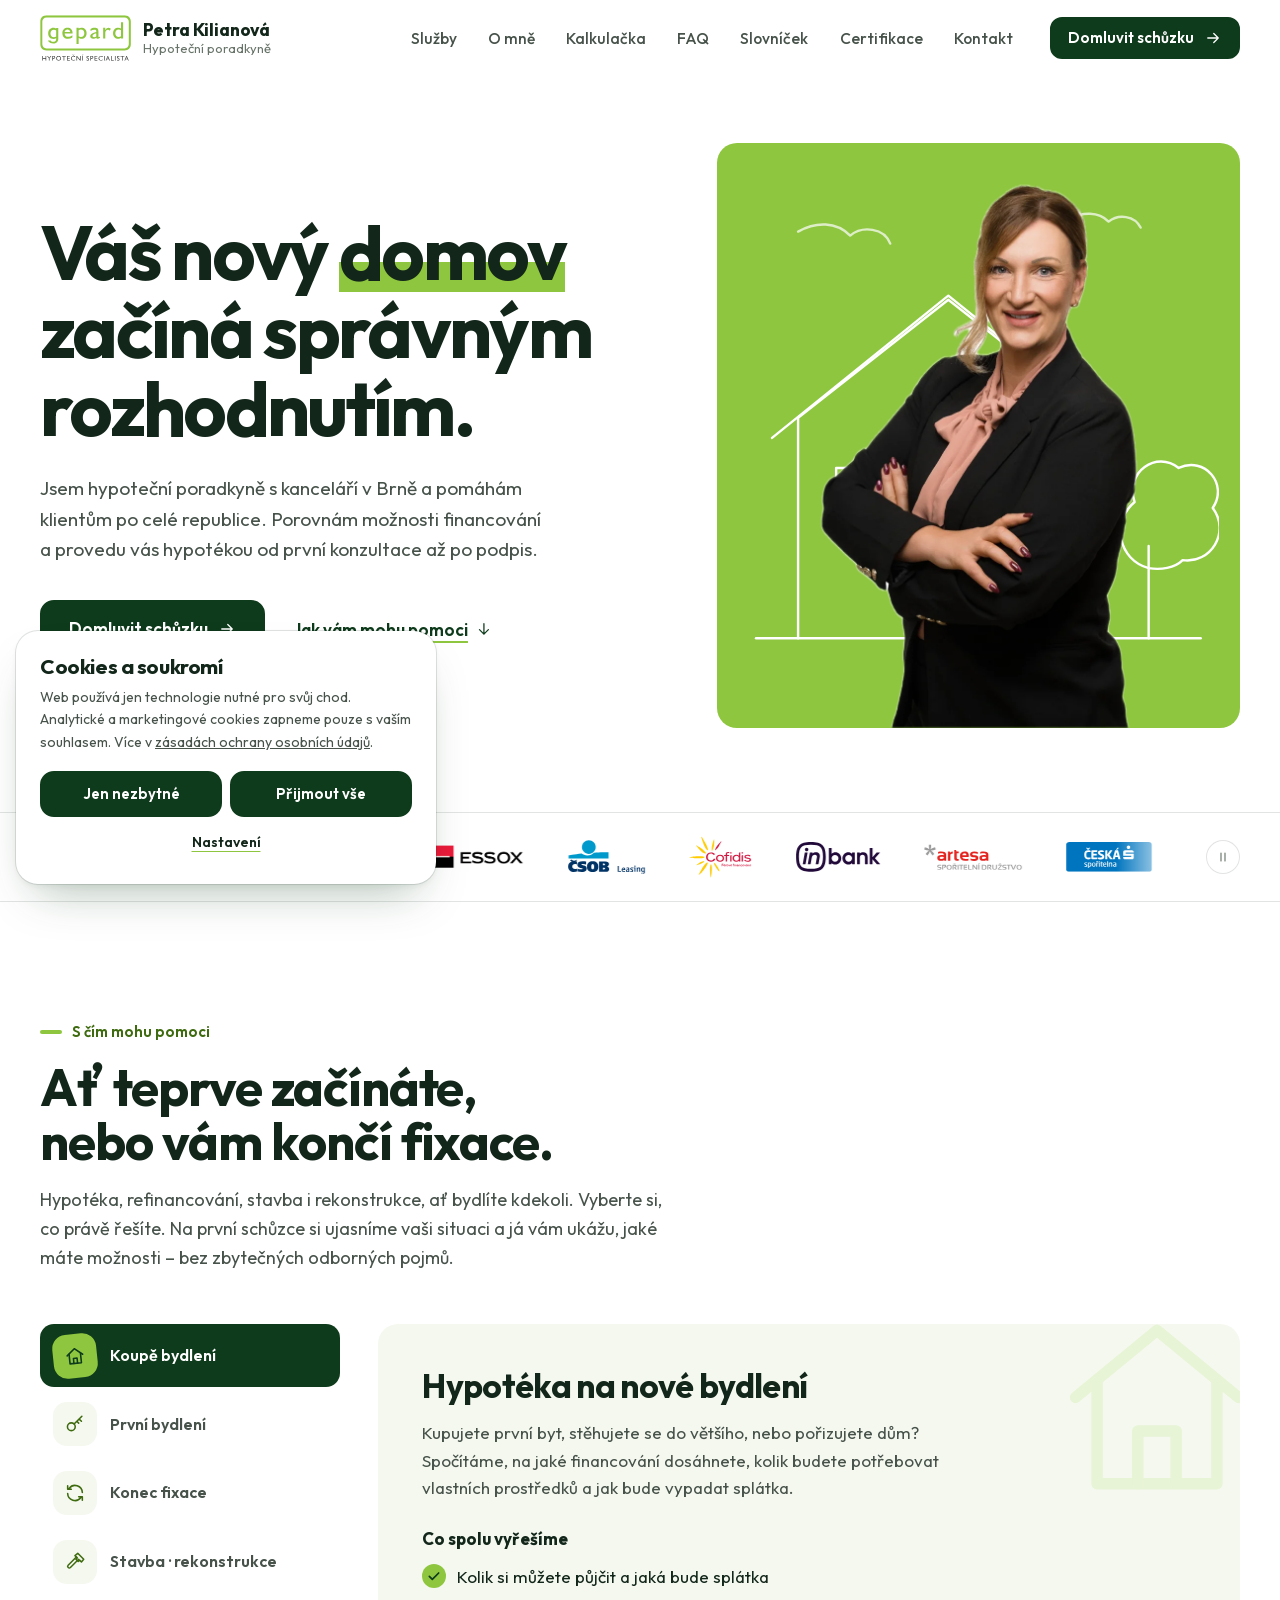
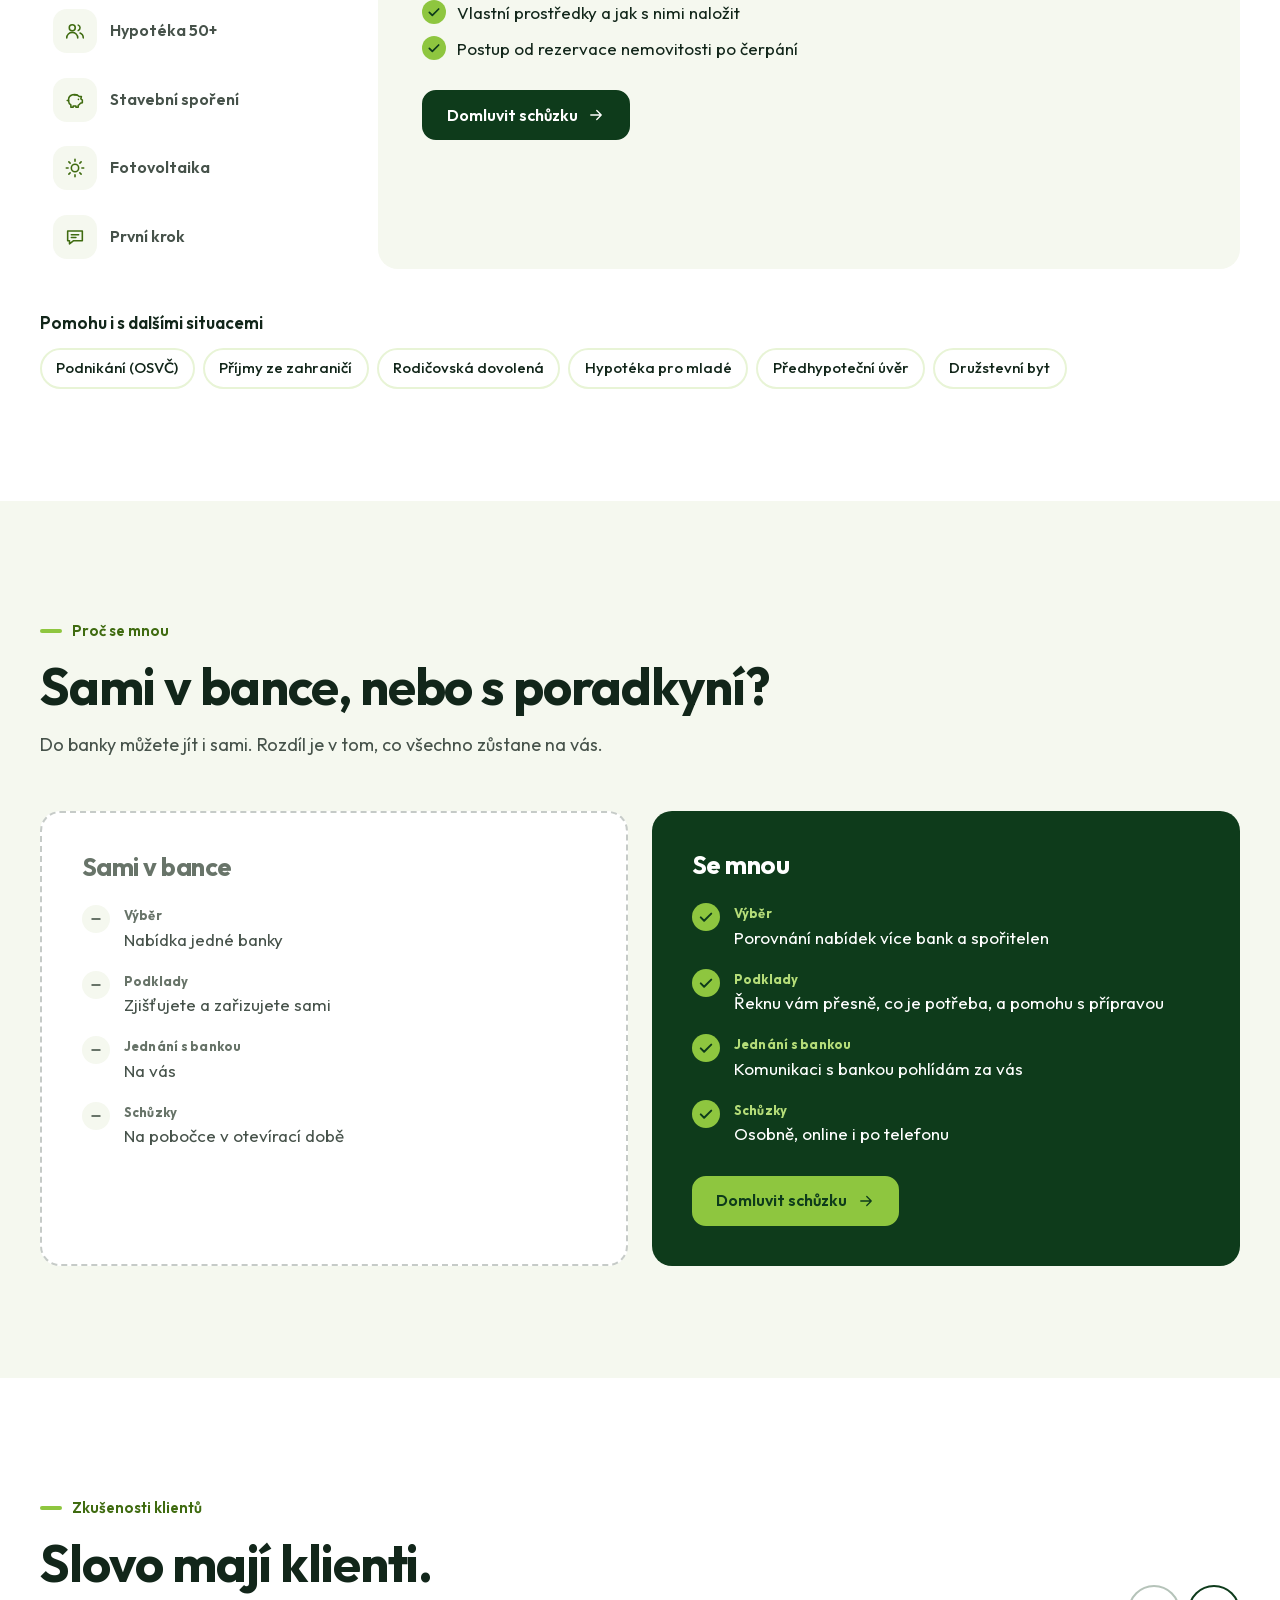
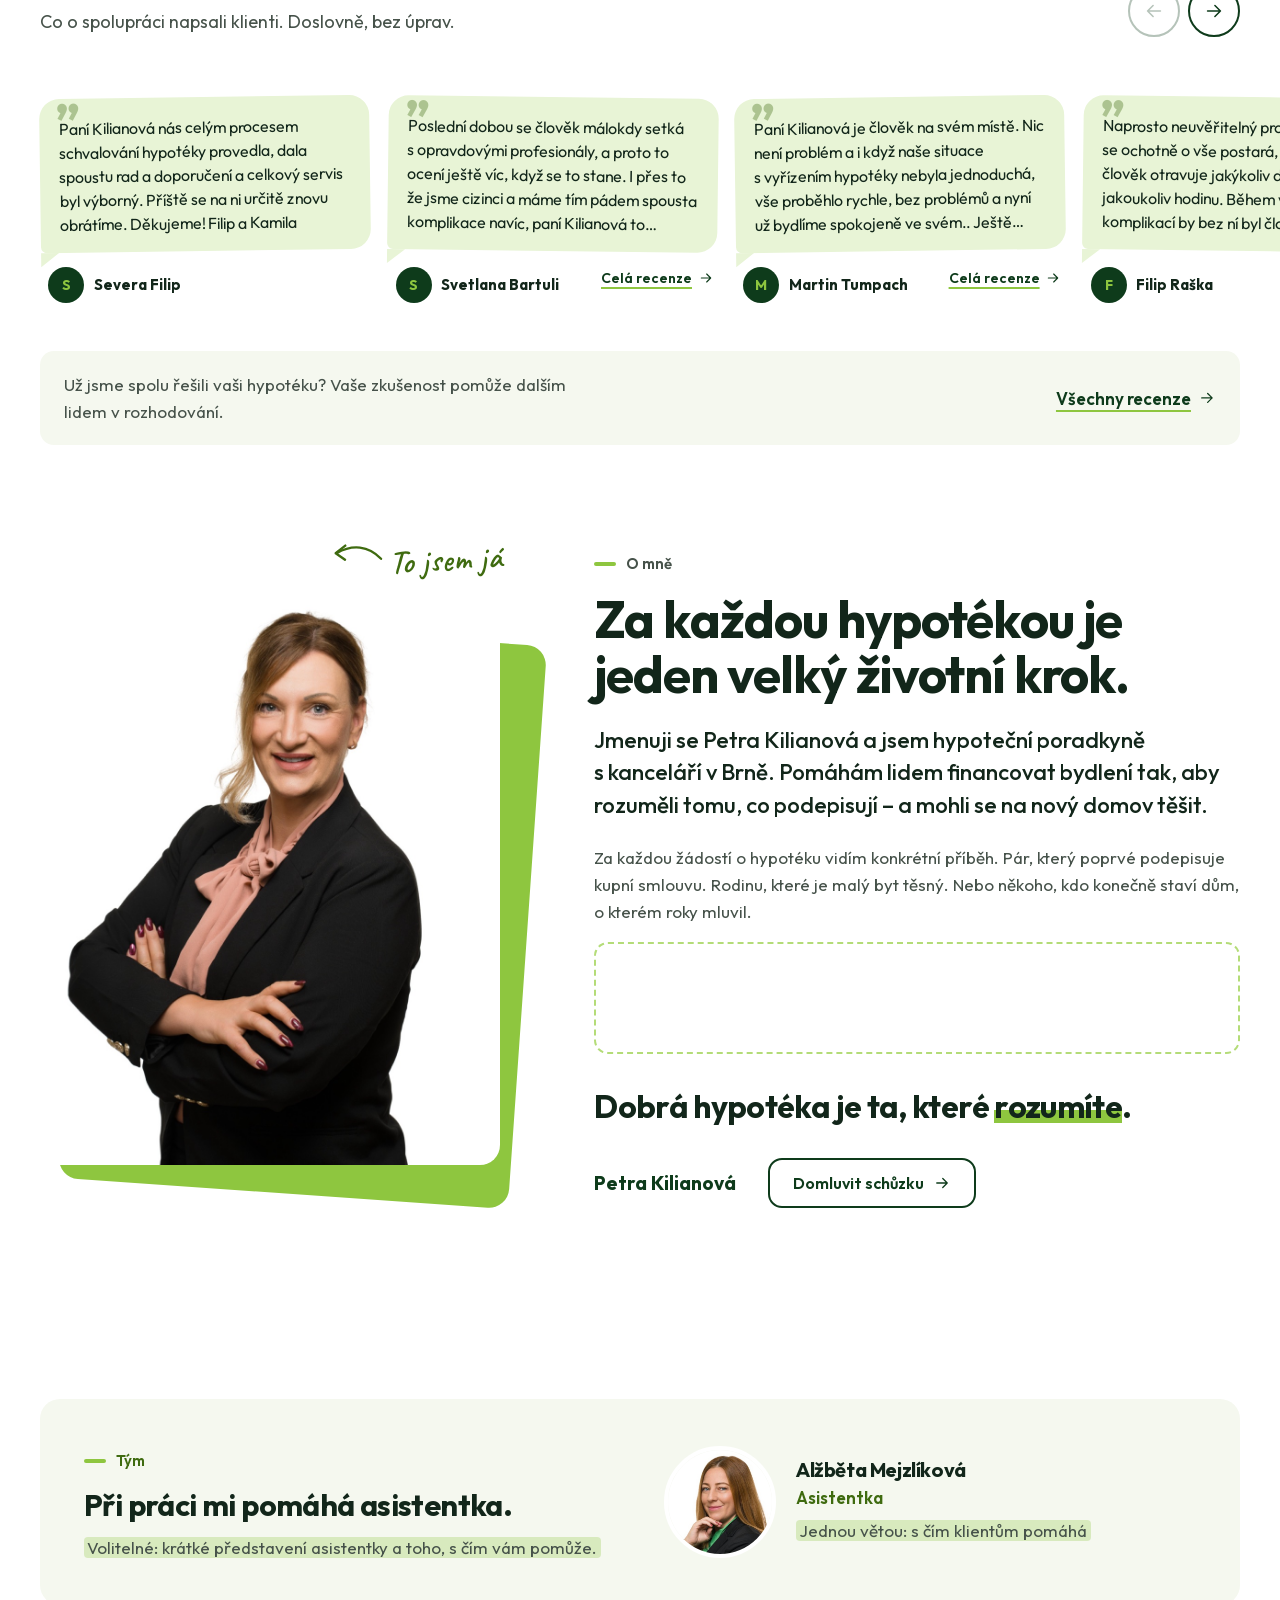
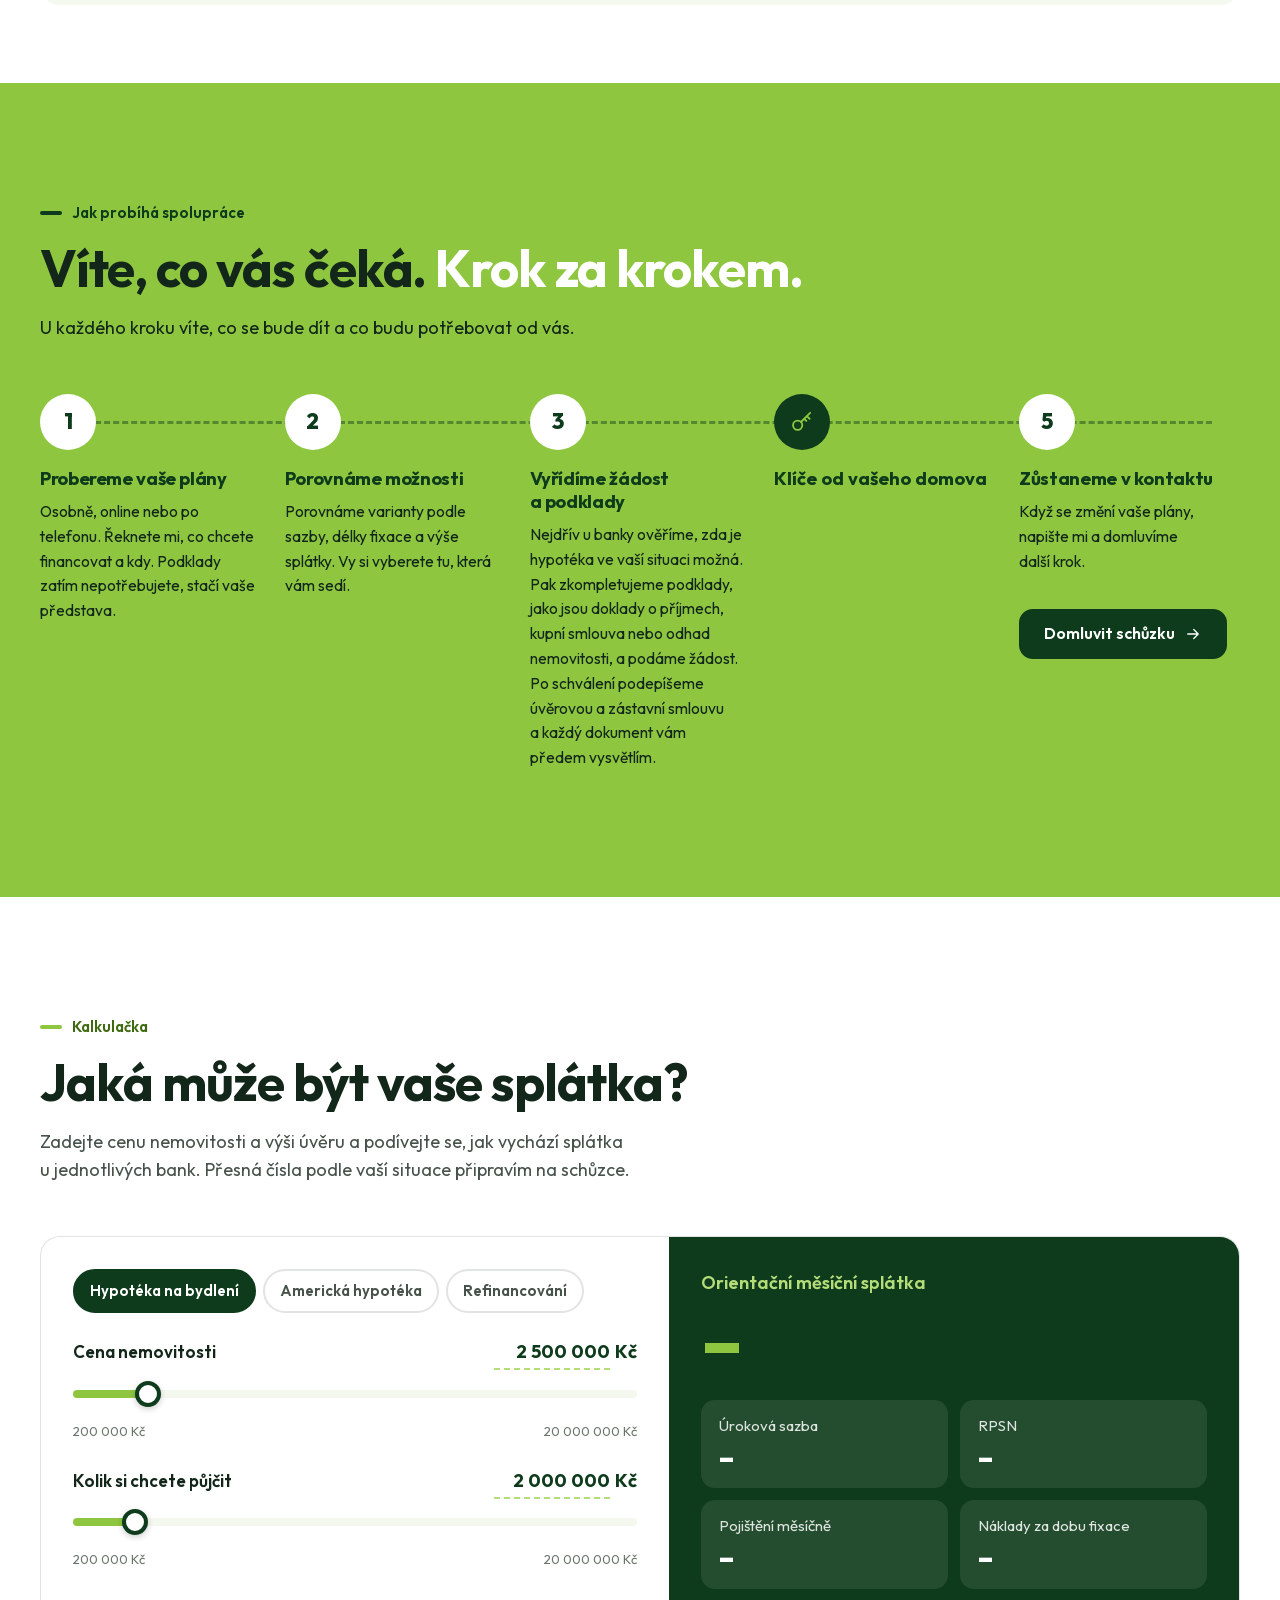
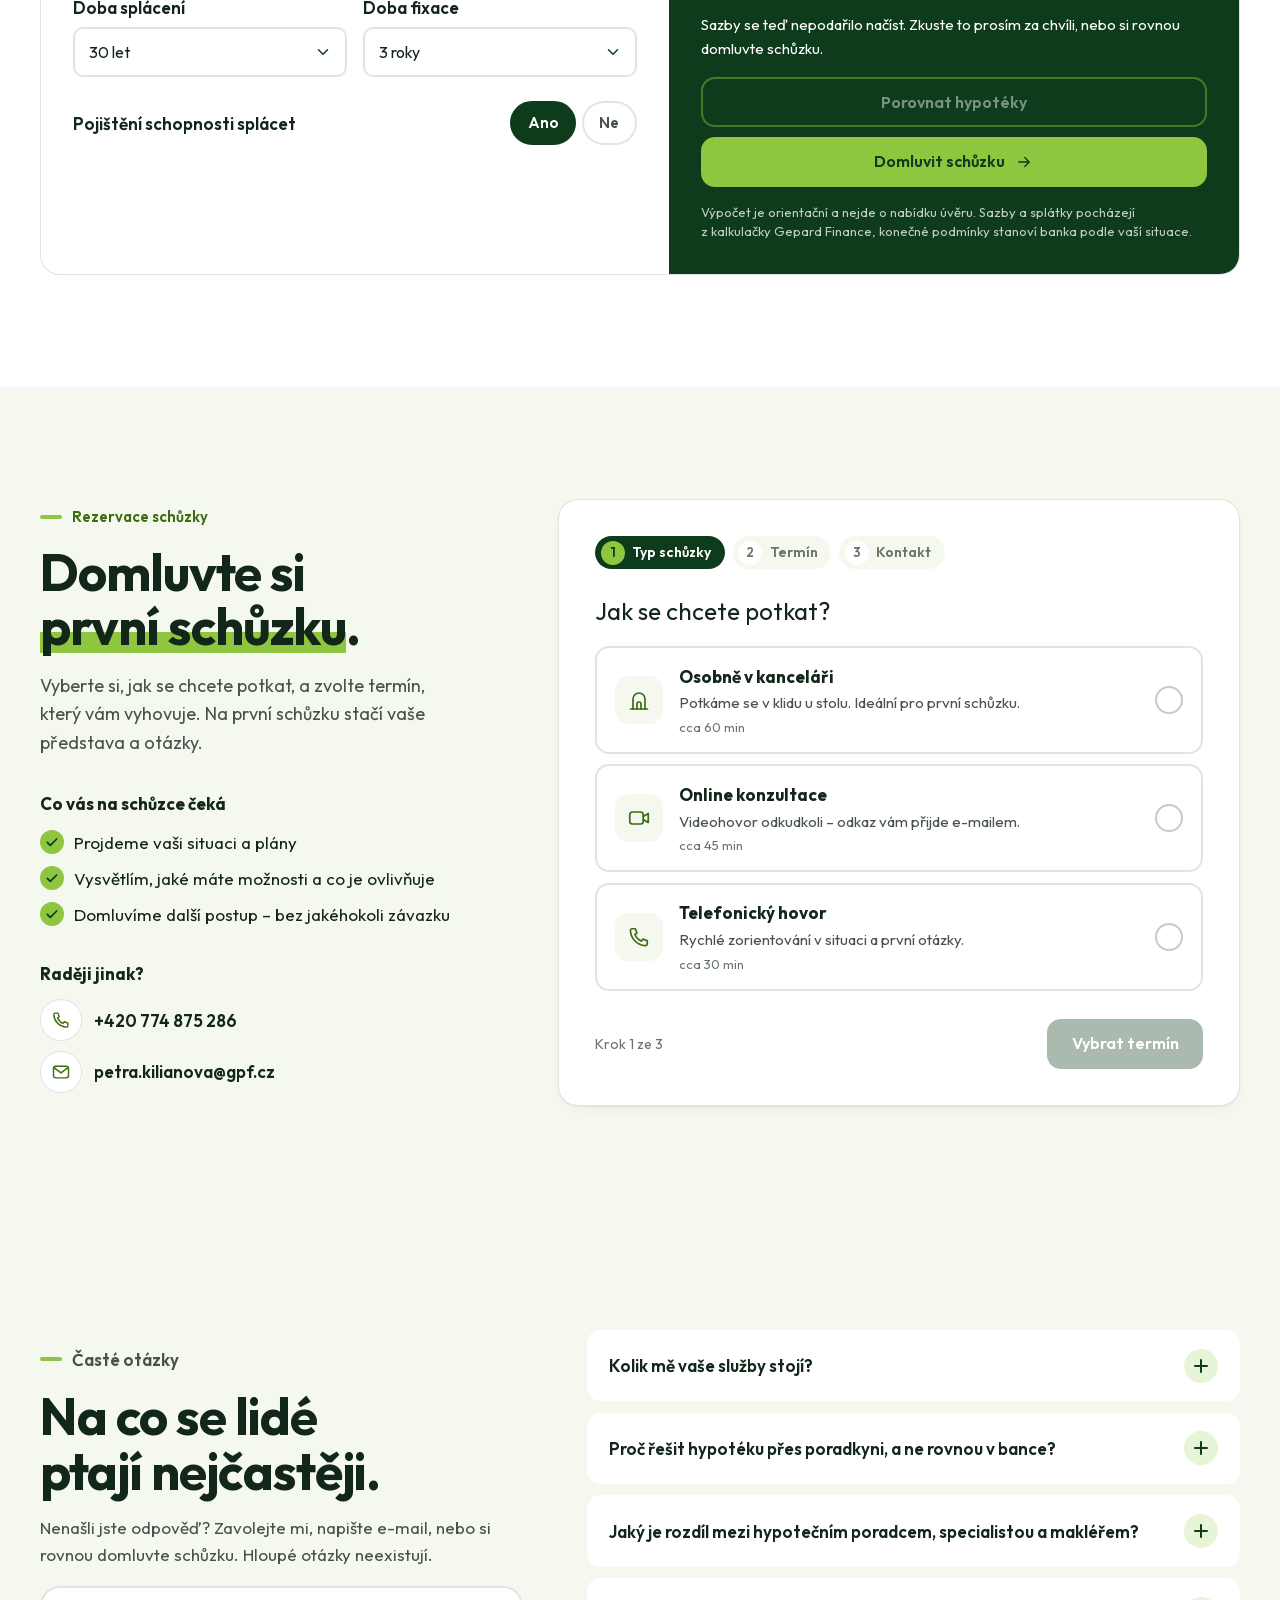
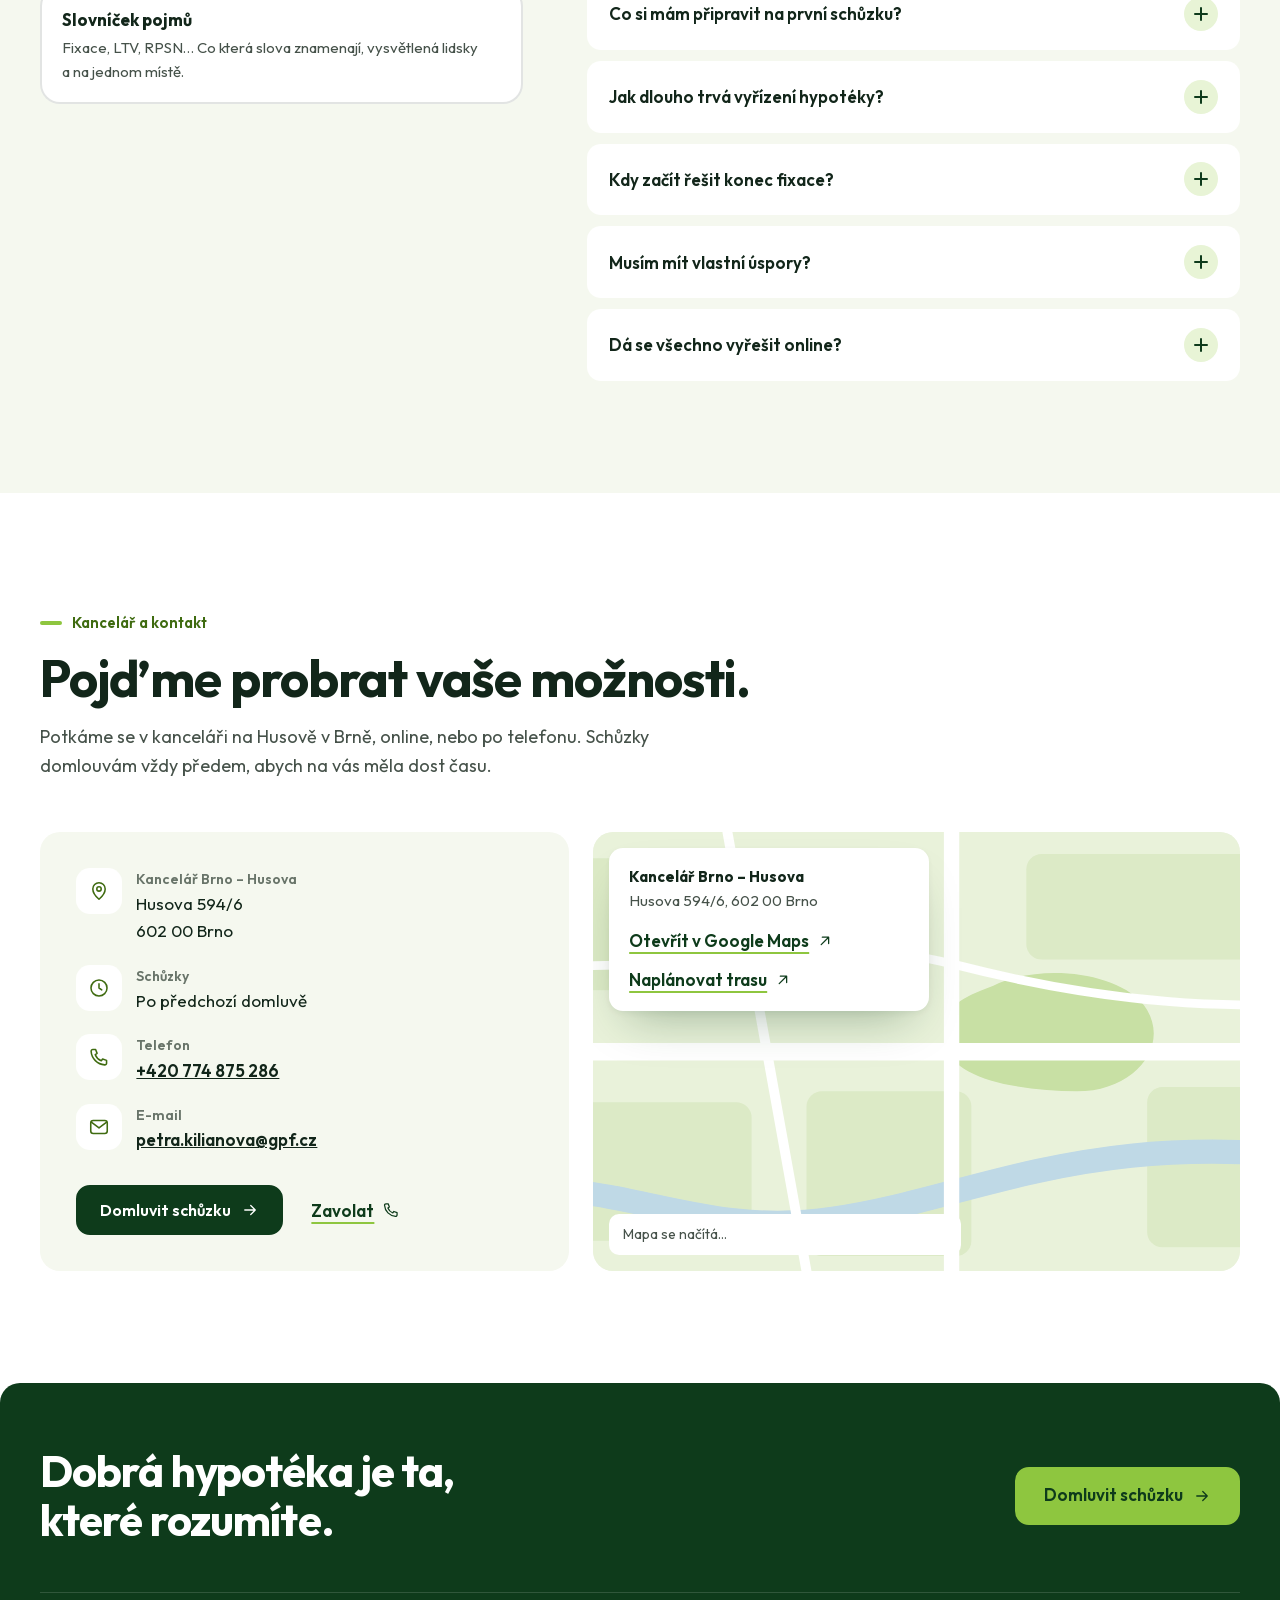
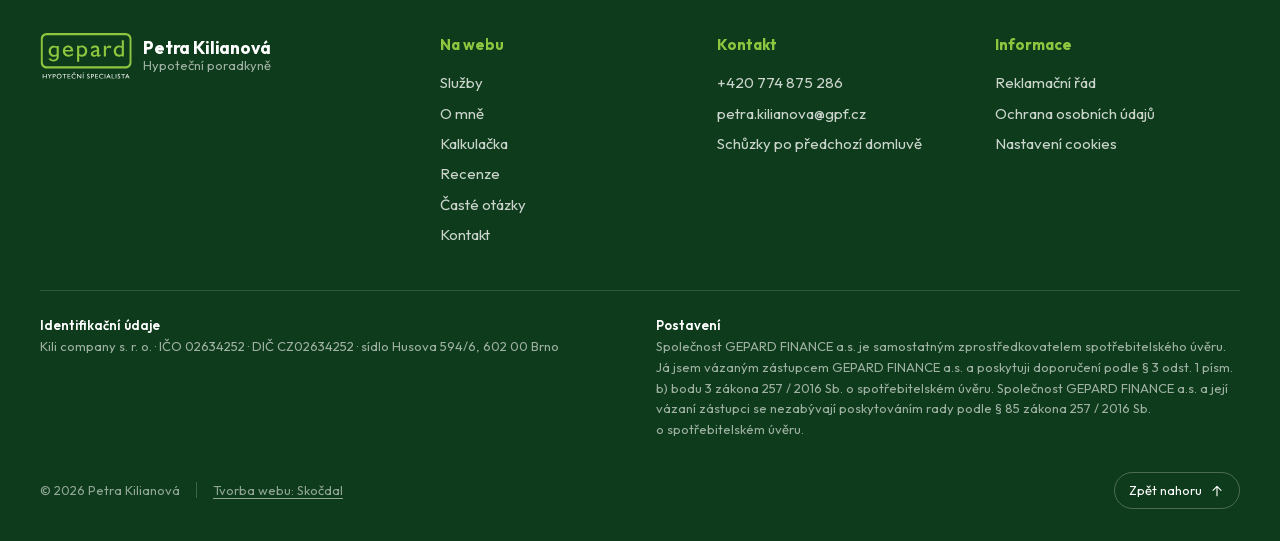
==== commit 24f4200b: "Kalkulačka: výraznější výsledek, údaje v boxech přes celý prostor Co-Authored-By: Claude Opus 5.5 <n" ====
--- a/index.html
+++ b/index.html
@@ -202,20 +202,20 @@
 
   <link rel="icon" href="assets/img/favicon.ico" sizes="16x16 32x32">
   <link rel="preload" href="assets/fonts/outfit-var-latin.woff2" as="font" type="font/woff2" crossorigin>
-  <link rel="stylesheet" href="assets/css/styles.css?v=202611061">
+  <link rel="stylesheet" href="assets/css/styles.css?v=202611062">
 
   <script>document.documentElement.classList.add('js');</script>
 
   <!-- Obsah (texty, kontakty, služby…) – upravujte v tomto souboru -->
-  <script defer src="content/site.js?v=202611061"></script>
+  <script defer src="content/site.js?v=202611062"></script>
 
   <!-- Logika webu -->
   <script defer src="content/blog/posts.js"></script>
-  <script defer src="assets/js/core.js?v=202611061"></script>
-  <script defer src="assets/js/blog.js?v=202611061"></script>
-  <script defer src="assets/js/consent.js?v=202611061"></script>
-  <script defer src="assets/js/booking.js?v=202611061"></script>
-  <script defer src="assets/js/app.js?v=202611061"></script>
+  <script defer src="assets/js/core.js?v=202611062"></script>
+  <script defer src="assets/js/blog.js?v=202611062"></script>
+  <script defer src="assets/js/consent.js?v=202611062"></script>
+  <script defer src="assets/js/booking.js?v=202611062"></script>
+  <script defer src="assets/js/app.js?v=202611062"></script>
 </head>
 <body data-page="home">
   <div data-render="header"></div>
--- a/assets/css/styles.css
+++ b/assets/css/styles.css
@@ -378,11 +378,14 @@
 .range:focus-visible::-moz-range-thumb { box-shadow: 0 0 0 5px rgba(142, 198, 63, .5); }
 
 .calc__result { display: flex; flex-direction: column; padding: clamp(1.25rem, 3vw, 2rem); background: var(--forest); color: #fff; }
-.calc__result-label { margin-bottom: .25rem; font-weight: 600; color: var(--lime-2); }
-.calc__payment { margin-bottom: 1.25rem; font-size: clamp(2.4rem, 1.8rem + 2vw, 3.3rem); font-weight: 800; line-height: 1; letter-spacing: -.03em; color: var(--lime); }
-.calc__stats { display: grid; grid-template-columns: 1fr 1fr; gap: 1rem; margin: 0 0 1rem; }
-.calc__stats dt { font-size: .8125rem; color: rgba(255, 255, 255, .65); }
-.calc__stats dd { margin: 0; font-weight: 700; }
+.calc__result-label { margin-bottom: .35rem; font-size: 1.125rem; font-weight: 600; color: var(--lime-2); }
+.calc__payment { margin-bottom: 1.5rem; font-size: clamp(3rem, 2.2rem + 3vw, 4.5rem); font-weight: 800; line-height: 1; letter-spacing: -.03em; color: var(--lime); }
+.calc__stats { flex: 1 0 auto; display: grid; grid-template-columns: 1fr 1fr; grid-auto-rows: 1fr; gap: .75rem; margin: 0 0 1.5rem; }
+.calc__stats > div { display: flex; flex-direction: column; justify-content: center; gap: .4rem; padding: 1rem 1.15rem; border-radius: var(--r); background: rgba(255, 255, 255, .09); }
+.calc__stats > div[hidden] { display: none; }
+.calc__stats > [hidden] + div { grid-column: 1 / -1; }
+.calc__stats dt { font-size: .9375rem; line-height: 1.3; color: rgba(255, 255, 255, .85); }
+.calc__stats dd { margin: 0; font-size: clamp(1.3rem, 1.1rem + .9vw, 1.75rem); font-weight: 800; line-height: 1.1; letter-spacing: -.01em; }
 .calc__label--block { display: block; margin-bottom: .4rem; }
 .calc__modes { display: flex; flex-wrap: wrap; gap: .4rem; margin-bottom: 1.5rem; }
 .calc__modes--small { margin-bottom: 0; }
@@ -418,7 +421,7 @@
   .calc__table td:first-child { display: block; text-align: left; }
   .calc__table td:not(:first-child)::before { content: attr(data-label); color: var(--ink-muted); }
 }
-.calc__disclaimer { margin: 1rem 0 0; font-size: .75rem; line-height: 1.5; color: rgba(255, 255, 255, .6); }
+.calc__disclaimer { margin: 1rem 0 0; font-size: .8125rem; line-height: 1.5; color: rgba(255, 255, 255, .75); }
 
 
 /* ---------- 11. Rezervace ---------- */
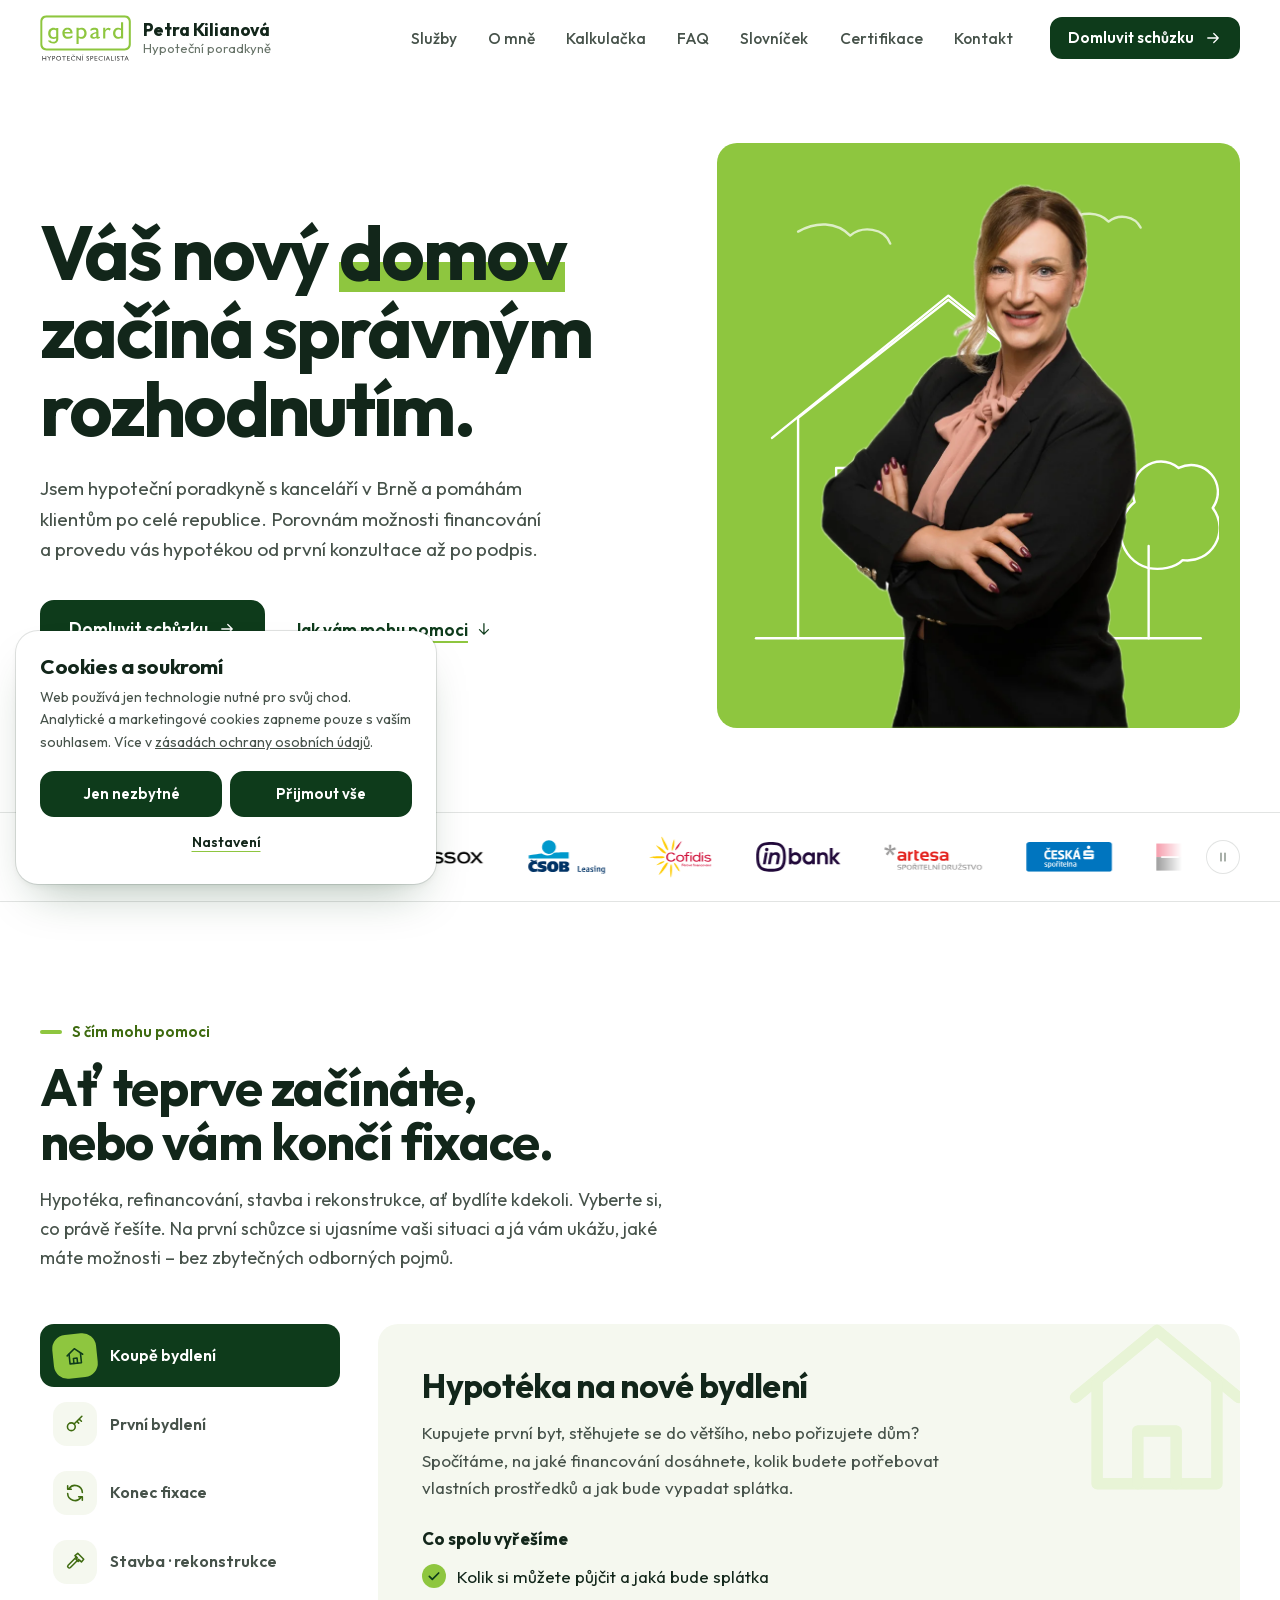
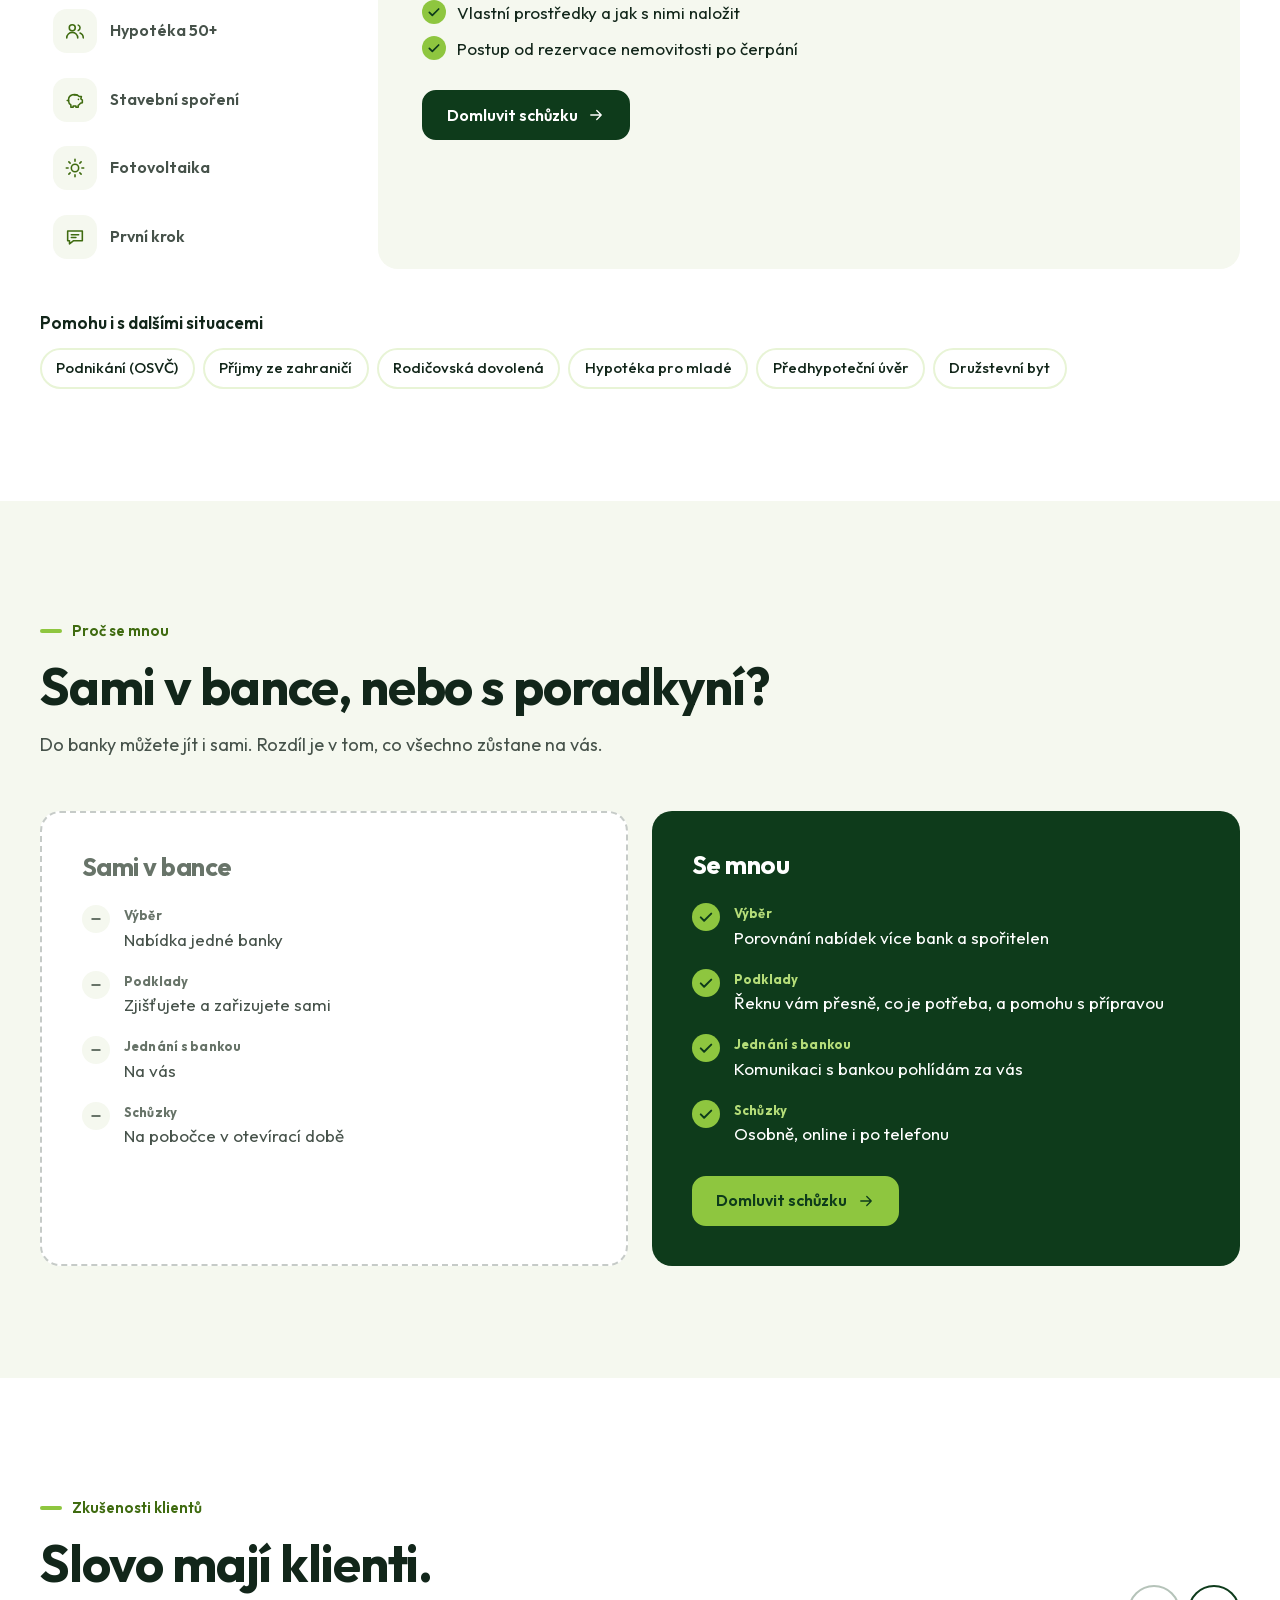
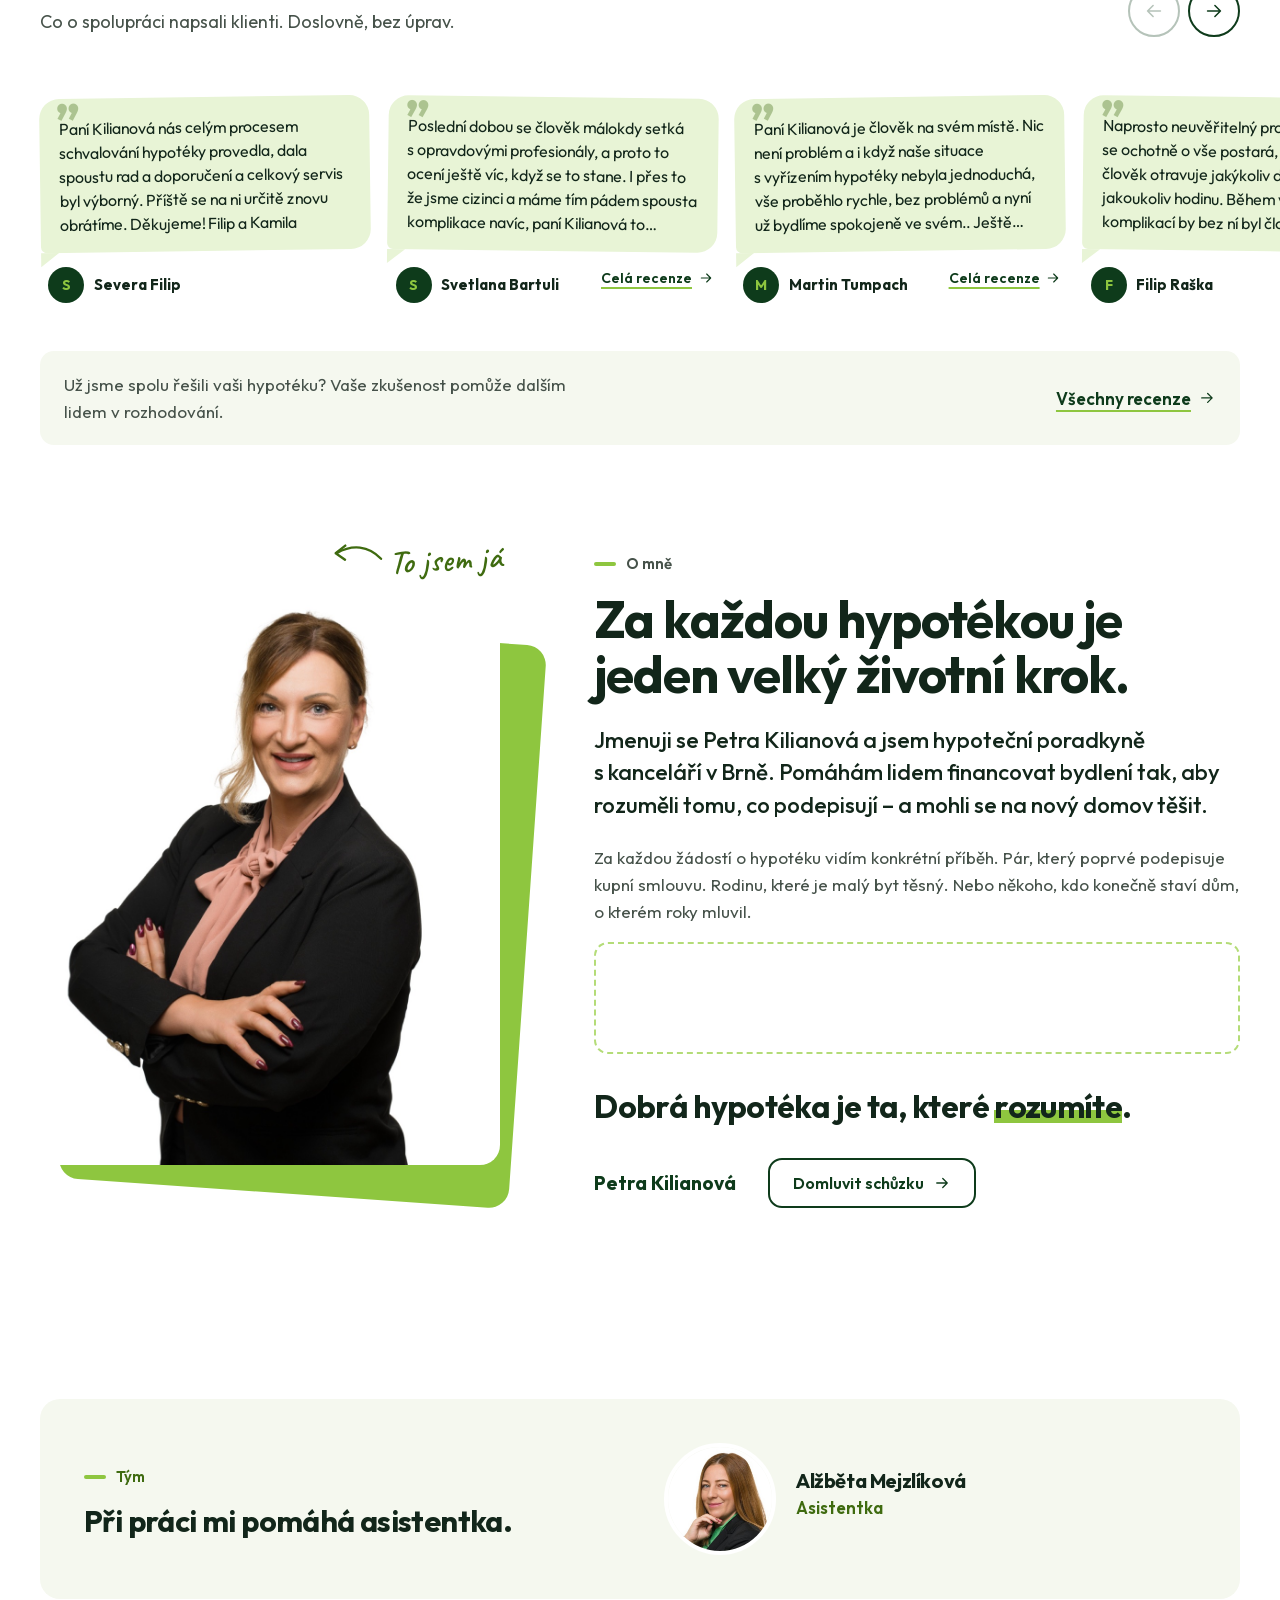
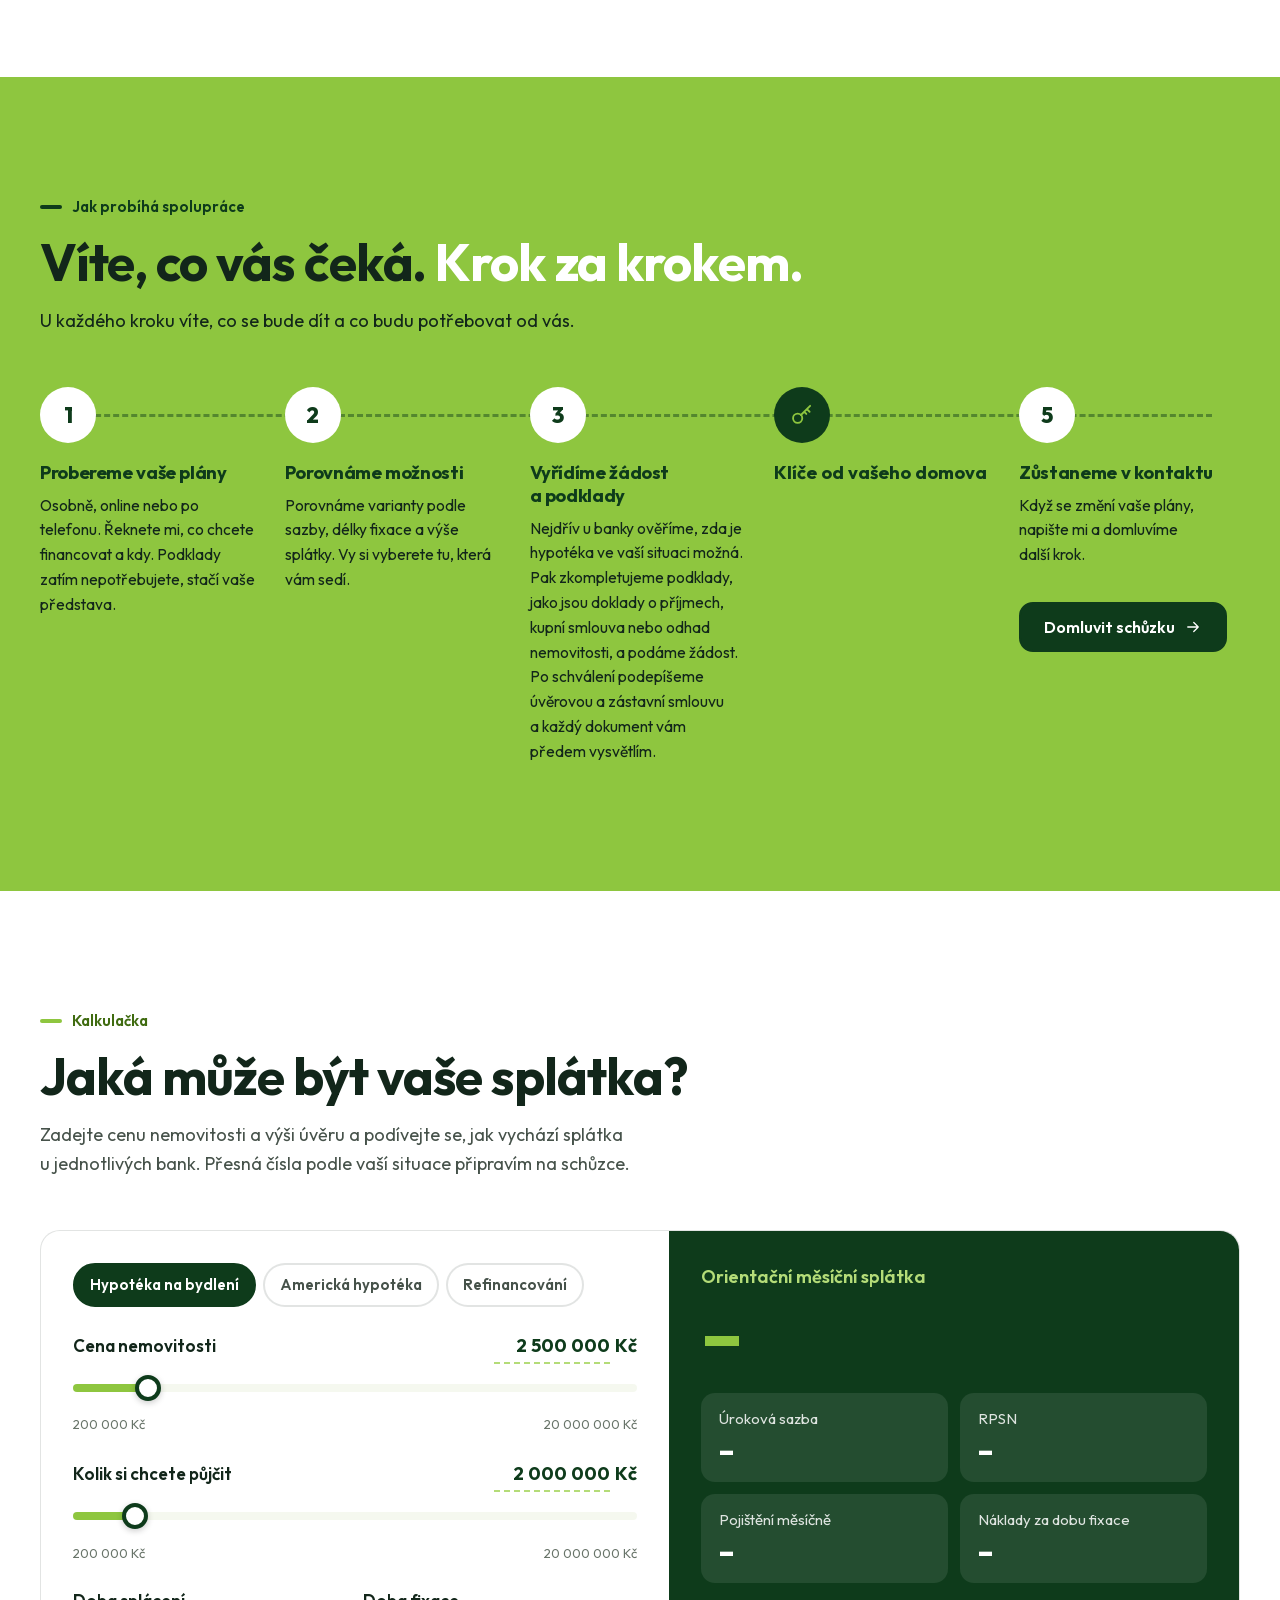
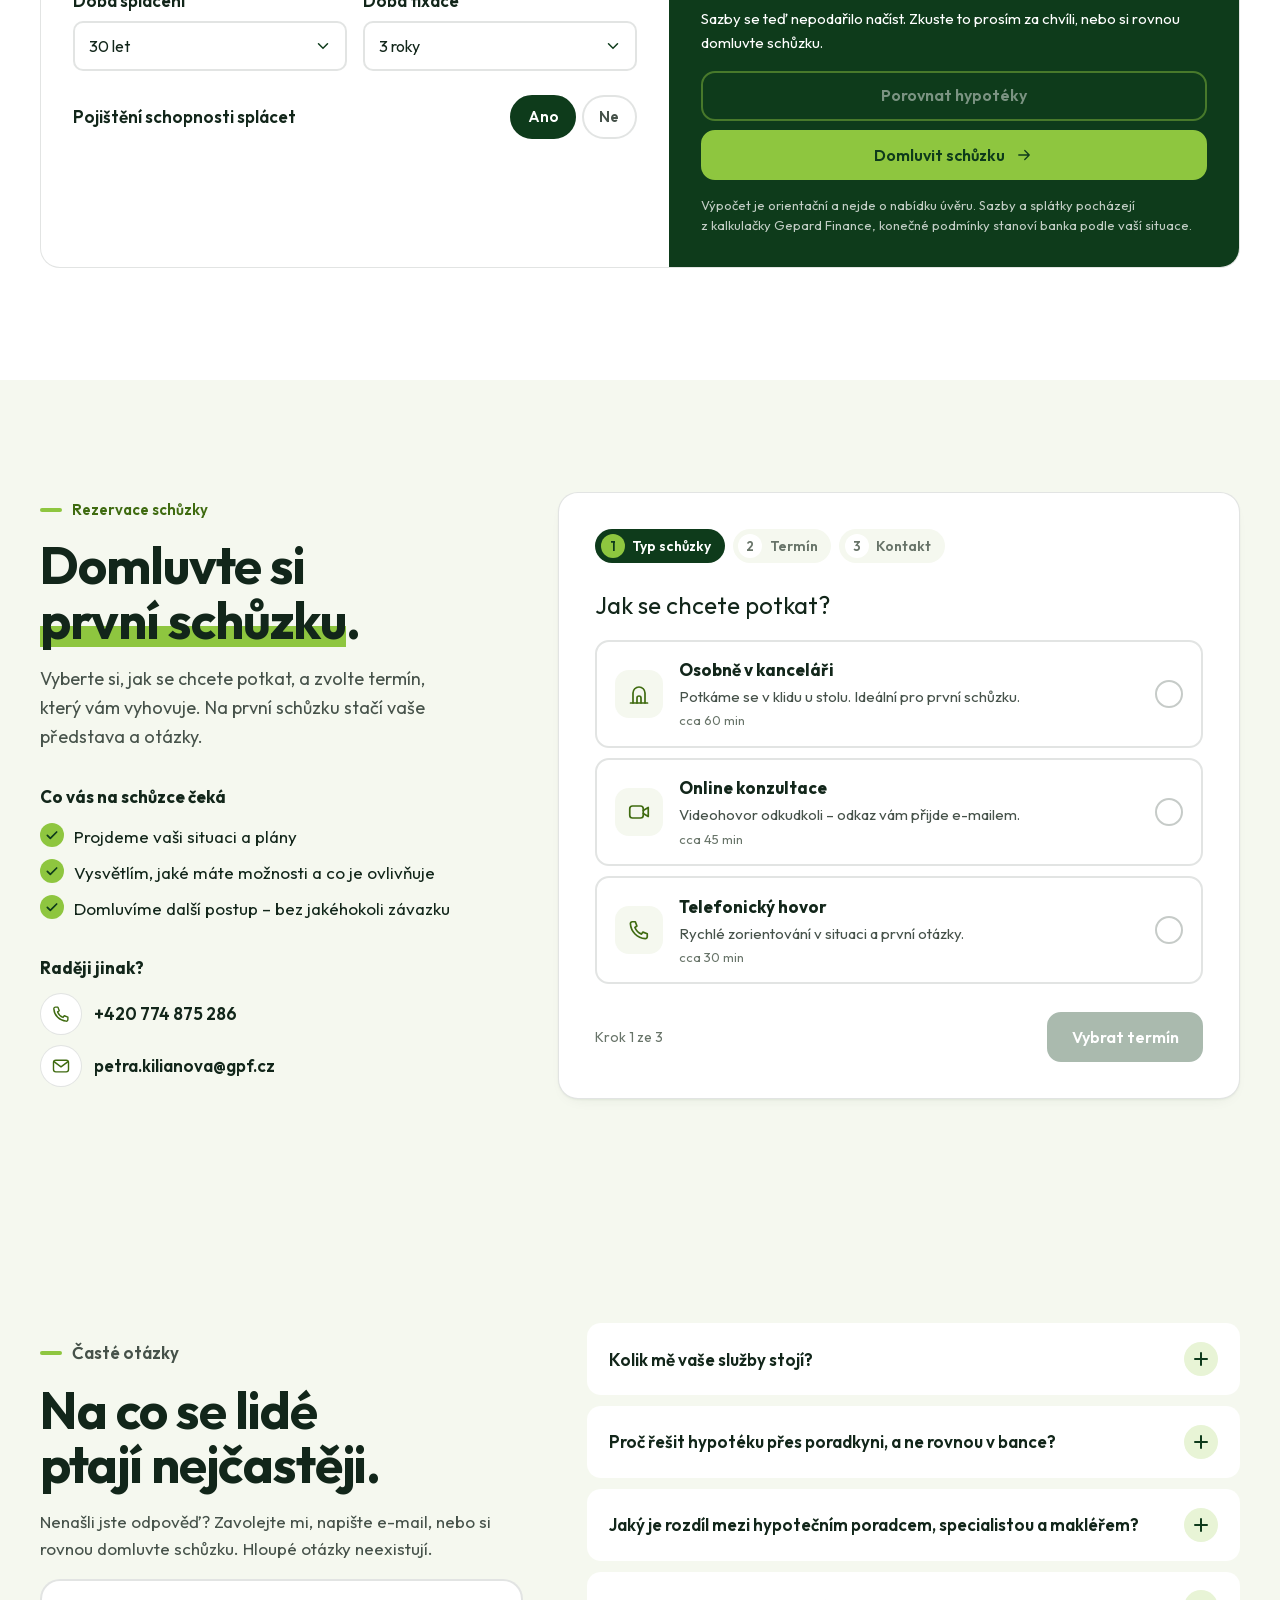
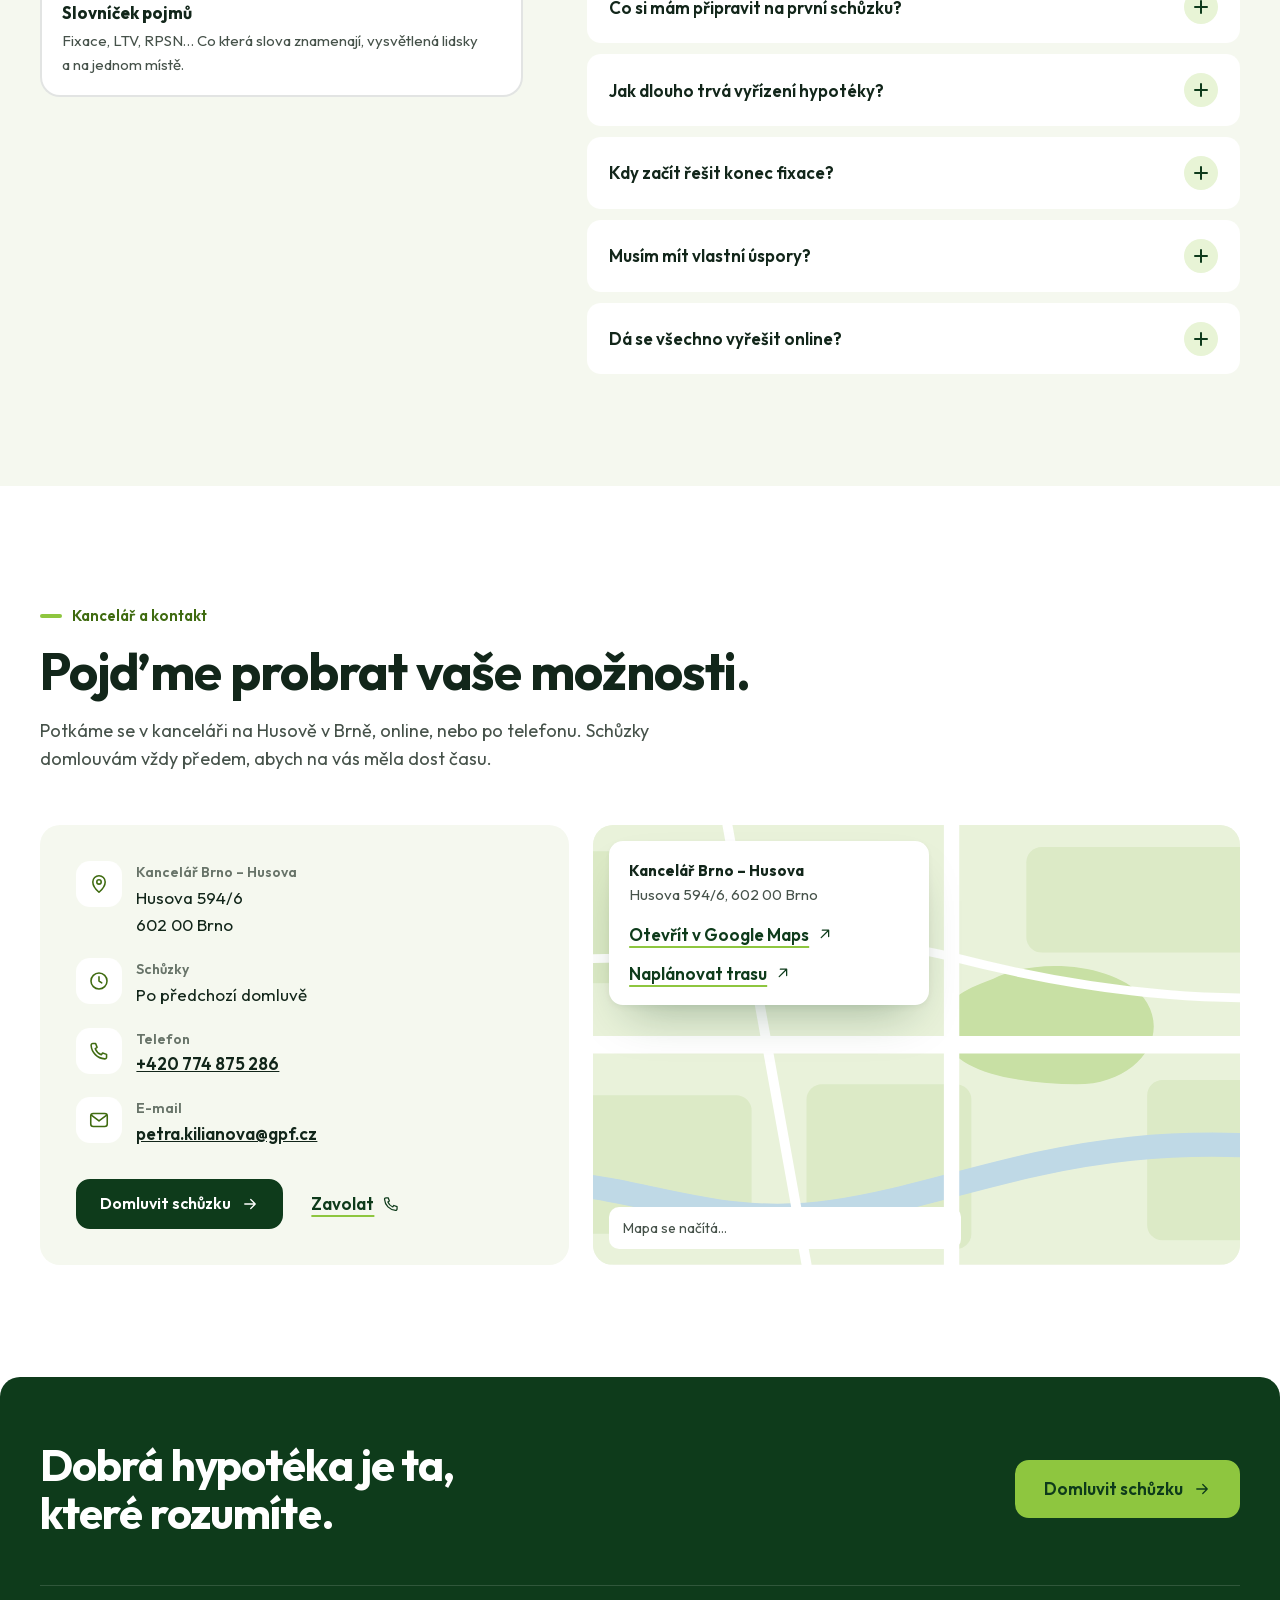
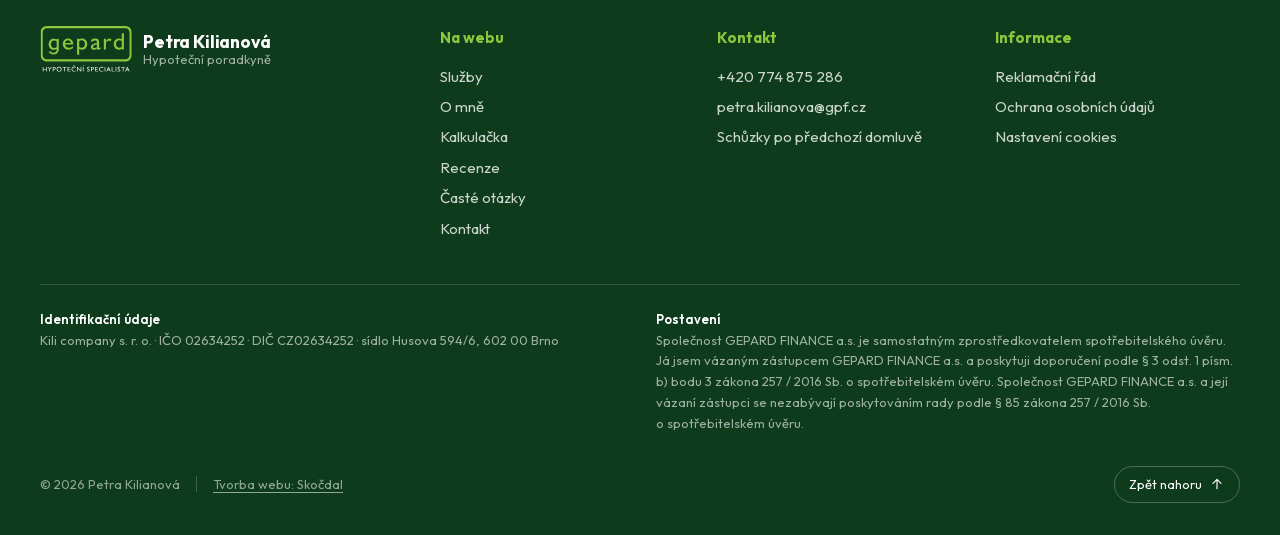
==== commit 3f2b0a12: "Sekce Tým: odstraněné zástupné texty Co-Authored-By: Claude Opus 5.5 <noreply@anthropic.com>" ====
--- a/index.html
+++ b/index.html
@@ -202,20 +202,20 @@
 
   <link rel="icon" href="assets/img/favicon.ico" sizes="16x16 32x32">
   <link rel="preload" href="assets/fonts/outfit-var-latin.woff2" as="font" type="font/woff2" crossorigin>
-  <link rel="stylesheet" href="assets/css/styles.css?v=202611062">
+  <link rel="stylesheet" href="assets/css/styles.css?v=202611063">
 
   <script>document.documentElement.classList.add('js');</script>
 
   <!-- Obsah (texty, kontakty, služby…) – upravujte v tomto souboru -->
-  <script defer src="content/site.js?v=202611062"></script>
+  <script defer src="content/site.js?v=202611063"></script>
 
   <!-- Logika webu -->
   <script defer src="content/blog/posts.js"></script>
-  <script defer src="assets/js/core.js?v=202611062"></script>
-  <script defer src="assets/js/blog.js?v=202611062"></script>
-  <script defer src="assets/js/consent.js?v=202611062"></script>
-  <script defer src="assets/js/booking.js?v=202611062"></script>
-  <script defer src="assets/js/app.js?v=202611062"></script>
+  <script defer src="assets/js/core.js?v=202611063"></script>
+  <script defer src="assets/js/blog.js?v=202611063"></script>
+  <script defer src="assets/js/consent.js?v=202611063"></script>
+  <script defer src="assets/js/booking.js?v=202611063"></script>
+  <script defer src="assets/js/app.js?v=202611063"></script>
 </head>
 <body data-page="home">
   <div data-render="header"></div>
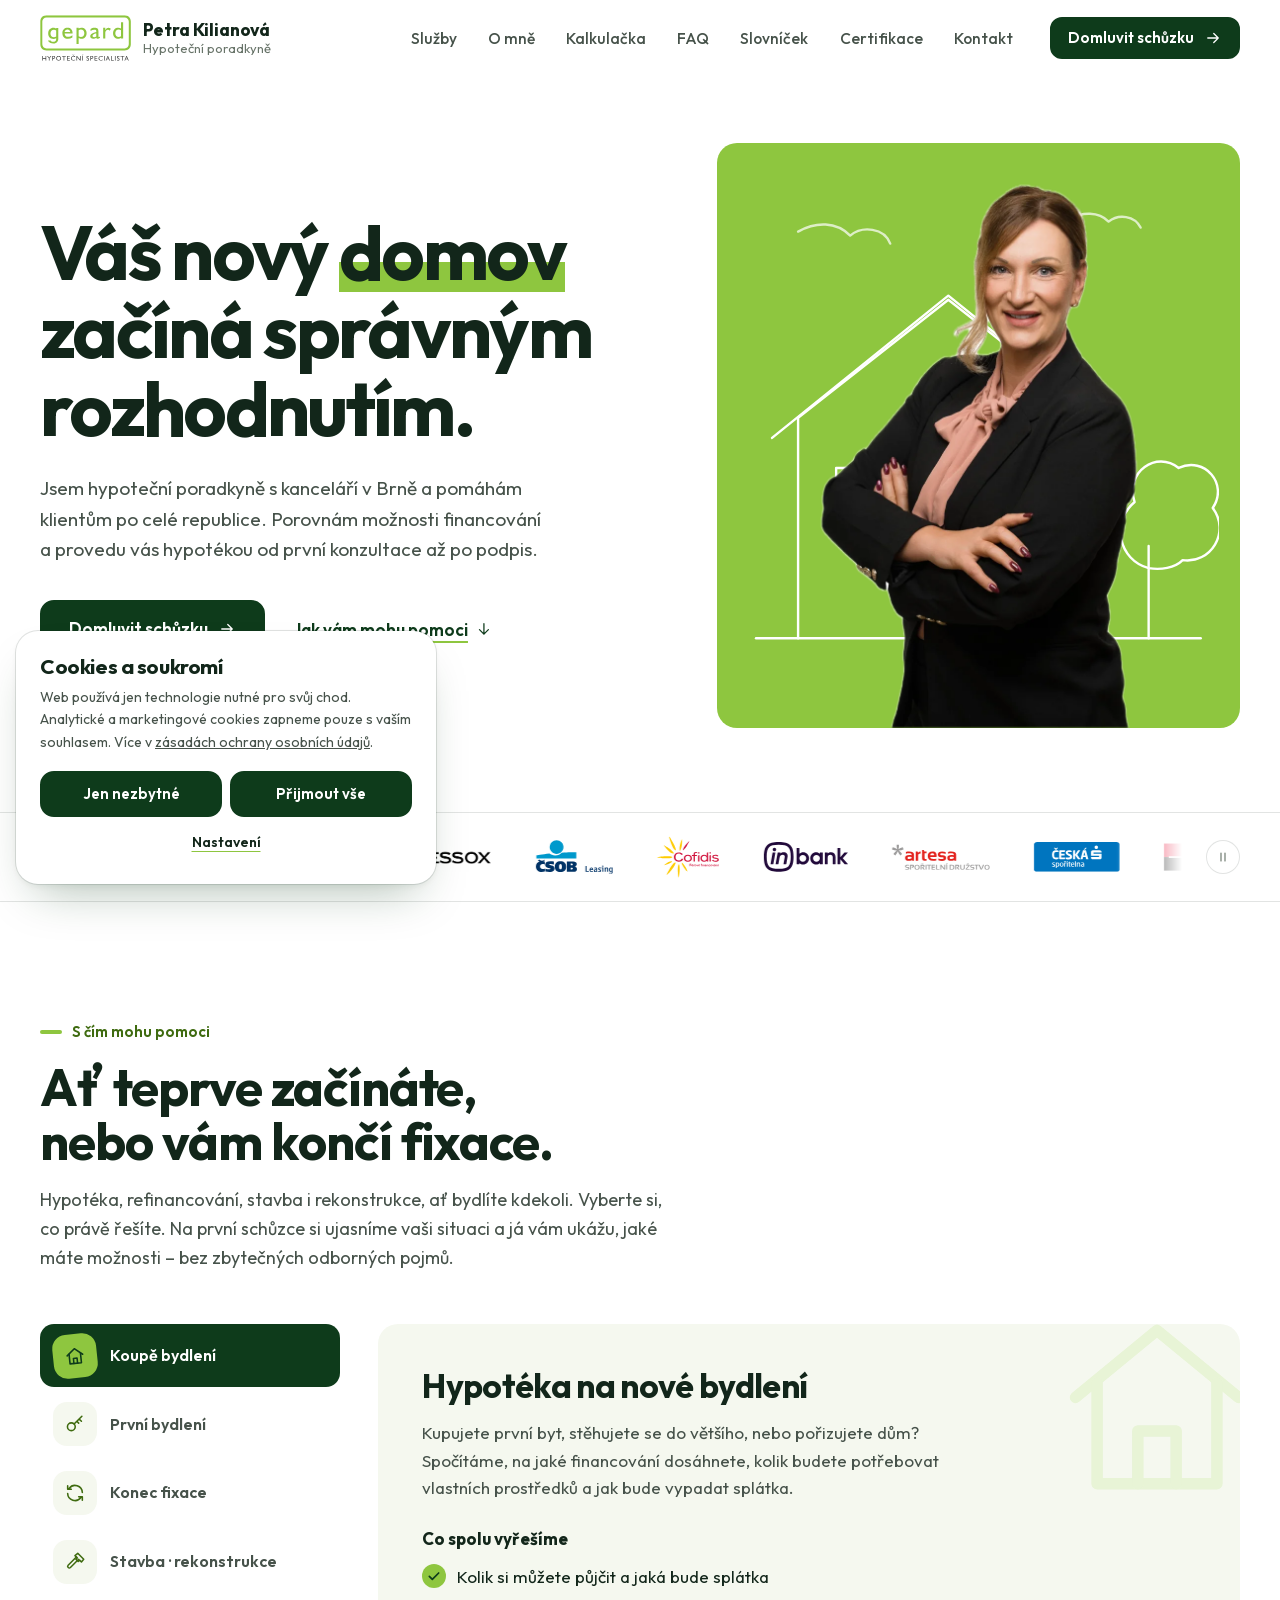
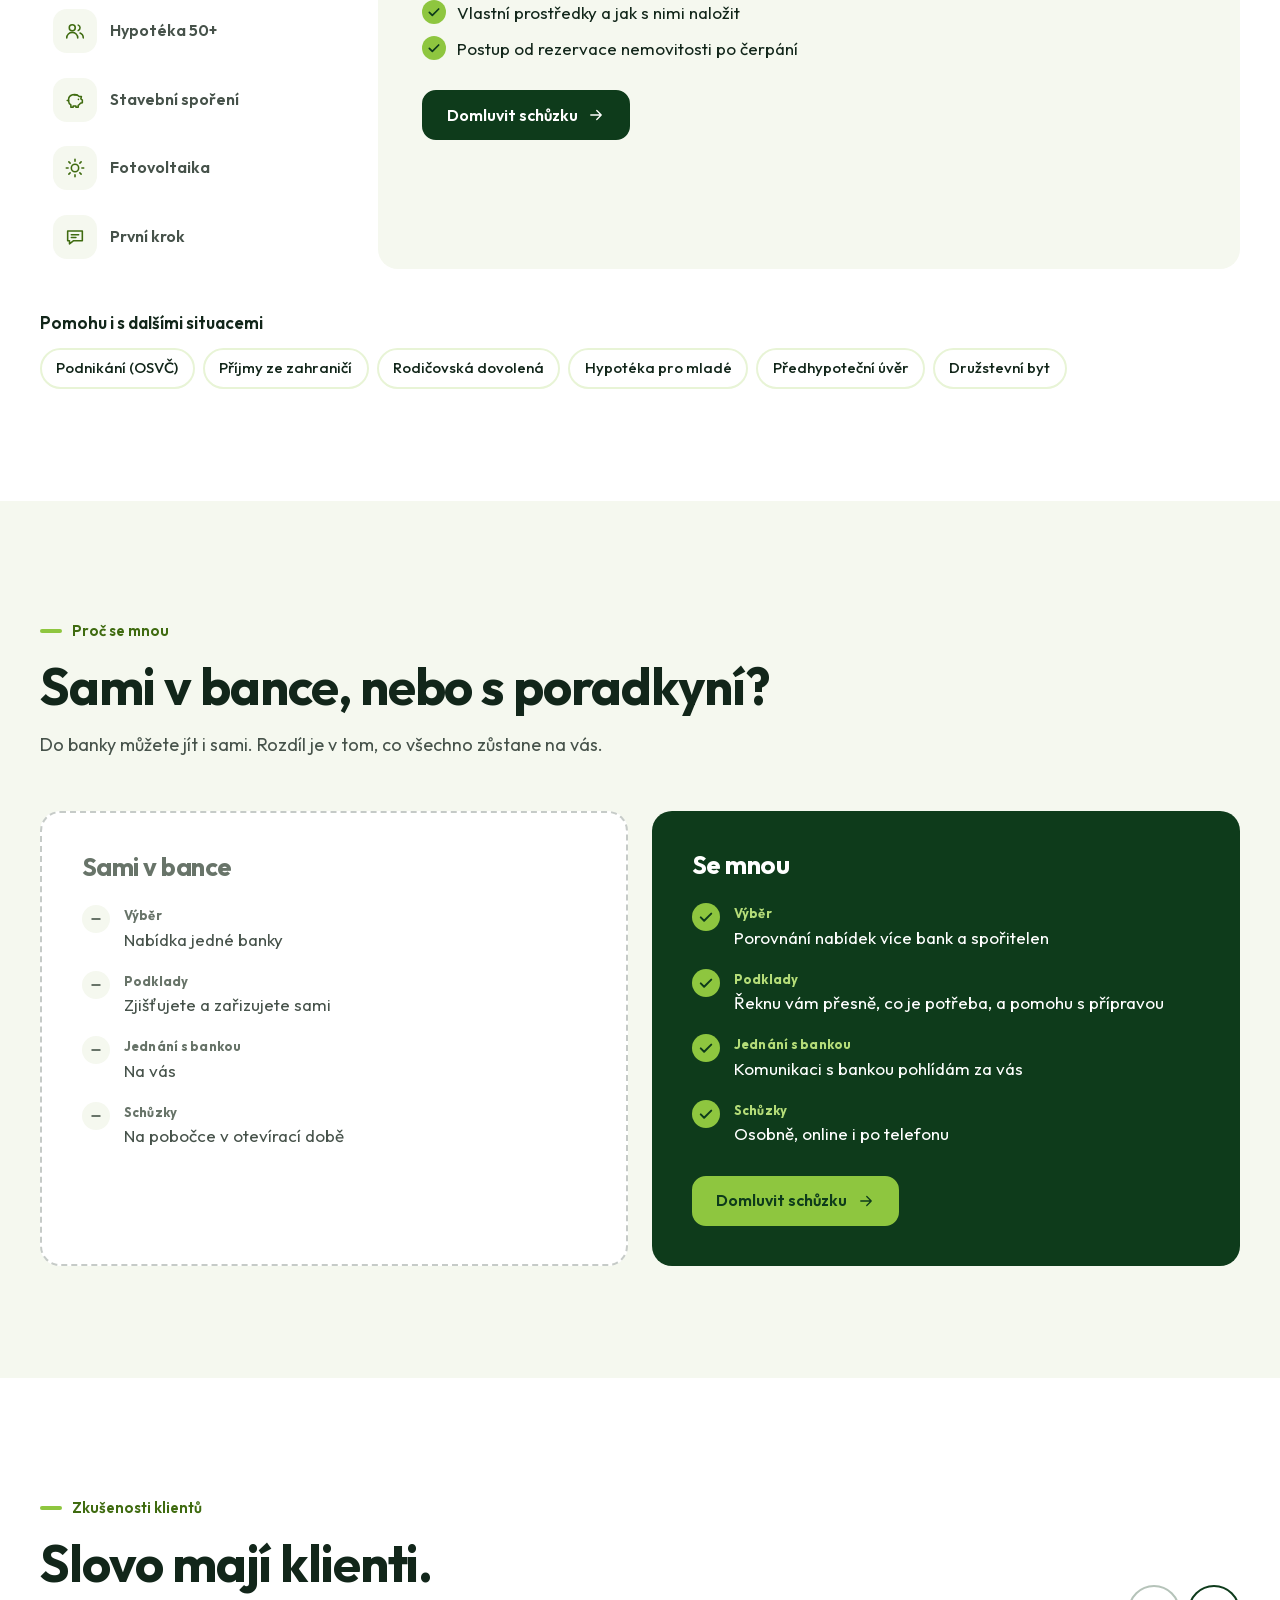
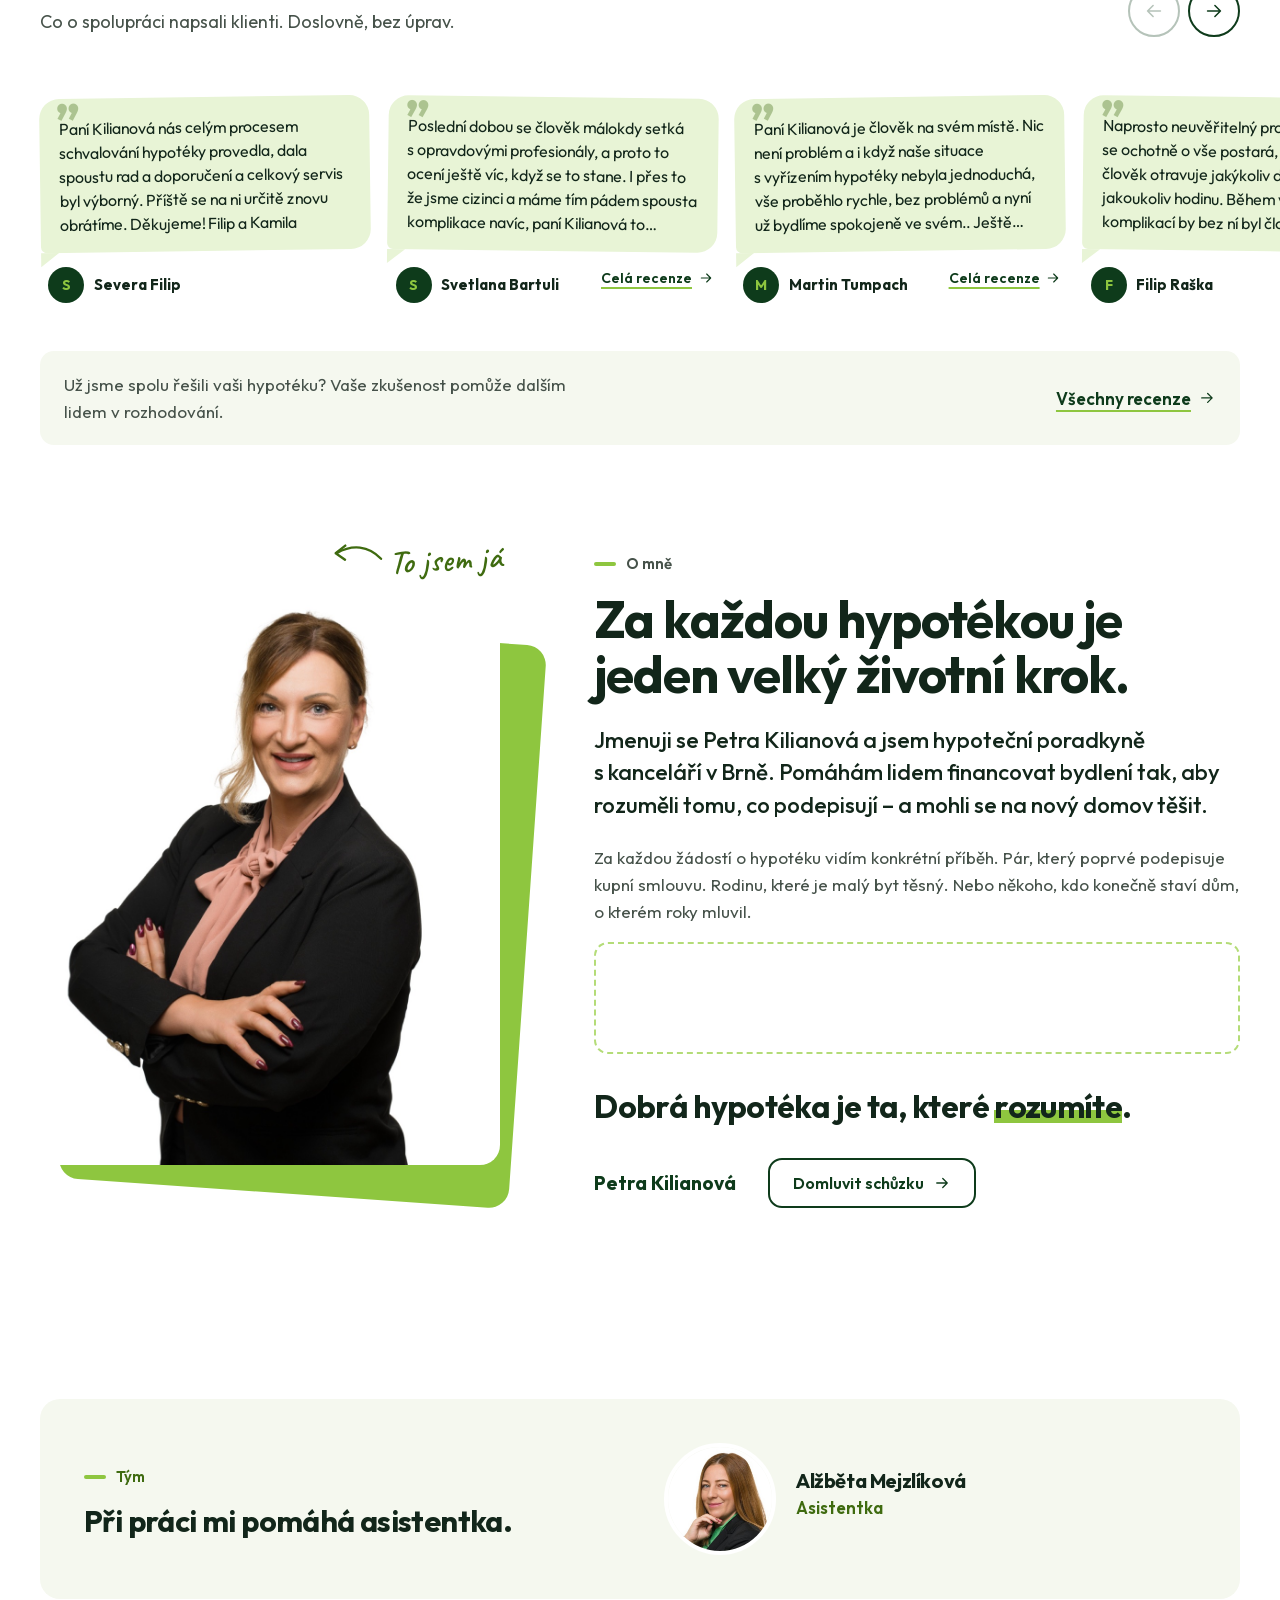
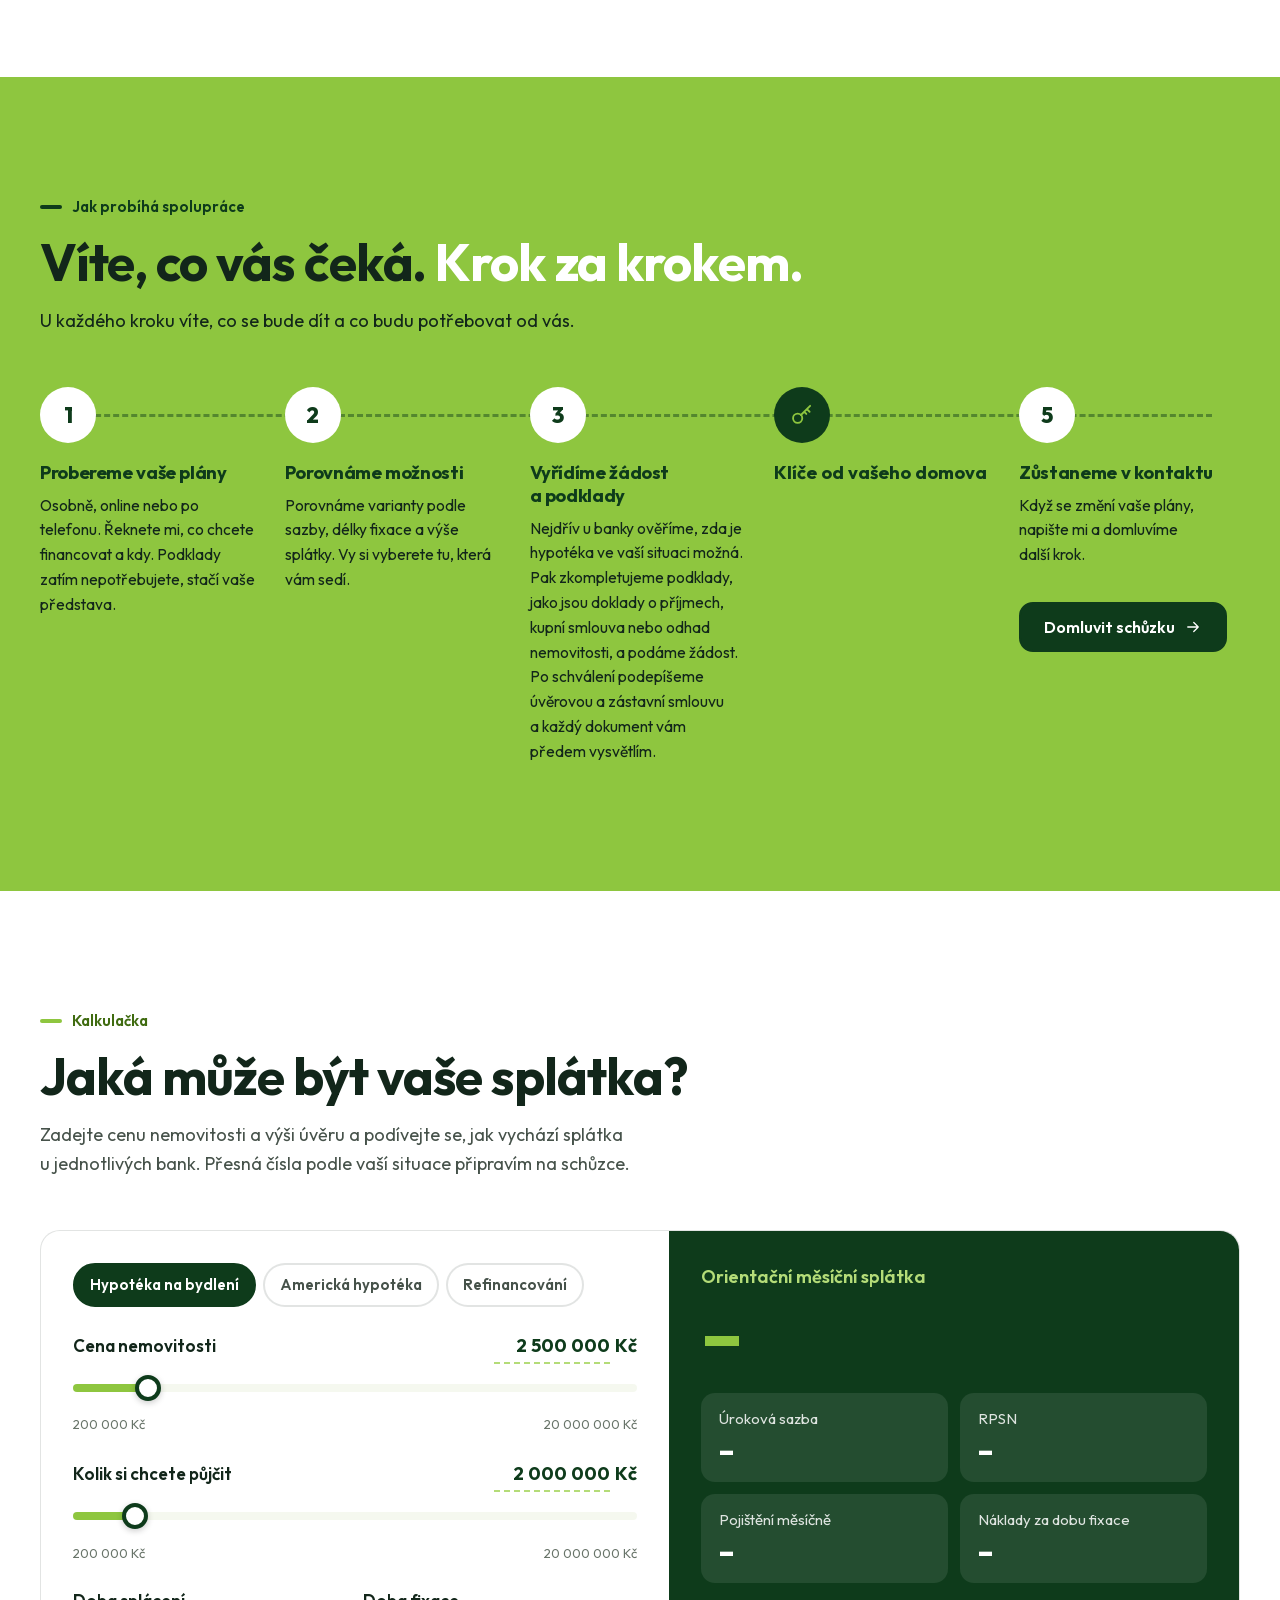
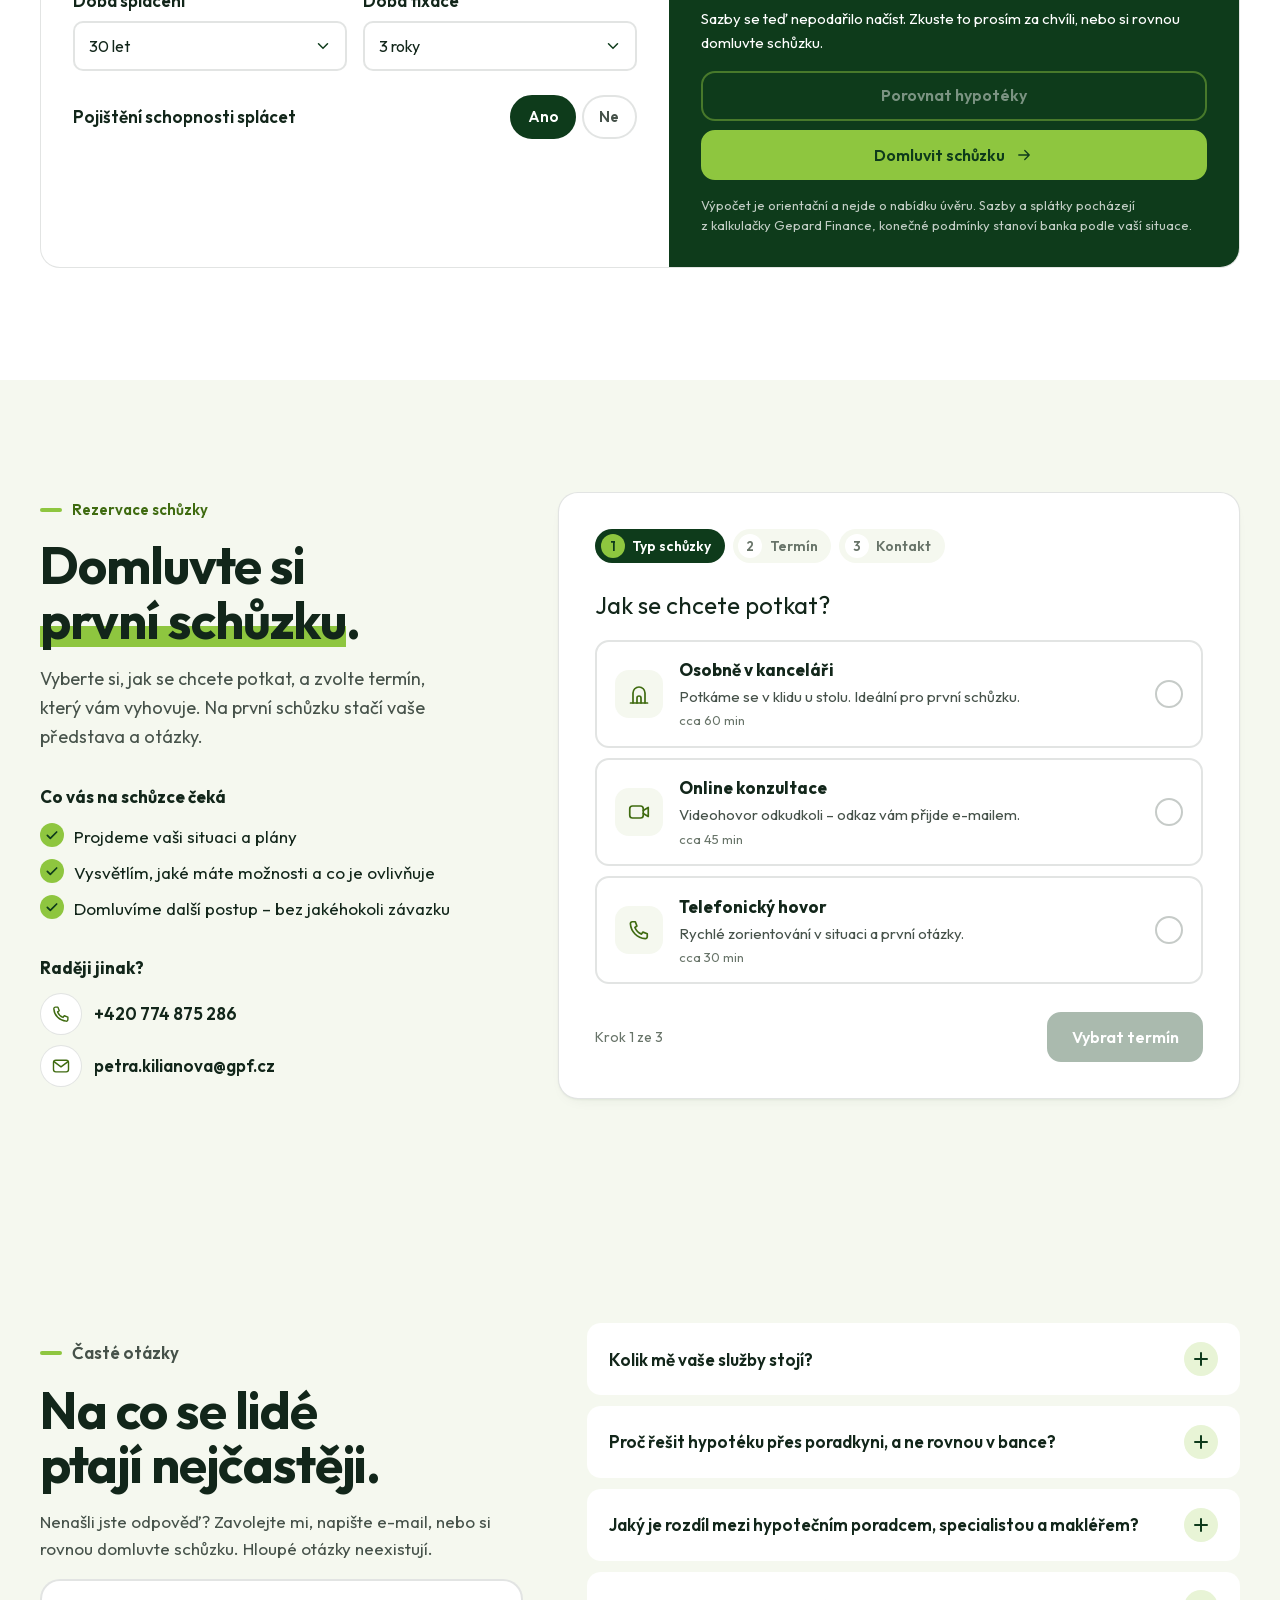
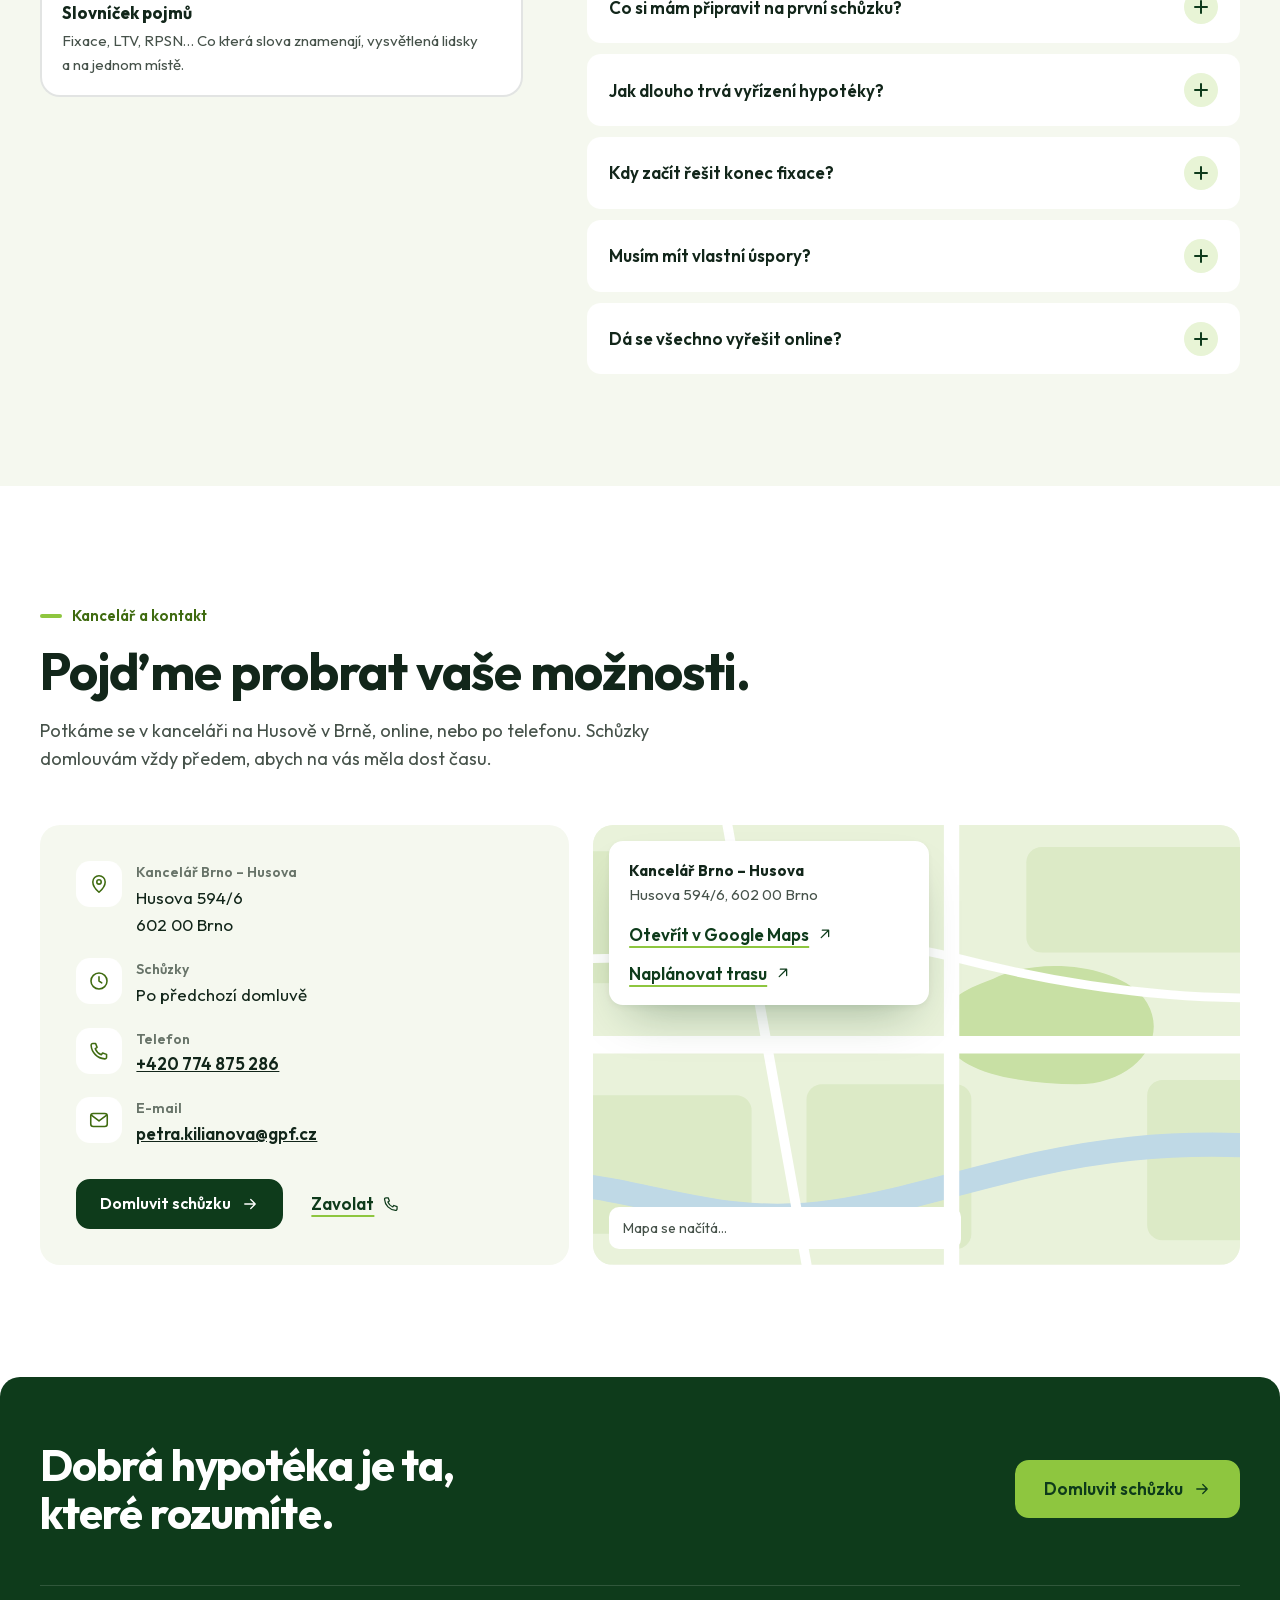
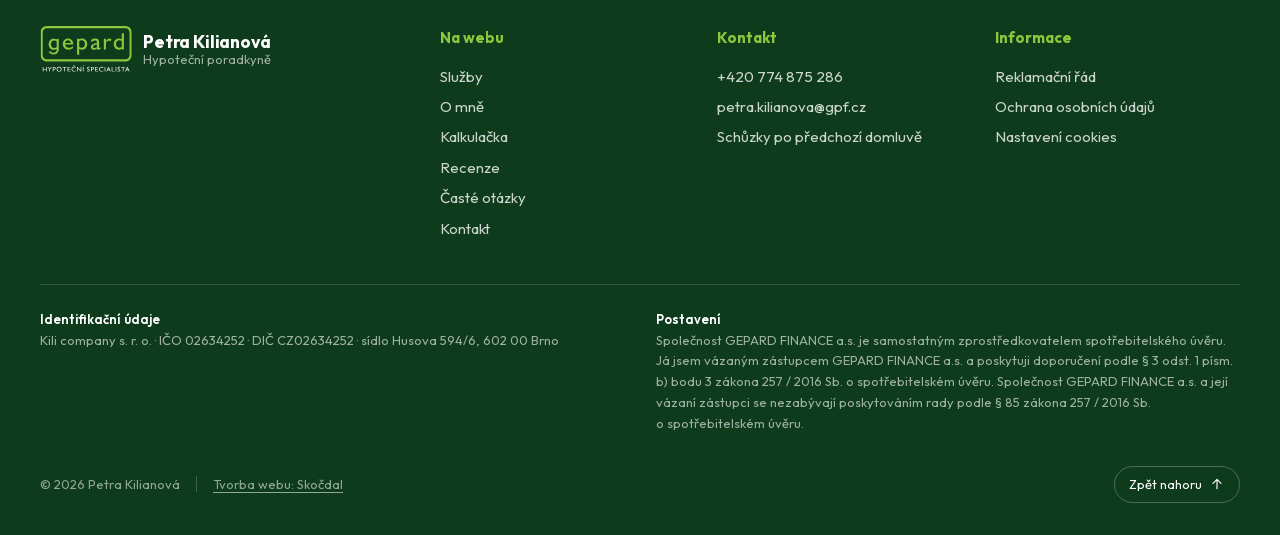
==== commit de8123be: "Přehledné formátování kódu: odsazení, řádky a mezery v HTML, CSS a JS Co-Authored-By: Claude Opus 5." ====
--- a/index.html
+++ b/index.html
@@ -1,282 +1,378 @@
 <!doctype html>
 <html lang="cs">
-<head>
-  <meta charset="utf-8">
-  <meta name="viewport" content="width=device-width, initial-scale=1, viewport-fit=cover">
-  <!-- seo-head:start -->
-  <title>Petra Kilianová – hypoteční poradkyně</title>
-  <meta name="description" content="Hypoteční poradkyně s kanceláří v Brně, pomáhám po celé ČR. Porovnám nabídky bank a provedu vás hypotékou i refinancováním. Osobně, online i po telefonu.">
-  <link rel="canonical" href="https://petaholec.github.io/petra-kilianova-web/">
-
-  <!-- Sdílení na sociálních sítích -->
-  <meta property="og:type" content="website">
-  <meta property="og:locale" content="cs_CZ">
-  <meta property="og:url" content="https://petaholec.github.io/petra-kilianova-web/">
-  <meta property="og:site_name" content="Petra Kilianová">
-  <meta property="og:title" content="Petra Kilianová – hypoteční poradkyně">
-  <meta property="og:description" content="Hypoteční poradkyně s kanceláří v Brně, pomáhám po celé ČR. Porovnám nabídky bank a provedu vás hypotékou i refinancováním. Osobně, online i po telefonu.">
-  <meta name="twitter:card" content="summary">
-
-  <script type="application/ld+json">
-{
-  "@context": "https://schema.org",
-  "@graph": [
-    {
-      "@type": "FinancialService",
-      "@id": "https://petaholec.github.io/petra-kilianova-web/#poradkyne",
-      "name": "Petra Kilianová – hypoteční poradkyně",
-      "description": "Hypoteční poradkyně s kanceláří v Brně, pomáhám po celé ČR. Porovnám nabídky bank a provedu vás hypotékou i refinancováním. Osobně, online i po telefonu.",
-      "url": "https://petaholec.github.io/petra-kilianova-web/",
-      "telephone": "+420774875286",
-      "email": "petra.kilianova@gpf.cz",
-      "brand": {
-        "@type": "Brand",
-        "name": "Gepard Finance"
-      },
-      "areaServed": {
-        "@type": "Country",
-        "name": "Česko"
-      },
-      "address": {
-        "@type": "PostalAddress",
-        "streetAddress": "Husova 594/6",
-        "postalCode": "602 00",
-        "addressLocality": "Brno",
-        "addressCountry": "CZ"
-      },
-      "hasOfferCatalog": {
-        "@type": "OfferCatalog",
-        "name": "Služby",
-        "itemListElement": [
-          {
-            "@type": "Offer",
-            "itemOffered": {
-              "@type": "Service",
-              "name": "Hypotéka na nové bydlení",
-              "description": "Kupujete první byt, stěhujete se do většího, nebo pořizujete dům? Spočítáme, na jaké financování dosáhnete, kolik budete potřebovat vlastních prostředků a jak bude vypadat splátka."
-            }
-          },
-          {
-            "@type": "Offer",
-            "itemOffered": {
-              "@type": "Service",
-              "name": "Hypotéka na první bydlení",
-              "description": "Chcete být konečně ve svém? Provedu vás celým procesem krok za krokem – od první úvahy přes výběr financování až po podpis a čerpání."
-            }
-          },
-          {
-            "@type": "Offer",
-            "itemOffered": {
-              "@type": "Service",
-              "name": "Refinancování hypotéky",
-              "description": "Blíží se konec fixace, nebo máte pocit, že vaše hypotéka už neodpovídá vašemu životu? Porovnáme nabídku vaší banky s dalšími možnostmi a společně zvážíme, co dává smysl."
-            }
-          },
-          {
-            "@type": "Offer",
-            "itemOffered": {
-              "@type": "Service",
-              "name": "Financování stavby nebo rekonstrukce",
-              "description": "Stavíte dům, nebo chcete z bytu udělat domov podle svých představ? Najdeme financování, které počítá s průběžným čerpáním, rozpočtem i tím, že ne všechno půjde přesně podle plánu."
-            }
-          },
-          {
-            "@type": "Offer",
-            "itemOffered": {
-              "@type": "Service",
-              "name": "Hypotéka po padesátce",
-              "description": "Pořizujete bydlení, rekonstruujete to současné, nebo chcete pomoci dětem? I v pozdějším věku se dá hypotéka řešit. Projdeme, jaké máte možnosti a co banky posuzují."
-            }
-          },
-          {
-            "@type": "Offer",
-            "itemOffered": {
-              "@type": "Service",
-              "name": "Stavební spoření",
-              "description": "Spořit na bydlení se dá i chytře, ať už na rekonstrukci, nebo jako doplněk financování. Vysvětlím, jak stavební spoření funguje a jestli se vám hodí."
-            }
-          },
-          {
-            "@type": "Offer",
-            "itemOffered": {
-              "@type": "Service",
-              "name": "Financování fotovoltaiky",
-              "description": "Chcete snížit náklady na energie a postavit si vlastní fotovoltaiku? Pomůžu vám zorientovat se v možnostech, jak ji financovat."
-            }
-          },
-          {
-            "@type": "Offer",
-            "itemOffered": {
-              "@type": "Service",
-              "name": "Konzultace možností financování",
-              "description": "Ještě nevíte, jestli je hypotéka pro vás, nebo kdy je ten správný čas? Projdeme vaši situaci a odejdete s jasnou představou, jaké máte možnosti a co udělat jako první."
-            }
-          }
-        ]
-      }
-    },
-    {
-      "@type": "Person",
-      "name": "Petra Kilianová",
-      "jobTitle": "Hypoteční poradkyně",
-      "worksFor": {
-        "@id": "https://petaholec.github.io/petra-kilianova-web/#poradkyne"
-      }
-    },
-    {
-      "@type": "FAQPage",
-      "mainEntity": [
-        {
-          "@type": "Question",
-          "name": "Kolik mě vaše služby stojí?",
-          "acceptedAnswer": {
-            "@type": "Answer",
-            "text": "Vás nic. Mé služby jsou pro vás zdarma, odměnu mi platí banka."
-          }
-        },
-        {
-          "@type": "Question",
-          "name": "Proč řešit hypotéku přes poradkyni, a ne rovnou v bance?",
-          "acceptedAnswer": {
-            "@type": "Answer",
-            "text": "Uvidíte víc nabídek najednou a nemusíte obcházet jednotlivé banky. Pomohu vám s podklady, s komunikací s bankou i s tím, abyste rozuměli každé smlouvě. Rozhodnutí je vždy na vás."
-          }
-        },
-        {
-          "@type": "Question",
-          "name": "Jaký je rozdíl mezi hypotečním poradcem, specialistou a makléřem?",
-          "acceptedAnswer": {
-            "@type": "Answer",
-            "text": "V běžné řeči jde většinou o totéž: o člověka, který vám pomůže porovnat nabídky bank a vyřídit hypotéku. Důležitější než název je, kolik nabídek s vámi projde a jestli rozumíte tomu, co podepisujete."
-          }
-        },
-        {
-          "@type": "Question",
-          "name": "Co si mám připravit na první schůzku?",
-          "acceptedAnswer": {
-            "@type": "Answer",
-            "text": "Stačí představa o tom, co chcete financovat, a přehled o vašich příjmech a výdajích. Konkrétní doklady řešíme až v dalším kroku – dostanete ode mě přesný seznam."
-          }
-        },
-        {
-          "@type": "Question",
-          "name": "Jak dlouho trvá vyřízení hypotéky?",
-          "acceptedAnswer": {
-            "@type": "Answer",
-            "text": "Záleží na bance, typu nemovitosti a na tom, jak rychle se podaří připravit podklady. Obvykle počítejte s několika týdny. Odhad pro vaši situaci vám řeknu na první schůzce."
-          }
-        },
-        {
-          "@type": "Question",
-          "name": "Kdy začít řešit konec fixace?",
-          "acceptedAnswer": {
-            "@type": "Answer",
-            "text": "Ideálně několik měsíců předem. Budete mít čas porovnat nabídku své banky s dalšími možnostmi a v klidu se rozhodnout."
-          }
-        },
-        {
-          "@type": "Question",
-          "name": "Musím mít vlastní úspory?",
-          "acceptedAnswer": {
-            "@type": "Answer",
-            "text": "Banky obvykle financují jen část hodnoty nemovitosti, zbytek je potřeba pokrýt z vlastních zdrojů. Kolik to bude ve vašem případě a jaké máte možnosti, spočítáme spolu."
-          }
-        },
-        {
-          "@type": "Question",
-          "name": "Dá se všechno vyřešit online?",
-          "acceptedAnswer": {
-            "@type": "Answer",
-            "text": "Většinu kroků zvládneme online nebo po telefonu. Pokud dáváte přednost osobnímu setkání, potkáme se v kanceláři."
-          }
-        }
-      ]
-    }
-  ]
-}
-  </script>
-  <!-- seo-head:end -->
-
-
-  <meta name="theme-color" content="#FFFFFF">
-
-  <link rel="icon" href="assets/img/favicon.ico" sizes="16x16 32x32">
-  <link rel="preload" href="assets/fonts/outfit-var-latin.woff2" as="font" type="font/woff2" crossorigin>
-  <link rel="stylesheet" href="assets/css/styles.css?v=202611063">
-
-  <script>document.documentElement.classList.add('js');</script>
-
-  <!-- Obsah (texty, kontakty, služby…) – upravujte v tomto souboru -->
-  <script defer src="content/site.js?v=202611063"></script>
-
-  <!-- Logika webu -->
-  <script defer src="content/blog/posts.js"></script>
-  <script defer src="assets/js/core.js?v=202611063"></script>
-  <script defer src="assets/js/blog.js?v=202611063"></script>
-  <script defer src="assets/js/consent.js?v=202611063"></script>
-  <script defer src="assets/js/booking.js?v=202611063"></script>
-  <script defer src="assets/js/app.js?v=202611063"></script>
-</head>
-<body data-page="home">
-  <div data-render="header"></div>
-
-  <main id="main" tabindex="-1">
-  <!-- seo-main:start -->
-  <div class="seo-static">
-<h1>Váš nový domov začíná správným rozhodnutím.</h1>
-<p>Jsem hypoteční poradkyně s kanceláří v Brně a pomáhám klientům po celé republice. Porovnám možnosti financování a provedu vás hypotékou od první konzultace až po podpis.</p>
-<h2>Ať teprve začínáte, nebo vám končí fixace.</h2>
-<p>Hypotéka, refinancování, stavba i rekonstrukce, ať bydlíte kdekoli. Vyberte si, co právě řešíte. Na první schůzce si ujasníme vaši situaci a já vám ukážu, jaké máte možnosti – bez zbytečných odborných pojmů.</p>
-<h3>Hypotéka na nové bydlení</h3>
-<p>Kupujete první byt, stěhujete se do většího, nebo pořizujete dům? Spočítáme, na jaké financování dosáhnete, kolik budete potřebovat vlastních prostředků a jak bude vypadat splátka.</p>
-<h3>Hypotéka na první bydlení</h3>
-<p>Chcete být konečně ve svém? Provedu vás celým procesem krok za krokem – od první úvahy přes výběr financování až po podpis a čerpání.</p>
-<h3>Refinancování hypotéky</h3>
-<p>Blíží se konec fixace, nebo máte pocit, že vaše hypotéka už neodpovídá vašemu životu? Porovnáme nabídku vaší banky s dalšími možnostmi a společně zvážíme, co dává smysl.</p>
-<h3>Financování stavby nebo rekonstrukce</h3>
-<p>Stavíte dům, nebo chcete z bytu udělat domov podle svých představ? Najdeme financování, které počítá s průběžným čerpáním, rozpočtem i tím, že ne všechno půjde přesně podle plánu.</p>
-<h3>Hypotéka po padesátce</h3>
-<p>Pořizujete bydlení, rekonstruujete to současné, nebo chcete pomoci dětem? I v pozdějším věku se dá hypotéka řešit. Projdeme, jaké máte možnosti a co banky posuzují.</p>
-<h3>Stavební spoření</h3>
-<p>Spořit na bydlení se dá i chytře, ať už na rekonstrukci, nebo jako doplněk financování. Vysvětlím, jak stavební spoření funguje a jestli se vám hodí.</p>
-<h3>Financování fotovoltaiky</h3>
-<p>Chcete snížit náklady na energie a postavit si vlastní fotovoltaiku? Pomůžu vám zorientovat se v možnostech, jak ji financovat.</p>
-<h3>Konzultace možností financování</h3>
-<p>Ještě nevíte, jestli je hypotéka pro vás, nebo kdy je ten správný čas? Projdeme vaši situaci a odejdete s jasnou představou, jaké máte možnosti a co udělat jako první.</p>
-<h2>Sami v bance, nebo s poradkyní?</h2>
-<p>Do banky můžete jít i sami. Rozdíl je v tom, co všechno zůstane na vás.</p>
-<h2>Za každou hypotékou je jeden velký životní krok.</h2>
-<p>Jmenuji se Petra Kilianová a jsem hypoteční poradkyně s kanceláří v Brně. Pomáhám lidem financovat bydlení tak, aby rozuměli tomu, co podepisují – a mohli se na nový domov těšit.</p>
-<p>Za každou žádostí o hypotéku vidím konkrétní příběh. Pár, který poprvé podepisuje kupní smlouvu. Rodinu, které je malý byt těsný. Nebo někoho, kdo konečně staví dům, o kterém roky mluvil.</p>
-<h2>Víte, co vás čeká. Krok za krokem.</h2>
-<ol><li>Probereme vaše plány</li><li>Porovnáme možnosti</li><li>Vyřídíme žádost a podklady</li><li>Zůstaneme v kontaktu</li></ol>
-<h2>Na co se lidé ptají nejčastěji.</h2>
-<h3>Kolik mě vaše služby stojí?</h3>
-<p>Vás nic. Mé služby jsou pro vás zdarma, odměnu mi platí banka.</p>
-<h3>Proč řešit hypotéku přes poradkyni, a ne rovnou v bance?</h3>
-<p>Uvidíte víc nabídek najednou a nemusíte obcházet jednotlivé banky. Pomohu vám s podklady, s komunikací s bankou i s tím, abyste rozuměli každé smlouvě. Rozhodnutí je vždy na vás.</p>
-<h3>Jaký je rozdíl mezi hypotečním poradcem, specialistou a makléřem?</h3>
-<p>V běžné řeči jde většinou o totéž: o člověka, který vám pomůže porovnat nabídky bank a vyřídit hypotéku. Důležitější než název je, kolik nabídek s vámi projde a jestli rozumíte tomu, co podepisujete.</p>
-<h3>Co si mám připravit na první schůzku?</h3>
-<p>Stačí představa o tom, co chcete financovat, a přehled o vašich příjmech a výdajích. Konkrétní doklady řešíme až v dalším kroku – dostanete ode mě přesný seznam.</p>
-<h3>Jak dlouho trvá vyřízení hypotéky?</h3>
-<p>Záleží na bance, typu nemovitosti a na tom, jak rychle se podaří připravit podklady. Obvykle počítejte s několika týdny. Odhad pro vaši situaci vám řeknu na první schůzce.</p>
-<h3>Kdy začít řešit konec fixace?</h3>
-<p>Ideálně několik měsíců předem. Budete mít čas porovnat nabídku své banky s dalšími možnostmi a v klidu se rozhodnout.</p>
-<h3>Musím mít vlastní úspory?</h3>
-<p>Banky obvykle financují jen část hodnoty nemovitosti, zbytek je potřeba pokrýt z vlastních zdrojů. Kolik to bude ve vašem případě a jaké máte možnosti, spočítáme spolu.</p>
-<h3>Dá se všechno vyřešit online?</h3>
-<p>Většinu kroků zvládneme online nebo po telefonu. Pokud dáváte přednost osobnímu setkání, potkáme se v kanceláři.</p>
-<h2>Pojďme probrat vaše možnosti.</h2>
-<p>Kancelář Brno – Husova, Husova 594/6, 602 00 Brno. Telefon: <a href="tel:+420774875286">+420 774 875 286</a>, e-mail: <a href="mailto:petra.kilianova@gpf.cz">petra.kilianova@gpf.cz</a>.</p>
-<p><a href="recenze">Recenze klientů</a> · <a href="slovnicek">Slovníček hypotečních pojmů</a></p>
-</div>
-  <!-- seo-main:end -->
-    <noscript>
-      <p class="noscript">Pro zobrazení webu prosím povolte JavaScript.</p>
-    </noscript>
-  </main>
-
-  <div data-render="footer"></div>
-</body>
+	<head>
+		<meta charset="utf-8" />
+		<meta name="viewport" content="width=device-width, initial-scale=1, viewport-fit=cover" />
+		<!-- seo-head:start -->
+		<title>Petra Kilianová – hypoteční poradkyně</title>
+		<meta
+			name="description"
+			content="Hypoteční poradkyně s kanceláří v Brně, pomáhám po celé ČR. Porovnám nabídky bank a provedu vás hypotékou i refinancováním. Osobně, online i po telefonu."
+		/>
+		<link rel="canonical" href="https://petaholec.github.io/petra-kilianova-web/" />
+
+		<!-- Sdílení na sociálních sítích -->
+		<meta property="og:type" content="website" />
+		<meta property="og:locale" content="cs_CZ" />
+		<meta property="og:url" content="https://petaholec.github.io/petra-kilianova-web/" />
+		<meta property="og:site_name" content="Petra Kilianová" />
+		<meta property="og:title" content="Petra Kilianová – hypoteční poradkyně" />
+		<meta
+			property="og:description"
+			content="Hypoteční poradkyně s kanceláří v Brně, pomáhám po celé ČR. Porovnám nabídky bank a provedu vás hypotékou i refinancováním. Osobně, online i po telefonu."
+		/>
+		<meta name="twitter:card" content="summary" />
+
+		<script type="application/ld+json">
+			{
+				"@context": "https://schema.org",
+				"@graph": [
+					{
+						"@type": "FinancialService",
+						"@id": "https://petaholec.github.io/petra-kilianova-web/#poradkyne",
+						"name": "Petra Kilianová – hypoteční poradkyně",
+						"description": "Hypoteční poradkyně s kanceláří v Brně, pomáhám po celé ČR. Porovnám nabídky bank a provedu vás hypotékou i refinancováním. Osobně, online i po telefonu.",
+						"url": "https://petaholec.github.io/petra-kilianova-web/",
+						"telephone": "+420774875286",
+						"email": "petra.kilianova@gpf.cz",
+						"brand": {
+							"@type": "Brand",
+							"name": "Gepard Finance"
+						},
+						"areaServed": {
+							"@type": "Country",
+							"name": "Česko"
+						},
+						"address": {
+							"@type": "PostalAddress",
+							"streetAddress": "Husova 594/6",
+							"postalCode": "602 00",
+							"addressLocality": "Brno",
+							"addressCountry": "CZ"
+						},
+						"hasOfferCatalog": {
+							"@type": "OfferCatalog",
+							"name": "Služby",
+							"itemListElement": [
+								{
+									"@type": "Offer",
+									"itemOffered": {
+										"@type": "Service",
+										"name": "Hypotéka na nové bydlení",
+										"description": "Kupujete první byt, stěhujete se do většího, nebo pořizujete dům? Spočítáme, na jaké financování dosáhnete, kolik budete potřebovat vlastních prostředků a jak bude vypadat splátka."
+									}
+								},
+								{
+									"@type": "Offer",
+									"itemOffered": {
+										"@type": "Service",
+										"name": "Hypotéka na první bydlení",
+										"description": "Chcete být konečně ve svém? Provedu vás celým procesem krok za krokem – od první úvahy přes výběr financování až po podpis a čerpání."
+									}
+								},
+								{
+									"@type": "Offer",
+									"itemOffered": {
+										"@type": "Service",
+										"name": "Refinancování hypotéky",
+										"description": "Blíží se konec fixace, nebo máte pocit, že vaše hypotéka už neodpovídá vašemu životu? Porovnáme nabídku vaší banky s dalšími možnostmi a společně zvážíme, co dává smysl."
+									}
+								},
+								{
+									"@type": "Offer",
+									"itemOffered": {
+										"@type": "Service",
+										"name": "Financování stavby nebo rekonstrukce",
+										"description": "Stavíte dům, nebo chcete z bytu udělat domov podle svých představ? Najdeme financování, které počítá s průběžným čerpáním, rozpočtem i tím, že ne všechno půjde přesně podle plánu."
+									}
+								},
+								{
+									"@type": "Offer",
+									"itemOffered": {
+										"@type": "Service",
+										"name": "Hypotéka po padesátce",
+										"description": "Pořizujete bydlení, rekonstruujete to současné, nebo chcete pomoci dětem? I v pozdějším věku se dá hypotéka řešit. Projdeme, jaké máte možnosti a co banky posuzují."
+									}
+								},
+								{
+									"@type": "Offer",
+									"itemOffered": {
+										"@type": "Service",
+										"name": "Stavební spoření",
+										"description": "Spořit na bydlení se dá i chytře, ať už na rekonstrukci, nebo jako doplněk financování. Vysvětlím, jak stavební spoření funguje a jestli se vám hodí."
+									}
+								},
+								{
+									"@type": "Offer",
+									"itemOffered": {
+										"@type": "Service",
+										"name": "Financování fotovoltaiky",
+										"description": "Chcete snížit náklady na energie a postavit si vlastní fotovoltaiku? Pomůžu vám zorientovat se v možnostech, jak ji financovat."
+									}
+								},
+								{
+									"@type": "Offer",
+									"itemOffered": {
+										"@type": "Service",
+										"name": "Konzultace možností financování",
+										"description": "Ještě nevíte, jestli je hypotéka pro vás, nebo kdy je ten správný čas? Projdeme vaši situaci a odejdete s jasnou představou, jaké máte možnosti a co udělat jako první."
+									}
+								}
+							]
+						}
+					},
+					{
+						"@type": "Person",
+						"name": "Petra Kilianová",
+						"jobTitle": "Hypoteční poradkyně",
+						"worksFor": {
+							"@id": "https://petaholec.github.io/petra-kilianova-web/#poradkyne"
+						}
+					},
+					{
+						"@type": "FAQPage",
+						"mainEntity": [
+							{
+								"@type": "Question",
+								"name": "Kolik mě vaše služby stojí?",
+								"acceptedAnswer": {
+									"@type": "Answer",
+									"text": "Vás nic. Mé služby jsou pro vás zdarma, odměnu mi platí banka."
+								}
+							},
+							{
+								"@type": "Question",
+								"name": "Proč řešit hypotéku přes poradkyni, a ne rovnou v bance?",
+								"acceptedAnswer": {
+									"@type": "Answer",
+									"text": "Uvidíte víc nabídek najednou a nemusíte obcházet jednotlivé banky. Pomohu vám s podklady, s komunikací s bankou i s tím, abyste rozuměli každé smlouvě. Rozhodnutí je vždy na vás."
+								}
+							},
+							{
+								"@type": "Question",
+								"name": "Jaký je rozdíl mezi hypotečním poradcem, specialistou a makléřem?",
+								"acceptedAnswer": {
+									"@type": "Answer",
+									"text": "V běžné řeči jde většinou o totéž: o člověka, který vám pomůže porovnat nabídky bank a vyřídit hypotéku. Důležitější než název je, kolik nabídek s vámi projde a jestli rozumíte tomu, co podepisujete."
+								}
+							},
+							{
+								"@type": "Question",
+								"name": "Co si mám připravit na první schůzku?",
+								"acceptedAnswer": {
+									"@type": "Answer",
+									"text": "Stačí představa o tom, co chcete financovat, a přehled o vašich příjmech a výdajích. Konkrétní doklady řešíme až v dalším kroku – dostanete ode mě přesný seznam."
+								}
+							},
+							{
+								"@type": "Question",
+								"name": "Jak dlouho trvá vyřízení hypotéky?",
+								"acceptedAnswer": {
+									"@type": "Answer",
+									"text": "Záleží na bance, typu nemovitosti a na tom, jak rychle se podaří připravit podklady. Obvykle počítejte s několika týdny. Odhad pro vaši situaci vám řeknu na první schůzce."
+								}
+							},
+							{
+								"@type": "Question",
+								"name": "Kdy začít řešit konec fixace?",
+								"acceptedAnswer": {
+									"@type": "Answer",
+									"text": "Ideálně několik měsíců předem. Budete mít čas porovnat nabídku své banky s dalšími možnostmi a v klidu se rozhodnout."
+								}
+							},
+							{
+								"@type": "Question",
+								"name": "Musím mít vlastní úspory?",
+								"acceptedAnswer": {
+									"@type": "Answer",
+									"text": "Banky obvykle financují jen část hodnoty nemovitosti, zbytek je potřeba pokrýt z vlastních zdrojů. Kolik to bude ve vašem případě a jaké máte možnosti, spočítáme spolu."
+								}
+							},
+							{
+								"@type": "Question",
+								"name": "Dá se všechno vyřešit online?",
+								"acceptedAnswer": {
+									"@type": "Answer",
+									"text": "Většinu kroků zvládneme online nebo po telefonu. Pokud dáváte přednost osobnímu setkání, potkáme se v kanceláři."
+								}
+							}
+						]
+					}
+				]
+			}
+		</script>
+		<!-- seo-head:end -->
+
+		<meta name="theme-color" content="#FFFFFF" />
+
+		<link rel="icon" href="assets/img/favicon.ico" sizes="16x16 32x32" />
+		<link
+			rel="preload"
+			href="assets/fonts/outfit-var-latin.woff2"
+			as="font"
+			type="font/woff2"
+			crossorigin
+		/>
+		<link rel="stylesheet" href="assets/css/styles.css?v=202611064" />
+
+		<script>
+			document.documentElement.classList.add('js');
+		</script>
+
+		<!-- Obsah (texty, kontakty, služby…) – upravujte v tomto souboru -->
+		<script defer src="content/site.js?v=202611064"></script>
+
+		<!-- Logika webu -->
+		<script defer src="content/blog/posts.js"></script>
+		<script defer src="assets/js/core.js?v=202611064"></script>
+		<script defer src="assets/js/blog.js?v=202611064"></script>
+		<script defer src="assets/js/consent.js?v=202611064"></script>
+		<script defer src="assets/js/booking.js?v=202611064"></script>
+		<script defer src="assets/js/app.js?v=202611064"></script>
+	</head>
+	<body data-page="home">
+		<div data-render="header"></div>
+
+		<main id="main" tabindex="-1">
+			<!-- seo-main:start -->
+			<div class="seo-static">
+				<h1>Váš nový domov začíná správným rozhodnutím.</h1>
+				<p>
+					Jsem hypoteční poradkyně s kanceláří v Brně a pomáhám klientům po celé
+					republice. Porovnám možnosti financování a provedu vás hypotékou od první
+					konzultace až po podpis.
+				</p>
+				<h2>Ať teprve začínáte, nebo vám končí fixace.</h2>
+				<p>
+					Hypotéka, refinancování, stavba i rekonstrukce, ať bydlíte kdekoli. Vyberte si,
+					co právě řešíte. Na první schůzce si ujasníme vaši situaci a já vám ukážu, jaké
+					máte možnosti – bez zbytečných odborných pojmů.
+				</p>
+				<h3>Hypotéka na nové bydlení</h3>
+				<p>
+					Kupujete první byt, stěhujete se do většího, nebo pořizujete dům? Spočítáme, na
+					jaké financování dosáhnete, kolik budete potřebovat vlastních prostředků a jak
+					bude vypadat splátka.
+				</p>
+				<h3>Hypotéka na první bydlení</h3>
+				<p>
+					Chcete být konečně ve svém? Provedu vás celým procesem krok za krokem – od první
+					úvahy přes výběr financování až po podpis a čerpání.
+				</p>
+				<h3>Refinancování hypotéky</h3>
+				<p>
+					Blíží se konec fixace, nebo máte pocit, že vaše hypotéka už neodpovídá vašemu
+					životu? Porovnáme nabídku vaší banky s dalšími možnostmi a společně zvážíme, co
+					dává smysl.
+				</p>
+				<h3>Financování stavby nebo rekonstrukce</h3>
+				<p>
+					Stavíte dům, nebo chcete z bytu udělat domov podle svých představ? Najdeme
+					financování, které počítá s průběžným čerpáním, rozpočtem i tím, že ne všechno
+					půjde přesně podle plánu.
+				</p>
+				<h3>Hypotéka po padesátce</h3>
+				<p>
+					Pořizujete bydlení, rekonstruujete to současné, nebo chcete pomoci dětem? I v
+					pozdějším věku se dá hypotéka řešit. Projdeme, jaké máte možnosti a co banky
+					posuzují.
+				</p>
+				<h3>Stavební spoření</h3>
+				<p>
+					Spořit na bydlení se dá i chytře, ať už na rekonstrukci, nebo jako doplněk
+					financování. Vysvětlím, jak stavební spoření funguje a jestli se vám hodí.
+				</p>
+				<h3>Financování fotovoltaiky</h3>
+				<p>
+					Chcete snížit náklady na energie a postavit si vlastní fotovoltaiku? Pomůžu vám
+					zorientovat se v možnostech, jak ji financovat.
+				</p>
+				<h3>Konzultace možností financování</h3>
+				<p>
+					Ještě nevíte, jestli je hypotéka pro vás, nebo kdy je ten správný čas? Projdeme
+					vaši situaci a odejdete s jasnou představou, jaké máte možnosti a co udělat jako
+					první.
+				</p>
+				<h2>Sami v bance, nebo s poradkyní?</h2>
+				<p>Do banky můžete jít i sami. Rozdíl je v tom, co všechno zůstane na vás.</p>
+				<h2>Za každou hypotékou je jeden velký životní krok.</h2>
+				<p>
+					Jmenuji se Petra Kilianová a jsem hypoteční poradkyně s kanceláří v Brně.
+					Pomáhám lidem financovat bydlení tak, aby rozuměli tomu, co podepisují – a mohli
+					se na nový domov těšit.
+				</p>
+				<p>
+					Za každou žádostí o hypotéku vidím konkrétní příběh. Pár, který poprvé
+					podepisuje kupní smlouvu. Rodinu, které je malý byt těsný. Nebo někoho, kdo
+					konečně staví dům, o kterém roky mluvil.
+				</p>
+				<h2>Víte, co vás čeká. Krok za krokem.</h2>
+				<ol>
+					<li>Probereme vaše plány</li>
+					<li>Porovnáme možnosti</li>
+					<li>Vyřídíme žádost a podklady</li>
+					<li>Zůstaneme v kontaktu</li>
+				</ol>
+				<h2>Na co se lidé ptají nejčastěji.</h2>
+				<h3>Kolik mě vaše služby stojí?</h3>
+				<p>Vás nic. Mé služby jsou pro vás zdarma, odměnu mi platí banka.</p>
+				<h3>Proč řešit hypotéku přes poradkyni, a ne rovnou v bance?</h3>
+				<p>
+					Uvidíte víc nabídek najednou a nemusíte obcházet jednotlivé banky. Pomohu vám s
+					podklady, s komunikací s bankou i s tím, abyste rozuměli každé smlouvě.
+					Rozhodnutí je vždy na vás.
+				</p>
+				<h3>Jaký je rozdíl mezi hypotečním poradcem, specialistou a makléřem?</h3>
+				<p>
+					V běžné řeči jde většinou o totéž: o člověka, který vám pomůže porovnat nabídky
+					bank a vyřídit hypotéku. Důležitější než název je, kolik nabídek s vámi projde a
+					jestli rozumíte tomu, co podepisujete.
+				</p>
+				<h3>Co si mám připravit na první schůzku?</h3>
+				<p>
+					Stačí představa o tom, co chcete financovat, a přehled o vašich příjmech a
+					výdajích. Konkrétní doklady řešíme až v dalším kroku – dostanete ode mě přesný
+					seznam.
+				</p>
+				<h3>Jak dlouho trvá vyřízení hypotéky?</h3>
+				<p>
+					Záleží na bance, typu nemovitosti a na tom, jak rychle se podaří připravit
+					podklady. Obvykle počítejte s několika týdny. Odhad pro vaši situaci vám řeknu
+					na první schůzce.
+				</p>
+				<h3>Kdy začít řešit konec fixace?</h3>
+				<p>
+					Ideálně několik měsíců předem. Budete mít čas porovnat nabídku své banky s
+					dalšími možnostmi a v klidu se rozhodnout.
+				</p>
+				<h3>Musím mít vlastní úspory?</h3>
+				<p>
+					Banky obvykle financují jen část hodnoty nemovitosti, zbytek je potřeba pokrýt z
+					vlastních zdrojů. Kolik to bude ve vašem případě a jaké máte možnosti, spočítáme
+					spolu.
+				</p>
+				<h3>Dá se všechno vyřešit online?</h3>
+				<p>
+					Většinu kroků zvládneme online nebo po telefonu. Pokud dáváte přednost osobnímu
+					setkání, potkáme se v kanceláři.
+				</p>
+				<h2>Pojďme probrat vaše možnosti.</h2>
+				<p>
+					Kancelář Brno – Husova, Husova 594/6, 602 00 Brno. Telefon:
+					<a href="tel:+420774875286">+420 774 875 286</a>, e-mail:
+					<a href="mailto:petra.kilianova@gpf.cz">petra.kilianova@gpf.cz</a>.
+				</p>
+				<p>
+					<a href="recenze">Recenze klientů</a> ·
+					<a href="slovnicek">Slovníček hypotečních pojmů</a>
+				</p>
+			</div>
+			<!-- seo-main:end -->
+			<noscript>
+				<p class="noscript">Pro zobrazení webu prosím povolte JavaScript.</p>
+			</noscript>
+		</main>
+
+		<div data-render="footer"></div>
+	</body>
 </html>
--- a/assets/css/styles.css
+++ b/assets/css/styles.css
@@ -13,881 +13,4016 @@
 
 /* ---------- 1. Písma (hostovaná lokálně, licence OFL) ---------- */
 @font-face {
-  font-family: "Outfit"; font-style: normal; font-weight: 100 900; font-display: swap;
-  src: url("../fonts/outfit-var-latin.woff2") format("woff2");
-  unicode-range: U+0000-00FF, U+0131, U+0152-0153, U+02BB-02BC, U+02C6, U+02DA, U+02DC, U+0304, U+0308, U+0329, U+2000-206F, U+20AC, U+2122, U+2191, U+2193, U+2212, U+2215, U+FEFF, U+FFFD;
+	font-family: 'Outfit';
+	font-style: normal;
+	font-weight: 100 900;
+	font-display: swap;
+	src: url('../fonts/outfit-var-latin.woff2') format('woff2');
+	unicode-range: U+0000-00FF, U+0131, U+0152-0153, U+02BB-02BC, U+02C6, U+02DA, U+02DC, U+0304,
+		U+0308, U+0329, U+2000-206F, U+20AC, U+2122, U+2191, U+2193, U+2212, U+2215, U+FEFF, U+FFFD;
 }
 @font-face {
-  font-family: "Outfit"; font-style: normal; font-weight: 100 900; font-display: swap;
-  src: url("../fonts/outfit-var-latin-ext.woff2") format("woff2");
-  unicode-range: U+0100-02BA, U+02BD-02C5, U+02C7-02CC, U+02CE-02D7, U+02DD-02FF, U+0304, U+0308, U+0329, U+1D00-1DBF, U+1E00-1E9F, U+1EF2-1EFF, U+2020, U+20A0-20AB, U+20AD-20C4, U+2113, U+2C60-2C7F, U+A720-A7FF;
+	font-family: 'Outfit';
+	font-style: normal;
+	font-weight: 100 900;
+	font-display: swap;
+	src: url('../fonts/outfit-var-latin-ext.woff2') format('woff2');
+	unicode-range: U+0100-02BA, U+02BD-02C5, U+02C7-02CC, U+02CE-02D7, U+02DD-02FF, U+0304, U+0308,
+		U+0329, U+1D00-1DBF, U+1E00-1E9F, U+1EF2-1EFF, U+2020, U+20A0-20AB, U+20AD-20C4, U+2113,
+		U+2C60-2C7F, U+A720-A7FF;
 }
 @font-face {
-  font-family: "Caveat"; font-style: normal; font-weight: 400 700; font-display: swap;
-  src: url("../fonts/caveat-var-latin.woff2") format("woff2");
-  unicode-range: U+0000-00FF, U+0131, U+0152-0153, U+02BB-02BC, U+02C6, U+02DA, U+02DC, U+0304, U+0308, U+0329, U+2000-206F, U+20AC, U+2122, U+2191, U+2193, U+2212, U+2215, U+FEFF, U+FFFD;
+	font-family: 'Caveat';
+	font-style: normal;
+	font-weight: 400 700;
+	font-display: swap;
+	src: url('../fonts/caveat-var-latin.woff2') format('woff2');
+	unicode-range: U+0000-00FF, U+0131, U+0152-0153, U+02BB-02BC, U+02C6, U+02DA, U+02DC, U+0304,
+		U+0308, U+0329, U+2000-206F, U+20AC, U+2122, U+2191, U+2193, U+2212, U+2215, U+FEFF, U+FFFD;
 }
 @font-face {
-  font-family: "Caveat"; font-style: normal; font-weight: 400 700; font-display: swap;
-  src: url("../fonts/caveat-var-latin-ext.woff2") format("woff2");
-  unicode-range: U+0100-02BA, U+02BD-02C5, U+02C7-02CC, U+02CE-02D7, U+02DD-02FF, U+0304, U+0308, U+0329, U+1D00-1DBF, U+1E00-1E9F, U+1EF2-1EFF, U+2020, U+20A0-20AB, U+20AD-20C4, U+2113, U+2C60-2C7F, U+A720-A7FF;
+	font-family: 'Caveat';
+	font-style: normal;
+	font-weight: 400 700;
+	font-display: swap;
+	src: url('../fonts/caveat-var-latin-ext.woff2') format('woff2');
+	unicode-range: U+0100-02BA, U+02BD-02C5, U+02C7-02CC, U+02CE-02D7, U+02DD-02FF, U+0304, U+0308,
+		U+0329, U+1D00-1DBF, U+1E00-1E9F, U+1EF2-1EFF, U+2020, U+20A0-20AB, U+20AD-20C4, U+2113,
+		U+2C60-2C7F, U+A720-A7FF;
 }
 
 /* ---------- 2. Proměnné ---------- */
 :root {
-  --white: #FFFFFF;
-  --cream: #F5F8EF;          /* jemně zelenkavé sekce */
-  --lime: #8EC63F;           /* Gepard Finance */
-  --lime-2: #B4DC78;
-  --lime-soft: #E8F4D6;
-  --lime-deep: #3F6B10;      /* zelená pro text (kontrast AA) */
-  --forest: #0E3B1B;         /* tmavě zelená */
-  --forest-2: #17552A;
-  --ink: #12261A;
-  --ink-soft: #46524A;
-  --ink-muted: #687469;
-  --peach: #FFF0D9;          /* doplňkové barvy (reference) */
-  --sky: #E2EFF5;
-  --line: rgba(18, 38, 26, .12);
-  --line-strong: rgba(18, 38, 26, .24);
-  --error: #B03A2E;
-
-  /* aliasy pro správu webu (admin.css) */
-  --paper: var(--white);
-  --paper-2: var(--white);
-  --sand: var(--cream);
-  --copper: var(--lime);
-  --copper-ink: var(--lime-deep);
-
-  --font-display: "Outfit", ui-sans-serif, system-ui, -apple-system, "Segoe UI", Roboto, sans-serif;
-  --font-sans: "Outfit", ui-sans-serif, system-ui, -apple-system, "Segoe UI", Roboto, sans-serif;
-  --font-hand: "Caveat", "Comic Sans MS", cursive;
-
-  --container: 1240px;
-  --gutter: clamp(1rem, 4vw, 2.5rem);
-  --section-y: clamp(4.5rem, 3rem + 5vw, 8rem);
-  --header-h: 76px;
-  --r-lg: 20px;
-  --r: 14px;
-  --r-sm: 10px;
-  --shadow-1: 0 1px 2px rgba(14, 59, 27, .06), 0 8px 24px -12px rgba(14, 59, 27, .18);
-  --shadow-2: 0 2px 6px rgba(14, 59, 27, .06), 0 24px 48px -20px rgba(14, 59, 27, .35);
-  --ease: cubic-bezier(.2, .8, .2, 1);
+	--white: #ffffff;
+	--cream: #f5f8ef; /* jemně zelenkavé sekce */
+	--lime: #8ec63f; /* Gepard Finance */
+	--lime-2: #b4dc78;
+	--lime-soft: #e8f4d6;
+	--lime-deep: #3f6b10; /* zelená pro text (kontrast AA) */
+	--forest: #0e3b1b; /* tmavě zelená */
+	--forest-2: #17552a;
+	--ink: #12261a;
+	--ink-soft: #46524a;
+	--ink-muted: #687469;
+	--peach: #fff0d9; /* doplňkové barvy (reference) */
+	--sky: #e2eff5;
+	--line: rgba(18, 38, 26, 0.12);
+	--line-strong: rgba(18, 38, 26, 0.24);
+	--error: #b03a2e;
+
+	/* aliasy pro správu webu (admin.css) */
+	--paper: var(--white);
+	--paper-2: var(--white);
+	--sand: var(--cream);
+	--copper: var(--lime);
+	--copper-ink: var(--lime-deep);
+
+	--font-display: 'Outfit', ui-sans-serif, system-ui, -apple-system, 'Segoe UI', Roboto,
+		sans-serif;
+	--font-sans: 'Outfit', ui-sans-serif, system-ui, -apple-system, 'Segoe UI', Roboto, sans-serif;
+	--font-hand: 'Caveat', 'Comic Sans MS', cursive;
+
+	--container: 1240px;
+	--gutter: clamp(1rem, 4vw, 2.5rem);
+	--section-y: clamp(4.5rem, 3rem + 5vw, 8rem);
+	--header-h: 76px;
+	--r-lg: 20px;
+	--r: 14px;
+	--r-sm: 10px;
+	--shadow-1: 0 1px 2px rgba(14, 59, 27, 0.06), 0 8px 24px -12px rgba(14, 59, 27, 0.18);
+	--shadow-2: 0 2px 6px rgba(14, 59, 27, 0.06), 0 24px 48px -20px rgba(14, 59, 27, 0.35);
+	--ease: cubic-bezier(0.2, 0.8, 0.2, 1);
 }
 
 /* ---------- 3. Základ ---------- */
-*, *::before, *::after { box-sizing: border-box; }
-html { -webkit-text-size-adjust: 100%; text-size-adjust: 100%; scroll-behavior: smooth; scroll-padding-top: calc(var(--header-h) + 16px); }
-html:has(dialog[open]) { overflow: hidden; }
+*,
+*::before,
+*::after {
+	box-sizing: border-box;
+}
+html {
+	-webkit-text-size-adjust: 100%;
+	text-size-adjust: 100%;
+	scroll-behavior: smooth;
+	scroll-padding-top: calc(var(--header-h) + 16px);
+}
+html:has(dialog[open]) {
+	overflow: hidden;
+}
 body {
-  margin: 0; background: var(--white); color: var(--ink);
-  font-family: var(--font-sans); font-size: 1.0625rem; line-height: 1.6;
-  -webkit-font-smoothing: antialiased; -moz-osx-font-smoothing: grayscale;
-}
-body.has-mobile-cta { padding-bottom: 80px; }
-main { display: block; overflow-x: clip; }
-main:focus { outline: none; }
-img, svg, video { display: block; max-width: 100%; }
-button, input, select, textarea { font: inherit; color: inherit; }
-a { color: inherit; }
-p { margin: 0 0 1em; text-wrap: pretty; }
-h1, h2, h3, h4 { margin: 0; font-family: var(--font-display); font-weight: 700; line-height: 1.1; letter-spacing: -.02em; text-wrap: balance; }
-::selection { background: var(--lime); color: var(--forest); }
-:focus-visible { outline: 3px solid var(--lime); outline-offset: 3px; }
-
-.container { width: min(100% - 2 * var(--gutter), var(--container)); margin-inline: auto; }
-.section { position: relative; padding-block: var(--section-y); }
-.section--slim { padding-block: calc(var(--section-y) * .7); }
-.section--soft { background: var(--cream); }
-.section--lime { background: var(--lime); }
-
-.visually-hidden { position: absolute !important; width: 1px; height: 1px; padding: 0; margin: -1px; overflow: hidden; clip: rect(0 0 0 0); white-space: nowrap; border: 0; }
-.skip-link { position: fixed; left: 1rem; top: -100px; z-index: 200; padding: .75rem 1.1rem; border-radius: var(--r-sm); background: var(--forest); color: #fff; font-weight: 600; text-decoration: none; }
-.skip-link:focus { top: 1rem; }
-.noscript { padding: 8rem 1.5rem; text-align: center; }
-.js .seo-static { display: none; }
-.seo-static { max-width: 46rem; margin-inline: auto; padding: 2rem 1rem; }
-.muted { color: var(--ink-muted); }
-.hp-field { position: absolute; left: -9999px; width: 1px; height: 1px; overflow: hidden; }
+	margin: 0;
+	background: var(--white);
+	color: var(--ink);
+	font-family: var(--font-sans);
+	font-size: 1.0625rem;
+	line-height: 1.6;
+	-webkit-font-smoothing: antialiased;
+	-moz-osx-font-smoothing: grayscale;
+}
+body.has-mobile-cta {
+	padding-bottom: 80px;
+}
+main {
+	display: block;
+	overflow-x: clip;
+}
+main:focus {
+	outline: none;
+}
+img,
+svg,
+video {
+	display: block;
+	max-width: 100%;
+}
+button,
+input,
+select,
+textarea {
+	font: inherit;
+	color: inherit;
+}
+a {
+	color: inherit;
+}
+p {
+	margin: 0 0 1em;
+	text-wrap: pretty;
+}
+h1,
+h2,
+h3,
+h4 {
+	margin: 0;
+	font-family: var(--font-display);
+	font-weight: 700;
+	line-height: 1.1;
+	letter-spacing: -0.02em;
+	text-wrap: balance;
+}
+::selection {
+	background: var(--lime);
+	color: var(--forest);
+}
+:focus-visible {
+	outline: 3px solid var(--lime);
+	outline-offset: 3px;
+}
+
+.container {
+	width: min(100% - 2 * var(--gutter), var(--container));
+	margin-inline: auto;
+}
+.section {
+	position: relative;
+	padding-block: var(--section-y);
+}
+.section--slim {
+	padding-block: calc(var(--section-y) * 0.7);
+}
+.section--soft {
+	background: var(--cream);
+}
+.section--lime {
+	background: var(--lime);
+}
+
+.visually-hidden {
+	position: absolute !important;
+	width: 1px;
+	height: 1px;
+	padding: 0;
+	margin: -1px;
+	overflow: hidden;
+	clip: rect(0 0 0 0);
+	white-space: nowrap;
+	border: 0;
+}
+.skip-link {
+	position: fixed;
+	left: 1rem;
+	top: -100px;
+	z-index: 200;
+	padding: 0.75rem 1.1rem;
+	border-radius: var(--r-sm);
+	background: var(--forest);
+	color: #fff;
+	font-weight: 600;
+	text-decoration: none;
+}
+.skip-link:focus {
+	top: 1rem;
+}
+.noscript {
+	padding: 8rem 1.5rem;
+	text-align: center;
+}
+.js .seo-static {
+	display: none;
+}
+.seo-static {
+	max-width: 46rem;
+	margin-inline: auto;
+	padding: 2rem 1rem;
+}
+.muted {
+	color: var(--ink-muted);
+}
+.hp-field {
+	position: absolute;
+	left: -9999px;
+	width: 1px;
+	height: 1px;
+	overflow: hidden;
+}
 
 /* ---------- 4. Komponenty ---------- */
-.i { width: 1.25em; height: 1.25em; flex: none; fill: none; stroke: currentColor; stroke-width: 1.7; stroke-linecap: round; stroke-linejoin: round; }
-
-.kicker, .eyebrow { display: inline-flex; align-items: center; gap: .6rem; margin: 0 0 1rem; font-size: .9375rem; font-weight: 600; color: var(--lime-deep); }
-.kicker::before, .eyebrow::before { content: ""; width: 22px; height: 4px; border-radius: 4px; background: var(--lime); }
-.eyebrow__line, .eyebrow__idx { display: none; }
-.section--lime .kicker { color: var(--forest); }
-.section--lime .kicker::before { background: var(--forest); }
-
-.sec-head { position: relative; max-width: 50rem; margin-bottom: clamp(2.25rem, 4vw, 3.5rem); }
-.sec-head__intro { margin: 1.1rem 0 0; max-width: 40rem; font-size: 1.125rem; color: var(--ink-soft); }
-.section--lime .sec-head__intro { color: var(--ink); }
-.section-head--split { display: flex; flex-wrap: wrap; justify-content: space-between; align-items: flex-end; gap: 1rem 3rem; margin-bottom: 2.5rem; }
-.section-head__intro { max-width: 30rem; color: var(--ink-soft); }
-
-.h2 { font-size: clamp(2rem, 1.3rem + 2.4vw, 3.3rem); line-height: 1.06; }
-.h3 { font-size: clamp(1.5rem, 1.25rem + .8vw, 2rem); }
-.h2 em, .h3 em, .card-title em, .picker__title em { font-style: normal; }
+.i {
+	width: 1.25em;
+	height: 1.25em;
+	flex: none;
+	fill: none;
+	stroke: currentColor;
+	stroke-width: 1.7;
+	stroke-linecap: round;
+	stroke-linejoin: round;
+}
+
+.kicker,
+.eyebrow {
+	display: inline-flex;
+	align-items: center;
+	gap: 0.6rem;
+	margin: 0 0 1rem;
+	font-size: 0.9375rem;
+	font-weight: 600;
+	color: var(--lime-deep);
+}
+.kicker::before,
+.eyebrow::before {
+	content: '';
+	width: 22px;
+	height: 4px;
+	border-radius: 4px;
+	background: var(--lime);
+}
+.eyebrow__line,
+.eyebrow__idx {
+	display: none;
+}
+.section--lime .kicker {
+	color: var(--forest);
+}
+.section--lime .kicker::before {
+	background: var(--forest);
+}
+
+.sec-head {
+	position: relative;
+	max-width: 50rem;
+	margin-bottom: clamp(2.25rem, 4vw, 3.5rem);
+}
+.sec-head__intro {
+	margin: 1.1rem 0 0;
+	max-width: 40rem;
+	font-size: 1.125rem;
+	color: var(--ink-soft);
+}
+.section--lime .sec-head__intro {
+	color: var(--ink);
+}
+.section-head--split {
+	display: flex;
+	flex-wrap: wrap;
+	justify-content: space-between;
+	align-items: flex-end;
+	gap: 1rem 3rem;
+	margin-bottom: 2.5rem;
+}
+.section-head__intro {
+	max-width: 30rem;
+	color: var(--ink-soft);
+}
+
+.h2 {
+	font-size: clamp(2rem, 1.3rem + 2.4vw, 3.3rem);
+	line-height: 1.06;
+}
+.h3 {
+	font-size: clamp(1.5rem, 1.25rem + 0.8vw, 2rem);
+}
+.h2 em,
+.h3 em,
+.card-title em,
+.picker__title em {
+	font-style: normal;
+}
 /* jediné zvýraznění: úvod, citát a rezervace */
-.hero__title em, .about__quote em, #booking-title em { font-style: normal; background: linear-gradient(transparent 60%, var(--lime) 60%, var(--lime) 92%, transparent 92%); box-decoration-break: clone; -webkit-box-decoration-break: clone; }
-.section--lime .h2 em { color: var(--white); }
+.hero__title em,
+.about__quote em,
+#booking-title em {
+	font-style: normal;
+	background: linear-gradient(transparent 60%, var(--lime) 60%, var(--lime) 92%, transparent 92%);
+	box-decoration-break: clone;
+	-webkit-box-decoration-break: clone;
+}
+.section--lime .h2 em {
+	color: var(--white);
+}
 
 /* Ručně psaná poznámka */
-.hand { display: inline-flex; align-items: flex-end; gap: .25rem; margin: 0; font-family: var(--font-hand); font-size: clamp(1.7rem, 1.4rem + .8vw, 2.2rem); font-weight: 600; line-height: 1; color: var(--lime-deep); transform: rotate(-3deg); }
-.hand__arrow { width: 56px; height: 44px; fill: none; stroke: currentColor; stroke-width: 2.4; stroke-linecap: round; stroke-linejoin: round; }
-.hand--left { flex-direction: row-reverse; }
+.hand {
+	display: inline-flex;
+	align-items: flex-end;
+	gap: 0.25rem;
+	margin: 0;
+	font-family: var(--font-hand);
+	font-size: clamp(1.7rem, 1.4rem + 0.8vw, 2.2rem);
+	font-weight: 600;
+	line-height: 1;
+	color: var(--lime-deep);
+	transform: rotate(-3deg);
+}
+.hand__arrow {
+	width: 56px;
+	height: 44px;
+	fill: none;
+	stroke: currentColor;
+	stroke-width: 2.4;
+	stroke-linecap: round;
+	stroke-linejoin: round;
+}
+.hand--left {
+	flex-direction: row-reverse;
+}
 
 /* Tlačítka */
 .btn {
-  display: inline-flex; align-items: center; justify-content: center; gap: .6rem;
-  min-height: 50px; padding: .7rem 1.4rem; border: 2px solid var(--forest); border-radius: 14px;
-  background: var(--forest); color: #fff; font-size: 1rem; font-weight: 600; line-height: 1.2;
-  text-align: center; text-decoration: none; cursor: pointer;
-  transition: background-color .2s, border-color .2s, color .2s, transform .2s var(--ease), box-shadow .2s;
-}
-.btn:hover { background: var(--lime); border-color: var(--lime); color: var(--forest); transform: translateY(-2px); box-shadow: 0 10px 20px -10px rgba(63, 107, 16, .6); }
-.btn:active { transform: none; }
-.btn__arrow { width: 18px; height: 18px; transition: transform .2s var(--ease); }
-.btn:hover .btn__arrow { transform: translateX(3px); }
-.btn--lime { background: var(--lime); border-color: var(--lime); color: var(--forest); }
-.btn--lime:hover { background: #fff; border-color: #fff; }
-.btn--outline, .btn--ghost { background: transparent; color: var(--forest); }
-.btn--outline:hover, .btn--ghost:hover { background: var(--forest); border-color: var(--forest); color: #fff; }
-.btn--light { background: #fff; border-color: #fff; color: var(--forest); }
-.btn--danger { background: var(--error); border-color: var(--error); }
-.btn--lg { min-height: 58px; padding: .9rem 1.7rem; font-size: 1.0625rem; }
-.btn--sm { min-height: 42px; padding: .45rem 1rem; font-size: .9375rem; border-radius: 12px; }
-.btn--block { width: 100%; }
-.btn[disabled] { opacity: .35; cursor: not-allowed; transform: none; box-shadow: none; }
-.btn[disabled]:hover { background: var(--forest); border-color: var(--forest); color: #fff; }
-.btn.is-loading { opacity: .65; cursor: progress; }
-.btn__icon { display: none; }
-
-.link-arrow { display: inline-flex; align-items: center; gap: .45rem; font-weight: 600; color: var(--forest); text-decoration: underline; text-decoration-color: var(--lime); text-decoration-thickness: 2px; text-underline-offset: .3em; cursor: pointer; }
-.link-arrow__icon { display: inline-flex; transition: transform .2s var(--ease); }
-.link-arrow__icon .i { width: 1.05em; height: 1.05em; }
-.link-arrow:hover .link-arrow__icon { transform: translateX(3px); }
-.link-arrow--back { margin-bottom: 2rem; }
-.link-arrow--back:hover .link-arrow__icon { transform: translateX(-3px); }
+	display: inline-flex;
+	align-items: center;
+	justify-content: center;
+	gap: 0.6rem;
+	min-height: 50px;
+	padding: 0.7rem 1.4rem;
+	border: 2px solid var(--forest);
+	border-radius: 14px;
+	background: var(--forest);
+	color: #fff;
+	font-size: 1rem;
+	font-weight: 600;
+	line-height: 1.2;
+	text-align: center;
+	text-decoration: none;
+	cursor: pointer;
+	transition:
+		background-color 0.2s,
+		border-color 0.2s,
+		color 0.2s,
+		transform 0.2s var(--ease),
+		box-shadow 0.2s;
+}
+.btn:hover {
+	background: var(--lime);
+	border-color: var(--lime);
+	color: var(--forest);
+	transform: translateY(-2px);
+	box-shadow: 0 10px 20px -10px rgba(63, 107, 16, 0.6);
+}
+.btn:active {
+	transform: none;
+}
+.btn__arrow {
+	width: 18px;
+	height: 18px;
+	transition: transform 0.2s var(--ease);
+}
+.btn:hover .btn__arrow {
+	transform: translateX(3px);
+}
+.btn--lime {
+	background: var(--lime);
+	border-color: var(--lime);
+	color: var(--forest);
+}
+.btn--lime:hover {
+	background: #fff;
+	border-color: #fff;
+}
+.btn--outline,
+.btn--ghost {
+	background: transparent;
+	color: var(--forest);
+}
+.btn--outline:hover,
+.btn--ghost:hover {
+	background: var(--forest);
+	border-color: var(--forest);
+	color: #fff;
+}
+.btn--light {
+	background: #fff;
+	border-color: #fff;
+	color: var(--forest);
+}
+.btn--danger {
+	background: var(--error);
+	border-color: var(--error);
+}
+.btn--lg {
+	min-height: 58px;
+	padding: 0.9rem 1.7rem;
+	font-size: 1.0625rem;
+}
+.btn--sm {
+	min-height: 42px;
+	padding: 0.45rem 1rem;
+	font-size: 0.9375rem;
+	border-radius: 12px;
+}
+.btn--block {
+	width: 100%;
+}
+.btn[disabled] {
+	opacity: 0.35;
+	cursor: not-allowed;
+	transform: none;
+	box-shadow: none;
+}
+.btn[disabled]:hover {
+	background: var(--forest);
+	border-color: var(--forest);
+	color: #fff;
+}
+.btn.is-loading {
+	opacity: 0.65;
+	cursor: progress;
+}
+.btn__icon {
+	display: none;
+}
+
+.link-arrow {
+	display: inline-flex;
+	align-items: center;
+	gap: 0.45rem;
+	font-weight: 600;
+	color: var(--forest);
+	text-decoration: underline;
+	text-decoration-color: var(--lime);
+	text-decoration-thickness: 2px;
+	text-underline-offset: 0.3em;
+	cursor: pointer;
+}
+.link-arrow__icon {
+	display: inline-flex;
+	transition: transform 0.2s var(--ease);
+}
+.link-arrow__icon .i {
+	width: 1.05em;
+	height: 1.05em;
+}
+.link-arrow:hover .link-arrow__icon {
+	transform: translateX(3px);
+}
+.link-arrow--back {
+	margin-bottom: 2rem;
+}
+.link-arrow--back:hover .link-arrow__icon {
+	transform: translateX(-3px);
+}
 
 /* Zaškrtnutý seznam */
-.ticks { display: grid; gap: .55rem; margin: 0 0 1.75rem; padding: 0; list-style: none; }
-.ticks li { display: flex; gap: .65rem; align-items: flex-start; }
-.ticks .i { width: 24px; height: 24px; padding: 4px; margin-top: .05rem; border-radius: 50%; background: var(--lime); color: var(--forest); stroke-width: 2.6; }
+.ticks {
+	display: grid;
+	gap: 0.55rem;
+	margin: 0 0 1.75rem;
+	padding: 0;
+	list-style: none;
+}
+.ticks li {
+	display: flex;
+	gap: 0.65rem;
+	align-items: flex-start;
+}
+.ticks .i {
+	width: 24px;
+	height: 24px;
+	padding: 4px;
+	margin-top: 0.05rem;
+	border-radius: 50%;
+	background: var(--lime);
+	color: var(--forest);
+	stroke-width: 2.6;
+}
 
 /* Zástupné údaje k doplnění */
-.ph { background: rgba(142, 198, 63, .28); box-decoration-break: clone; -webkit-box-decoration-break: clone; padding: 0 .2em; border-radius: 4px; }
-.ph-block { display: flex; gap: .75rem; margin: 0 0 1.25rem; padding: 1rem 1.15rem; border: 2px dashed var(--lime-2); border-radius: var(--r); color: var(--ink-soft); font-size: .9375rem; }
-.ph-block p { margin: 0; }
-.ph-block .i { margin-top: .15rem; color: var(--lime-deep); }
-.proto-note { display: none; }
-.show-notes .proto-note { display: flex; gap: .6rem; margin: 1rem 0; padding: .8rem 1rem; border-radius: var(--r-sm); background: var(--peach); font-size: .875rem; }
+.ph {
+	background: rgba(142, 198, 63, 0.28);
+	box-decoration-break: clone;
+	-webkit-box-decoration-break: clone;
+	padding: 0 0.2em;
+	border-radius: 4px;
+}
+.ph-block {
+	display: flex;
+	gap: 0.75rem;
+	margin: 0 0 1.25rem;
+	padding: 1rem 1.15rem;
+	border: 2px dashed var(--lime-2);
+	border-radius: var(--r);
+	color: var(--ink-soft);
+	font-size: 0.9375rem;
+}
+.ph-block p {
+	margin: 0;
+}
+.ph-block .i {
+	margin-top: 0.15rem;
+	color: var(--lime-deep);
+}
+.proto-note {
+	display: none;
+}
+.show-notes .proto-note {
+	display: flex;
+	gap: 0.6rem;
+	margin: 1rem 0;
+	padding: 0.8rem 1rem;
+	border-radius: var(--r-sm);
+	background: var(--peach);
+	font-size: 0.875rem;
+}
 
 /* Fotografie a zástupná plocha */
-.media { position: relative; margin: 0; aspect-ratio: var(--ratio, 4 / 5); overflow: hidden; border-radius: var(--r-lg); background: var(--cream); }
-.media img { width: 100%; height: 100%; object-fit: cover; }
-.media--ph { display: grid; place-items: center; padding: 1rem; background: repeating-linear-gradient(135deg, transparent 0 12px, rgba(142, 198, 63, .14) 12px 14px), var(--cream); }
-.media__marks { display: none; }
-.media__label { display: grid; justify-items: center; gap: .3rem; max-width: 15rem; text-align: center; font-size: .8125rem; line-height: 1.4; color: var(--ink-muted); }
-.media__label .i { width: 26px; height: 26px; color: var(--lime-deep); }
-.media__label strong { font-size: .9375rem; font-weight: 600; color: var(--ink-soft); }
+.media {
+	position: relative;
+	margin: 0;
+	aspect-ratio: var(--ratio, 4 / 5);
+	overflow: hidden;
+	border-radius: var(--r-lg);
+	background: var(--cream);
+}
+.media img {
+	width: 100%;
+	height: 100%;
+	object-fit: cover;
+}
+.media--ph {
+	display: grid;
+	place-items: center;
+	padding: 1rem;
+	background: repeating-linear-gradient(
+			135deg,
+			transparent 0 12px,
+			rgba(142, 198, 63, 0.14) 12px 14px
+		),
+		var(--cream);
+}
+.media__marks {
+	display: none;
+}
+.media__label {
+	display: grid;
+	justify-items: center;
+	gap: 0.3rem;
+	max-width: 15rem;
+	text-align: center;
+	font-size: 0.8125rem;
+	line-height: 1.4;
+	color: var(--ink-muted);
+}
+.media__label .i {
+	width: 26px;
+	height: 26px;
+	color: var(--lime-deep);
+}
+.media__label strong {
+	font-size: 0.9375rem;
+	font-weight: 600;
+	color: var(--ink-soft);
+}
 
 /* Formuláře */
-.field { display: grid; align-content: start; gap: .4rem; }
-.field--full { grid-column: 1 / -1; }
-.field__label { font-size: .9375rem; font-weight: 600; }
-.req { margin-left: .15rem; color: var(--error); }
-.opt { font-weight: 400; color: var(--ink-muted); }
-.field__input { width: 100%; min-height: 50px; padding: .6rem .9rem; border: 2px solid var(--line); border-radius: var(--r-sm); background: #fff; font-size: 1rem; line-height: 1.4; transition: border-color .15s, box-shadow .15s; }
-.field__input:hover { border-color: var(--line-strong); }
-.field__input:focus { outline: none; border-color: var(--lime-deep); box-shadow: 0 0 0 4px rgba(142, 198, 63, .3); }
-.field__input[aria-invalid="true"] { border-color: var(--error); }
-textarea.field__input { resize: vertical; min-height: 100px; }
-select.field__input { appearance: none; -webkit-appearance: none; padding-right: 2.5rem; cursor: pointer; background: #fff url("data:image/svg+xml,%3Csvg xmlns='http://www.w3.org/2000/svg' viewBox='0 0 24 24' fill='none' stroke='%230E3B1B' stroke-width='2' stroke-linecap='round'%3E%3Cpath d='m6 9 6 6 6-6'/%3E%3C/svg%3E") no-repeat right .8rem center / 18px; }
-.field__input::placeholder { color: #8e978f; }
-.field__error { display: flex; gap: .35rem; align-items: flex-start; margin: 0; font-size: .8125rem; color: var(--error); }
-.field__error:empty { display: none; }
-.field__error .i { width: 15px; height: 15px; margin-top: .15rem; }
-.check { display: flex; gap: .6rem; align-items: flex-start; font-size: .875rem; line-height: 1.5; color: var(--ink-soft); cursor: pointer; }
-.check input { flex: none; width: 20px; height: 20px; margin: .05rem 0 0; accent-color: var(--forest); }
-.form-grid { display: grid; grid-template-columns: 1fr 1fr; gap: 1rem; }
-.form-privacy { margin: 1rem 0 0; font-size: .8125rem; color: var(--ink-muted); }
-fieldset { margin: 0; padding: 0; border: 0; min-width: 0; }
-legend { padding: 0; }
-
-.switch { position: relative; display: inline-flex; align-items: center; gap: .7rem; font-size: .9375rem; cursor: pointer; }
-.switch input { position: absolute; inset: 0; width: 100%; height: 100%; margin: 0; opacity: 0; cursor: pointer; }
-.switch__track { position: relative; flex: none; width: 44px; height: 26px; border-radius: 13px; background: var(--line-strong); transition: background-color .2s; }
-.switch__track::after { content: ""; position: absolute; top: 3px; left: 3px; width: 20px; height: 20px; border-radius: 50%; background: #fff; box-shadow: 0 1px 3px rgba(0, 0, 0, .2); transition: transform .2s var(--ease); }
-.switch input:checked + .switch__track { background: var(--lime-deep); }
-.switch input:checked + .switch__track::after { transform: translateX(18px); }
-.switch input:disabled + .switch__track { background: var(--lime-2); }
-.switch input:focus-visible + .switch__track { outline: 3px solid var(--lime); outline-offset: 2px; }
-
-.card-title { margin-bottom: 1.25rem; font-size: 1.4rem; }
-.card-title .i { display: inline-block; margin-right: .45rem; vertical-align: -.2em; color: var(--lime-deep); }
-.done-check { width: 64px; height: 64px; margin: 0 auto 1rem; fill: none; stroke: var(--lime-deep); stroke-width: 3; stroke-linecap: round; stroke-linejoin: round; }
-.done-check circle, .done-check path { stroke-dasharray: 1; stroke-dashoffset: 1; animation: draw .7s var(--ease) forwards; }
-.done-check path { animation-delay: .35s; }
+.field {
+	display: grid;
+	align-content: start;
+	gap: 0.4rem;
+}
+.field--full {
+	grid-column: 1 / -1;
+}
+.field__label {
+	font-size: 0.9375rem;
+	font-weight: 600;
+}
+.req {
+	margin-left: 0.15rem;
+	color: var(--error);
+}
+.opt {
+	font-weight: 400;
+	color: var(--ink-muted);
+}
+.field__input {
+	width: 100%;
+	min-height: 50px;
+	padding: 0.6rem 0.9rem;
+	border: 2px solid var(--line);
+	border-radius: var(--r-sm);
+	background: #fff;
+	font-size: 1rem;
+	line-height: 1.4;
+	transition:
+		border-color 0.15s,
+		box-shadow 0.15s;
+}
+.field__input:hover {
+	border-color: var(--line-strong);
+}
+.field__input:focus {
+	outline: none;
+	border-color: var(--lime-deep);
+	box-shadow: 0 0 0 4px rgba(142, 198, 63, 0.3);
+}
+.field__input[aria-invalid='true'] {
+	border-color: var(--error);
+}
+textarea.field__input {
+	resize: vertical;
+	min-height: 100px;
+}
+select.field__input {
+	appearance: none;
+	-webkit-appearance: none;
+	padding-right: 2.5rem;
+	cursor: pointer;
+	background: #fff
+		url("data:image/svg+xml,%3Csvg xmlns='http://www.w3.org/2000/svg' viewBox='0 0 24 24' fill='none' stroke='%230E3B1B' stroke-width='2' stroke-linecap='round'%3E%3Cpath d='m6 9 6 6 6-6'/%3E%3C/svg%3E")
+		no-repeat right 0.8rem center / 18px;
+}
+.field__input::placeholder {
+	color: #8e978f;
+}
+.field__error {
+	display: flex;
+	gap: 0.35rem;
+	align-items: flex-start;
+	margin: 0;
+	font-size: 0.8125rem;
+	color: var(--error);
+}
+.field__error:empty {
+	display: none;
+}
+.field__error .i {
+	width: 15px;
+	height: 15px;
+	margin-top: 0.15rem;
+}
+.check {
+	display: flex;
+	gap: 0.6rem;
+	align-items: flex-start;
+	font-size: 0.875rem;
+	line-height: 1.5;
+	color: var(--ink-soft);
+	cursor: pointer;
+}
+.check input {
+	flex: none;
+	width: 20px;
+	height: 20px;
+	margin: 0.05rem 0 0;
+	accent-color: var(--forest);
+}
+.form-grid {
+	display: grid;
+	grid-template-columns: 1fr 1fr;
+	gap: 1rem;
+}
+.form-privacy {
+	margin: 1rem 0 0;
+	font-size: 0.8125rem;
+	color: var(--ink-muted);
+}
+fieldset {
+	margin: 0;
+	padding: 0;
+	border: 0;
+	min-width: 0;
+}
+legend {
+	padding: 0;
+}
+
+.switch {
+	position: relative;
+	display: inline-flex;
+	align-items: center;
+	gap: 0.7rem;
+	font-size: 0.9375rem;
+	cursor: pointer;
+}
+.switch input {
+	position: absolute;
+	inset: 0;
+	width: 100%;
+	height: 100%;
+	margin: 0;
+	opacity: 0;
+	cursor: pointer;
+}
+.switch__track {
+	position: relative;
+	flex: none;
+	width: 44px;
+	height: 26px;
+	border-radius: 13px;
+	background: var(--line-strong);
+	transition: background-color 0.2s;
+}
+.switch__track::after {
+	content: '';
+	position: absolute;
+	top: 3px;
+	left: 3px;
+	width: 20px;
+	height: 20px;
+	border-radius: 50%;
+	background: #fff;
+	box-shadow: 0 1px 3px rgba(0, 0, 0, 0.2);
+	transition: transform 0.2s var(--ease);
+}
+.switch input:checked + .switch__track {
+	background: var(--lime-deep);
+}
+.switch input:checked + .switch__track::after {
+	transform: translateX(18px);
+}
+.switch input:disabled + .switch__track {
+	background: var(--lime-2);
+}
+.switch input:focus-visible + .switch__track {
+	outline: 3px solid var(--lime);
+	outline-offset: 2px;
+}
+
+.card-title {
+	margin-bottom: 1.25rem;
+	font-size: 1.4rem;
+}
+.card-title .i {
+	display: inline-block;
+	margin-right: 0.45rem;
+	vertical-align: -0.2em;
+	color: var(--lime-deep);
+}
+.done-check {
+	width: 64px;
+	height: 64px;
+	margin: 0 auto 1rem;
+	fill: none;
+	stroke: var(--lime-deep);
+	stroke-width: 3;
+	stroke-linecap: round;
+	stroke-linejoin: round;
+}
+.done-check circle,
+.done-check path {
+	stroke-dasharray: 1;
+	stroke-dashoffset: 1;
+	animation: draw 0.7s var(--ease) forwards;
+}
+.done-check path {
+	animation-delay: 0.35s;
+}
 
 /* ---------- 5. Hlavička ---------- */
-.site-header { position: sticky; top: 0; z-index: 50; background: #fff; transition: box-shadow .2s; }
-.site-header.is-scrolled { box-shadow: 0 1px 0 var(--line), 0 10px 30px -20px rgba(14, 59, 27, .35); }
-.header__inner { display: flex; align-items: center; gap: 1.5rem; min-height: var(--header-h); }
-.logo { display: inline-flex; align-items: center; gap: .7rem; text-decoration: none; }
-.logo__gepard { flex: none; width: auto; height: 46px; }
-.logo__text { display: flex; flex-direction: column; line-height: 1.15; }
-.logo__name { font-size: 1.1rem; font-weight: 700; letter-spacing: -.01em; }
-.logo__role { font-size: .8125rem; color: var(--ink-muted); }
-.nav { margin-left: auto; }
-.nav__list { display: flex; gap: .25rem; margin: 0; padding: 0; list-style: none; }
-.nav__link { display: block; padding: .5rem .85rem; border-radius: 999px; font-size: .96875rem; font-weight: 500; color: var(--ink-soft); text-decoration: none; transition: background-color .15s, color .15s; }
-.nav__link:hover { background: var(--cream); color: var(--ink); }
-.nav__link.is-active { background: var(--lime-soft); color: var(--forest); }
-.menu-toggle { display: none; align-items: center; gap: .55rem; min-height: 44px; padding: .4rem 1rem; border: 2px solid var(--forest); border-radius: 12px; background: none; font-weight: 600; cursor: pointer; }
-.menu-toggle__lines { display: grid; gap: 5px; width: 18px; }
-.menu-toggle__lines span { height: 2px; border-radius: 2px; background: currentColor; }
-.menu-toggle__lines span:last-child { width: 65%; }
+.site-header {
+	position: sticky;
+	top: 0;
+	z-index: 50;
+	background: #fff;
+	transition: box-shadow 0.2s;
+}
+.site-header.is-scrolled {
+	box-shadow:
+		0 1px 0 var(--line),
+		0 10px 30px -20px rgba(14, 59, 27, 0.35);
+}
+.header__inner {
+	display: flex;
+	align-items: center;
+	gap: 1.5rem;
+	min-height: var(--header-h);
+}
+.logo {
+	display: inline-flex;
+	align-items: center;
+	gap: 0.7rem;
+	text-decoration: none;
+}
+.logo__gepard {
+	flex: none;
+	width: auto;
+	height: 46px;
+}
+.logo__text {
+	display: flex;
+	flex-direction: column;
+	line-height: 1.15;
+}
+.logo__name {
+	font-size: 1.1rem;
+	font-weight: 700;
+	letter-spacing: -0.01em;
+}
+.logo__role {
+	font-size: 0.8125rem;
+	color: var(--ink-muted);
+}
+.nav {
+	margin-left: auto;
+}
+.nav__list {
+	display: flex;
+	gap: 0.25rem;
+	margin: 0;
+	padding: 0;
+	list-style: none;
+}
+.nav__link {
+	display: block;
+	padding: 0.5rem 0.85rem;
+	border-radius: 999px;
+	font-size: 0.96875rem;
+	font-weight: 500;
+	color: var(--ink-soft);
+	text-decoration: none;
+	transition:
+		background-color 0.15s,
+		color 0.15s;
+}
+.nav__link:hover {
+	background: var(--cream);
+	color: var(--ink);
+}
+.nav__link.is-active {
+	background: var(--lime-soft);
+	color: var(--forest);
+}
+.menu-toggle {
+	display: none;
+	align-items: center;
+	gap: 0.55rem;
+	min-height: 44px;
+	padding: 0.4rem 1rem;
+	border: 2px solid var(--forest);
+	border-radius: 12px;
+	background: none;
+	font-weight: 600;
+	cursor: pointer;
+}
+.menu-toggle__lines {
+	display: grid;
+	gap: 5px;
+	width: 18px;
+}
+.menu-toggle__lines span {
+	height: 2px;
+	border-radius: 2px;
+	background: currentColor;
+}
+.menu-toggle__lines span:last-child {
+	width: 65%;
+}
 
 /* ---------- 6. Úvod a partneři ---------- */
-.hero { padding-block: clamp(2rem, 1rem + 4vw, 4.5rem) clamp(3rem, 2rem + 4vw, 5.5rem); }
-.hero__grid { display: grid; grid-template-columns: minmax(0, 1.08fr) minmax(0, .92fr); gap: clamp(2rem, 5vw, 4.5rem); align-items: center; }
-.hero__kicker { margin-bottom: 1.25rem; font-size: 1rem; font-weight: 500; color: var(--ink-muted); }
-.hero__title { font-size: clamp(2.6rem, 1.3rem + 4.3vw, 4.9rem); line-height: 1.03; letter-spacing: -.035em; }
-.hero__text { max-width: 33rem; margin: 1.6rem 0 2.25rem; font-size: 1.1875rem; color: var(--ink-soft); }
-.hero__actions { display: flex; flex-wrap: wrap; align-items: center; gap: 1rem 1.75rem; }
-
-
-.hero__visual { position: relative; }
-.hero__panel { position: relative; display: flex; align-items: flex-end; justify-content: center; aspect-ratio: 5 / 5.6; overflow: hidden; border-radius: var(--r-lg); background: var(--lime); }
-.house-art { position: absolute; inset: 4% 4% 0; width: 92%; height: 96%; }
-.hero__person { position: absolute; bottom: 0; left: 50%; width: auto; max-width: none; height: 93%; transform: translateX(-50%); }
-
-.partners { padding: 1.25rem 0; border-block: 1px solid var(--line); background: #fff; }
-.partners__inner { display: grid; grid-template-columns: auto minmax(0, 1fr) auto; gap: .75rem 1.5rem; align-items: center; }
-.partners__title { max-width: 11rem; margin: 0; font-size: .9375rem; font-weight: 600; line-height: 1.35; color: var(--ink-soft); }
-.partners__marquee { overflow: hidden; -webkit-mask-image: linear-gradient(90deg, transparent, #000 7%, #000 93%, transparent); mask-image: linear-gradient(90deg, transparent, #000 7%, #000 93%, transparent); cursor: grab; touch-action: pan-y; user-select: none; -webkit-user-select: none; }
-.partners__marquee.is-drag { cursor: grabbing; }
-.partners__track { display: flex; width: max-content; will-change: transform; }
-.partners__list { display: flex; flex: none; align-items: center; gap: 2.75rem; margin: 0; padding: 0 2.75rem 0 0; list-style: none; }
-.partners__item { display: grid; flex: none; place-items: center; min-height: 48px; }
-.partners__item img { pointer-events: none; display: block; width: auto; height: 30px; max-width: 138px; object-fit: contain; }
-.partners__item--text { font-size: .875rem; font-weight: 600; white-space: nowrap; color: var(--ink-soft); }
-.partners__note { grid-column: 1 / -1; margin: 0; font-size: .875rem; }
-.partners__pause { display: grid; place-items: center; width: 34px; height: 34px; padding: 0; border: 1px solid var(--line); border-radius: 50%; background: #fff; color: var(--ink-muted); cursor: pointer; transition: color .15s, border-color .15s; }
-.partners__pause:hover { border-color: var(--forest); color: var(--forest); }
-.partners__pause .i { width: 16px; height: 16px; }
-.partners__pause-on { display: none; }
-.is-paused .partners__pause-off { display: none; }
-.is-paused .partners__pause-on { display: block; }
+.hero {
+	padding-block: clamp(2rem, 1rem + 4vw, 4.5rem) clamp(3rem, 2rem + 4vw, 5.5rem);
+}
+.hero__grid {
+	display: grid;
+	grid-template-columns: minmax(0, 1.08fr) minmax(0, 0.92fr);
+	gap: clamp(2rem, 5vw, 4.5rem);
+	align-items: center;
+}
+.hero__kicker {
+	margin-bottom: 1.25rem;
+	font-size: 1rem;
+	font-weight: 500;
+	color: var(--ink-muted);
+}
+.hero__title {
+	font-size: clamp(2.6rem, 1.3rem + 4.3vw, 4.9rem);
+	line-height: 1.03;
+	letter-spacing: -0.035em;
+}
+.hero__text {
+	max-width: 33rem;
+	margin: 1.6rem 0 2.25rem;
+	font-size: 1.1875rem;
+	color: var(--ink-soft);
+}
+.hero__actions {
+	display: flex;
+	flex-wrap: wrap;
+	align-items: center;
+	gap: 1rem 1.75rem;
+}
+
+.hero__visual {
+	position: relative;
+}
+.hero__panel {
+	position: relative;
+	display: flex;
+	align-items: flex-end;
+	justify-content: center;
+	aspect-ratio: 5 / 5.6;
+	overflow: hidden;
+	border-radius: var(--r-lg);
+	background: var(--lime);
+}
+.house-art {
+	position: absolute;
+	inset: 4% 4% 0;
+	width: 92%;
+	height: 96%;
+}
+.hero__person {
+	position: absolute;
+	bottom: 0;
+	left: 50%;
+	width: auto;
+	max-width: none;
+	height: 93%;
+	transform: translateX(-50%);
+}
+
+.partners {
+	padding: 1.25rem 0;
+	border-block: 1px solid var(--line);
+	background: #fff;
+}
+.partners__inner {
+	display: grid;
+	grid-template-columns: auto minmax(0, 1fr) auto;
+	gap: 0.75rem 1.5rem;
+	align-items: center;
+}
+.partners__title {
+	max-width: 11rem;
+	margin: 0;
+	font-size: 0.9375rem;
+	font-weight: 600;
+	line-height: 1.35;
+	color: var(--ink-soft);
+}
+.partners__marquee {
+	overflow: hidden;
+	-webkit-mask-image: linear-gradient(90deg, transparent, #000 7%, #000 93%, transparent);
+	mask-image: linear-gradient(90deg, transparent, #000 7%, #000 93%, transparent);
+	cursor: grab;
+	touch-action: pan-y;
+	user-select: none;
+	-webkit-user-select: none;
+}
+.partners__marquee.is-drag {
+	cursor: grabbing;
+}
+.partners__track {
+	display: flex;
+	width: max-content;
+	will-change: transform;
+}
+.partners__list {
+	display: flex;
+	flex: none;
+	align-items: center;
+	gap: 2.75rem;
+	margin: 0;
+	padding: 0 2.75rem 0 0;
+	list-style: none;
+}
+.partners__item {
+	display: grid;
+	flex: none;
+	place-items: center;
+	min-height: 48px;
+}
+.partners__item img {
+	pointer-events: none;
+	display: block;
+	width: auto;
+	height: 30px;
+	max-width: 138px;
+	object-fit: contain;
+}
+.partners__item--text {
+	font-size: 0.875rem;
+	font-weight: 600;
+	white-space: nowrap;
+	color: var(--ink-soft);
+}
+.partners__note {
+	grid-column: 1 / -1;
+	margin: 0;
+	font-size: 0.875rem;
+}
+.partners__pause {
+	display: grid;
+	place-items: center;
+	width: 34px;
+	height: 34px;
+	padding: 0;
+	border: 1px solid var(--line);
+	border-radius: 50%;
+	background: #fff;
+	color: var(--ink-muted);
+	cursor: pointer;
+	transition:
+		color 0.15s,
+		border-color 0.15s;
+}
+.partners__pause:hover {
+	border-color: var(--forest);
+	color: var(--forest);
+}
+.partners__pause .i {
+	width: 16px;
+	height: 16px;
+}
+.partners__pause-on {
+	display: none;
+}
+.is-paused .partners__pause-off {
+	display: none;
+}
+.is-paused .partners__pause-on {
+	display: block;
+}
 
 /* ---------- 7. Služby ---------- */
-.picker { display: grid; grid-template-columns: minmax(0, 300px) minmax(0, 1fr); gap: clamp(1.25rem, 3vw, 2.5rem); align-items: start; }
-.picker__tabs { display: grid; gap: .35rem; }
-.picker__tab { display: flex; align-items: center; gap: .85rem; width: 100%; padding: .6rem .8rem; border: 0; border-radius: var(--r); background: transparent; font-size: 1rem; font-weight: 600; text-align: left; color: var(--ink-soft); cursor: pointer; transition: background-color .2s, color .2s; }
-.picker__tab:hover { background: var(--cream); color: var(--ink); }
-.picker__icon { display: grid; place-items: center; width: 44px; height: 44px; flex: none; border-radius: 14px; background: var(--cream); color: var(--lime-deep); transition: background-color .2s, color .2s, transform .2s var(--ease); }
-.picker__icon .i { width: 22px; height: 22px; }
-.picker__tab[aria-selected="true"] { background: var(--forest); color: #fff; }
-.picker__tab[aria-selected="true"] .picker__icon { background: var(--lime); color: var(--forest); transform: rotate(-6deg); }
-.picker__panel { position: relative; overflow: hidden; min-height: 100%; padding: clamp(1.5rem, 4vw, 2.75rem); border-radius: var(--r-lg); background: var(--cream); }
-.picker__panel:not([hidden]) { animation: panelIn .4s var(--ease); }
-.picker__panel:focus-visible { outline-offset: -3px; }
-.picker__big-icon { position: absolute; right: -2rem; top: -2rem; color: var(--lime-soft); }
-.picker__big-icon .i { width: 230px; height: 230px; stroke-width: 1.2; }
-.picker__title { position: relative; max-width: 30rem; margin-bottom: .9rem; font-size: clamp(1.6rem, 1.3rem + 1vw, 2.2rem); }
-.picker__text { position: relative; max-width: 36rem; font-size: 1.0625rem; color: var(--ink-soft); }
-.picker__sub { position: relative; margin: 1.5rem 0 .7rem; font-weight: 700; }
-.picker .ticks { position: relative; }
-
-.situations { display: flex; flex-wrap: wrap; align-items: center; gap: .75rem 1rem; margin-top: 2.5rem; }
-.situations__title { margin: 0; font-weight: 600; }
-.situations__list { display: flex; flex-wrap: wrap; gap: .5rem; margin: 0; padding: 0; list-style: none; }
-.situations__list li { padding: .4rem .9rem; border: 2px solid var(--lime-soft); border-radius: 999px; font-size: .9375rem; font-weight: 500; }
+.picker {
+	display: grid;
+	grid-template-columns: minmax(0, 300px) minmax(0, 1fr);
+	gap: clamp(1.25rem, 3vw, 2.5rem);
+	align-items: start;
+}
+.picker__tabs {
+	display: grid;
+	gap: 0.35rem;
+}
+.picker__tab {
+	display: flex;
+	align-items: center;
+	gap: 0.85rem;
+	width: 100%;
+	padding: 0.6rem 0.8rem;
+	border: 0;
+	border-radius: var(--r);
+	background: transparent;
+	font-size: 1rem;
+	font-weight: 600;
+	text-align: left;
+	color: var(--ink-soft);
+	cursor: pointer;
+	transition:
+		background-color 0.2s,
+		color 0.2s;
+}
+.picker__tab:hover {
+	background: var(--cream);
+	color: var(--ink);
+}
+.picker__icon {
+	display: grid;
+	place-items: center;
+	width: 44px;
+	height: 44px;
+	flex: none;
+	border-radius: 14px;
+	background: var(--cream);
+	color: var(--lime-deep);
+	transition:
+		background-color 0.2s,
+		color 0.2s,
+		transform 0.2s var(--ease);
+}
+.picker__icon .i {
+	width: 22px;
+	height: 22px;
+}
+.picker__tab[aria-selected='true'] {
+	background: var(--forest);
+	color: #fff;
+}
+.picker__tab[aria-selected='true'] .picker__icon {
+	background: var(--lime);
+	color: var(--forest);
+	transform: rotate(-6deg);
+}
+.picker__panel {
+	position: relative;
+	overflow: hidden;
+	min-height: 100%;
+	padding: clamp(1.5rem, 4vw, 2.75rem);
+	border-radius: var(--r-lg);
+	background: var(--cream);
+}
+.picker__panel:not([hidden]) {
+	animation: panelIn 0.4s var(--ease);
+}
+.picker__panel:focus-visible {
+	outline-offset: -3px;
+}
+.picker__big-icon {
+	position: absolute;
+	right: -2rem;
+	top: -2rem;
+	color: var(--lime-soft);
+}
+.picker__big-icon .i {
+	width: 230px;
+	height: 230px;
+	stroke-width: 1.2;
+}
+.picker__title {
+	position: relative;
+	max-width: 30rem;
+	margin-bottom: 0.9rem;
+	font-size: clamp(1.6rem, 1.3rem + 1vw, 2.2rem);
+}
+.picker__text {
+	position: relative;
+	max-width: 36rem;
+	font-size: 1.0625rem;
+	color: var(--ink-soft);
+}
+.picker__sub {
+	position: relative;
+	margin: 1.5rem 0 0.7rem;
+	font-weight: 700;
+}
+.picker .ticks {
+	position: relative;
+}
+
+.situations {
+	display: flex;
+	flex-wrap: wrap;
+	align-items: center;
+	gap: 0.75rem 1rem;
+	margin-top: 2.5rem;
+}
+.situations__title {
+	margin: 0;
+	font-weight: 600;
+}
+.situations__list {
+	display: flex;
+	flex-wrap: wrap;
+	gap: 0.5rem;
+	margin: 0;
+	padding: 0;
+	list-style: none;
+}
+.situations__list li {
+	padding: 0.4rem 0.9rem;
+	border: 2px solid var(--lime-soft);
+	border-radius: 999px;
+	font-size: 0.9375rem;
+	font-weight: 500;
+}
 
 /* ---------- 8. Proč se mnou ---------- */
-.versus { display: grid; grid-template-columns: repeat(2, minmax(0, 1fr)); gap: 1.5rem; align-items: stretch; }
-.versus__card { position: relative; padding: clamp(1.5rem, 3.5vw, 2.5rem); border-radius: var(--r-lg); }
-.versus__card--self { background: #fff; border: 2px dashed var(--line-strong); color: var(--ink-soft); }
-.versus__card--me { background: var(--forest); color: #fff; }
-.versus__who { margin-bottom: 1.5rem; font-size: 1.6rem; }
-.versus__card--self .versus__who { color: var(--ink-muted); }
-.versus__list { display: grid; gap: 1.1rem; margin: 0 0 1.75rem; padding: 0; list-style: none; }
-.versus__list li { display: flex; gap: .85rem; align-items: flex-start; }
-.versus__icon .i { width: 28px; height: 28px; padding: 5px; border-radius: 50%; stroke-width: 2.6; }
-.versus__card--self .versus__icon .i { background: var(--cream); color: var(--ink-muted); }
-.versus__card--me .versus__icon .i { background: var(--lime); color: var(--forest); }
-.versus__label { display: block; font-size: .8125rem; font-weight: 700; letter-spacing: .02em; }
-.versus__card--self .versus__label { color: var(--ink-muted); }
-.versus__card--me .versus__label { color: var(--lime-2); }
-.versus__card--self .versus__list { margin-bottom: 0; }
-
+.versus {
+	display: grid;
+	grid-template-columns: repeat(2, minmax(0, 1fr));
+	gap: 1.5rem;
+	align-items: stretch;
+}
+.versus__card {
+	position: relative;
+	padding: clamp(1.5rem, 3.5vw, 2.5rem);
+	border-radius: var(--r-lg);
+}
+.versus__card--self {
+	background: #fff;
+	border: 2px dashed var(--line-strong);
+	color: var(--ink-soft);
+}
+.versus__card--me {
+	background: var(--forest);
+	color: #fff;
+}
+.versus__who {
+	margin-bottom: 1.5rem;
+	font-size: 1.6rem;
+}
+.versus__card--self .versus__who {
+	color: var(--ink-muted);
+}
+.versus__list {
+	display: grid;
+	gap: 1.1rem;
+	margin: 0 0 1.75rem;
+	padding: 0;
+	list-style: none;
+}
+.versus__list li {
+	display: flex;
+	gap: 0.85rem;
+	align-items: flex-start;
+}
+.versus__icon .i {
+	width: 28px;
+	height: 28px;
+	padding: 5px;
+	border-radius: 50%;
+	stroke-width: 2.6;
+}
+.versus__card--self .versus__icon .i {
+	background: var(--cream);
+	color: var(--ink-muted);
+}
+.versus__card--me .versus__icon .i {
+	background: var(--lime);
+	color: var(--forest);
+}
+.versus__label {
+	display: block;
+	font-size: 0.8125rem;
+	font-weight: 700;
+	letter-spacing: 0.02em;
+}
+.versus__card--self .versus__label {
+	color: var(--ink-muted);
+}
+.versus__card--me .versus__label {
+	color: var(--lime-2);
+}
+.versus__card--self .versus__list {
+	margin-bottom: 0;
+}
 
 /* ---------- 9. O mně, tým ---------- */
-.about__grid { display: grid; grid-template-columns: minmax(0, .85fr) minmax(0, 1.15fr); gap: clamp(2rem, 6vw, 5rem); align-items: center; }
-.about__visual { position: relative; }
-.about__frame { position: relative; max-width: 460px; }
-.about__frame::before { content: ""; position: absolute; inset: 7% -6% -5% 8%; border-radius: var(--r-lg); background: var(--lime); transform: rotate(4deg); }
-.about__portrait { position: relative; }
-.about__hand { position: absolute; right: 1rem; top: -3.4rem; }
-.about__lead { margin: 1.4rem 0; font-size: clamp(1.2rem, 1.05rem + .5vw, 1.4rem); font-weight: 500; line-height: 1.45; }
-.about__content > p { color: var(--ink-soft); }
-.about__content > .about__lead { color: var(--ink); }
-.about__story { min-height: 7rem; margin: 0 0 1.25rem; border: 2px dashed var(--lime-2); border-radius: var(--r); }
-.about__quote { margin: 2rem 0; }
-.about__quote p { margin: 0; font-size: clamp(1.5rem, 1.2rem + 1vw, 2.1rem); font-weight: 700; line-height: 1.25; letter-spacing: -.02em; }
-.about__sign { display: flex; flex-wrap: wrap; align-items: center; gap: 1rem 2rem; }
-.signature { margin: 0; font-size: 1.2rem; font-weight: 700; color: var(--forest); }
-
-
-.team__inner { display: grid; grid-template-columns: minmax(0, 1fr) minmax(0, 1fr); gap: 2rem 3rem; align-items: center; padding: clamp(1.5rem, 4vw, 2.75rem); border-radius: var(--r-lg); background: var(--cream); }
-.team__intro { margin: .75rem 0 0; color: var(--ink-soft); }
-.member { display: grid; grid-template-columns: 112px minmax(0, 1fr); gap: 1.25rem; align-items: center; }
-.member .media { border-radius: 50%; border: 4px solid #fff; }
-.member__name { font-size: 1.25rem; }
-.member__role { margin: .15rem 0 .4rem; font-weight: 600; color: var(--lime-deep); }
-.member__text { margin: 0; color: var(--ink-soft); }
+.about__grid {
+	display: grid;
+	grid-template-columns: minmax(0, 0.85fr) minmax(0, 1.15fr);
+	gap: clamp(2rem, 6vw, 5rem);
+	align-items: center;
+}
+.about__visual {
+	position: relative;
+}
+.about__frame {
+	position: relative;
+	max-width: 460px;
+}
+.about__frame::before {
+	content: '';
+	position: absolute;
+	inset: 7% -6% -5% 8%;
+	border-radius: var(--r-lg);
+	background: var(--lime);
+	transform: rotate(4deg);
+}
+.about__portrait {
+	position: relative;
+}
+.about__hand {
+	position: absolute;
+	right: 1rem;
+	top: -3.4rem;
+}
+.about__lead {
+	margin: 1.4rem 0;
+	font-size: clamp(1.2rem, 1.05rem + 0.5vw, 1.4rem);
+	font-weight: 500;
+	line-height: 1.45;
+}
+.about__content > p {
+	color: var(--ink-soft);
+}
+.about__content > .about__lead {
+	color: var(--ink);
+}
+.about__story {
+	min-height: 7rem;
+	margin: 0 0 1.25rem;
+	border: 2px dashed var(--lime-2);
+	border-radius: var(--r);
+}
+.about__quote {
+	margin: 2rem 0;
+}
+.about__quote p {
+	margin: 0;
+	font-size: clamp(1.5rem, 1.2rem + 1vw, 2.1rem);
+	font-weight: 700;
+	line-height: 1.25;
+	letter-spacing: -0.02em;
+}
+.about__sign {
+	display: flex;
+	flex-wrap: wrap;
+	align-items: center;
+	gap: 1rem 2rem;
+}
+.signature {
+	margin: 0;
+	font-size: 1.2rem;
+	font-weight: 700;
+	color: var(--forest);
+}
+
+.team__inner {
+	display: grid;
+	grid-template-columns: minmax(0, 1fr) minmax(0, 1fr);
+	gap: 2rem 3rem;
+	align-items: center;
+	padding: clamp(1.5rem, 4vw, 2.75rem);
+	border-radius: var(--r-lg);
+	background: var(--cream);
+}
+.team__intro {
+	margin: 0.75rem 0 0;
+	color: var(--ink-soft);
+}
+.member {
+	display: grid;
+	grid-template-columns: 112px minmax(0, 1fr);
+	gap: 1.25rem;
+	align-items: center;
+}
+.member .media {
+	border-radius: 50%;
+	border: 4px solid #fff;
+}
+.member__name {
+	font-size: 1.25rem;
+}
+.member__role {
+	margin: 0.15rem 0 0.4rem;
+	font-weight: 600;
+	color: var(--lime-deep);
+}
+.member__text {
+	margin: 0;
+	color: var(--ink-soft);
+}
 
 /* ---------- 10. Cesta a kalkulačka ---------- */
-.road { position: relative; display: grid; grid-template-columns: repeat(5, minmax(0, 1fr)); gap: 1.5rem; margin: 0; padding: 0; list-style: none; }
-.road::before { content: ""; position: absolute; left: 28px; right: 28px; top: 27px; border-top: 3px dashed var(--forest); opacity: .45; transform-origin: left; }
-.road__step { position: relative; }
-.road__dot { position: relative; display: grid; place-items: center; width: 56px; height: 56px; margin-bottom: 1.1rem; border-radius: 50%; background: #fff; color: var(--forest); font-size: 1.35rem; font-weight: 800; }
-.road__step--finish .road__dot { background: var(--forest); color: var(--lime); }
-.road__step--finish .road__dot .i { width: 26px; height: 26px; }
-.road__title { margin-bottom: .55rem; font-size: 1.15rem; line-height: 1.25; color: var(--forest); }
-.road__text { font-size: .96875rem; color: var(--ink); }
-.road__text + .btn { margin-top: 1.25rem; }
-.road__finish { margin-bottom: 0; font-size: 1.15rem; font-weight: 700; line-height: 1.25; color: var(--forest); }
-.calc { display: grid; grid-template-columns: minmax(0, 1.1fr) minmax(0, 1fr); overflow: hidden; border: 1px solid var(--line); border-radius: var(--r-lg); background: #fff; }
-.calc__inputs { padding: clamp(1.25rem, 3vw, 2rem); }
-.calc__field { margin-bottom: 1.5rem; }
-.calc__row { display: flex; justify-content: space-between; align-items: baseline; gap: 1rem; margin-bottom: .6rem; }
-.calc__label { font-weight: 600; }
-.calc__scale { display: flex; justify-content: space-between; margin-top: .35rem; font-size: .8125rem; color: var(--ink-muted); }
-
-.range { --fill: 50%; width: 100%; height: 28px; margin: 0; background: transparent; -webkit-appearance: none; appearance: none; cursor: pointer; }
-.range::-webkit-slider-runnable-track { height: 8px; border-radius: 8px; background: linear-gradient(to right, var(--lime) var(--fill), var(--cream) var(--fill)); }
-.range::-moz-range-track { height: 8px; border-radius: 8px; background: var(--cream); }
-.range::-moz-range-progress { height: 8px; border-radius: 8px; background: var(--lime); }
-.range::-webkit-slider-thumb { -webkit-appearance: none; width: 26px; height: 26px; margin-top: -9px; border: 4px solid var(--forest); border-radius: 50%; background: #fff; box-shadow: 0 2px 6px rgba(0, 0, 0, .2); transition: transform .15s; }
-.range::-moz-range-thumb { width: 18px; height: 18px; border: 4px solid var(--forest); border-radius: 50%; background: #fff; }
-.range:active::-webkit-slider-thumb { transform: scale(1.15); }
-.range:focus-visible { outline: none; }
-.range:focus-visible::-webkit-slider-thumb { box-shadow: 0 0 0 5px rgba(142, 198, 63, .5); }
-.range:focus-visible::-moz-range-thumb { box-shadow: 0 0 0 5px rgba(142, 198, 63, .5); }
-
-.calc__result { display: flex; flex-direction: column; padding: clamp(1.25rem, 3vw, 2rem); background: var(--forest); color: #fff; }
-.calc__result-label { margin-bottom: .35rem; font-size: 1.125rem; font-weight: 600; color: var(--lime-2); }
-.calc__payment { margin-bottom: 1.5rem; font-size: clamp(3rem, 2.2rem + 3vw, 4.5rem); font-weight: 800; line-height: 1; letter-spacing: -.03em; color: var(--lime); }
-.calc__stats { flex: 1 0 auto; display: grid; grid-template-columns: 1fr 1fr; grid-auto-rows: 1fr; gap: .75rem; margin: 0 0 1.5rem; }
-.calc__stats > div { display: flex; flex-direction: column; justify-content: center; gap: .4rem; padding: 1rem 1.15rem; border-radius: var(--r); background: rgba(255, 255, 255, .09); }
-.calc__stats > div[hidden] { display: none; }
-.calc__stats > [hidden] + div { grid-column: 1 / -1; }
-.calc__stats dt { font-size: .9375rem; line-height: 1.3; color: rgba(255, 255, 255, .85); }
-.calc__stats dd { margin: 0; font-size: clamp(1.3rem, 1.1rem + .9vw, 1.75rem); font-weight: 800; line-height: 1.1; letter-spacing: -.01em; }
-.calc__label--block { display: block; margin-bottom: .4rem; }
-.calc__modes { display: flex; flex-wrap: wrap; gap: .4rem; margin-bottom: 1.5rem; }
-.calc__modes--small { margin-bottom: 0; }
-.calc__mode { padding: .5rem .95rem; border: 2px solid var(--line); border-radius: 999px; background: #fff; font: inherit; font-size: .9375rem; font-weight: 600; color: var(--ink-soft); cursor: pointer; transition: border-color .2s, background-color .2s, color .2s; }
-.calc__mode:hover { border-color: var(--forest); }
-.calc__mode[aria-pressed="true"] { border-color: var(--forest); background: var(--forest); color: #fff; }
-.calc__money { display: inline-flex; align-items: baseline; gap: .3rem; font-size: 1.15rem; font-weight: 700; color: var(--forest); white-space: nowrap; }
-.calc__money-input { width: 7.25rem; padding: 0 0 .1rem; border: 0; border-bottom: 2px dashed var(--lime-2); border-radius: 0; background: transparent; font: inherit; color: inherit; text-align: right; }
-.calc__money-input:focus { outline: none; border-bottom: 2px solid var(--forest); }
-.calc__error { margin: .4rem 0 0; font-size: .875rem; font-weight: 600; color: #B3261E; }
-.calc__selects { display: grid; grid-template-columns: 1fr 1fr; gap: 1rem; margin-bottom: 1.5rem; }
-.calc__insurance { display: flex; flex-wrap: wrap; align-items: center; justify-content: space-between; gap: .6rem 1rem; }
-.calc__result[aria-busy="true"] .calc__payment, .calc__result[aria-busy="true"] .calc__stats { opacity: .55; transition: opacity .2s; }
-.calc__message { margin: 0 0 1rem; font-size: .9375rem; color: #fff; }
-.calc__actions { display: grid; gap: .6rem; margin-top: auto; }
-.calc__toggle { border: 2px solid var(--lime); background: transparent; color: #fff; }
-.calc__toggle:hover:not(:disabled) { background: rgba(255, 255, 255, .1); }
-.calc__toggle:disabled { opacity: .45; cursor: default; }
-.calc__compare { grid-column: 1 / -1; padding: clamp(1.25rem, 3vw, 2rem); border-top: 1px solid var(--line); }
-.calc__table { width: 100%; margin-top: .75rem; border-collapse: collapse; font-size: .9375rem; }
-.calc__table th { padding: .5rem .75rem; font-size: .8125rem; font-weight: 600; text-align: left; color: var(--ink-muted); }
-.calc__table td { padding: .75rem; border-top: 1px solid var(--line); }
-.calc__table .is-best td { background: var(--lime-soft); }
-.calc__bank { display: flex; align-items: center; gap: .9rem; }
-.calc__bank-logo { display: grid; place-items: center; flex: none; width: 92px; height: 40px; padding: .3rem .4rem; border-radius: var(--r-sm); background: #fff; }
-.calc__bank-logo img { width: 100%; height: 100%; object-fit: contain; }
-.calc__product { display: block; font-size: .8125rem; color: var(--ink-muted); }
+.road {
+	position: relative;
+	display: grid;
+	grid-template-columns: repeat(5, minmax(0, 1fr));
+	gap: 1.5rem;
+	margin: 0;
+	padding: 0;
+	list-style: none;
+}
+.road::before {
+	content: '';
+	position: absolute;
+	left: 28px;
+	right: 28px;
+	top: 27px;
+	border-top: 3px dashed var(--forest);
+	opacity: 0.45;
+	transform-origin: left;
+}
+.road__step {
+	position: relative;
+}
+.road__dot {
+	position: relative;
+	display: grid;
+	place-items: center;
+	width: 56px;
+	height: 56px;
+	margin-bottom: 1.1rem;
+	border-radius: 50%;
+	background: #fff;
+	color: var(--forest);
+	font-size: 1.35rem;
+	font-weight: 800;
+}
+.road__step--finish .road__dot {
+	background: var(--forest);
+	color: var(--lime);
+}
+.road__step--finish .road__dot .i {
+	width: 26px;
+	height: 26px;
+}
+.road__title {
+	margin-bottom: 0.55rem;
+	font-size: 1.15rem;
+	line-height: 1.25;
+	color: var(--forest);
+}
+.road__text {
+	font-size: 0.96875rem;
+	color: var(--ink);
+}
+.road__text + .btn {
+	margin-top: 1.25rem;
+}
+.road__finish {
+	margin-bottom: 0;
+	font-size: 1.15rem;
+	font-weight: 700;
+	line-height: 1.25;
+	color: var(--forest);
+}
+.calc {
+	display: grid;
+	grid-template-columns: minmax(0, 1.1fr) minmax(0, 1fr);
+	overflow: hidden;
+	border: 1px solid var(--line);
+	border-radius: var(--r-lg);
+	background: #fff;
+}
+.calc__inputs {
+	padding: clamp(1.25rem, 3vw, 2rem);
+}
+.calc__field {
+	margin-bottom: 1.5rem;
+}
+.calc__row {
+	display: flex;
+	justify-content: space-between;
+	align-items: baseline;
+	gap: 1rem;
+	margin-bottom: 0.6rem;
+}
+.calc__label {
+	font-weight: 600;
+}
+.calc__scale {
+	display: flex;
+	justify-content: space-between;
+	margin-top: 0.35rem;
+	font-size: 0.8125rem;
+	color: var(--ink-muted);
+}
+
+.range {
+	--fill: 50%;
+	width: 100%;
+	height: 28px;
+	margin: 0;
+	background: transparent;
+	-webkit-appearance: none;
+	appearance: none;
+	cursor: pointer;
+}
+.range::-webkit-slider-runnable-track {
+	height: 8px;
+	border-radius: 8px;
+	background: linear-gradient(to right, var(--lime) var(--fill), var(--cream) var(--fill));
+}
+.range::-moz-range-track {
+	height: 8px;
+	border-radius: 8px;
+	background: var(--cream);
+}
+.range::-moz-range-progress {
+	height: 8px;
+	border-radius: 8px;
+	background: var(--lime);
+}
+.range::-webkit-slider-thumb {
+	-webkit-appearance: none;
+	width: 26px;
+	height: 26px;
+	margin-top: -9px;
+	border: 4px solid var(--forest);
+	border-radius: 50%;
+	background: #fff;
+	box-shadow: 0 2px 6px rgba(0, 0, 0, 0.2);
+	transition: transform 0.15s;
+}
+.range::-moz-range-thumb {
+	width: 18px;
+	height: 18px;
+	border: 4px solid var(--forest);
+	border-radius: 50%;
+	background: #fff;
+}
+.range:active::-webkit-slider-thumb {
+	transform: scale(1.15);
+}
+.range:focus-visible {
+	outline: none;
+}
+.range:focus-visible::-webkit-slider-thumb {
+	box-shadow: 0 0 0 5px rgba(142, 198, 63, 0.5);
+}
+.range:focus-visible::-moz-range-thumb {
+	box-shadow: 0 0 0 5px rgba(142, 198, 63, 0.5);
+}
+
+.calc__result {
+	display: flex;
+	flex-direction: column;
+	padding: clamp(1.25rem, 3vw, 2rem);
+	background: var(--forest);
+	color: #fff;
+}
+.calc__result-label {
+	margin-bottom: 0.35rem;
+	font-size: 1.125rem;
+	font-weight: 600;
+	color: var(--lime-2);
+}
+.calc__payment {
+	margin-bottom: 1.5rem;
+	font-size: clamp(3rem, 2.2rem + 3vw, 4.5rem);
+	font-weight: 800;
+	line-height: 1;
+	letter-spacing: -0.03em;
+	color: var(--lime);
+}
+.calc__stats {
+	flex: 1 0 auto;
+	display: grid;
+	grid-template-columns: 1fr 1fr;
+	grid-auto-rows: 1fr;
+	gap: 0.75rem;
+	margin: 0 0 1.5rem;
+}
+.calc__stats > div {
+	display: flex;
+	flex-direction: column;
+	justify-content: center;
+	gap: 0.4rem;
+	padding: 1rem 1.15rem;
+	border-radius: var(--r);
+	background: rgba(255, 255, 255, 0.09);
+}
+.calc__stats > div[hidden] {
+	display: none;
+}
+.calc__stats > [hidden] + div {
+	grid-column: 1 / -1;
+}
+.calc__stats dt {
+	font-size: 0.9375rem;
+	line-height: 1.3;
+	color: rgba(255, 255, 255, 0.85);
+}
+.calc__stats dd {
+	margin: 0;
+	font-size: clamp(1.3rem, 1.1rem + 0.9vw, 1.75rem);
+	font-weight: 800;
+	line-height: 1.1;
+	letter-spacing: -0.01em;
+}
+.calc__label--block {
+	display: block;
+	margin-bottom: 0.4rem;
+}
+.calc__modes {
+	display: flex;
+	flex-wrap: wrap;
+	gap: 0.4rem;
+	margin-bottom: 1.5rem;
+}
+.calc__modes--small {
+	margin-bottom: 0;
+}
+.calc__mode {
+	padding: 0.5rem 0.95rem;
+	border: 2px solid var(--line);
+	border-radius: 999px;
+	background: #fff;
+	font: inherit;
+	font-size: 0.9375rem;
+	font-weight: 600;
+	color: var(--ink-soft);
+	cursor: pointer;
+	transition:
+		border-color 0.2s,
+		background-color 0.2s,
+		color 0.2s;
+}
+.calc__mode:hover {
+	border-color: var(--forest);
+}
+.calc__mode[aria-pressed='true'] {
+	border-color: var(--forest);
+	background: var(--forest);
+	color: #fff;
+}
+.calc__money {
+	display: inline-flex;
+	align-items: baseline;
+	gap: 0.3rem;
+	font-size: 1.15rem;
+	font-weight: 700;
+	color: var(--forest);
+	white-space: nowrap;
+}
+.calc__money-input {
+	width: 7.25rem;
+	padding: 0 0 0.1rem;
+	border: 0;
+	border-bottom: 2px dashed var(--lime-2);
+	border-radius: 0;
+	background: transparent;
+	font: inherit;
+	color: inherit;
+	text-align: right;
+}
+.calc__money-input:focus {
+	outline: none;
+	border-bottom: 2px solid var(--forest);
+}
+.calc__error {
+	margin: 0.4rem 0 0;
+	font-size: 0.875rem;
+	font-weight: 600;
+	color: #b3261e;
+}
+.calc__selects {
+	display: grid;
+	grid-template-columns: 1fr 1fr;
+	gap: 1rem;
+	margin-bottom: 1.5rem;
+}
+.calc__insurance {
+	display: flex;
+	flex-wrap: wrap;
+	align-items: center;
+	justify-content: space-between;
+	gap: 0.6rem 1rem;
+}
+.calc__result[aria-busy='true'] .calc__payment,
+.calc__result[aria-busy='true'] .calc__stats {
+	opacity: 0.55;
+	transition: opacity 0.2s;
+}
+.calc__message {
+	margin: 0 0 1rem;
+	font-size: 0.9375rem;
+	color: #fff;
+}
+.calc__actions {
+	display: grid;
+	gap: 0.6rem;
+	margin-top: auto;
+}
+.calc__toggle {
+	border: 2px solid var(--lime);
+	background: transparent;
+	color: #fff;
+}
+.calc__toggle:hover:not(:disabled) {
+	background: rgba(255, 255, 255, 0.1);
+}
+.calc__toggle:disabled {
+	opacity: 0.45;
+	cursor: default;
+}
+.calc__compare {
+	grid-column: 1 / -1;
+	padding: clamp(1.25rem, 3vw, 2rem);
+	border-top: 1px solid var(--line);
+}
+.calc__table {
+	width: 100%;
+	margin-top: 0.75rem;
+	border-collapse: collapse;
+	font-size: 0.9375rem;
+}
+.calc__table th {
+	padding: 0.5rem 0.75rem;
+	font-size: 0.8125rem;
+	font-weight: 600;
+	text-align: left;
+	color: var(--ink-muted);
+}
+.calc__table td {
+	padding: 0.75rem;
+	border-top: 1px solid var(--line);
+}
+.calc__table .is-best td {
+	background: var(--lime-soft);
+}
+.calc__bank {
+	display: flex;
+	align-items: center;
+	gap: 0.9rem;
+}
+.calc__bank-logo {
+	display: grid;
+	place-items: center;
+	flex: none;
+	width: 92px;
+	height: 40px;
+	padding: 0.3rem 0.4rem;
+	border-radius: var(--r-sm);
+	background: #fff;
+}
+.calc__bank-logo img {
+	width: 100%;
+	height: 100%;
+	object-fit: contain;
+}
+.calc__product {
+	display: block;
+	font-size: 0.8125rem;
+	color: var(--ink-muted);
+}
 @media (max-width: 700px) {
-  .calc__table thead { display: none; }
-  .calc__table tr { display: block; padding: .5rem 0; border-top: 1px solid var(--line); }
-  .calc__table .is-best { border-radius: var(--r-sm); background: var(--lime-soft); }
-  .calc__table td { display: flex; justify-content: space-between; gap: 1rem; padding: .3rem .75rem; border: 0; text-align: right; }
-  .calc__table td:first-child { display: block; text-align: left; }
-  .calc__table td:not(:first-child)::before { content: attr(data-label); color: var(--ink-muted); }
-}
-.calc__disclaimer { margin: 1rem 0 0; font-size: .8125rem; line-height: 1.5; color: rgba(255, 255, 255, .75); }
-
+	.calc__table thead {
+		display: none;
+	}
+	.calc__table tr {
+		display: block;
+		padding: 0.5rem 0;
+		border-top: 1px solid var(--line);
+	}
+	.calc__table .is-best {
+		border-radius: var(--r-sm);
+		background: var(--lime-soft);
+	}
+	.calc__table td {
+		display: flex;
+		justify-content: space-between;
+		gap: 1rem;
+		padding: 0.3rem 0.75rem;
+		border: 0;
+		text-align: right;
+	}
+	.calc__table td:first-child {
+		display: block;
+		text-align: left;
+	}
+	.calc__table td:not(:first-child)::before {
+		content: attr(data-label);
+		color: var(--ink-muted);
+	}
+}
+.calc__disclaimer {
+	margin: 1rem 0 0;
+	font-size: 0.8125rem;
+	line-height: 1.5;
+	color: rgba(255, 255, 255, 0.75);
+}
 
 /* ---------- 11. Rezervace ---------- */
-.booking-section__grid { display: grid; grid-template-columns: minmax(0, .8fr) minmax(0, 1.2fr); gap: clamp(2rem, 5vw, 4rem); align-items: start; }
-.booking-section__lead { margin: 1.1rem 0 2rem; font-size: 1.125rem; color: var(--ink-soft); }
-.booking-section__widget { scroll-margin-top: calc(var(--header-h) + 16px); }
-.aside-title { margin: 0 0 .75rem; font-weight: 700; }
-.alt-contacts { margin-top: 2rem; }
-.alt-contact { display: flex; align-items: center; gap: .75rem; margin: 0 0 .6rem; font-weight: 600; text-decoration: none; }
-.alt-contact__icon { display: grid; place-items: center; width: 42px; height: 42px; border-radius: 50%; background: #fff; color: var(--lime-deep); border: 1px solid var(--line); }
-.alt-contact__icon .i { width: 20px; height: 20px; }
-a.alt-contact:hover { color: var(--lime-deep); }
-
-.bk { border: 1px solid var(--line); border-radius: var(--r-lg); background: #fff; box-shadow: 0 1px 2px rgba(14, 59, 27, .05), 0 6px 18px -12px rgba(14, 59, 27, .16); }
-.bk__body { padding: clamp(1.25rem, 3.5vw, 2.25rem); }
-.bk__steps { display: flex; flex-wrap: wrap; gap: .5rem; margin: 0 0 1.75rem; padding: 0; list-style: none; counter-reset: st; }
-.bk__steps li { counter-increment: st; display: inline-flex; align-items: center; gap: .45rem; padding: .3rem .85rem .3rem .35rem; border-radius: 999px; background: var(--cream); font-size: .875rem; font-weight: 600; color: var(--ink-muted); }
-.bk__steps li::before { content: counter(st); display: grid; place-items: center; width: 24px; height: 24px; border-radius: 50%; background: #fff; font-size: .8125rem; }
-.bk__steps li[aria-current] { background: var(--forest); color: #fff; }
-.bk__steps li[aria-current]::before { background: var(--lime); color: var(--forest); }
-.bk__steps li.is-done { background: var(--lime-soft); color: var(--lime-deep); }
-.bk__steps li.is-done::before { content: "✓"; }
-.bk__panel:focus { outline: none; }
-.bk__panel:not([hidden]) { animation: panelIn .35s var(--ease); }
-.bk__title { margin-bottom: 1.25rem; font-size: 1.5rem; line-height: 1.2; }
-.bk__head { display: flex; align-items: center; gap: .75rem; margin-bottom: 1rem; }
-.bk__head .bk__title { margin: 0; }
-.bk__back { display: grid; place-items: center; width: 42px; height: 42px; flex: none; padding: 0; border: 0; border-radius: 50%; background: var(--cream); cursor: pointer; transition: background-color .15s; }
-.bk__back:hover { background: var(--lime-soft); }
-.bk__back .i { width: 20px; height: 20px; }
-.bk__summary { display: flex; flex-wrap: wrap; gap: .4rem; margin-bottom: 1.25rem; }
-.bk__summary:empty { display: none; }
-.bk__chip { display: inline-flex; align-items: center; gap: .35rem; padding: .3rem .75rem; border-radius: 999px; background: var(--lime-soft); font-size: .875rem; font-weight: 600; color: var(--forest); }
-.bk__chip .i { display: none; }
-.bk__actions { display: flex; align-items: center; justify-content: space-between; gap: 1rem; margin-top: 1.75rem; }
-.bk__hint { margin: 0; font-size: .875rem; color: var(--ink-muted); }
-
-.type-grid { display: grid; gap: .65rem; }
-.type-opt { position: relative; display: block; cursor: pointer; }
-.type-opt input { position: absolute; opacity: 0; width: 1px; height: 1px; }
-.type-opt__box { display: grid; grid-template-columns: auto minmax(0, 1fr) auto; gap: 1rem; align-items: center; padding: .9rem 1.1rem; border: 2px solid var(--line); border-radius: var(--r); transition: border-color .15s, background-color .15s, transform .15s var(--ease); }
-.type-opt:hover .type-opt__box { border-color: var(--lime-2); transform: translateX(3px); }
-.type-opt input:checked + .type-opt__box { border-color: var(--lime-deep); background: var(--lime-soft); }
-.type-opt input:focus-visible + .type-opt__box { outline: 3px solid var(--lime); outline-offset: 2px; }
-.type-opt__icon { display: grid; place-items: center; width: 48px; height: 48px; border-radius: 14px; background: var(--cream); color: var(--lime-deep); transition: background-color .15s; }
-.type-opt input:checked + .type-opt__box .type-opt__icon { background: var(--lime); color: var(--forest); }
-.type-opt__icon .i { width: 24px; height: 24px; }
-.type-opt__content { display: grid; gap: .1rem; }
-.type-opt__title { font-weight: 700; }
-.type-opt__text { font-size: .9375rem; color: var(--ink-soft); }
-.type-opt__meta { display: inline-flex; align-items: center; gap: .3rem; font-size: .8125rem; color: var(--ink-muted); }
-.type-opt__meta .i { display: none; }
-.type-opt__check { display: grid; place-items: center; width: 28px; height: 28px; border: 2px solid var(--line-strong); border-radius: 50%; color: transparent; }
-.type-opt__check .i { width: 16px; height: 16px; stroke-width: 3; }
-.type-opt input:checked + .type-opt__box .type-opt__check { border-color: var(--forest); background: var(--forest); color: var(--lime); }
-
-.cal-wrap { display: grid; grid-template-columns: minmax(0, 7fr) minmax(0, 5fr); gap: 1.5rem; }
-.cal__head { display: flex; align-items: center; justify-content: space-between; margin-bottom: .75rem; }
-.cal__month { margin: 0; font-size: 1.15rem; font-weight: 700; }
-.cal__navs { display: flex; gap: .35rem; }
-.cal__nav { display: grid; place-items: center; width: 38px; height: 38px; padding: 0; border: 0; border-radius: 50%; background: var(--cream); cursor: pointer; }
-.cal__nav:hover:not(:disabled) { background: var(--lime-soft); }
-.cal__nav:disabled { opacity: .35; cursor: default; }
-.cal__nav .i { width: 18px; height: 18px; }
-.cal__row { display: grid; grid-template-columns: repeat(7, minmax(0, 1fr)); gap: 4px; margin-bottom: 4px; }
-.cal__dow { padding: .3rem 0; font-size: .75rem; font-weight: 700; text-align: center; color: var(--ink-muted); }
-.cal__cell { aspect-ratio: 1; min-height: 34px; }
-.cal__day { width: 100%; height: 100%; padding: 0; border: 2px solid transparent; border-radius: 12px; background: none; font-size: .9375rem; color: var(--ink-muted); cursor: default; }
-.cal__day[aria-disabled="true"] { opacity: .4; }
-.cal__day.is-available { background: var(--lime-soft); color: var(--forest); font-weight: 700; cursor: pointer; }
-.cal__day.is-available:hover { border-color: var(--lime-deep); }
-.cal__day.is-today { box-shadow: inset 0 -3px 0 var(--lime); }
-.cal__day.is-selected { background: var(--forest); color: #fff; }
-.cal__legend { margin: .6rem 0 0; font-size: .8125rem; color: var(--ink-muted); }
-
-.slots__empty { display: grid; justify-items: center; align-content: center; gap: .5rem; height: 100%; min-height: 180px; padding: 1.5rem; border: 2px dashed var(--lime-soft); border-radius: var(--r); text-align: center; font-size: .9375rem; color: var(--ink-muted); }
-.slots__empty .i { width: 28px; height: 28px; color: var(--lime-deep); }
-.slots__title { margin-bottom: .1rem; font-size: 1.1rem; font-weight: 700; }
-.slots__sub { margin-bottom: .75rem; font-size: .875rem; color: var(--ink-muted); }
-.slots__grid { display: grid; grid-template-columns: repeat(auto-fill, minmax(76px, 1fr)); gap: .45rem; }
-.slot { position: relative; cursor: pointer; }
-.slot input { position: absolute; opacity: 0; width: 1px; height: 1px; }
-.slot span { display: block; padding: .55rem 0; border: 2px solid var(--line); border-radius: 12px; text-align: center; font-weight: 600; font-variant-numeric: tabular-nums; transition: border-color .15s, background-color .15s; }
-.slot:hover input:not(:disabled) + span { border-color: var(--lime-deep); }
-.slot input:checked + span { background: var(--forest); border-color: var(--forest); color: #fff; }
-.slot input:disabled + span { color: var(--ink-muted); text-decoration: line-through; opacity: .45; cursor: not-allowed; }
-.slot input:focus-visible + span { outline: 3px solid var(--lime); outline-offset: 2px; }
-.slots__tz { margin: .75rem 0 0; font-size: .8125rem; color: var(--ink-muted); }
-
-.bk__done { padding: 1rem 0; text-align: center; }
-.done-summary { display: grid; gap: .5rem; max-width: 22rem; margin: 1.5rem auto; padding: 1rem 1.25rem; border-radius: var(--r); background: var(--cream); text-align: left; }
-.done-summary div { display: flex; justify-content: space-between; gap: 1rem; }
-.done-summary dt { color: var(--ink-muted); }
-.done-summary dd { margin: 0; font-weight: 700; text-align: right; }
-.bk-external p { color: var(--ink-soft); }
+.booking-section__grid {
+	display: grid;
+	grid-template-columns: minmax(0, 0.8fr) minmax(0, 1.2fr);
+	gap: clamp(2rem, 5vw, 4rem);
+	align-items: start;
+}
+.booking-section__lead {
+	margin: 1.1rem 0 2rem;
+	font-size: 1.125rem;
+	color: var(--ink-soft);
+}
+.booking-section__widget {
+	scroll-margin-top: calc(var(--header-h) + 16px);
+}
+.aside-title {
+	margin: 0 0 0.75rem;
+	font-weight: 700;
+}
+.alt-contacts {
+	margin-top: 2rem;
+}
+.alt-contact {
+	display: flex;
+	align-items: center;
+	gap: 0.75rem;
+	margin: 0 0 0.6rem;
+	font-weight: 600;
+	text-decoration: none;
+}
+.alt-contact__icon {
+	display: grid;
+	place-items: center;
+	width: 42px;
+	height: 42px;
+	border-radius: 50%;
+	background: #fff;
+	color: var(--lime-deep);
+	border: 1px solid var(--line);
+}
+.alt-contact__icon .i {
+	width: 20px;
+	height: 20px;
+}
+a.alt-contact:hover {
+	color: var(--lime-deep);
+}
+
+.bk {
+	border: 1px solid var(--line);
+	border-radius: var(--r-lg);
+	background: #fff;
+	box-shadow:
+		0 1px 2px rgba(14, 59, 27, 0.05),
+		0 6px 18px -12px rgba(14, 59, 27, 0.16);
+}
+.bk__body {
+	padding: clamp(1.25rem, 3.5vw, 2.25rem);
+}
+.bk__steps {
+	display: flex;
+	flex-wrap: wrap;
+	gap: 0.5rem;
+	margin: 0 0 1.75rem;
+	padding: 0;
+	list-style: none;
+	counter-reset: st;
+}
+.bk__steps li {
+	counter-increment: st;
+	display: inline-flex;
+	align-items: center;
+	gap: 0.45rem;
+	padding: 0.3rem 0.85rem 0.3rem 0.35rem;
+	border-radius: 999px;
+	background: var(--cream);
+	font-size: 0.875rem;
+	font-weight: 600;
+	color: var(--ink-muted);
+}
+.bk__steps li::before {
+	content: counter(st);
+	display: grid;
+	place-items: center;
+	width: 24px;
+	height: 24px;
+	border-radius: 50%;
+	background: #fff;
+	font-size: 0.8125rem;
+}
+.bk__steps li[aria-current] {
+	background: var(--forest);
+	color: #fff;
+}
+.bk__steps li[aria-current]::before {
+	background: var(--lime);
+	color: var(--forest);
+}
+.bk__steps li.is-done {
+	background: var(--lime-soft);
+	color: var(--lime-deep);
+}
+.bk__steps li.is-done::before {
+	content: '✓';
+}
+.bk__panel:focus {
+	outline: none;
+}
+.bk__panel:not([hidden]) {
+	animation: panelIn 0.35s var(--ease);
+}
+.bk__title {
+	margin-bottom: 1.25rem;
+	font-size: 1.5rem;
+	line-height: 1.2;
+}
+.bk__head {
+	display: flex;
+	align-items: center;
+	gap: 0.75rem;
+	margin-bottom: 1rem;
+}
+.bk__head .bk__title {
+	margin: 0;
+}
+.bk__back {
+	display: grid;
+	place-items: center;
+	width: 42px;
+	height: 42px;
+	flex: none;
+	padding: 0;
+	border: 0;
+	border-radius: 50%;
+	background: var(--cream);
+	cursor: pointer;
+	transition: background-color 0.15s;
+}
+.bk__back:hover {
+	background: var(--lime-soft);
+}
+.bk__back .i {
+	width: 20px;
+	height: 20px;
+}
+.bk__summary {
+	display: flex;
+	flex-wrap: wrap;
+	gap: 0.4rem;
+	margin-bottom: 1.25rem;
+}
+.bk__summary:empty {
+	display: none;
+}
+.bk__chip {
+	display: inline-flex;
+	align-items: center;
+	gap: 0.35rem;
+	padding: 0.3rem 0.75rem;
+	border-radius: 999px;
+	background: var(--lime-soft);
+	font-size: 0.875rem;
+	font-weight: 600;
+	color: var(--forest);
+}
+.bk__chip .i {
+	display: none;
+}
+.bk__actions {
+	display: flex;
+	align-items: center;
+	justify-content: space-between;
+	gap: 1rem;
+	margin-top: 1.75rem;
+}
+.bk__hint {
+	margin: 0;
+	font-size: 0.875rem;
+	color: var(--ink-muted);
+}
+
+.type-grid {
+	display: grid;
+	gap: 0.65rem;
+}
+.type-opt {
+	position: relative;
+	display: block;
+	cursor: pointer;
+}
+.type-opt input {
+	position: absolute;
+	opacity: 0;
+	width: 1px;
+	height: 1px;
+}
+.type-opt__box {
+	display: grid;
+	grid-template-columns: auto minmax(0, 1fr) auto;
+	gap: 1rem;
+	align-items: center;
+	padding: 0.9rem 1.1rem;
+	border: 2px solid var(--line);
+	border-radius: var(--r);
+	transition:
+		border-color 0.15s,
+		background-color 0.15s,
+		transform 0.15s var(--ease);
+}
+.type-opt:hover .type-opt__box {
+	border-color: var(--lime-2);
+	transform: translateX(3px);
+}
+.type-opt input:checked + .type-opt__box {
+	border-color: var(--lime-deep);
+	background: var(--lime-soft);
+}
+.type-opt input:focus-visible + .type-opt__box {
+	outline: 3px solid var(--lime);
+	outline-offset: 2px;
+}
+.type-opt__icon {
+	display: grid;
+	place-items: center;
+	width: 48px;
+	height: 48px;
+	border-radius: 14px;
+	background: var(--cream);
+	color: var(--lime-deep);
+	transition: background-color 0.15s;
+}
+.type-opt input:checked + .type-opt__box .type-opt__icon {
+	background: var(--lime);
+	color: var(--forest);
+}
+.type-opt__icon .i {
+	width: 24px;
+	height: 24px;
+}
+.type-opt__content {
+	display: grid;
+	gap: 0.1rem;
+}
+.type-opt__title {
+	font-weight: 700;
+}
+.type-opt__text {
+	font-size: 0.9375rem;
+	color: var(--ink-soft);
+}
+.type-opt__meta {
+	display: inline-flex;
+	align-items: center;
+	gap: 0.3rem;
+	font-size: 0.8125rem;
+	color: var(--ink-muted);
+}
+.type-opt__meta .i {
+	display: none;
+}
+.type-opt__check {
+	display: grid;
+	place-items: center;
+	width: 28px;
+	height: 28px;
+	border: 2px solid var(--line-strong);
+	border-radius: 50%;
+	color: transparent;
+}
+.type-opt__check .i {
+	width: 16px;
+	height: 16px;
+	stroke-width: 3;
+}
+.type-opt input:checked + .type-opt__box .type-opt__check {
+	border-color: var(--forest);
+	background: var(--forest);
+	color: var(--lime);
+}
+
+.cal-wrap {
+	display: grid;
+	grid-template-columns: minmax(0, 7fr) minmax(0, 5fr);
+	gap: 1.5rem;
+}
+.cal__head {
+	display: flex;
+	align-items: center;
+	justify-content: space-between;
+	margin-bottom: 0.75rem;
+}
+.cal__month {
+	margin: 0;
+	font-size: 1.15rem;
+	font-weight: 700;
+}
+.cal__navs {
+	display: flex;
+	gap: 0.35rem;
+}
+.cal__nav {
+	display: grid;
+	place-items: center;
+	width: 38px;
+	height: 38px;
+	padding: 0;
+	border: 0;
+	border-radius: 50%;
+	background: var(--cream);
+	cursor: pointer;
+}
+.cal__nav:hover:not(:disabled) {
+	background: var(--lime-soft);
+}
+.cal__nav:disabled {
+	opacity: 0.35;
+	cursor: default;
+}
+.cal__nav .i {
+	width: 18px;
+	height: 18px;
+}
+.cal__row {
+	display: grid;
+	grid-template-columns: repeat(7, minmax(0, 1fr));
+	gap: 4px;
+	margin-bottom: 4px;
+}
+.cal__dow {
+	padding: 0.3rem 0;
+	font-size: 0.75rem;
+	font-weight: 700;
+	text-align: center;
+	color: var(--ink-muted);
+}
+.cal__cell {
+	aspect-ratio: 1;
+	min-height: 34px;
+}
+.cal__day {
+	width: 100%;
+	height: 100%;
+	padding: 0;
+	border: 2px solid transparent;
+	border-radius: 12px;
+	background: none;
+	font-size: 0.9375rem;
+	color: var(--ink-muted);
+	cursor: default;
+}
+.cal__day[aria-disabled='true'] {
+	opacity: 0.4;
+}
+.cal__day.is-available {
+	background: var(--lime-soft);
+	color: var(--forest);
+	font-weight: 700;
+	cursor: pointer;
+}
+.cal__day.is-available:hover {
+	border-color: var(--lime-deep);
+}
+.cal__day.is-today {
+	box-shadow: inset 0 -3px 0 var(--lime);
+}
+.cal__day.is-selected {
+	background: var(--forest);
+	color: #fff;
+}
+.cal__legend {
+	margin: 0.6rem 0 0;
+	font-size: 0.8125rem;
+	color: var(--ink-muted);
+}
+
+.slots__empty {
+	display: grid;
+	justify-items: center;
+	align-content: center;
+	gap: 0.5rem;
+	height: 100%;
+	min-height: 180px;
+	padding: 1.5rem;
+	border: 2px dashed var(--lime-soft);
+	border-radius: var(--r);
+	text-align: center;
+	font-size: 0.9375rem;
+	color: var(--ink-muted);
+}
+.slots__empty .i {
+	width: 28px;
+	height: 28px;
+	color: var(--lime-deep);
+}
+.slots__title {
+	margin-bottom: 0.1rem;
+	font-size: 1.1rem;
+	font-weight: 700;
+}
+.slots__sub {
+	margin-bottom: 0.75rem;
+	font-size: 0.875rem;
+	color: var(--ink-muted);
+}
+.slots__grid {
+	display: grid;
+	grid-template-columns: repeat(auto-fill, minmax(76px, 1fr));
+	gap: 0.45rem;
+}
+.slot {
+	position: relative;
+	cursor: pointer;
+}
+.slot input {
+	position: absolute;
+	opacity: 0;
+	width: 1px;
+	height: 1px;
+}
+.slot span {
+	display: block;
+	padding: 0.55rem 0;
+	border: 2px solid var(--line);
+	border-radius: 12px;
+	text-align: center;
+	font-weight: 600;
+	font-variant-numeric: tabular-nums;
+	transition:
+		border-color 0.15s,
+		background-color 0.15s;
+}
+.slot:hover input:not(:disabled) + span {
+	border-color: var(--lime-deep);
+}
+.slot input:checked + span {
+	background: var(--forest);
+	border-color: var(--forest);
+	color: #fff;
+}
+.slot input:disabled + span {
+	color: var(--ink-muted);
+	text-decoration: line-through;
+	opacity: 0.45;
+	cursor: not-allowed;
+}
+.slot input:focus-visible + span {
+	outline: 3px solid var(--lime);
+	outline-offset: 2px;
+}
+.slots__tz {
+	margin: 0.75rem 0 0;
+	font-size: 0.8125rem;
+	color: var(--ink-muted);
+}
+
+.bk__done {
+	padding: 1rem 0;
+	text-align: center;
+}
+.done-summary {
+	display: grid;
+	gap: 0.5rem;
+	max-width: 22rem;
+	margin: 1.5rem auto;
+	padding: 1rem 1.25rem;
+	border-radius: var(--r);
+	background: var(--cream);
+	text-align: left;
+}
+.done-summary div {
+	display: flex;
+	justify-content: space-between;
+	gap: 1rem;
+}
+.done-summary dt {
+	color: var(--ink-muted);
+}
+.done-summary dd {
+	margin: 0;
+	font-weight: 700;
+	text-align: right;
+}
+.bk-external p {
+	color: var(--ink-soft);
+}
 
 /* ---------- 12. Instagram, reference, otázky ---------- */
-.insta__grid { display: grid; grid-template-columns: minmax(0, 1fr) minmax(0, 1fr); gap: clamp(2rem, 5vw, 4rem); align-items: center; }
-.insta__text { margin: 1rem 0 0; font-size: 1.125rem; color: var(--ink-soft); }
-.channels { display: grid; gap: 1rem; margin: 0; padding: 0; list-style: none; }
-.channel { display: flex; align-items: center; gap: 1.1rem; padding: 1.1rem 1.25rem; border: 1px solid var(--line); border-radius: 22px; background: #fff; text-decoration: none; transition: transform .2s var(--ease), box-shadow .2s; }
-.channel:hover { transform: translateY(-3px); box-shadow: var(--shadow-2); }
-.channel__icon { display: grid; place-items: center; width: 56px; height: 56px; flex: none; border-radius: 18px; color: #fff; }
-.channel__icon .i { width: 28px; height: 28px; }
-.channel--instagram .channel__icon { background: linear-gradient(45deg, #F9A13A, #E1306C 45%, #833AB4); }
-.channel--linkedin .channel__icon { background: #0A66C2; }
-.channel__body { display: grid; gap: .15rem; flex: 1; min-width: 0; }
-.channel__name { font-size: 1.15rem; font-weight: 700; }
-.channel__handle { font-size: .9375rem; font-weight: 400; color: var(--ink-muted); }
-.channel__text { font-size: .9375rem; color: var(--ink-soft); }
-.channel__go { display: grid; place-items: center; width: 42px; height: 42px; flex: none; border-radius: 50%; background: var(--cream); transition: background-color .2s; }
-.channel:hover .channel__go { background: var(--lime); }
-.channel__go .i { width: 20px; height: 20px; }
+.insta__grid {
+	display: grid;
+	grid-template-columns: minmax(0, 1fr) minmax(0, 1fr);
+	gap: clamp(2rem, 5vw, 4rem);
+	align-items: center;
+}
+.insta__text {
+	margin: 1rem 0 0;
+	font-size: 1.125rem;
+	color: var(--ink-soft);
+}
+.channels {
+	display: grid;
+	gap: 1rem;
+	margin: 0;
+	padding: 0;
+	list-style: none;
+}
+.channel {
+	display: flex;
+	align-items: center;
+	gap: 1.1rem;
+	padding: 1.1rem 1.25rem;
+	border: 1px solid var(--line);
+	border-radius: 22px;
+	background: #fff;
+	text-decoration: none;
+	transition:
+		transform 0.2s var(--ease),
+		box-shadow 0.2s;
+}
+.channel:hover {
+	transform: translateY(-3px);
+	box-shadow: var(--shadow-2);
+}
+.channel__icon {
+	display: grid;
+	place-items: center;
+	width: 56px;
+	height: 56px;
+	flex: none;
+	border-radius: 18px;
+	color: #fff;
+}
+.channel__icon .i {
+	width: 28px;
+	height: 28px;
+}
+.channel--instagram .channel__icon {
+	background: linear-gradient(45deg, #f9a13a, #e1306c 45%, #833ab4);
+}
+.channel--linkedin .channel__icon {
+	background: #0a66c2;
+}
+.channel__body {
+	display: grid;
+	gap: 0.15rem;
+	flex: 1;
+	min-width: 0;
+}
+.channel__name {
+	font-size: 1.15rem;
+	font-weight: 700;
+}
+.channel__handle {
+	font-size: 0.9375rem;
+	font-weight: 400;
+	color: var(--ink-muted);
+}
+.channel__text {
+	font-size: 0.9375rem;
+	color: var(--ink-soft);
+}
+.channel__go {
+	display: grid;
+	place-items: center;
+	width: 42px;
+	height: 42px;
+	flex: none;
+	border-radius: 50%;
+	background: var(--cream);
+	transition: background-color 0.2s;
+}
+.channel:hover .channel__go {
+	background: var(--lime);
+}
+.channel__go .i {
+	width: 20px;
+	height: 20px;
+}
 
 /* menší mezera mezi recenzemi a sekcí O mně */
-.testimonials { padding-bottom: calc(var(--section-y) * .45); }
-.testimonials + .about { padding-top: calc(var(--section-y) * .45); }
-.testimonials__head { display: flex; flex-wrap: wrap; align-items: flex-end; justify-content: space-between; gap: 1rem 2rem; }
-.testimonials__head .sec-head { margin-bottom: 0; }
-.reviews__nav { display: flex; gap: .5rem; }
-.reviews__btn { display: grid; place-items: center; width: 52px; height: 52px; padding: 0; border: 2px solid var(--forest); border-radius: 50%; background: #fff; color: var(--forest); cursor: pointer; transition: background-color .2s, color .2s, transform .2s var(--ease); }
-.reviews__btn:hover { background: var(--forest); color: var(--lime); transform: scale(1.06); }
-.reviews__btn .i { width: 22px; height: 22px; }
-.reviews__btn:disabled { opacity: .3; cursor: default; background: #fff; color: var(--forest); transform: none; }
+.testimonials {
+	padding-bottom: calc(var(--section-y) * 0.45);
+}
+.testimonials + .about {
+	padding-top: calc(var(--section-y) * 0.45);
+}
+.testimonials__head {
+	display: flex;
+	flex-wrap: wrap;
+	align-items: flex-end;
+	justify-content: space-between;
+	gap: 1rem 2rem;
+}
+.testimonials__head .sec-head {
+	margin-bottom: 0;
+}
+.reviews__nav {
+	display: flex;
+	gap: 0.5rem;
+}
+.reviews__btn {
+	display: grid;
+	place-items: center;
+	width: 52px;
+	height: 52px;
+	padding: 0;
+	border: 2px solid var(--forest);
+	border-radius: 50%;
+	background: #fff;
+	color: var(--forest);
+	cursor: pointer;
+	transition:
+		background-color 0.2s,
+		color 0.2s,
+		transform 0.2s var(--ease);
+}
+.reviews__btn:hover {
+	background: var(--forest);
+	color: var(--lime);
+	transform: scale(1.06);
+}
+.reviews__btn .i {
+	width: 22px;
+	height: 22px;
+}
+.reviews__btn:disabled {
+	opacity: 0.3;
+	cursor: default;
+	background: #fff;
+	color: var(--forest);
+	transform: none;
+}
 
 /* posuvný pás */
-.reviews { --edge: max(var(--gutter), calc((100% - var(--container)) / 2)); margin-top: clamp(1.5rem, 3vw, 2.25rem); overflow-x: auto; overscroll-behavior-x: contain; scroll-snap-type: x proximity; scroll-padding-inline: var(--edge); scrollbar-width: none; }
-.reviews::-webkit-scrollbar { display: none; }
-.reviews:focus-visible { outline: 3px solid var(--lime); outline-offset: -3px; }
-.reviews__track { display: flex; align-items: stretch; gap: 1.1rem; width: max-content; margin: 0; padding: 1.5rem var(--edge) 1rem; list-style: none; }
-.reviews__track .review { width: clamp(260px, 78vw, 330px); flex: none; scroll-snap-align: start; }
-.reviews__track .review figure { display: flex; flex-direction: column; height: 100%; margin: 0; }
+.reviews {
+	--edge: max(var(--gutter), calc((100% - var(--container)) / 2));
+	margin-top: clamp(1.5rem, 3vw, 2.25rem);
+	overflow-x: auto;
+	overscroll-behavior-x: contain;
+	scroll-snap-type: x proximity;
+	scroll-padding-inline: var(--edge);
+	scrollbar-width: none;
+}
+.reviews::-webkit-scrollbar {
+	display: none;
+}
+.reviews:focus-visible {
+	outline: 3px solid var(--lime);
+	outline-offset: -3px;
+}
+.reviews__track {
+	display: flex;
+	align-items: stretch;
+	gap: 1.1rem;
+	width: max-content;
+	margin: 0;
+	padding: 1.5rem var(--edge) 1rem;
+	list-style: none;
+}
+.reviews__track .review {
+	width: clamp(260px, 78vw, 330px);
+	flex: none;
+	scroll-snap-align: start;
+}
+.reviews__track .review figure {
+	display: flex;
+	flex-direction: column;
+	height: 100%;
+	margin: 0;
+}
 
 /* karta recenze (pás i podstránka) */
-.review { position: relative; }
-.review blockquote { position: relative; margin: 0; padding: 2.4rem 1.6rem 1.5rem; border-radius: var(--r-lg) var(--r-lg) var(--r-lg) 6px; background: var(--lime-soft); }
-.reviews__track .review blockquote { flex: 1; }
-.review blockquote::before { content: "„"; position: absolute; left: 1.3rem; top: -2rem; font-size: 4.5rem; font-weight: 800; line-height: 1; color: var(--lime-deep); opacity: .35; }
-.review blockquote::after { content: ""; position: absolute; left: 0; bottom: -14px; border-left: 18px solid var(--lime-soft); border-bottom: 14px solid transparent; }
-.review blockquote p { position: relative; margin: 0; font-size: 1.0625rem; line-height: 1.55; }
-.reviews__track .review:nth-child(odd) blockquote { transform: rotate(-.8deg); }
-.reviews__track .review:nth-child(even) blockquote { transform: rotate(.7deg); }
+.review {
+	position: relative;
+}
+.review blockquote {
+	position: relative;
+	margin: 0;
+	padding: 2.4rem 1.6rem 1.5rem;
+	border-radius: var(--r-lg) var(--r-lg) var(--r-lg) 6px;
+	background: var(--lime-soft);
+}
+.reviews__track .review blockquote {
+	flex: 1;
+}
+.review blockquote::before {
+	content: '„';
+	position: absolute;
+	left: 1.3rem;
+	top: -2rem;
+	font-size: 4.5rem;
+	font-weight: 800;
+	line-height: 1;
+	color: var(--lime-deep);
+	opacity: 0.35;
+}
+.review blockquote::after {
+	content: '';
+	position: absolute;
+	left: 0;
+	bottom: -14px;
+	border-left: 18px solid var(--lime-soft);
+	border-bottom: 14px solid transparent;
+}
+.review blockquote p {
+	position: relative;
+	margin: 0;
+	font-size: 1.0625rem;
+	line-height: 1.55;
+}
+.reviews__track .review:nth-child(odd) blockquote {
+	transform: rotate(-0.8deg);
+}
+.reviews__track .review:nth-child(even) blockquote {
+	transform: rotate(0.7deg);
+}
 /* v pásu: kompaktní karty, text na 5 řádků */
-.reviews__track .review blockquote { padding: 1.15rem 1.2rem 1rem; }
-.reviews__track .review blockquote::before { left: 1rem; top: -1.75rem; font-size: 3rem; }
-.review__text { margin: 0; }
-.reviews__track .review__text { display: -webkit-box; -webkit-box-orient: vertical; -webkit-line-clamp: 5; line-clamp: 5; overflow: hidden; font-size: 1rem; line-height: 1.5; }
-.reviews__track .review__more { flex: none; margin: 0 0 0 auto; font-size: .875rem; }
-.reviews__track .review__more[hidden] { display: none; }
-.reviews__track .review figcaption { gap: .6rem; margin-top: 1rem; padding-right: .25rem; }
-.reviews__track .review figcaption > span:not(.review__avatar) { min-width: 0; }
-.reviews__track .review__avatar { width: 36px; height: 36px; font-size: .875rem; }
-.reviews__track .review__name { font-size: .9375rem; }
-.review__more { display: inline-flex; align-items: center; gap: .35rem; align-self: flex-start; margin: 1.6rem 0 0 .5rem; font-size: .9375rem; font-weight: 600; color: var(--forest); text-decoration: underline; text-decoration-color: var(--lime); text-decoration-thickness: 2px; text-underline-offset: .25em; }
-.review__more .i { width: 16px; height: 16px; transition: transform .2s var(--ease); }
-.review__more:hover .i { transform: translateX(3px); }
-.review figcaption { display: flex; align-items: center; gap: .75rem; margin-top: 1.4rem; padding-left: .5rem; }
-.review__more + figcaption { margin-top: .9rem; }
-.review__avatar { display: grid; place-items: center; width: 44px; height: 44px; flex: none; border-radius: 50%; background: var(--forest); color: var(--lime); font-weight: 700; }
-.review__name { display: block; font-weight: 700; }
-.review__meta { display: block; font-size: .875rem; color: var(--ink-muted); }
-
-.testimonials__foot { display: flex; flex-wrap: wrap; align-items: center; justify-content: space-between; gap: 1rem 2rem; margin-top: 2rem; padding: 1.25rem 1.5rem; border-radius: var(--r); background: var(--cream); }
-.testimonials__foot p { margin: 0; max-width: 38rem; color: var(--ink-soft); }
-.testimonials__links { display: flex; flex-wrap: wrap; gap: .75rem 1.75rem; }
+.reviews__track .review blockquote {
+	padding: 1.15rem 1.2rem 1rem;
+}
+.reviews__track .review blockquote::before {
+	left: 1rem;
+	top: -1.75rem;
+	font-size: 3rem;
+}
+.review__text {
+	margin: 0;
+}
+.reviews__track .review__text {
+	display: -webkit-box;
+	-webkit-box-orient: vertical;
+	-webkit-line-clamp: 5;
+	line-clamp: 5;
+	overflow: hidden;
+	font-size: 1rem;
+	line-height: 1.5;
+}
+.reviews__track .review__more {
+	flex: none;
+	margin: 0 0 0 auto;
+	font-size: 0.875rem;
+}
+.reviews__track .review__more[hidden] {
+	display: none;
+}
+.reviews__track .review figcaption {
+	gap: 0.6rem;
+	margin-top: 1rem;
+	padding-right: 0.25rem;
+}
+.reviews__track .review figcaption > span:not(.review__avatar) {
+	min-width: 0;
+}
+.reviews__track .review__avatar {
+	width: 36px;
+	height: 36px;
+	font-size: 0.875rem;
+}
+.reviews__track .review__name {
+	font-size: 0.9375rem;
+}
+.review__more {
+	display: inline-flex;
+	align-items: center;
+	gap: 0.35rem;
+	align-self: flex-start;
+	margin: 1.6rem 0 0 0.5rem;
+	font-size: 0.9375rem;
+	font-weight: 600;
+	color: var(--forest);
+	text-decoration: underline;
+	text-decoration-color: var(--lime);
+	text-decoration-thickness: 2px;
+	text-underline-offset: 0.25em;
+}
+.review__more .i {
+	width: 16px;
+	height: 16px;
+	transition: transform 0.2s var(--ease);
+}
+.review__more:hover .i {
+	transform: translateX(3px);
+}
+.review figcaption {
+	display: flex;
+	align-items: center;
+	gap: 0.75rem;
+	margin-top: 1.4rem;
+	padding-left: 0.5rem;
+}
+.review__more + figcaption {
+	margin-top: 0.9rem;
+}
+.review__avatar {
+	display: grid;
+	place-items: center;
+	width: 44px;
+	height: 44px;
+	flex: none;
+	border-radius: 50%;
+	background: var(--forest);
+	color: var(--lime);
+	font-weight: 700;
+}
+.review__name {
+	display: block;
+	font-weight: 700;
+}
+.review__meta {
+	display: block;
+	font-size: 0.875rem;
+	color: var(--ink-muted);
+}
+
+.testimonials__foot {
+	display: flex;
+	flex-wrap: wrap;
+	align-items: center;
+	justify-content: space-between;
+	gap: 1rem 2rem;
+	margin-top: 2rem;
+	padding: 1.25rem 1.5rem;
+	border-radius: var(--r);
+	background: var(--cream);
+}
+.testimonials__foot p {
+	margin: 0;
+	max-width: 38rem;
+	color: var(--ink-soft);
+}
+.testimonials__links {
+	display: flex;
+	flex-wrap: wrap;
+	gap: 0.75rem 1.75rem;
+}
 
 /* podstránka: karty skládané do sloupců */
-.reviews-page__count { display: inline-block; margin: 1.25rem 0 0; padding: .35rem .9rem; border-radius: 999px; background: var(--lime); font-weight: 700; color: var(--forest); }
-.review-wall { columns: 3 300px; column-gap: 1.5rem; }
-.review-wall blockquote p { white-space: pre-line; }
-.review-wall .review { display: inline-block; width: 100%; margin: 0 0 2.25rem; break-inside: avoid; scroll-margin-top: calc(var(--header-h) + 24px); }
-.review-wall .review:target blockquote { box-shadow: 0 0 0 3px var(--lime-deep); animation: pop .6s var(--ease); }
-@keyframes pop { 0% { transform: scale(.97); } 60% { transform: scale(1.02); } 100% { transform: none; } }
-
-.faq__grid { display: grid; grid-template-columns: minmax(0, .85fr) minmax(0, 1.15fr); gap: clamp(2rem, 5vw, 4.5rem); align-items: start; }
-.faq__intro { position: sticky; top: calc(var(--header-h) + 2rem); }
-.faq__intro > p { margin-top: 1rem; font-size: 1.0625rem; color: var(--ink-soft); }
-.glossary-card { display: flex; gap: 1rem; align-items: flex-start; padding: 1.15rem 1.25rem; border: 2px solid var(--line); border-radius: 20px; background: #fff; text-decoration: none; transition: border-color .2s, transform .2s var(--ease); }
-.glossary-card:hover { border-color: var(--lime); transform: translateY(-2px); }
-.glossary-card strong { display: block; margin-bottom: .15rem; }
-.glossary-card span span { display: block; font-size: .9375rem; color: var(--ink-soft); }
-.faq__list { display: grid; gap: .7rem; }
-.faq__item { border: 2px solid transparent; border-radius: var(--r); background: #fff; transition: border-color .2s; }
-.faq__item[open] { border-color: var(--lime); }
-.faq__q { display: flex; align-items: center; justify-content: space-between; gap: 1.25rem; padding: 1.05rem 1.25rem; font-size: 1.0625rem; font-weight: 600; list-style: none; cursor: pointer; }
-.faq__q::-webkit-details-marker { display: none; }
-.faq__sign { position: relative; flex: none; width: 34px; height: 34px; border-radius: 50%; background: var(--lime-soft); transition: background-color .2s, transform .3s var(--ease); }
-.faq__sign::before, .faq__sign::after { content: ""; position: absolute; left: 10px; top: 16px; width: 14px; height: 2px; border-radius: 2px; background: var(--forest); }
-.faq__sign::after { transform: rotate(90deg); transition: transform .3s var(--ease); }
-.faq__item[open] .faq__sign { background: var(--lime); transform: rotate(180deg); }
-.faq__item[open] .faq__sign::after { transform: rotate(0); }
-.faq__q:hover .faq__sign { background: var(--lime-2); }
-.faq__a { padding: 0 1.25rem 1.25rem; color: var(--ink-soft); }
-.faq__a p { margin: 0; }
+.reviews-page__count {
+	display: inline-block;
+	margin: 1.25rem 0 0;
+	padding: 0.35rem 0.9rem;
+	border-radius: 999px;
+	background: var(--lime);
+	font-weight: 700;
+	color: var(--forest);
+}
+.review-wall {
+	columns: 3 300px;
+	column-gap: 1.5rem;
+}
+.review-wall blockquote p {
+	white-space: pre-line;
+}
+.review-wall .review {
+	display: inline-block;
+	width: 100%;
+	margin: 0 0 2.25rem;
+	break-inside: avoid;
+	scroll-margin-top: calc(var(--header-h) + 24px);
+}
+.review-wall .review:target blockquote {
+	box-shadow: 0 0 0 3px var(--lime-deep);
+	animation: pop 0.6s var(--ease);
+}
+@keyframes pop {
+	0% {
+		transform: scale(0.97);
+	}
+	60% {
+		transform: scale(1.02);
+	}
+	100% {
+		transform: none;
+	}
+}
+
+.faq__grid {
+	display: grid;
+	grid-template-columns: minmax(0, 0.85fr) minmax(0, 1.15fr);
+	gap: clamp(2rem, 5vw, 4.5rem);
+	align-items: start;
+}
+.faq__intro {
+	position: sticky;
+	top: calc(var(--header-h) + 2rem);
+}
+.faq__intro > p {
+	margin-top: 1rem;
+	font-size: 1.0625rem;
+	color: var(--ink-soft);
+}
+.glossary-card {
+	display: flex;
+	gap: 1rem;
+	align-items: flex-start;
+	padding: 1.15rem 1.25rem;
+	border: 2px solid var(--line);
+	border-radius: 20px;
+	background: #fff;
+	text-decoration: none;
+	transition:
+		border-color 0.2s,
+		transform 0.2s var(--ease);
+}
+.glossary-card:hover {
+	border-color: var(--lime);
+	transform: translateY(-2px);
+}
+.glossary-card strong {
+	display: block;
+	margin-bottom: 0.15rem;
+}
+.glossary-card span span {
+	display: block;
+	font-size: 0.9375rem;
+	color: var(--ink-soft);
+}
+.faq__list {
+	display: grid;
+	gap: 0.7rem;
+}
+.faq__item {
+	border: 2px solid transparent;
+	border-radius: var(--r);
+	background: #fff;
+	transition: border-color 0.2s;
+}
+.faq__item[open] {
+	border-color: var(--lime);
+}
+.faq__q {
+	display: flex;
+	align-items: center;
+	justify-content: space-between;
+	gap: 1.25rem;
+	padding: 1.05rem 1.25rem;
+	font-size: 1.0625rem;
+	font-weight: 600;
+	list-style: none;
+	cursor: pointer;
+}
+.faq__q::-webkit-details-marker {
+	display: none;
+}
+.faq__sign {
+	position: relative;
+	flex: none;
+	width: 34px;
+	height: 34px;
+	border-radius: 50%;
+	background: var(--lime-soft);
+	transition:
+		background-color 0.2s,
+		transform 0.3s var(--ease);
+}
+.faq__sign::before,
+.faq__sign::after {
+	content: '';
+	position: absolute;
+	left: 10px;
+	top: 16px;
+	width: 14px;
+	height: 2px;
+	border-radius: 2px;
+	background: var(--forest);
+}
+.faq__sign::after {
+	transform: rotate(90deg);
+	transition: transform 0.3s var(--ease);
+}
+.faq__item[open] .faq__sign {
+	background: var(--lime);
+	transform: rotate(180deg);
+}
+.faq__item[open] .faq__sign::after {
+	transform: rotate(0);
+}
+.faq__q:hover .faq__sign {
+	background: var(--lime-2);
+}
+.faq__a {
+	padding: 0 1.25rem 1.25rem;
+	color: var(--ink-soft);
+}
+.faq__a p {
+	margin: 0;
+}
 
 /* ---------- 13. Kontakt a patička ---------- */
-.contact__grid { display: grid; grid-template-columns: minmax(0, .9fr) minmax(0, 1.1fr); gap: 1.5rem; align-items: stretch; }
-.contact__card { padding: clamp(1.5rem, 3.5vw, 2.25rem); border-radius: var(--r-lg); background: var(--cream); }
-.details { display: grid; gap: 1.25rem; margin: 0; }
-.detail { display: flex; gap: .9rem; align-items: flex-start; }
-.detail__icon { display: grid; place-items: center; width: 46px; height: 46px; flex: none; border-radius: 14px; background: #fff; color: var(--lime-deep); }
-.detail__icon .i { width: 22px; height: 22px; }
-.detail dt { font-size: .875rem; font-weight: 600; color: var(--ink-muted); }
-.detail dd { margin: 0; }
-.detail a { font-weight: 600; }
-.contact__actions { display: flex; flex-wrap: wrap; align-items: center; gap: 1rem 1.75rem; margin-top: 2rem; }
-.map { position: relative; min-height: 380px; overflow: hidden; border-radius: var(--r-lg); background: var(--lime-soft); }
-.map__art { position: absolute; inset: 0; width: 100%; height: 100%; }
-.map__pin { position: absolute; left: 54%; top: 42%; display: grid; place-items: center; width: 60px; height: 60px; border-radius: 50% 50% 50% 6px; background: var(--forest); color: var(--lime); transform: translate(-50%, -100%) rotate(-45deg); }
-.map__pin .i { width: 26px; height: 26px; transform: rotate(45deg); }
-.map__overlay { position: absolute; left: 1rem; right: 1rem; bottom: 1rem; max-width: 400px; padding: 1.1rem 1.25rem; border-radius: var(--r); background: #fff; box-shadow: var(--shadow-2); }
-.map__overlay p { margin: 0 0 .85rem; font-size: .9375rem; color: var(--ink-soft); }
-.map__actions { display: flex; flex-wrap: wrap; align-items: center; gap: .75rem 1.25rem; }
-.map--live { display: flex; flex-direction: column; background: var(--cream); }
-.map__stage { position: relative; flex: 1; min-height: 380px; overflow: hidden; }
-.map__fallback { position: absolute; left: 1rem; right: 1rem; bottom: 1rem; max-width: 22rem; margin: 0; padding: .6rem .85rem; border-radius: var(--r-sm); background: #fff; font-size: .875rem; color: var(--ink-soft); }
-.map__fallback a { font-weight: 600; color: var(--forest); text-decoration-color: var(--lime); text-decoration-thickness: 2px; text-underline-offset: .25em; }
-.map__frame { position: absolute; inset: 0; display: block; width: 100%; height: 100%; border: 0; }
-.map--live .map__overlay { top: 1rem; bottom: auto; max-width: 320px; }
-.map__overlay strong { color: var(--ink); }
-
-.site-footer { margin-top: 0; padding: 0 0 2rem; border-radius: var(--r-lg) var(--r-lg) 0 0; background: var(--forest); color: rgba(255, 255, 255, .78); font-size: .9375rem; }
-.footer__cta { display: flex; flex-wrap: wrap; align-items: center; justify-content: space-between; gap: 1.5rem 2rem; padding: clamp(2.75rem, 6vw, 4rem) 0 clamp(2rem, 4vw, 3rem); border-bottom: 1px solid rgba(255, 255, 255, .14); }
-.footer__claim { max-width: 30rem; margin: 0; font-size: clamp(1.8rem, 1.3rem + 1.8vw, 2.75rem); font-weight: 700; line-height: 1.1; letter-spacing: -.02em; color: #fff; }
-.footer__top { display: grid; grid-template-columns: minmax(0, 1.5fr) repeat(3, minmax(0, 1fr)); gap: 2rem; padding-top: 2.5rem; }
-.site-footer .logo__name { color: #fff; }
-.site-footer .logo__role { color: rgba(255, 255, 255, .6); }
-.footer__social { display: flex; gap: .6rem; margin-top: 1.25rem; }
-.footer__social a { display: grid; place-items: center; width: 44px; height: 44px; border: 1px solid rgba(255, 255, 255, .25); border-radius: 50%; color: #fff; transition: background-color .2s, color .2s, border-color .2s; }
-.footer__social a:hover { background: var(--lime); border-color: var(--lime); color: var(--forest); }
-.footer__social .i { width: 20px; height: 20px; }
-.footer__title { margin-bottom: .7rem; font-weight: 700; color: var(--lime); }
-.footer__links { margin: 0; padding: 0; list-style: none; }
-.footer__links li { padding: .2rem 0; }
-.footer__links a, .footer__links button { padding: 0; border: 0; background: none; color: inherit; text-decoration: none; cursor: pointer; }
-.footer__links a:hover, .footer__links button:hover { color: #fff; text-decoration: underline; text-decoration-color: var(--lime); }
-.site-footer .ph { background: rgba(142, 198, 63, .25); color: #fff; }
-.footer__legal { display: grid; grid-template-columns: repeat(2, minmax(0, 1fr)); gap: 1rem 2rem; margin: 2.5rem 0 0; padding-top: 1.5rem; border-top: 1px solid rgba(255, 255, 255, .14); font-size: .8125rem; }
-.footer__legal dt { font-weight: 600; color: #fff; }
-.footer__legal dd { margin: 0; color: rgba(255, 255, 255, .6); }
-.footer__bottom { display: flex; flex-wrap: wrap; justify-content: space-between; align-items: center; gap: 1rem; margin-top: 2rem; font-size: .8125rem; color: rgba(255, 255, 255, .55); }
-.footer__bottom p { margin: 0; }
-.footer__credit a { color: inherit; text-underline-offset: .2em; }
-.footer__credit a:hover { color: #fff; }
-.footer__credit { margin-left: 1rem; padding-left: 1rem; border-left: 1px solid rgba(255, 255, 255, .2); }
-.to-top { display: inline-flex; align-items: center; gap: .4rem; padding: .45rem .9rem; border: 1px solid rgba(255, 255, 255, .25); border-radius: 999px; background: none; color: #fff; cursor: pointer; }
-.to-top:hover { background: var(--lime); border-color: var(--lime); color: var(--forest); }
-.to-top .i { width: 16px; height: 16px; }
+.contact__grid {
+	display: grid;
+	grid-template-columns: minmax(0, 0.9fr) minmax(0, 1.1fr);
+	gap: 1.5rem;
+	align-items: stretch;
+}
+.contact__card {
+	padding: clamp(1.5rem, 3.5vw, 2.25rem);
+	border-radius: var(--r-lg);
+	background: var(--cream);
+}
+.details {
+	display: grid;
+	gap: 1.25rem;
+	margin: 0;
+}
+.detail {
+	display: flex;
+	gap: 0.9rem;
+	align-items: flex-start;
+}
+.detail__icon {
+	display: grid;
+	place-items: center;
+	width: 46px;
+	height: 46px;
+	flex: none;
+	border-radius: 14px;
+	background: #fff;
+	color: var(--lime-deep);
+}
+.detail__icon .i {
+	width: 22px;
+	height: 22px;
+}
+.detail dt {
+	font-size: 0.875rem;
+	font-weight: 600;
+	color: var(--ink-muted);
+}
+.detail dd {
+	margin: 0;
+}
+.detail a {
+	font-weight: 600;
+}
+.contact__actions {
+	display: flex;
+	flex-wrap: wrap;
+	align-items: center;
+	gap: 1rem 1.75rem;
+	margin-top: 2rem;
+}
+.map {
+	position: relative;
+	min-height: 380px;
+	overflow: hidden;
+	border-radius: var(--r-lg);
+	background: var(--lime-soft);
+}
+.map__art {
+	position: absolute;
+	inset: 0;
+	width: 100%;
+	height: 100%;
+}
+.map__pin {
+	position: absolute;
+	left: 54%;
+	top: 42%;
+	display: grid;
+	place-items: center;
+	width: 60px;
+	height: 60px;
+	border-radius: 50% 50% 50% 6px;
+	background: var(--forest);
+	color: var(--lime);
+	transform: translate(-50%, -100%) rotate(-45deg);
+}
+.map__pin .i {
+	width: 26px;
+	height: 26px;
+	transform: rotate(45deg);
+}
+.map__overlay {
+	position: absolute;
+	left: 1rem;
+	right: 1rem;
+	bottom: 1rem;
+	max-width: 400px;
+	padding: 1.1rem 1.25rem;
+	border-radius: var(--r);
+	background: #fff;
+	box-shadow: var(--shadow-2);
+}
+.map__overlay p {
+	margin: 0 0 0.85rem;
+	font-size: 0.9375rem;
+	color: var(--ink-soft);
+}
+.map__actions {
+	display: flex;
+	flex-wrap: wrap;
+	align-items: center;
+	gap: 0.75rem 1.25rem;
+}
+.map--live {
+	display: flex;
+	flex-direction: column;
+	background: var(--cream);
+}
+.map__stage {
+	position: relative;
+	flex: 1;
+	min-height: 380px;
+	overflow: hidden;
+}
+.map__fallback {
+	position: absolute;
+	left: 1rem;
+	right: 1rem;
+	bottom: 1rem;
+	max-width: 22rem;
+	margin: 0;
+	padding: 0.6rem 0.85rem;
+	border-radius: var(--r-sm);
+	background: #fff;
+	font-size: 0.875rem;
+	color: var(--ink-soft);
+}
+.map__fallback a {
+	font-weight: 600;
+	color: var(--forest);
+	text-decoration-color: var(--lime);
+	text-decoration-thickness: 2px;
+	text-underline-offset: 0.25em;
+}
+.map__frame {
+	position: absolute;
+	inset: 0;
+	display: block;
+	width: 100%;
+	height: 100%;
+	border: 0;
+}
+.map--live .map__overlay {
+	top: 1rem;
+	bottom: auto;
+	max-width: 320px;
+}
+.map__overlay strong {
+	color: var(--ink);
+}
+
+.site-footer {
+	margin-top: 0;
+	padding: 0 0 2rem;
+	border-radius: var(--r-lg) var(--r-lg) 0 0;
+	background: var(--forest);
+	color: rgba(255, 255, 255, 0.78);
+	font-size: 0.9375rem;
+}
+.footer__cta {
+	display: flex;
+	flex-wrap: wrap;
+	align-items: center;
+	justify-content: space-between;
+	gap: 1.5rem 2rem;
+	padding: clamp(2.75rem, 6vw, 4rem) 0 clamp(2rem, 4vw, 3rem);
+	border-bottom: 1px solid rgba(255, 255, 255, 0.14);
+}
+.footer__claim {
+	max-width: 30rem;
+	margin: 0;
+	font-size: clamp(1.8rem, 1.3rem + 1.8vw, 2.75rem);
+	font-weight: 700;
+	line-height: 1.1;
+	letter-spacing: -0.02em;
+	color: #fff;
+}
+.footer__top {
+	display: grid;
+	grid-template-columns: minmax(0, 1.5fr) repeat(3, minmax(0, 1fr));
+	gap: 2rem;
+	padding-top: 2.5rem;
+}
+.site-footer .logo__name {
+	color: #fff;
+}
+.site-footer .logo__role {
+	color: rgba(255, 255, 255, 0.6);
+}
+.footer__social {
+	display: flex;
+	gap: 0.6rem;
+	margin-top: 1.25rem;
+}
+.footer__social a {
+	display: grid;
+	place-items: center;
+	width: 44px;
+	height: 44px;
+	border: 1px solid rgba(255, 255, 255, 0.25);
+	border-radius: 50%;
+	color: #fff;
+	transition:
+		background-color 0.2s,
+		color 0.2s,
+		border-color 0.2s;
+}
+.footer__social a:hover {
+	background: var(--lime);
+	border-color: var(--lime);
+	color: var(--forest);
+}
+.footer__social .i {
+	width: 20px;
+	height: 20px;
+}
+.footer__title {
+	margin-bottom: 0.7rem;
+	font-weight: 700;
+	color: var(--lime);
+}
+.footer__links {
+	margin: 0;
+	padding: 0;
+	list-style: none;
+}
+.footer__links li {
+	padding: 0.2rem 0;
+}
+.footer__links a,
+.footer__links button {
+	padding: 0;
+	border: 0;
+	background: none;
+	color: inherit;
+	text-decoration: none;
+	cursor: pointer;
+}
+.footer__links a:hover,
+.footer__links button:hover {
+	color: #fff;
+	text-decoration: underline;
+	text-decoration-color: var(--lime);
+}
+.site-footer .ph {
+	background: rgba(142, 198, 63, 0.25);
+	color: #fff;
+}
+.footer__legal {
+	display: grid;
+	grid-template-columns: repeat(2, minmax(0, 1fr));
+	gap: 1rem 2rem;
+	margin: 2.5rem 0 0;
+	padding-top: 1.5rem;
+	border-top: 1px solid rgba(255, 255, 255, 0.14);
+	font-size: 0.8125rem;
+}
+.footer__legal dt {
+	font-weight: 600;
+	color: #fff;
+}
+.footer__legal dd {
+	margin: 0;
+	color: rgba(255, 255, 255, 0.6);
+}
+.footer__bottom {
+	display: flex;
+	flex-wrap: wrap;
+	justify-content: space-between;
+	align-items: center;
+	gap: 1rem;
+	margin-top: 2rem;
+	font-size: 0.8125rem;
+	color: rgba(255, 255, 255, 0.55);
+}
+.footer__bottom p {
+	margin: 0;
+}
+.footer__credit a {
+	color: inherit;
+	text-underline-offset: 0.2em;
+}
+.footer__credit a:hover {
+	color: #fff;
+}
+.footer__credit {
+	margin-left: 1rem;
+	padding-left: 1rem;
+	border-left: 1px solid rgba(255, 255, 255, 0.2);
+}
+.to-top {
+	display: inline-flex;
+	align-items: center;
+	gap: 0.4rem;
+	padding: 0.45rem 0.9rem;
+	border: 1px solid rgba(255, 255, 255, 0.25);
+	border-radius: 999px;
+	background: none;
+	color: #fff;
+	cursor: pointer;
+}
+.to-top:hover {
+	background: var(--lime);
+	border-color: var(--lime);
+	color: var(--forest);
+}
+.to-top .i {
+	width: 16px;
+	height: 16px;
+}
 
 /* ---------- 14. Menu, cookies, upozornění ---------- */
-.menu { position: fixed; inset: 0; width: 100%; max-width: 100%; height: 100%; max-height: 100%; margin: 0; padding: 0; border: 0; background: #fff; color: var(--ink); overscroll-behavior: contain; }
-.menu::backdrop { background: rgba(14, 59, 27, .35); }
-.menu[open] { animation: menuIn .3s var(--ease); }
-.menu.is-closing { animation: menuOut .2s ease-in forwards; }
-.menu__inner { display: flex; flex-direction: column; min-height: 100%; width: min(100% - 2 * var(--gutter), var(--container)); margin-inline: auto; padding-bottom: 2rem; }
-.menu__top { display: flex; align-items: center; justify-content: space-between; min-height: var(--header-h); }
-.menu__close { display: grid; place-items: center; width: 48px; height: 48px; padding: 0; border: 0; border-radius: 50%; background: var(--cream); cursor: pointer; }
-.menu__close .i { width: 22px; height: 22px; }
-.menu__list { margin: 1.5rem 0 2rem; padding: 0; list-style: none; }
-.menu__link { display: flex; align-items: center; justify-content: space-between; padding: .85rem 0; border-bottom: 1px solid var(--line); font-size: 1.75rem; font-weight: 700; letter-spacing: -.02em; text-decoration: none; }
-.menu__link .i { width: 24px; height: 24px; color: var(--lime-deep); }
-.menu__contacts { display: grid; gap: .6rem; margin-top: 2rem; }
-.menu__contacts p { display: flex; align-items: center; gap: .6rem; margin: 0; font-weight: 600; }
-.menu__contacts .i { color: var(--lime-deep); }
-
-.mobile-cta { display: none; }
-
-.toast { position: fixed; left: 50%; bottom: 1.25rem; z-index: 120; display: flex; gap: .6rem; align-items: flex-start; width: max-content; max-width: min(92vw, 480px); padding: .9rem 1.15rem; border-radius: 14px; background: var(--forest); color: #fff; font-size: .9375rem; line-height: 1.45; box-shadow: var(--shadow-2); opacity: 0; transform: translate(-50%, 14px); pointer-events: none; transition: opacity .25s, transform .25s var(--ease); }
-.toast .i { margin-top: .1rem; color: var(--lime); }
-.toast.is-shown { opacity: 1; transform: translate(-50%, 0); }
-.has-mobile-cta .toast { bottom: 92px; }
-
-.consent { position: fixed; left: 1rem; bottom: 1rem; z-index: 110; width: min(100% - 2rem, 420px); max-height: calc(100dvh - 2rem); overflow: auto; padding: 1.5rem; border-radius: 22px; background: #fff; box-shadow: 0 0 0 1px var(--line), var(--shadow-2); animation: panelIn .4s var(--ease); }
-.consent[hidden] { display: none; }
-.consent__title { display: flex; align-items: center; gap: .55rem; margin: 0 0 .5rem; font-size: 1.3rem; }
-.consent__title .i { display: none; }
-.consent__text { margin: 0 0 1.1rem; font-size: .875rem; color: var(--ink-soft); }
-.consent__actions { display: grid; grid-template-columns: 1fr 1fr; gap: .5rem; }
-.consent__actions .btn { min-height: 46px; padding: .5rem .75rem; font-size: .9375rem; }
-.consent__more { grid-column: 1 / -1; justify-self: center; padding: .4rem; border: 0; background: none; font-size: .875rem; font-weight: 600; text-decoration: underline; text-decoration-color: var(--lime); text-underline-offset: .25em; cursor: pointer; }
-.consent__prefs { display: grid; gap: .5rem; margin: 0 0 1.1rem; }
-.consent__prefs[hidden] { display: none; }
-.consent__cat { display: flex; align-items: center; justify-content: space-between; gap: 1rem; padding: .8rem 1rem; border-radius: 14px; background: var(--cream); }
-.consent__cat-text strong { display: block; font-size: .9375rem; }
-.consent__cat-text span { display: block; font-size: .8125rem; color: var(--ink-muted); }
-
-@keyframes panelIn { from { opacity: 0; transform: translateY(10px); } }
-@keyframes menuIn { from { opacity: 0; transform: translateY(-12px); } }
-@keyframes menuOut { to { opacity: 0; transform: translateY(-12px); } }
-@keyframes draw { to { stroke-dashoffset: 0; } }
+.menu {
+	position: fixed;
+	inset: 0;
+	width: 100%;
+	max-width: 100%;
+	height: 100%;
+	max-height: 100%;
+	margin: 0;
+	padding: 0;
+	border: 0;
+	background: #fff;
+	color: var(--ink);
+	overscroll-behavior: contain;
+}
+.menu::backdrop {
+	background: rgba(14, 59, 27, 0.35);
+}
+.menu[open] {
+	animation: menuIn 0.3s var(--ease);
+}
+.menu.is-closing {
+	animation: menuOut 0.2s ease-in forwards;
+}
+.menu__inner {
+	display: flex;
+	flex-direction: column;
+	min-height: 100%;
+	width: min(100% - 2 * var(--gutter), var(--container));
+	margin-inline: auto;
+	padding-bottom: 2rem;
+}
+.menu__top {
+	display: flex;
+	align-items: center;
+	justify-content: space-between;
+	min-height: var(--header-h);
+}
+.menu__close {
+	display: grid;
+	place-items: center;
+	width: 48px;
+	height: 48px;
+	padding: 0;
+	border: 0;
+	border-radius: 50%;
+	background: var(--cream);
+	cursor: pointer;
+}
+.menu__close .i {
+	width: 22px;
+	height: 22px;
+}
+.menu__list {
+	margin: 1.5rem 0 2rem;
+	padding: 0;
+	list-style: none;
+}
+.menu__link {
+	display: flex;
+	align-items: center;
+	justify-content: space-between;
+	padding: 0.85rem 0;
+	border-bottom: 1px solid var(--line);
+	font-size: 1.75rem;
+	font-weight: 700;
+	letter-spacing: -0.02em;
+	text-decoration: none;
+}
+.menu__link .i {
+	width: 24px;
+	height: 24px;
+	color: var(--lime-deep);
+}
+.menu__contacts {
+	display: grid;
+	gap: 0.6rem;
+	margin-top: 2rem;
+}
+.menu__contacts p {
+	display: flex;
+	align-items: center;
+	gap: 0.6rem;
+	margin: 0;
+	font-weight: 600;
+}
+.menu__contacts .i {
+	color: var(--lime-deep);
+}
+
+.mobile-cta {
+	display: none;
+}
+
+.toast {
+	position: fixed;
+	left: 50%;
+	bottom: 1.25rem;
+	z-index: 120;
+	display: flex;
+	gap: 0.6rem;
+	align-items: flex-start;
+	width: max-content;
+	max-width: min(92vw, 480px);
+	padding: 0.9rem 1.15rem;
+	border-radius: 14px;
+	background: var(--forest);
+	color: #fff;
+	font-size: 0.9375rem;
+	line-height: 1.45;
+	box-shadow: var(--shadow-2);
+	opacity: 0;
+	transform: translate(-50%, 14px);
+	pointer-events: none;
+	transition:
+		opacity 0.25s,
+		transform 0.25s var(--ease);
+}
+.toast .i {
+	margin-top: 0.1rem;
+	color: var(--lime);
+}
+.toast.is-shown {
+	opacity: 1;
+	transform: translate(-50%, 0);
+}
+.has-mobile-cta .toast {
+	bottom: 92px;
+}
+
+.consent {
+	position: fixed;
+	left: 1rem;
+	bottom: 1rem;
+	z-index: 110;
+	width: min(100% - 2rem, 420px);
+	max-height: calc(100dvh - 2rem);
+	overflow: auto;
+	padding: 1.5rem;
+	border-radius: 22px;
+	background: #fff;
+	box-shadow:
+		0 0 0 1px var(--line),
+		var(--shadow-2);
+	animation: panelIn 0.4s var(--ease);
+}
+.consent[hidden] {
+	display: none;
+}
+.consent__title {
+	display: flex;
+	align-items: center;
+	gap: 0.55rem;
+	margin: 0 0 0.5rem;
+	font-size: 1.3rem;
+}
+.consent__title .i {
+	display: none;
+}
+.consent__text {
+	margin: 0 0 1.1rem;
+	font-size: 0.875rem;
+	color: var(--ink-soft);
+}
+.consent__actions {
+	display: grid;
+	grid-template-columns: 1fr 1fr;
+	gap: 0.5rem;
+}
+.consent__actions .btn {
+	min-height: 46px;
+	padding: 0.5rem 0.75rem;
+	font-size: 0.9375rem;
+}
+.consent__more {
+	grid-column: 1 / -1;
+	justify-self: center;
+	padding: 0.4rem;
+	border: 0;
+	background: none;
+	font-size: 0.875rem;
+	font-weight: 600;
+	text-decoration: underline;
+	text-decoration-color: var(--lime);
+	text-underline-offset: 0.25em;
+	cursor: pointer;
+}
+.consent__prefs {
+	display: grid;
+	gap: 0.5rem;
+	margin: 0 0 1.1rem;
+}
+.consent__prefs[hidden] {
+	display: none;
+}
+.consent__cat {
+	display: flex;
+	align-items: center;
+	justify-content: space-between;
+	gap: 1rem;
+	padding: 0.8rem 1rem;
+	border-radius: 14px;
+	background: var(--cream);
+}
+.consent__cat-text strong {
+	display: block;
+	font-size: 0.9375rem;
+}
+.consent__cat-text span {
+	display: block;
+	font-size: 0.8125rem;
+	color: var(--ink-muted);
+}
+
+@keyframes panelIn {
+	from {
+		opacity: 0;
+		transform: translateY(10px);
+	}
+}
+@keyframes menuIn {
+	from {
+		opacity: 0;
+		transform: translateY(-12px);
+	}
+}
+@keyframes menuOut {
+	to {
+		opacity: 0;
+		transform: translateY(-12px);
+	}
+}
+@keyframes draw {
+	to {
+		stroke-dashoffset: 0;
+	}
+}
 
 /* ---------- 15. Blog, slovníček, právní stránky ---------- */
-.blog-page, .legal-page { padding: clamp(2rem, 5vw, 3.5rem) 0 var(--section-y); }
-.blog-head { max-width: 46rem; margin-bottom: 3rem; }
-.blog-head .h2 { font-size: clamp(2.3rem, 1.5rem + 2.8vw, 3.75rem); }
-.blog-head__intro { margin: 1.1rem 0 0; font-size: 1.125rem; color: var(--ink-soft); }
-.blog-grid { display: grid; grid-template-columns: repeat(3, minmax(0, 1fr)); gap: 1.5rem; }
-.blog-grid--two { grid-template-columns: repeat(2, minmax(0, 1fr)); }
-.blog-card { position: relative; display: flex; flex-direction: column; overflow: hidden; border-radius: var(--r-lg); background: var(--cream); transition: transform .25s var(--ease), box-shadow .25s; }
-.blog-card:hover { transform: translateY(-4px); box-shadow: var(--shadow-2); }
-.blog-card__media { display: grid; place-items: center; aspect-ratio: 3 / 2; overflow: hidden; background: var(--lime); }
-.blog-card__media img { width: 100%; height: 100%; object-fit: cover; }
-.blog-card__mark { display: none; }
-.blog-card__body { display: flex; flex-direction: column; flex: 1; padding: 1.4rem; }
-.blog-card__meta { display: flex; gap: .4rem; margin-bottom: .4rem; font-size: .875rem; color: var(--ink-muted); }
-.blog-card__title { margin-bottom: .6rem; font-size: 1.3rem; line-height: 1.2; }
-.blog-card__title a { text-decoration: none; }
-.blog-card__title a::after { content: ""; position: absolute; inset: 0; }
-.blog-card__excerpt { color: var(--ink-soft); }
-.blog-card .link-arrow { margin-top: auto; }
-.blog-empty { max-width: 40rem; padding: 2.5rem; border-radius: var(--r-lg); background: var(--cream); }
-.blog-empty__mark { display: none; }
-.blog-empty h1, .blog-empty h2 { margin-bottom: .75rem; font-size: 1.75rem; }
-.blog-empty p { color: var(--ink-soft); }
-
-.post { padding: clamp(2rem, 5vw, 3.5rem) 0 var(--section-y); }
-.post__wrap { max-width: 46rem; }
-.post__head { margin-bottom: 2rem; }
-.post__meta { display: flex; gap: .4rem; margin-bottom: 1rem; font-size: .9375rem; color: var(--ink-muted); }
-.post__title { font-size: clamp(2.2rem, 1.5rem + 2.6vw, 3.5rem); }
-.post__lead { margin: 1.25rem 0 0; font-size: 1.3rem; font-weight: 500; line-height: 1.45; color: var(--ink-soft); }
-.post__cover { margin: 0 0 2.5rem; overflow: hidden; border-radius: var(--r-lg); }
-.post__cover img { width: 100%; }
-.post__cta { display: flex; flex-wrap: wrap; align-items: center; justify-content: space-between; gap: 1.25rem 2rem; margin-top: 3.5rem; padding: 1.75rem 2rem; border-radius: var(--r-lg); background: var(--lime); }
-.post__cta h2 { margin-bottom: .35rem; font-size: 1.5rem; }
-.post__cta p { margin: 0; color: var(--ink); }
-.post__more { margin-top: var(--section-y); }
-.post__more-title { margin-bottom: 1.5rem; font-size: 1.75rem; }
-
-.prose { font-size: 1.125rem; line-height: 1.75; color: var(--ink-soft); overflow-wrap: anywhere; }
-.prose > :first-child { margin-top: 0; }
-.prose p, .prose ul, .prose ol { margin: 0 0 1.25em; }
-.prose h2 { margin: 2.5rem 0 1rem; font-size: 1.85rem; color: var(--ink); }
-.prose h3 { margin: 2rem 0 .75rem; font-size: 1.45rem; color: var(--ink); }
-.prose h4 { margin: 1.75rem 0 .6rem; font-size: 1.15rem; color: var(--ink); }
-.prose ul, .prose ol { padding-left: 1.4rem; }
-.prose li { margin-bottom: .4rem; }
-.prose li::marker { color: var(--lime-deep); }
-.prose strong { font-weight: 700; color: var(--ink); }
-.prose a { color: var(--forest); font-weight: 600; text-decoration-color: var(--lime); text-decoration-thickness: 2px; text-underline-offset: .25em; }
-.prose blockquote { margin: 2rem 0; padding: 1.25rem 1.5rem; border-radius: var(--r); background: var(--lime-soft); font-size: 1.2rem; font-weight: 500; color: var(--ink); }
-.prose img, .prose figure { margin: 2rem 0; border-radius: var(--r); }
-.prose hr { margin: 2.5rem 0; border: 0; border-top: 2px dashed var(--lime-2); }
-
-.glossary-group { margin-top: 2.5rem; }
-.glossary-group:first-of-type { margin-top: 0; }
-.glossary-group__title { margin: 0 0 1rem; font-size: 1.6rem; color: var(--ink); }
-.glossary { display: grid; grid-template-columns: repeat(2, minmax(0, 1fr)); gap: 1rem; max-width: 64rem; margin: 0; }
-.glossary__item { padding: 1.4rem 1.5rem; border-radius: var(--r-lg); background: var(--cream); }
-.glossary dt { margin-bottom: .4rem; font-size: 1.3rem; font-weight: 700; color: var(--forest); }
-.glossary dd { margin: 0; color: var(--ink-soft); }
-
-.certs { display: grid; grid-template-columns: repeat(3, minmax(0, 1fr)); gap: 1rem; margin: 0; padding: 0; list-style: none; }
-.cert { display: flex; flex-direction: column; height: 100%; border: 2px solid transparent; border-radius: var(--r-lg); background: var(--cream); color: inherit; text-decoration: none; transition: border-color .2s; }
-.cert:hover { border-color: var(--lime); }
-.cert__img { position: relative; display: block; aspect-ratio: 4 / 3; }
-.cert__img img { position: absolute; inset: 1rem 1rem 0; width: calc(100% - 2rem); height: calc(100% - 1rem); object-fit: contain; }
-.cert__body { display: grid; gap: .3rem; padding: 1rem 1.25rem 1.25rem; }
-.cert__title { font-size: 1.0625rem; font-weight: 700; line-height: 1.3; color: var(--forest); }
-.cert__meta { font-size: .9375rem; color: var(--ink-soft); }
-.cert-view { width: min(100vw - 2rem, 72rem); max-width: none; max-height: calc(100dvh - 2rem); padding: 1rem; border: 0; border-radius: var(--r-lg); background: #fff; overflow: hidden; }
-.cert-view[open] { display: flex; flex-direction: column; gap: .75rem; }
-.cert-view::backdrop { background: rgba(14, 59, 27, .6); }
-.cert-view__bar { display: flex; flex-wrap: wrap; align-items: center; gap: .5rem; }
-.cert-view__caption { flex: 1 1 12rem; margin: 0; font-weight: 700; line-height: 1.3; color: var(--forest); }
-.cert-view__img { flex: 1 1 auto; width: 100%; min-height: 0; height: calc(100dvh - 8.5rem); object-fit: contain; }
-@media (max-width: 900px) { .certs { grid-template-columns: repeat(2, minmax(0, 1fr)); } }
-@media (max-width: 560px) { .certs { grid-template-columns: 1fr; } }
-
-.legal-doc { max-width: 46rem; }
-.legal-doc h1 { margin-bottom: 2rem; }
-.legal-doc h2 { margin: 2.5rem 0 .75rem; font-size: 1.45rem; }
-.legal-doc ul { padding-left: 1.25rem; }
-.legal-doc li { margin-bottom: .4rem; }
-.legal-doc p, .legal-doc li { color: var(--ink-soft); }
+.blog-page,
+.legal-page {
+	padding: clamp(2rem, 5vw, 3.5rem) 0 var(--section-y);
+}
+.blog-head {
+	max-width: 46rem;
+	margin-bottom: 3rem;
+}
+.blog-head .h2 {
+	font-size: clamp(2.3rem, 1.5rem + 2.8vw, 3.75rem);
+}
+.blog-head__intro {
+	margin: 1.1rem 0 0;
+	font-size: 1.125rem;
+	color: var(--ink-soft);
+}
+.blog-grid {
+	display: grid;
+	grid-template-columns: repeat(3, minmax(0, 1fr));
+	gap: 1.5rem;
+}
+.blog-grid--two {
+	grid-template-columns: repeat(2, minmax(0, 1fr));
+}
+.blog-card {
+	position: relative;
+	display: flex;
+	flex-direction: column;
+	overflow: hidden;
+	border-radius: var(--r-lg);
+	background: var(--cream);
+	transition:
+		transform 0.25s var(--ease),
+		box-shadow 0.25s;
+}
+.blog-card:hover {
+	transform: translateY(-4px);
+	box-shadow: var(--shadow-2);
+}
+.blog-card__media {
+	display: grid;
+	place-items: center;
+	aspect-ratio: 3 / 2;
+	overflow: hidden;
+	background: var(--lime);
+}
+.blog-card__media img {
+	width: 100%;
+	height: 100%;
+	object-fit: cover;
+}
+.blog-card__mark {
+	display: none;
+}
+.blog-card__body {
+	display: flex;
+	flex-direction: column;
+	flex: 1;
+	padding: 1.4rem;
+}
+.blog-card__meta {
+	display: flex;
+	gap: 0.4rem;
+	margin-bottom: 0.4rem;
+	font-size: 0.875rem;
+	color: var(--ink-muted);
+}
+.blog-card__title {
+	margin-bottom: 0.6rem;
+	font-size: 1.3rem;
+	line-height: 1.2;
+}
+.blog-card__title a {
+	text-decoration: none;
+}
+.blog-card__title a::after {
+	content: '';
+	position: absolute;
+	inset: 0;
+}
+.blog-card__excerpt {
+	color: var(--ink-soft);
+}
+.blog-card .link-arrow {
+	margin-top: auto;
+}
+.blog-empty {
+	max-width: 40rem;
+	padding: 2.5rem;
+	border-radius: var(--r-lg);
+	background: var(--cream);
+}
+.blog-empty__mark {
+	display: none;
+}
+.blog-empty h1,
+.blog-empty h2 {
+	margin-bottom: 0.75rem;
+	font-size: 1.75rem;
+}
+.blog-empty p {
+	color: var(--ink-soft);
+}
+
+.post {
+	padding: clamp(2rem, 5vw, 3.5rem) 0 var(--section-y);
+}
+.post__wrap {
+	max-width: 46rem;
+}
+.post__head {
+	margin-bottom: 2rem;
+}
+.post__meta {
+	display: flex;
+	gap: 0.4rem;
+	margin-bottom: 1rem;
+	font-size: 0.9375rem;
+	color: var(--ink-muted);
+}
+.post__title {
+	font-size: clamp(2.2rem, 1.5rem + 2.6vw, 3.5rem);
+}
+.post__lead {
+	margin: 1.25rem 0 0;
+	font-size: 1.3rem;
+	font-weight: 500;
+	line-height: 1.45;
+	color: var(--ink-soft);
+}
+.post__cover {
+	margin: 0 0 2.5rem;
+	overflow: hidden;
+	border-radius: var(--r-lg);
+}
+.post__cover img {
+	width: 100%;
+}
+.post__cta {
+	display: flex;
+	flex-wrap: wrap;
+	align-items: center;
+	justify-content: space-between;
+	gap: 1.25rem 2rem;
+	margin-top: 3.5rem;
+	padding: 1.75rem 2rem;
+	border-radius: var(--r-lg);
+	background: var(--lime);
+}
+.post__cta h2 {
+	margin-bottom: 0.35rem;
+	font-size: 1.5rem;
+}
+.post__cta p {
+	margin: 0;
+	color: var(--ink);
+}
+.post__more {
+	margin-top: var(--section-y);
+}
+.post__more-title {
+	margin-bottom: 1.5rem;
+	font-size: 1.75rem;
+}
+
+.prose {
+	font-size: 1.125rem;
+	line-height: 1.75;
+	color: var(--ink-soft);
+	overflow-wrap: anywhere;
+}
+.prose > :first-child {
+	margin-top: 0;
+}
+.prose p,
+.prose ul,
+.prose ol {
+	margin: 0 0 1.25em;
+}
+.prose h2 {
+	margin: 2.5rem 0 1rem;
+	font-size: 1.85rem;
+	color: var(--ink);
+}
+.prose h3 {
+	margin: 2rem 0 0.75rem;
+	font-size: 1.45rem;
+	color: var(--ink);
+}
+.prose h4 {
+	margin: 1.75rem 0 0.6rem;
+	font-size: 1.15rem;
+	color: var(--ink);
+}
+.prose ul,
+.prose ol {
+	padding-left: 1.4rem;
+}
+.prose li {
+	margin-bottom: 0.4rem;
+}
+.prose li::marker {
+	color: var(--lime-deep);
+}
+.prose strong {
+	font-weight: 700;
+	color: var(--ink);
+}
+.prose a {
+	color: var(--forest);
+	font-weight: 600;
+	text-decoration-color: var(--lime);
+	text-decoration-thickness: 2px;
+	text-underline-offset: 0.25em;
+}
+.prose blockquote {
+	margin: 2rem 0;
+	padding: 1.25rem 1.5rem;
+	border-radius: var(--r);
+	background: var(--lime-soft);
+	font-size: 1.2rem;
+	font-weight: 500;
+	color: var(--ink);
+}
+.prose img,
+.prose figure {
+	margin: 2rem 0;
+	border-radius: var(--r);
+}
+.prose hr {
+	margin: 2.5rem 0;
+	border: 0;
+	border-top: 2px dashed var(--lime-2);
+}
+
+.glossary-group {
+	margin-top: 2.5rem;
+}
+.glossary-group:first-of-type {
+	margin-top: 0;
+}
+.glossary-group__title {
+	margin: 0 0 1rem;
+	font-size: 1.6rem;
+	color: var(--ink);
+}
+.glossary {
+	display: grid;
+	grid-template-columns: repeat(2, minmax(0, 1fr));
+	gap: 1rem;
+	max-width: 64rem;
+	margin: 0;
+}
+.glossary__item {
+	padding: 1.4rem 1.5rem;
+	border-radius: var(--r-lg);
+	background: var(--cream);
+}
+.glossary dt {
+	margin-bottom: 0.4rem;
+	font-size: 1.3rem;
+	font-weight: 700;
+	color: var(--forest);
+}
+.glossary dd {
+	margin: 0;
+	color: var(--ink-soft);
+}
+
+.certs {
+	display: grid;
+	grid-template-columns: repeat(3, minmax(0, 1fr));
+	gap: 1rem;
+	margin: 0;
+	padding: 0;
+	list-style: none;
+}
+.cert {
+	display: flex;
+	flex-direction: column;
+	height: 100%;
+	border: 2px solid transparent;
+	border-radius: var(--r-lg);
+	background: var(--cream);
+	color: inherit;
+	text-decoration: none;
+	transition: border-color 0.2s;
+}
+.cert:hover {
+	border-color: var(--lime);
+}
+.cert__img {
+	position: relative;
+	display: block;
+	aspect-ratio: 4 / 3;
+}
+.cert__img img {
+	position: absolute;
+	inset: 1rem 1rem 0;
+	width: calc(100% - 2rem);
+	height: calc(100% - 1rem);
+	object-fit: contain;
+}
+.cert__body {
+	display: grid;
+	gap: 0.3rem;
+	padding: 1rem 1.25rem 1.25rem;
+}
+.cert__title {
+	font-size: 1.0625rem;
+	font-weight: 700;
+	line-height: 1.3;
+	color: var(--forest);
+}
+.cert__meta {
+	font-size: 0.9375rem;
+	color: var(--ink-soft);
+}
+.cert-view {
+	width: min(100vw - 2rem, 72rem);
+	max-width: none;
+	max-height: calc(100dvh - 2rem);
+	padding: 1rem;
+	border: 0;
+	border-radius: var(--r-lg);
+	background: #fff;
+	overflow: hidden;
+}
+.cert-view[open] {
+	display: flex;
+	flex-direction: column;
+	gap: 0.75rem;
+}
+.cert-view::backdrop {
+	background: rgba(14, 59, 27, 0.6);
+}
+.cert-view__bar {
+	display: flex;
+	flex-wrap: wrap;
+	align-items: center;
+	gap: 0.5rem;
+}
+.cert-view__caption {
+	flex: 1 1 12rem;
+	margin: 0;
+	font-weight: 700;
+	line-height: 1.3;
+	color: var(--forest);
+}
+.cert-view__img {
+	flex: 1 1 auto;
+	width: 100%;
+	min-height: 0;
+	height: calc(100dvh - 8.5rem);
+	object-fit: contain;
+}
+@media (max-width: 900px) {
+	.certs {
+		grid-template-columns: repeat(2, minmax(0, 1fr));
+	}
+}
+@media (max-width: 560px) {
+	.certs {
+		grid-template-columns: 1fr;
+	}
+}
+
+.legal-doc {
+	max-width: 46rem;
+}
+.legal-doc h1 {
+	margin-bottom: 2rem;
+}
+.legal-doc h2 {
+	margin: 2.5rem 0 0.75rem;
+	font-size: 1.45rem;
+}
+.legal-doc ul {
+	padding-left: 1.25rem;
+}
+.legal-doc li {
+	margin-bottom: 0.4rem;
+}
+.legal-doc p,
+.legal-doc li {
+	color: var(--ink-soft);
+}
 
 /* ---------- Responzivita ---------- */
 @media (max-width: 1100px) {
-  .nav { display: none; }
-  .header__cta { margin-left: auto; }
-  .menu-toggle { display: inline-flex; }
-  .road { grid-template-columns: repeat(3, minmax(0, 1fr)); row-gap: 2.5rem; }
-  .road::before { display: none; }
+	.nav {
+		display: none;
+	}
+	.header__cta {
+		margin-left: auto;
+	}
+	.menu-toggle {
+		display: inline-flex;
+	}
+	.road {
+		grid-template-columns: repeat(3, minmax(0, 1fr));
+		row-gap: 2.5rem;
+	}
+	.road::before {
+		display: none;
+	}
 }
 
 @media (max-width: 900px) {
-  .hero__grid { grid-template-columns: 1fr; }
-  .hero__visual { width: min(100%, 480px); margin-inline: auto; }
-
-  .picker { grid-template-columns: 1fr; }
-  /* na mobilu jsou vidět všechny situace najednou: mřížka dvou sloupců */
-  .picker__tabs { display: grid; grid-template-columns: repeat(2, minmax(0, 1fr)); gap: .5rem; }
-  .picker__tab { gap: .55rem; min-height: 56px; padding: .45rem .6rem .45rem .45rem; border: 2px solid var(--line); border-radius: 16px; font-size: .9375rem; line-height: 1.2; }
-  .picker__tab[aria-selected="true"] { border-color: var(--forest); }
-  .picker__icon { width: 36px; height: 36px; border-radius: 12px; }
-  .picker__icon .i { width: 19px; height: 19px; }
-  .picker__panel { scroll-margin-top: calc(var(--header-h) + 12px); }
-  .picker__big-icon .i { width: 160px; height: 160px; }
-
-  .versus { grid-template-columns: 1fr; gap: 1.5rem; }
-  .versus__card--me { order: -1; }
-  .about__grid, .insta__grid, .faq__grid, .contact__grid, .booking-section__grid, .team__inner { grid-template-columns: 1fr; }
-  .about__frame { max-width: 380px; }
-  .about__hand { right: 0; }
-  .blog-grid, .blog-grid--two, .glossary { grid-template-columns: 1fr; }
-  .faq__intro { position: static; }
-
-  .road { grid-template-columns: 1fr; gap: 1.75rem; }
-  .road::before { display: block; left: 27px; right: auto; top: 28px; bottom: 28px; border-top: 0; border-left: 3px dashed var(--forest); transform-origin: top; }
-  .road__step { display: grid; grid-template-columns: 56px minmax(0, 1fr); column-gap: 1.1rem; }
-  .road__dot { grid-row: 1 / span 4; margin: 0; }
-  .road__step > :not(.road__dot) { grid-column: 2; }
-  .road__step .btn { justify-self: start; }
-
-  .footer__top { grid-template-columns: 1fr 1fr; }
-  .footer__brand { grid-column: 1 / -1; }
+	.hero__grid {
+		grid-template-columns: 1fr;
+	}
+	.hero__visual {
+		width: min(100%, 480px);
+		margin-inline: auto;
+	}
+
+	.picker {
+		grid-template-columns: 1fr;
+	}
+	/* na mobilu jsou vidět všechny situace najednou: mřížka dvou sloupců */
+	.picker__tabs {
+		display: grid;
+		grid-template-columns: repeat(2, minmax(0, 1fr));
+		gap: 0.5rem;
+	}
+	.picker__tab {
+		gap: 0.55rem;
+		min-height: 56px;
+		padding: 0.45rem 0.6rem 0.45rem 0.45rem;
+		border: 2px solid var(--line);
+		border-radius: 16px;
+		font-size: 0.9375rem;
+		line-height: 1.2;
+	}
+	.picker__tab[aria-selected='true'] {
+		border-color: var(--forest);
+	}
+	.picker__icon {
+		width: 36px;
+		height: 36px;
+		border-radius: 12px;
+	}
+	.picker__icon .i {
+		width: 19px;
+		height: 19px;
+	}
+	.picker__panel {
+		scroll-margin-top: calc(var(--header-h) + 12px);
+	}
+	.picker__big-icon .i {
+		width: 160px;
+		height: 160px;
+	}
+
+	.versus {
+		grid-template-columns: 1fr;
+		gap: 1.5rem;
+	}
+	.versus__card--me {
+		order: -1;
+	}
+	.about__grid,
+	.insta__grid,
+	.faq__grid,
+	.contact__grid,
+	.booking-section__grid,
+	.team__inner {
+		grid-template-columns: 1fr;
+	}
+	.about__frame {
+		max-width: 380px;
+	}
+	.about__hand {
+		right: 0;
+	}
+	.blog-grid,
+	.blog-grid--two,
+	.glossary {
+		grid-template-columns: 1fr;
+	}
+	.faq__intro {
+		position: static;
+	}
+
+	.road {
+		grid-template-columns: 1fr;
+		gap: 1.75rem;
+	}
+	.road::before {
+		display: block;
+		left: 27px;
+		right: auto;
+		top: 28px;
+		bottom: 28px;
+		border-top: 0;
+		border-left: 3px dashed var(--forest);
+		transform-origin: top;
+	}
+	.road__step {
+		display: grid;
+		grid-template-columns: 56px minmax(0, 1fr);
+		column-gap: 1.1rem;
+	}
+	.road__dot {
+		grid-row: 1 / span 4;
+		margin: 0;
+	}
+	.road__step > :not(.road__dot) {
+		grid-column: 2;
+	}
+	.road__step .btn {
+		justify-self: start;
+	}
+
+	.footer__top {
+		grid-template-columns: 1fr 1fr;
+	}
+	.footer__brand {
+		grid-column: 1 / -1;
+	}
 }
 
 @media (max-width: 760px) {
-  .partners__inner { grid-template-columns: minmax(0, 1fr) auto; }
-  .partners__title { grid-column: 1; grid-row: 1; max-width: none; }
-  .partners__pause { grid-column: 2; grid-row: 1; }
-  .partners__marquee { grid-column: 1 / -1; grid-row: 2; }
-  .partners__list { gap: 2rem; padding-right: 2rem; }
-  .mobile-cta { position: fixed; left: 0; right: 0; bottom: 0; z-index: 40; display: flex; gap: .6rem; padding: .7rem var(--gutter) calc(.7rem + env(safe-area-inset-bottom)); background: #fff; box-shadow: 0 -10px 30px -12px rgba(14, 59, 27, .3); transform: translateY(110%); visibility: hidden; transition: transform .3s var(--ease), visibility .3s; }
-  .mobile-cta.is-visible { transform: none; visibility: visible; }
-  .mobile-cta .btn { flex: 1; }
-  .mobile-cta__call { display: grid; place-items: center; width: 52px; flex: none; border-radius: 14px; background: var(--lime); color: var(--forest); }
-  .consent { left: .75rem; bottom: .75rem; width: calc(100% - 1.5rem); }
-  .cal-wrap { grid-template-columns: 1fr; }
-  .map--live .map__overlay { position: static; max-width: none; margin: 0; border-radius: 0; box-shadow: none; }
-  .map__stage { min-height: 300px; }
-  .slots__empty { min-height: 0; }
-  .calc { grid-template-columns: 1fr; }
-  .footer__legal { grid-template-columns: 1fr; }
+	.partners__inner {
+		grid-template-columns: minmax(0, 1fr) auto;
+	}
+	.partners__title {
+		grid-column: 1;
+		grid-row: 1;
+		max-width: none;
+	}
+	.partners__pause {
+		grid-column: 2;
+		grid-row: 1;
+	}
+	.partners__marquee {
+		grid-column: 1 / -1;
+		grid-row: 2;
+	}
+	.partners__list {
+		gap: 2rem;
+		padding-right: 2rem;
+	}
+	.mobile-cta {
+		position: fixed;
+		left: 0;
+		right: 0;
+		bottom: 0;
+		z-index: 40;
+		display: flex;
+		gap: 0.6rem;
+		padding: 0.7rem var(--gutter) calc(0.7rem + env(safe-area-inset-bottom));
+		background: #fff;
+		box-shadow: 0 -10px 30px -12px rgba(14, 59, 27, 0.3);
+		transform: translateY(110%);
+		visibility: hidden;
+		transition:
+			transform 0.3s var(--ease),
+			visibility 0.3s;
+	}
+	.mobile-cta.is-visible {
+		transform: none;
+		visibility: visible;
+	}
+	.mobile-cta .btn {
+		flex: 1;
+	}
+	.mobile-cta__call {
+		display: grid;
+		place-items: center;
+		width: 52px;
+		flex: none;
+		border-radius: 14px;
+		background: var(--lime);
+		color: var(--forest);
+	}
+	.consent {
+		left: 0.75rem;
+		bottom: 0.75rem;
+		width: calc(100% - 1.5rem);
+	}
+	.cal-wrap {
+		grid-template-columns: 1fr;
+	}
+	.map--live .map__overlay {
+		position: static;
+		max-width: none;
+		margin: 0;
+		border-radius: 0;
+		box-shadow: none;
+	}
+	.map__stage {
+		min-height: 300px;
+	}
+	.slots__empty {
+		min-height: 0;
+	}
+	.calc {
+		grid-template-columns: 1fr;
+	}
+	.footer__legal {
+		grid-template-columns: 1fr;
+	}
 }
 
 /* úzké telefony: odkaz jen jako šipka, jméno na jeden řádek – karty pak neporostou */
 @media (max-width: 430px) {
-  .reviews__track .review__more { display: grid; place-items: center; width: 34px; height: 34px; border-radius: 50%; background: var(--lime); text-decoration: none; }
-  .reviews__track .review__more-text { position: absolute; width: 1px; height: 1px; overflow: hidden; clip: rect(0 0 0 0); white-space: nowrap; }
-  .reviews__track .review figcaption > span:not(.review__avatar) { white-space: nowrap; overflow: hidden; text-overflow: ellipsis; }
-  .reviews__track .review__name { overflow: hidden; text-overflow: ellipsis; }
+	.reviews__track .review__more {
+		display: grid;
+		place-items: center;
+		width: 34px;
+		height: 34px;
+		border-radius: 50%;
+		background: var(--lime);
+		text-decoration: none;
+	}
+	.reviews__track .review__more-text {
+		position: absolute;
+		width: 1px;
+		height: 1px;
+		overflow: hidden;
+		clip: rect(0 0 0 0);
+		white-space: nowrap;
+	}
+	.reviews__track .review figcaption > span:not(.review__avatar) {
+		white-space: nowrap;
+		overflow: hidden;
+		text-overflow: ellipsis;
+	}
+	.reviews__track .review__name {
+		overflow: hidden;
+		text-overflow: ellipsis;
+	}
 }
 
 @media (max-width: 560px) {
-  .header__cta { display: none; }
-  .menu-toggle { margin-left: auto; }
-  .logo__role { display: none; }
-  .hero__actions .btn { width: 100%; }
-  .form-grid { grid-template-columns: 1fr; }
-  .bk__actions { flex-direction: column-reverse; align-items: stretch; }
-  .bk__actions .btn { width: 100%; }
-  .bk__hint { text-align: center; }
-  .footer__top { grid-template-columns: 1fr; }
-  .footer__cta .btn { width: 100%; }
-  .channel { padding: 1rem; }
-  .channel__go { display: none; }
+	.header__cta {
+		display: none;
+	}
+	.menu-toggle {
+		margin-left: auto;
+	}
+	.logo__role {
+		display: none;
+	}
+	.hero__actions .btn {
+		width: 100%;
+	}
+	.form-grid {
+		grid-template-columns: 1fr;
+	}
+	.bk__actions {
+		flex-direction: column-reverse;
+		align-items: stretch;
+	}
+	.bk__actions .btn {
+		width: 100%;
+	}
+	.bk__hint {
+		text-align: center;
+	}
+	.footer__top {
+		grid-template-columns: 1fr;
+	}
+	.footer__cta .btn {
+		width: 100%;
+	}
+	.channel {
+		padding: 1rem;
+	}
+	.channel__go {
+		display: none;
+	}
 }
 
 @media (prefers-reduced-motion: reduce) {
-  html { scroll-behavior: auto; }
-  .partners__track { width: auto; transform: none !important; }
-  .partners__marquee { -webkit-mask-image: none; mask-image: none; cursor: auto; touch-action: auto; }
-  .partners__list { flex: 1; flex-wrap: wrap; gap: .75rem 2rem; padding: 0; }
-  .partners__list[aria-hidden] { display: none; }
-  .partners__pause { display: none; }
-  *, *::before, *::after { animation-duration: .01ms !important; animation-iteration-count: 1 !important; transition-duration: .01ms !important; }
-}
+	html {
+		scroll-behavior: auto;
+	}
+	.partners__track {
+		width: auto;
+		transform: none !important;
+	}
+	.partners__marquee {
+		-webkit-mask-image: none;
+		mask-image: none;
+		cursor: auto;
+		touch-action: auto;
+	}
+	.partners__list {
+		flex: 1;
+		flex-wrap: wrap;
+		gap: 0.75rem 2rem;
+		padding: 0;
+	}
+	.partners__list[aria-hidden] {
+		display: none;
+	}
+	.partners__pause {
+		display: none;
+	}
+	*,
+	*::before,
+	*::after {
+		animation-duration: 0.01ms !important;
+		animation-iteration-count: 1 !important;
+		transition-duration: 0.01ms !important;
+	}
+}
